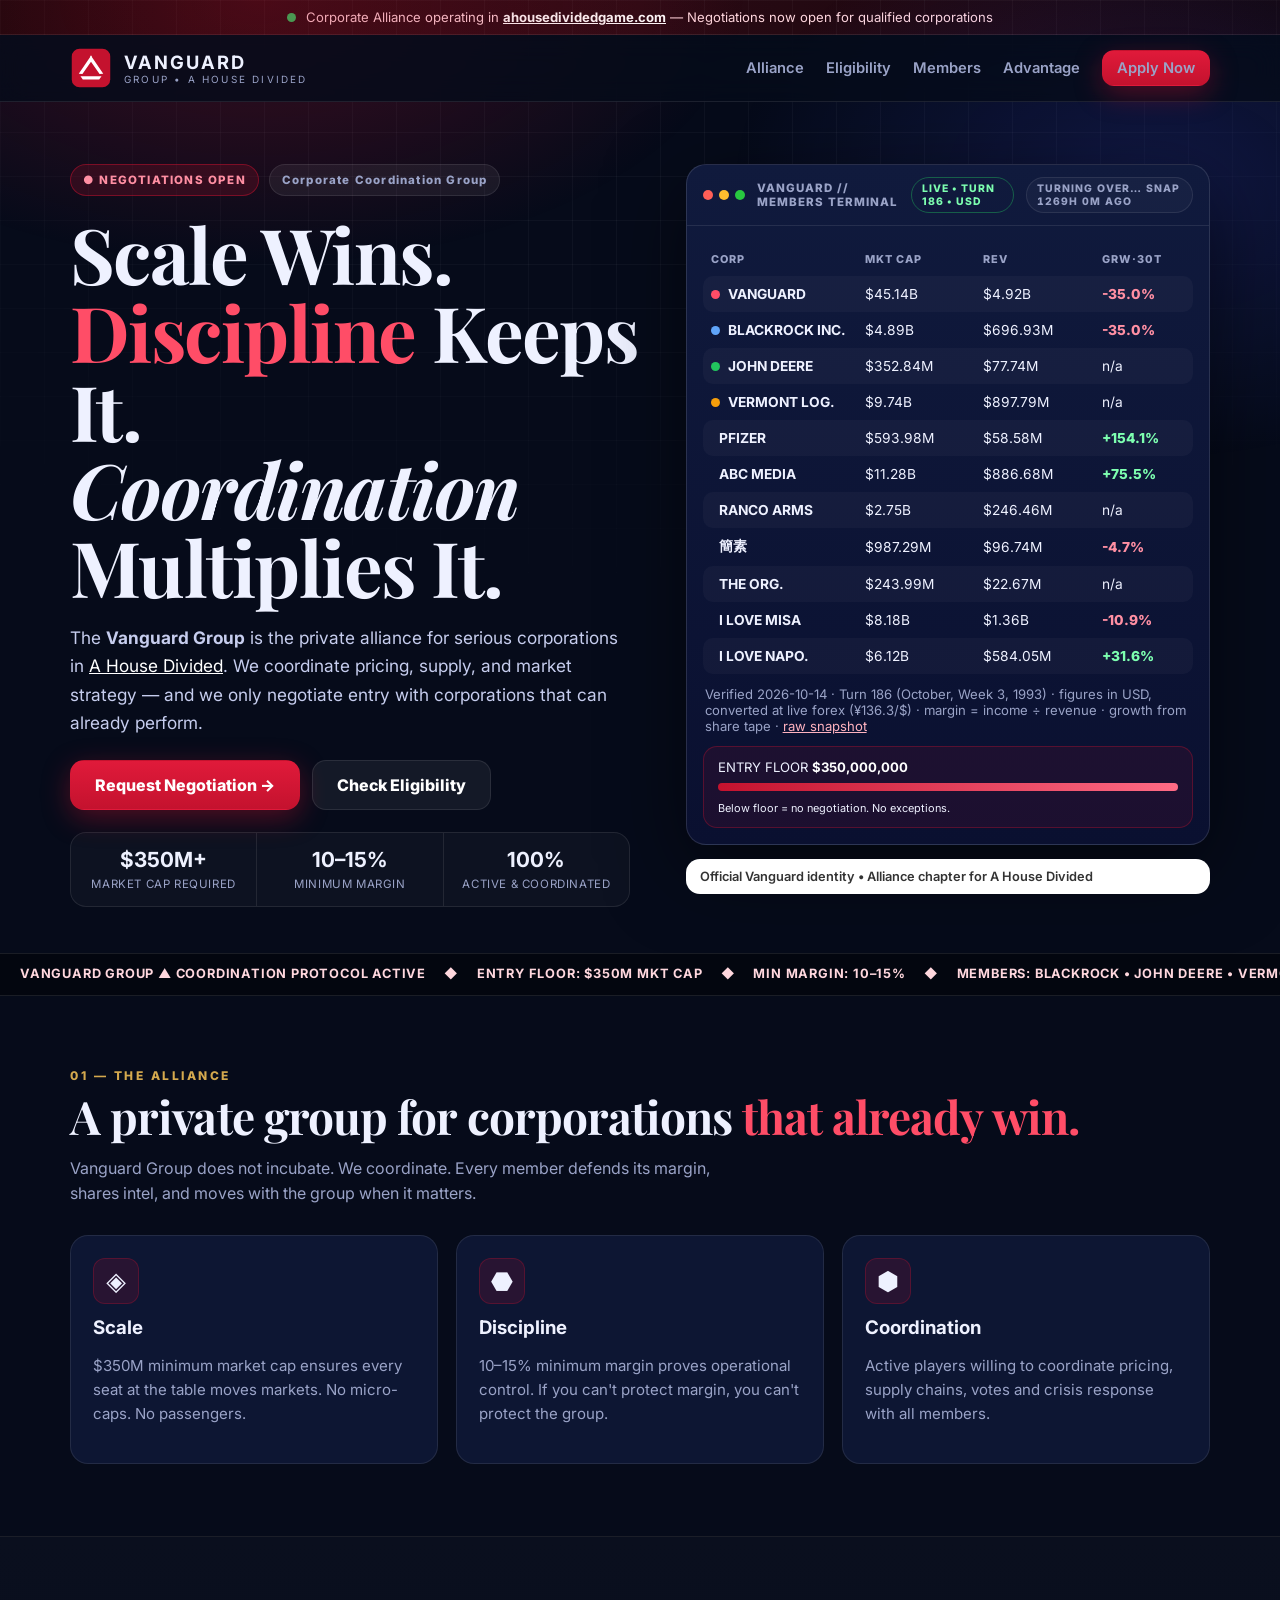
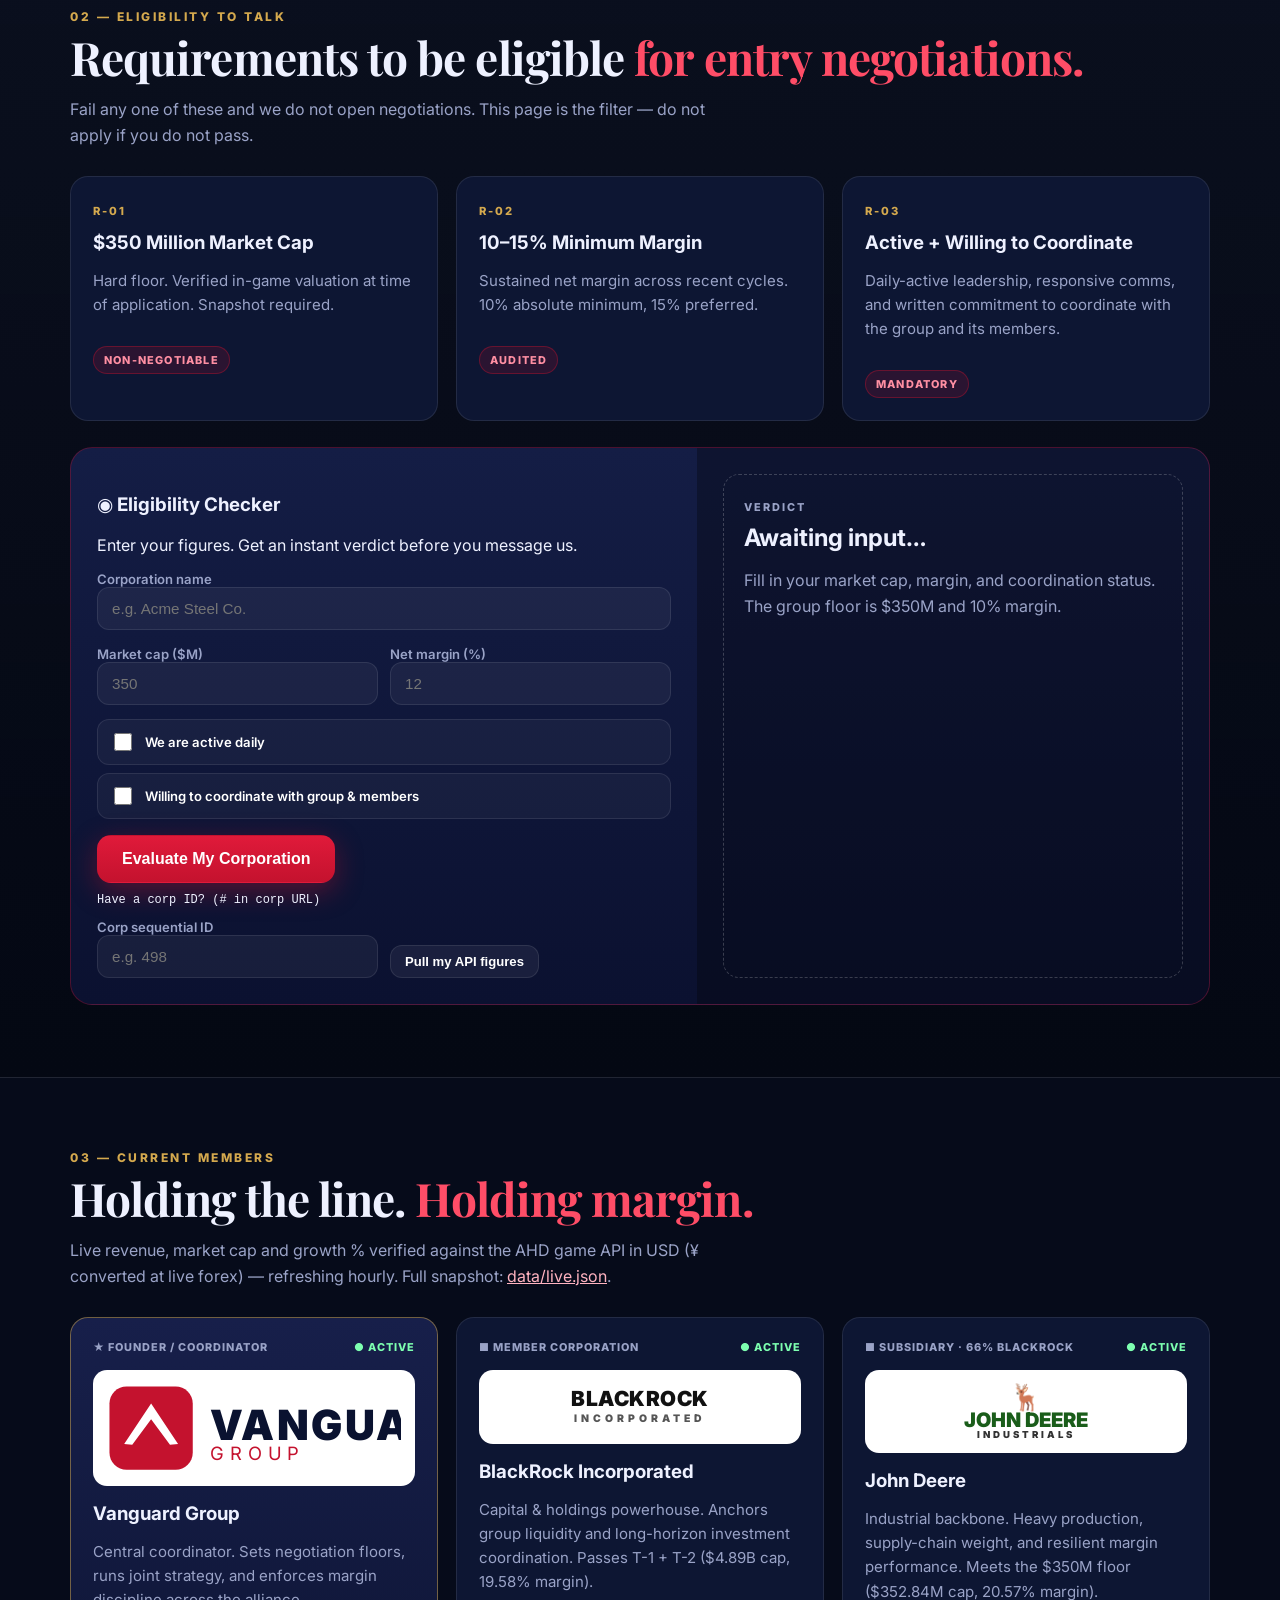
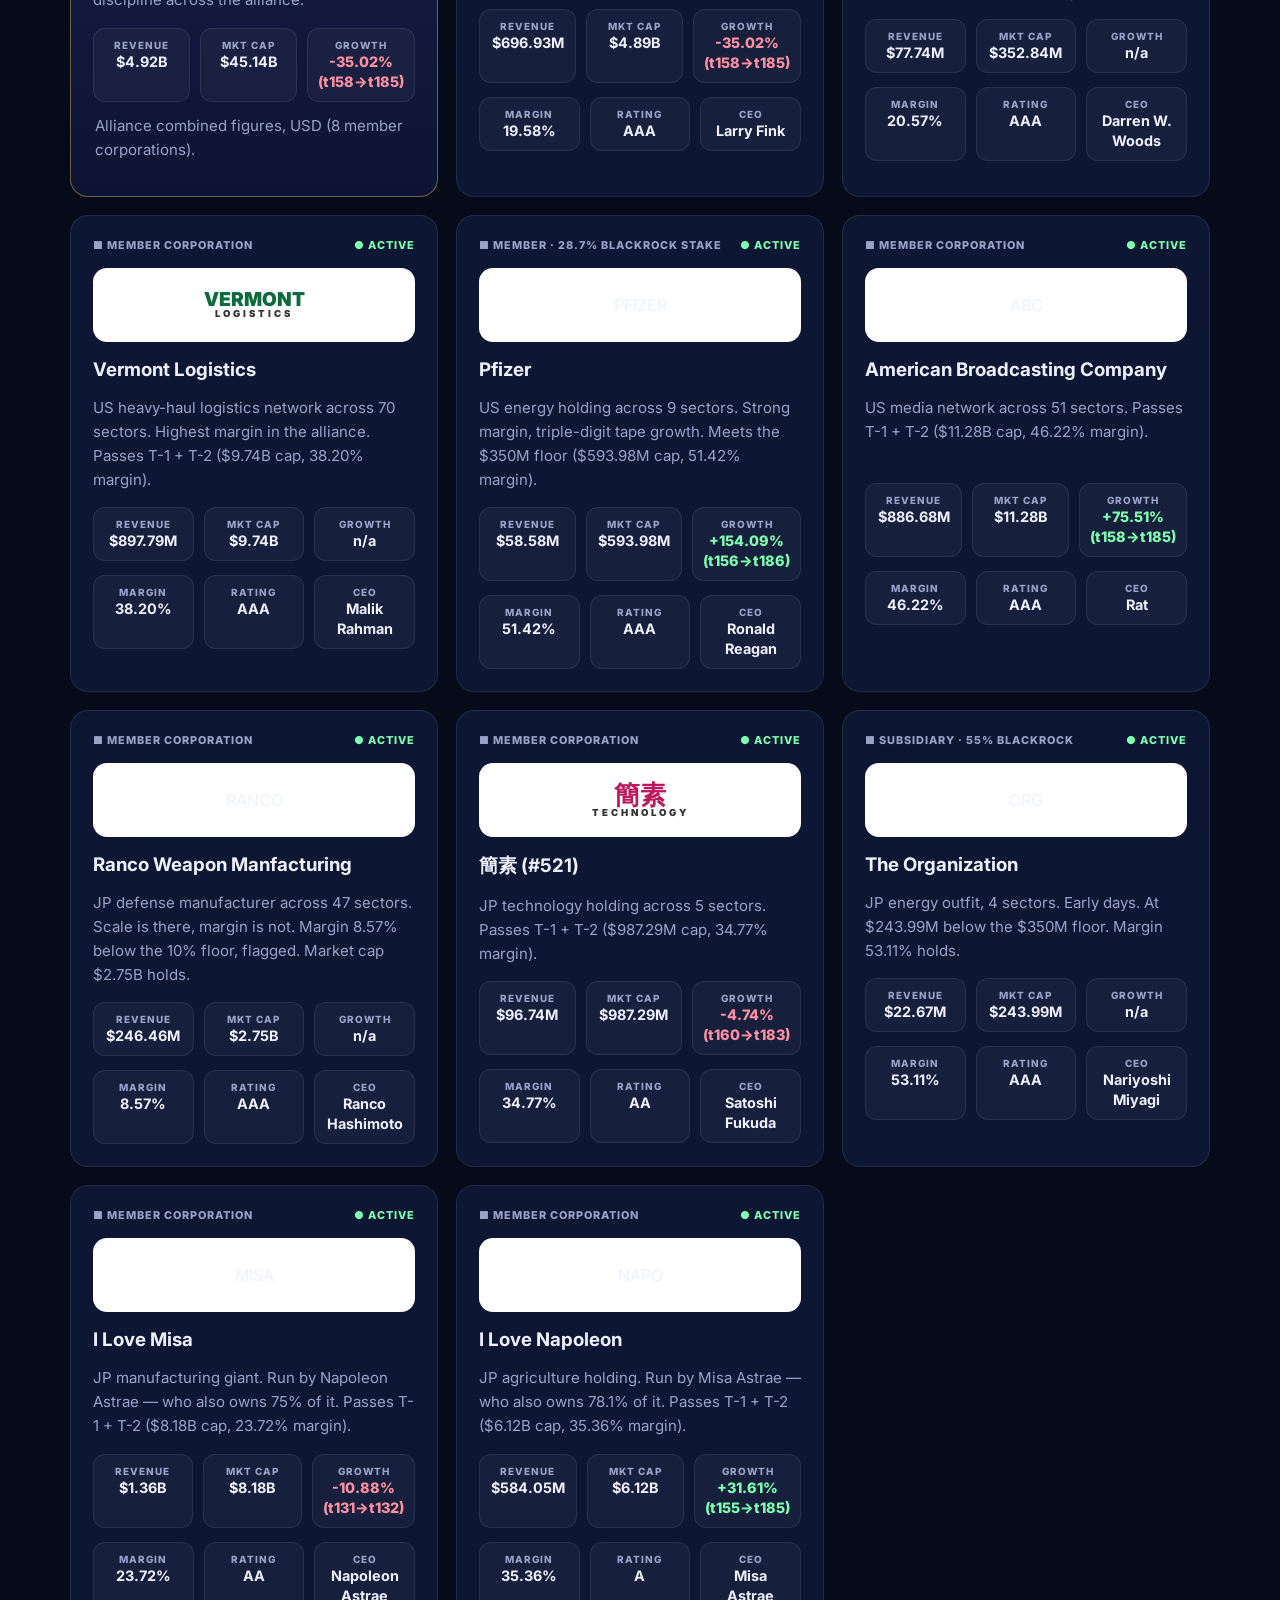
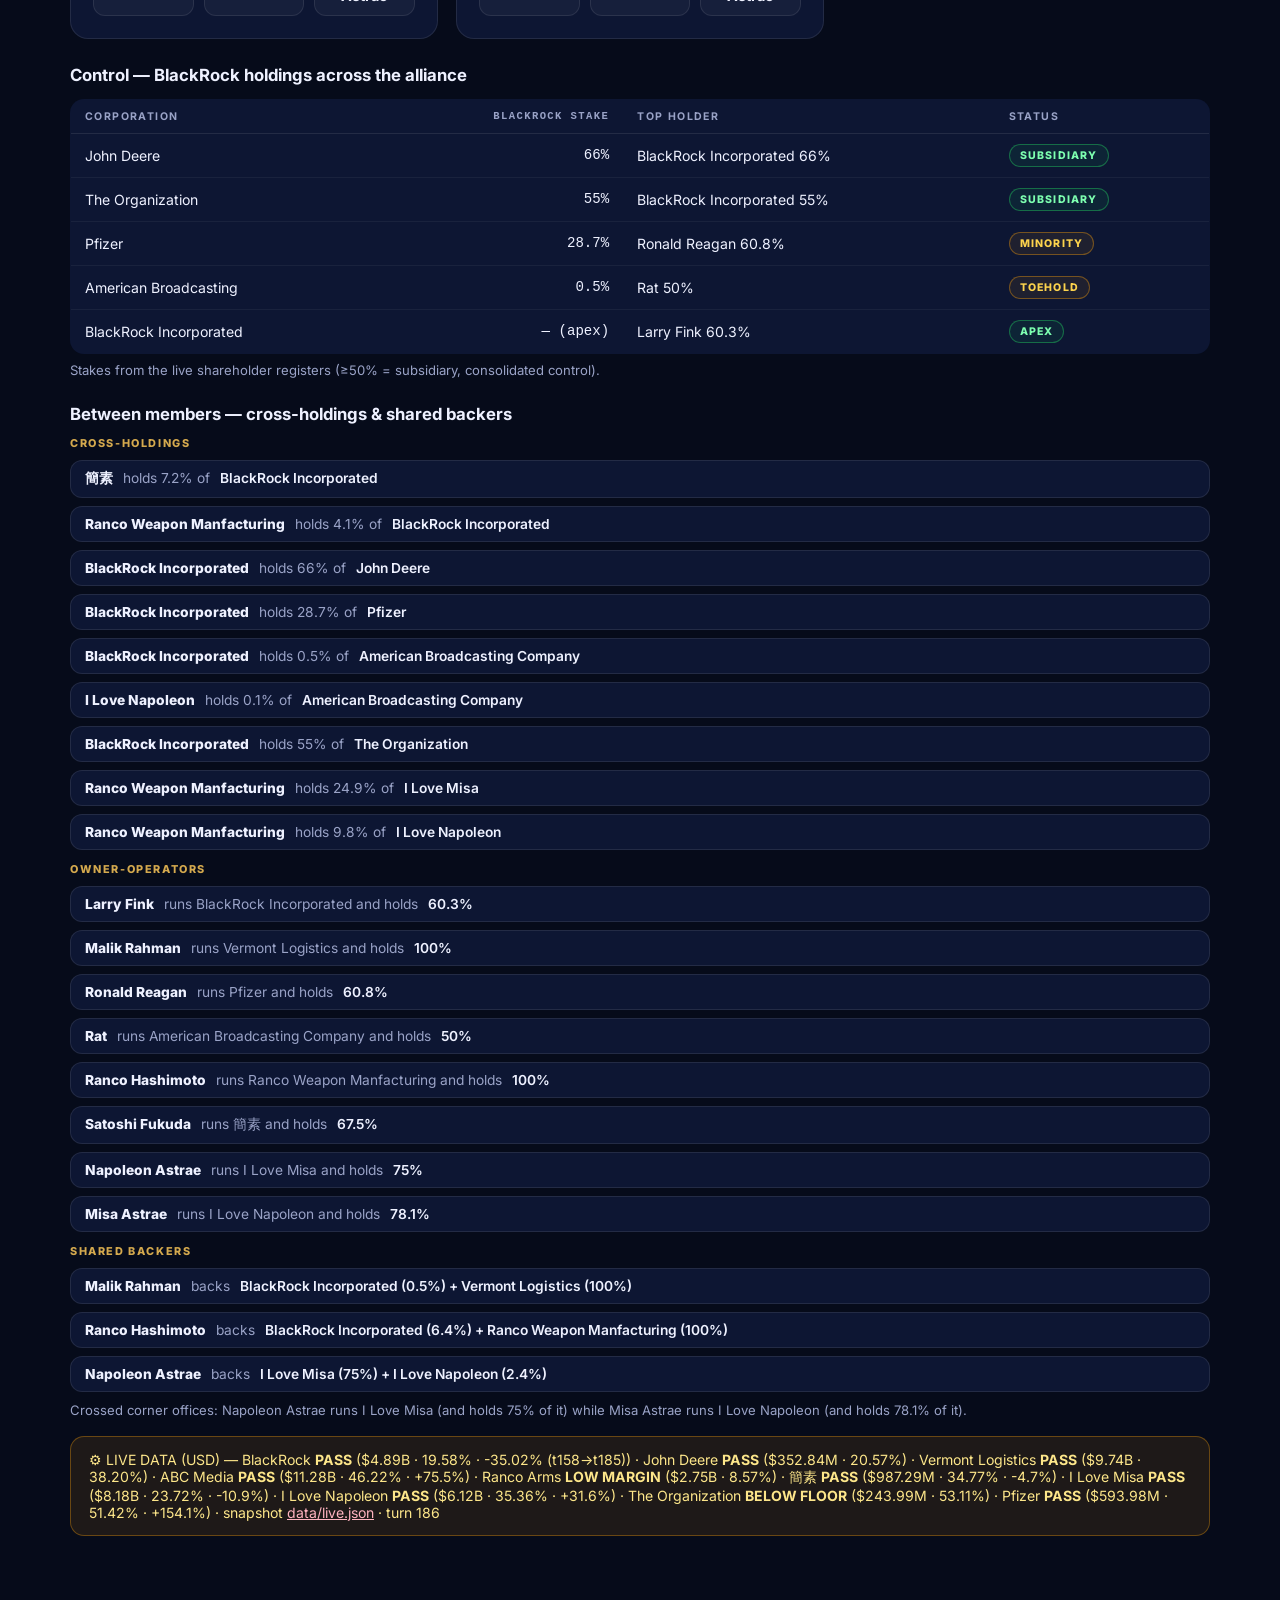
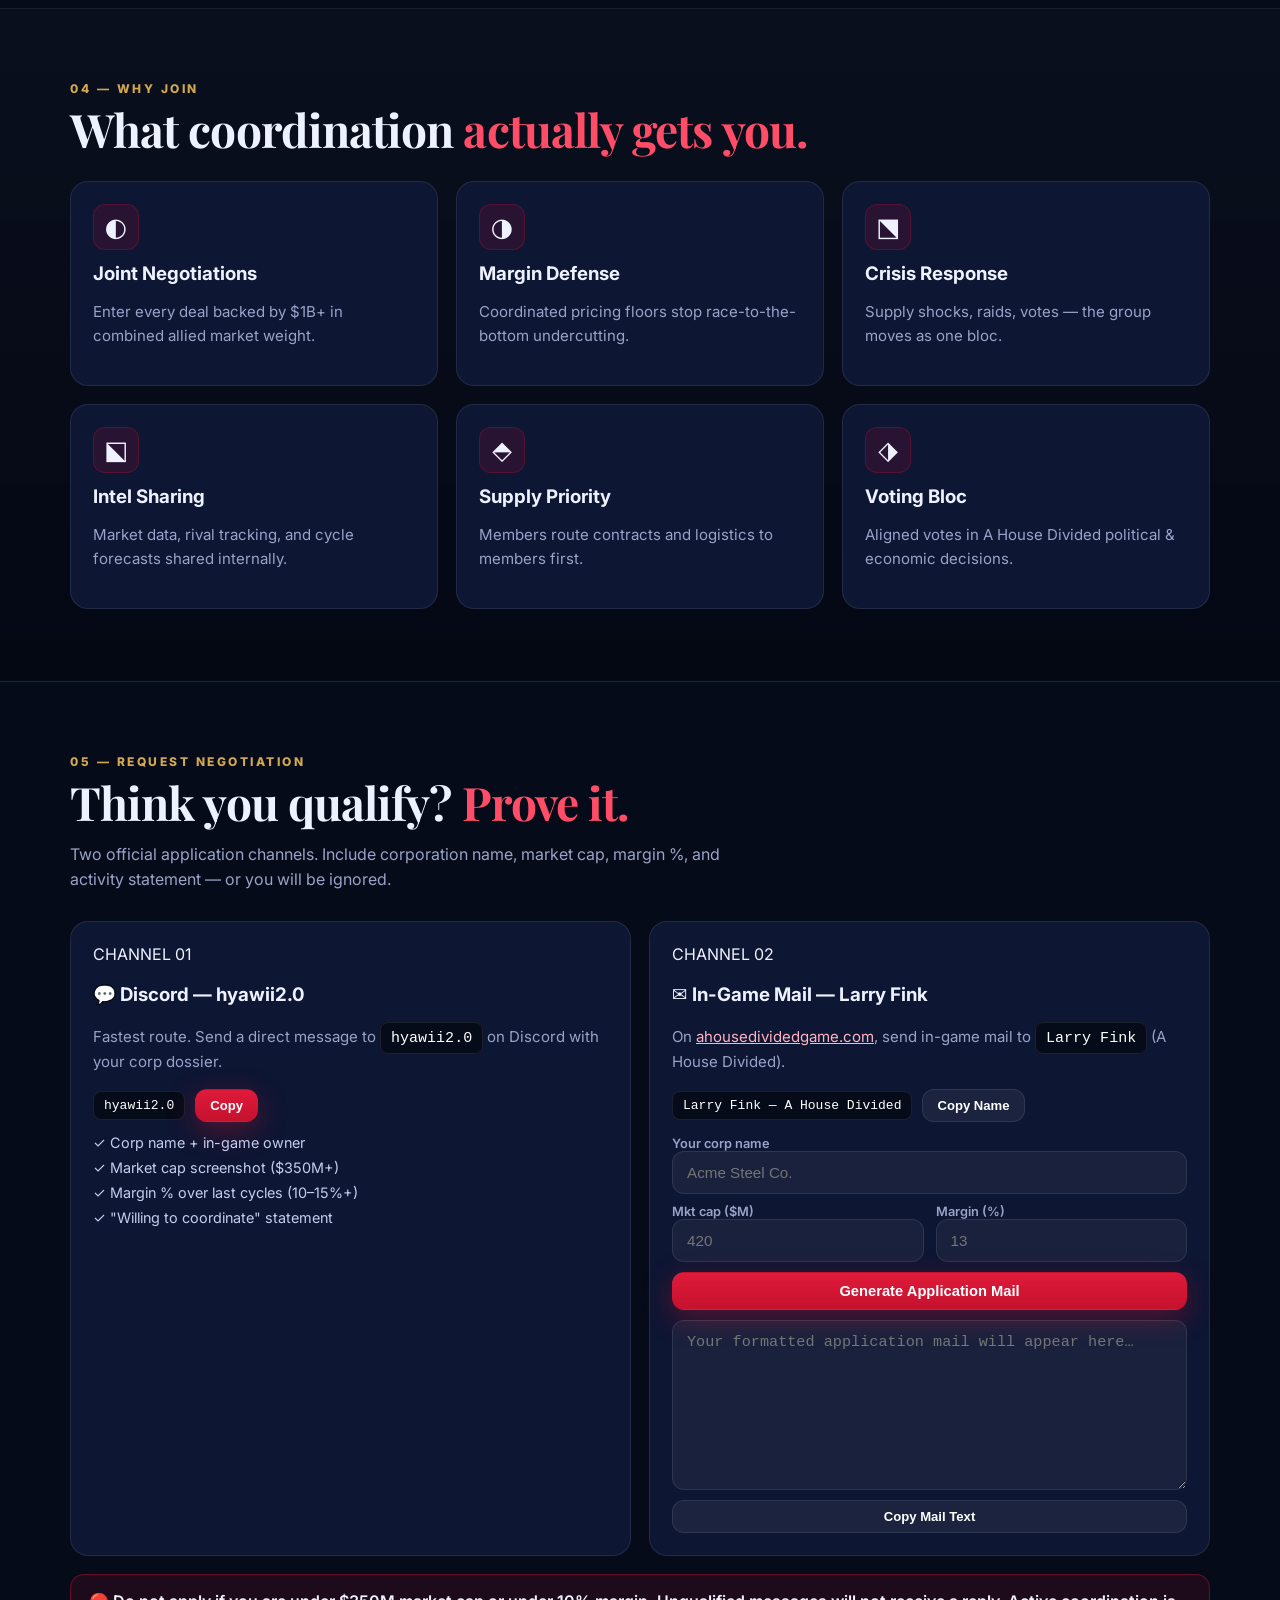
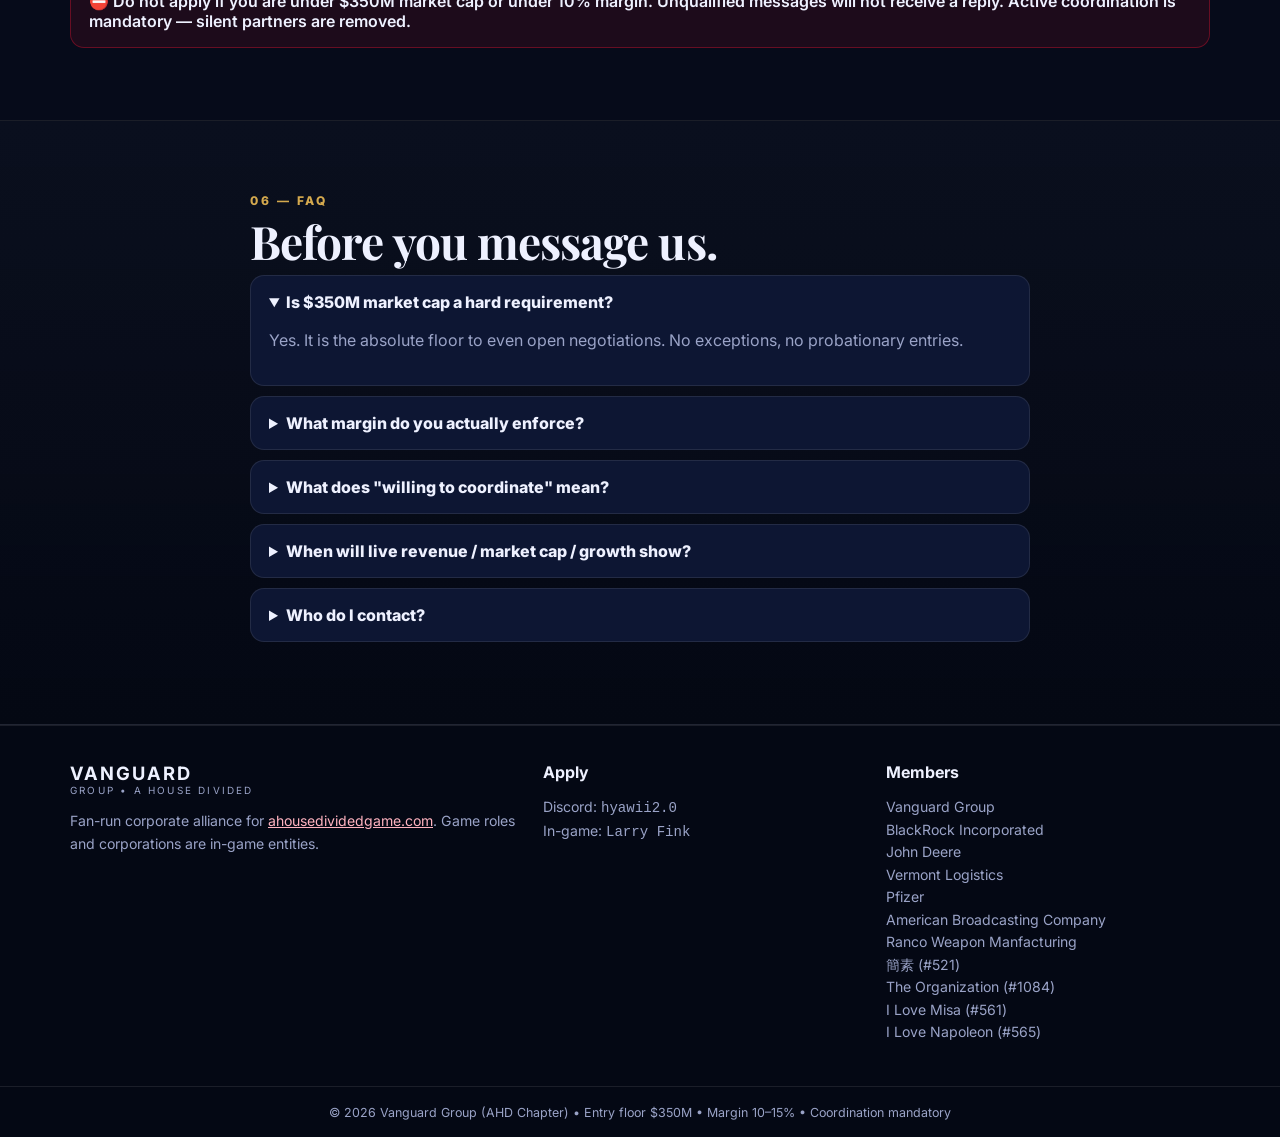
==== index.html @ 5487d3bc "feat: I Love Misa + I Love Napoleon, member ties section, fix esc crash, live auto-refresh" ====
<!DOCTYPE html>
<html lang="en">
<head>
<meta charset="UTF-8" />
<meta name="viewport" content="width=device-width, initial-scale=1.0" />
<title>Vanguard Group — Corporate Alliance | A House Divided</title>
<meta name="description" content="Vanguard Group is the premier corporate coordination alliance in A House Divided. $350M+ market cap. 10-15% margin. Active coordination. Members: BlackRock Incorporated, John Deere." />
<link rel="icon" href="assets/favicon.svg" type="image/svg+xml" />
<link rel="preconnect" href="https://fonts.googleapis.com">
<link rel="preconnect" href="https://fonts.gstatic.com" crossorigin>
<link href="https://fonts.googleapis.com/css2?family=Inter:wght@400;500;600;700;800;900&family=Playfair+Display:wght@700;800;900&display=swap" rel="stylesheet">
<link rel="stylesheet" href="styles.css?v=11" />
</head>
<body>
<div class="bg-grid"></div>
<div class="bg-glow"></div>

<!-- TOP BAR -->
<div class="topbar">
  <span class="pulse-dot"></span>
  <span>Corporate Alliance operating in <a href="https://ahousedividedgame.com" target="_blank" rel="noopener">ahousedividedgame.com</a> — Negotiations now open for qualified corporations</span>
</div>

<!-- NAV -->
<header class="nav" id="nav">
  <div class="nav-inner">
    <a href="#top" class="brand">
      <span class="brand-mark">
        <!-- Official-style Vanguard ship mark -->
        <svg viewBox="0 0 48 48" fill="none" aria-hidden="true">
          <rect x="2" y="2" width="44" height="44" rx="9" fill="#C4122E"/>
          <path d="M10 30.5 24 10l14 20.5-4.2.4L24 16.8l-9.8 14.1-4.2-.4Z" fill="white"/>
          <path d="M12 33.5h24l-2.6 3.5H14.6L12 33.5Z" fill="white"/>
          <path d="M24 10v6.5" stroke="white" stroke-width="1.4"/>
        </svg>
      </span>
      <span class="brand-text">
        <strong>VANGUARD</strong>
        <small>GROUP • A HOUSE DIVIDED</small>
      </span>
    </a>
    <nav class="nav-links">
      <a href="#alliance">Alliance</a>
      <a href="#eligibility">Eligibility</a>
      <a href="#members">Members</a>
      <a href="#advantage">Advantage</a>
      <a href="#apply" class="btn btn-sm btn-red">Apply Now</a>
    </nav>
    <button class="nav-toggle" id="navToggle" aria-label="Menu">☰</button>
  </div>
  <div class="mobile-menu" id="mobileMenu">
    <a href="#alliance">Alliance</a>
    <a href="#eligibility">Eligibility</a>
    <a href="#members">Members</a>
    <a href="#advantage">Advantage</a>
    <a href="#apply">Apply Now</a>
  </div>
</header>

<main id="top">
<!-- HERO -->
<section class="hero">
  <div class="hero-inner">
    <div class="hero-left">
      <div class="badge-row">
        <span class="badge badge-red">● NEGOTIATIONS OPEN</span>
        <span class="badge badge-ghost">Corporate Coordination Group</span>
      </div>
      <h1>Scale Wins.<br><span class="red">Discipline</span> Keeps It.<br><em>Coordination</em> Multiplies It.</h1>
      <p class="lede">The <strong>Vanguard Group</strong> is the private alliance for serious corporations in <a href="https://ahousedividedgame.com" target="_blank" rel="noopener">A House Divided</a>. We coordinate pricing, supply, and market strategy — and we only negotiate entry with corporations that can already perform.</p>
      <div class="hero-cta">
        <a href="#apply" class="btn btn-red btn-lg">Request Negotiation →</a>
        <a href="#eligibility" class="btn btn-ghost btn-lg">Check Eligibility</a>
      </div>
      <div class="hero-reqs">
        <div><strong>$350M+</strong><span>Market Cap Required</span></div>
        <div><strong>10–15%</strong><span>Minimum Margin</span></div>
        <div><strong>100%</strong><span>Active & Coordinated</span></div>
      </div>
    </div>
    <div class="hero-right">
      <div class="terminal-card">
        <div class="terminal-head">
          <span class="dots"><i></i><i></i><i></i></span>
          <span>VANGUARD // MEMBERS TERMINAL</span>
          <span class="live" id="liveStamp">LIVE • TURN 186 • USD</span>
          <span class="live live-dim" id="turnTimer">SYNC…</span>
        </div>
        <div class="terminal-body">
          <div class="t-row t-head"><span>CORP</span><span>MKT CAP</span><span>REV</span><span>GRW·30T</span></div>
          <div class="t-row"><span class="t-name"><b class="v-dot"></b> VANGUARD</span><span data-live="alliance:marketCap" title="Alliance combined, USD">$45.14B</span><span data-live="alliance:revenue" title="Alliance combined, USD">$4.92B</span><span class="down" data-live="alliance:growth" title="BlackRock tape t158→t185">-35.0%</span></div>
          <div class="t-row"><span class="t-name"><b class="b-dot"></b> BLACKROCK INC.</span><span data-live="blackrock:marketCap" title="¥666,274,509,701 ≈ $4.89B">$4.89B</span><span data-live="blackrock:revenue" title="₳735,486,159 per game day ≈ $696.93M">$696.93M</span><span class="down" data-live="blackrock:growth" title="Tape t158→t185">-35.0%</span></div>
          <div class="t-row"><span class="t-name"><b class="j-dot"></b> JOHN DEERE</span><span data-live="deere:marketCap" title="$352,844,732">$352.84M</span><span data-live="deere:revenue" title="₳82,038,890 per game day ≈ $77.74M">$77.74M</span><span data-live="deere:growth" title="Newly listed — insufficient tape">n/a</span></div>
          <div class="t-row"><span class="t-name"><b class="vl-dot"></b> VERMONT LOG.</span><span data-live="vermont:marketCap" title="$9,736,327,637">$9.74B</span><span data-live="vermont:revenue" title="₳947,456,763 per game day ≈ $897.79M">$897.79M</span><span data-live="vermont:growth" title="Newly listed — insufficient tape">n/a</span></div>
          <div class="t-row"><span class="t-name"><b class="pf-dot"></b> PFIZER</span><span data-live="pfizer:marketCap" title="$593,977,733">$593.98M</span><span data-live="pfizer:revenue" title="₳61,820,920 per game day ≈ $58.58M">$58.58M</span><span class="up" data-live="pfizer:growth" title="Tape t156→t186">+154.1%</span></div>
          <div class="t-row"><span class="t-name"><b class="abc-dot"></b> ABC MEDIA</span><span data-live="abc:marketCap" title="$11,275,400,874">$11.28B</span><span data-live="abc:revenue" title="₳935,733,449 per game day ≈ $886.68M">$886.68M</span><span class="up" data-live="abc:growth" title="Tape t158→t185">+75.5%</span></div>
          <div class="t-row"><span class="t-name"><b class="ra-dot"></b> RANCO ARMS</span><span data-live="ranco:marketCap" title="¥375,443,575,097 ≈ $2.75B">$2.75B</span><span data-live="ranco:revenue" title="₳260,089,945 per game day ≈ $246.46M">$246.46M</span><span data-live="ranco:growth" title="No share tape yet">n/a</span></div>
          <div class="t-row"><span class="t-name"><b class="ka-dot"></b> 簡素</span><span data-live="kanso:marketCap" title="¥134,568,057,066 ≈ $987.29M">$987.29M</span><span data-live="kanso:revenue" title="₳102,093,157 per game day ≈ $96.74M">$96.74M</span><span class="down" data-live="kanso:growth" title="Tape t160→t183">-4.7%</span></div>
          <div class="t-row"><span class="t-name"><b class="to-dot"></b> THE ORG.</span><span data-live="org:marketCap" title="¥33,255,692,677 ≈ $243.99M">$243.99M</span><span data-live="org:revenue" title="₳23,925,163 per game day ≈ $22.67M">$22.67M</span><span data-live="org:growth" title="No share tape yet">n/a</span></div>
          <div class="t-row"><span class="t-name"><b class="misa-dot"></b> I LOVE MISA</span><span data-live="misa:marketCap" title="¥1,115,075,294,386 ≈ $8.18B">$8.18B</span><span data-live="misa:revenue" title="₳1,432,056,757 per game day ≈ $1.36B">$1.36B</span><span class="down" data-live="misa:growth" title="Tape t131→t132">-10.9%</span></div>
          <div class="t-row"><span class="t-name"><b class="napo-dot"></b> I LOVE NAPO.</span><span data-live="napoleon:marketCap" title="¥834,510,324,937 ≈ $6.12B">$6.12B</span><span data-live="napoleon:revenue" title="₳616,362,667 per game day ≈ $584.05M">$584.05M</span><span class="up" data-live="napoleon:growth" title="Tape t155→t185">+31.6%</span></div>
          <div class="t-note" id="snapNote">Verified 2026-10-13 · Turn 186 (October, Week 3, 1993) · figures in USD (¥136.3/$, revenue gross per game day) · margin = income ÷ revenue · growth = trailing 30-turn tape · <a href="data/live.json">raw snapshot</a></div>
          <div class="t-req">
            <div>ENTRY FLOOR <strong>$350,000,000</strong></div>
            <div class="bar"><div class="bar-fill" style="width:100%"></div></div>
            <small>Below floor = no negotiation. No exceptions.</small>
          </div>
        </div>
      </div>
      <div class="official-strip">
        <img src="https://upload.wikimedia.org/wikipedia/commons/thumb/9/9a/Vanguard_The Vanguard Group Logo.svg/512px-Vanguard_The Vanguard Group Logo.svg.png" alt="Vanguard official logo" onerror="this.style.display='none'" />
        <span>Official Vanguard identity • Alliance chapter for A House Divided</span>
      </div>
    </div>
  </div>
  <!-- TICKER -->
  <div class="ticker-wrap">
    <div class="ticker" id="ticker">
      <span>VANGUARD GROUP ▲ COORDINATION PROTOCOL ACTIVE</span><span>◆</span>
      <span>ENTRY FLOOR: $350M MKT CAP</span><span>◆</span>
      <span>MIN MARGIN: 10–15%</span><span>◆</span>
      <span>MEMBERS: BLACKROCK • JOHN DEERE • VERMONT LOGISTICS • PFIZER • ABC MEDIA • RANCO ARMS • 簡素 • THE ORGANIZATION • I LOVE MISA • I LOVE NAPOLEON</span><span>◆</span>
      <span>LIVE STATS: <em class="wip-inline" id="tickerLive">VERIFIED 2026-10-13</em></span><span>◆</span>
      <span>APPLY: DISCORD hyawii2.0 / IN-GAME: LARRY FINK</span><span>◆</span>
    </div>
  </div>
</section>

<!-- ALLIANCE -->
<section class="section" id="alliance">
  <div class="container">
    <p class="kicker">01 — THE ALLIANCE</p>
    <h2>A private group for corporations <span class="red">that already win.</span></h2>
    <p class="sub">Vanguard Group does not incubate. We coordinate. Every member defends its margin, shares intel, and moves with the group when it matters.</p>
    <div class="grid-3">
      <div class="card reveal">
        <div class="icon">◈</div>
        <h3>Scale</h3>
        <p>$350M minimum market cap ensures every seat at the table moves markets. No micro-caps. No passengers.</p>
      </div>
      <div class="card reveal">
        <div class="icon">⬣</div>
        <h3>Discipline</h3>
        <p>10–15% minimum margin proves operational control. If you can't protect margin, you can't protect the group.</p>
      </div>
      <div class="card reveal">
        <div class="icon">⬢</div>
        <h3>Coordination</h3>
        <p>Active players willing to coordinate pricing, supply chains, votes and crisis response with all members.</p>
      </div>
    </div>
  </div>
</section>

<!-- ELIGIBILITY -->
<section class="section section-dark" id="eligibility">
  <div class="container">
    <p class="kicker">02 — ELIGIBILITY TO TALK</p>
    <h2>Requirements to be eligible <span class="red">for entry negotiations.</span></h2>
    <p class="sub">Fail any one of these and we do not open negotiations. This page is the filter — do not apply if you do not pass.</p>
    <div class="grid-3 req-cards">
      <div class="req reveal">
        <span class="req-num">R-01</span>
        <h3>$350 Million Market Cap</h3>
        <p>Hard floor. Verified in-game valuation at time of application. Snapshot required.</p>
        <div class="req-tag">NON-NEGOTIABLE</div>
      </div>
      <div class="req reveal">
        <span class="req-num">R-02</span>
        <h3>10–15% Minimum Margin</h3>
        <p>Sustained net margin across recent cycles. 10% absolute minimum, 15% preferred.</p>
        <div class="req-tag">AUDITED</div>
      </div>
      <div class="req reveal">
        <span class="req-num">R-03</span>
        <h3>Active + Willing to Coordinate</h3>
        <p>Daily-active leadership, responsive comms, and written commitment to coordinate with the group and its members.</p>
        <div class="req-tag">MANDATORY</div>
      </div>
    </div>

    <div class="checker reveal" id="checker">
      <div class="checker-left">
        <h3>◉ Eligibility Checker</h3>
        <p>Enter your figures. Get an instant verdict before you message us.</p>
        <label>Corporation name<input id="cName" placeholder="e.g. Acme Steel Co." /></label>
        <div class="two">
          <label>Market cap ($M)<input id="cCap" type="number" placeholder="350" min="0" /></label>
          <label>Net margin (%)<input id="cMargin" type="number" placeholder="12" min="0" max="100" step="0.1" /></label>
        </div>
        <div class="checks">
          <label class="chk"><input type="checkbox" id="cActive" /> <span>We are active daily</span></label>
          <label class="chk"><input type="checkbox" id="cCoord" /> <span>Willing to coordinate with group & members</span></label>
        </div>
        <button class="btn btn-red btn-lg" id="checkBtn">Evaluate My Corporation</button>
        <div class="code-row" style="margin-top:10px"><code style="font-size:.75rem">Have a corp ID? (# in corp URL)</code></div>
        <div class="two">
          <label style="margin:0">Corp sequential ID<input id="cId" type="number" placeholder="e.g. 498" min="0" /></label>
          <div style="display:flex;align-items:flex-end"><button class="btn btn-ghost btn-sm" id="lookupBtn" type="button">Pull my API figures</button></div>
        </div>
      </div>
      <div class="checker-right">
        <div class="verdict" id="verdict">
          <span class="v-label">VERDICT</span>
          <strong id="verdictTitle">Awaiting input…</strong>
          <p id="verdictBody">Fill in your market cap, margin, and coordination status. The group floor is $350M and 10% margin.</p>
          <a href="#apply" class="btn btn-ghost" id="verdictCta" style="display:none">Proceed to Apply →</a>
        </div>
      </div>
    </div>
  </div>
</section>

<!-- MEMBERS -->
<section class="section" id="members">
  <div class="container">
    <p class="kicker">03 — CURRENT MEMBERS</p>
    <h2>Holding the line. <span class="red">Holding margin.</span></h2>
    <p class="sub" id="membersSub">Live revenue, market cap and growth % verified against the AHD game API in USD (¥ converted at live forex) — refreshing hourly. Full snapshot: <a href="data/live.json">data/live.json</a>.</p>
    <div class="grid-3 members">
      <article class="member featured reveal">
        <div class="m-top"><span class="m-role">★ FOUNDER / COORDINATOR</span><span class="live-dot">● ACTIVE</span></div>
        <div class="m-logo vanguard-logo">
          <svg viewBox="0 0 120 36" aria-label="Vanguard logo"><rect x="1" y="1" width="34" height="34" rx="7" fill="#C4122E"/><path d="M7 24.5 18 8l11 16.5-3.3.3L18 14.4l-7.7 10.4-3.3-.3Z" fill="#fff"/><text x="42" y="23" font-family="Inter,Arial" font-weight="900" font-size="17" fill="#0A1230" letter-spacing="1">VANGUARD</text><text x="42" y="31" font-family="Inter,Arial" font-size="7.5" fill="#C4122E" letter-spacing="2.4">GROUP</text></svg>
        </div>
        <h3>Vanguard Group</h3>
        <p class="m-desc">Central coordinator. Sets negotiation floors, runs joint strategy, and enforces margin discipline across the alliance.</p>
        <div class="m-stats">
          <div><small>REVENUE</small><strong data-live="alliance:revenue" title="Alliance combined, USD">$4.92B</strong></div>
          <div><small>MKT CAP</small><strong data-live="alliance:marketCap" title="Alliance combined, USD">$45.14B</strong></div>
          <div><small>GROWTH</small><strong data-live="alliance:growth" data-growth="long" title="BlackRock tape t158→t185">-35.02% (t158→t185)</strong></div>
        </div>
        <p class="t-note">Alliance combined figures, USD (8 member corporations).</p>
      </article>
      <article class="member reveal">
        <div class="m-top"><span class="m-role">■ MEMBER CORPORATION</span><span class="live-dot">● ACTIVE</span></div>
        <div class="m-logo blackrock">BLACKROCK<span>INCORPORATED</span></div>
        <h3>BlackRock Incorporated</h3>
        <p class="m-desc">Capital & holdings powerhouse. Anchors group liquidity and long-horizon investment coordination. <span id="blackrockNote">Passes T-1 + T-2 ($4.89B cap, 19.58% margin).</span></p>
        <div class="m-stats">
          <div><small>REVENUE</small><strong data-live="blackrock:revenue" title="₳735,486,159 per game day ≈ $696.93M">$696.93M</strong></div>
          <div><small>MKT CAP</small><strong data-live="blackrock:marketCap" title="¥666,274,509,701 ≈ $4.89B">$4.89B</strong></div>
          <div><small>GROWTH</small><strong data-live="blackrock:growth" data-growth="long" title="Tape t158→t185">-35.02% (t158→t185)</strong></div>
        </div>
        <div class="m-stats">
          <div><small>MARGIN</small><strong data-live="blackrock:margin">19.58%</strong></div>
          <div><small>RATING</small><strong data-live="blackrock:rating">AAA</strong></div>
          <div><small>CEO</small><strong>Larry Fink</strong></div>
        </div>
      </article>
      <article class="member reveal">
        <div class="m-top"><span class="m-role">■ SUBSIDIARY · 66% BLACKROCK</span><span class="live-dot">● ACTIVE</span></div>
        <div class="m-logo deere"><span class="deere-mark">🦌</span> JOHN DEERE<span>INDUSTRIALS</span></div>
        <h3>John Deere</h3>
        <p class="m-desc">Industrial backbone. Heavy production, supply-chain weight, and resilient margin performance. <span id="deereNote">Meets the $350M floor ($352.84M cap, 20.57% margin) — freshly crossed.</span></p>
        <div class="m-stats">
          <div><small>REVENUE</small><strong data-live="deere:revenue" title="₳82,038,890 per game day ≈ $77.74M">$77.74M</strong></div>
          <div><small>MKT CAP</small><strong data-live="deere:marketCap" title="$352,844,732">$352.84M</strong></div>
          <div><small>GROWTH</small><strong data-live="deere:growth" title="Newly listed — insufficient tape">n/a</strong></div>
        </div>
        <div class="m-stats">
          <div><small>MARGIN</small><strong data-live="deere:margin">20.57%</strong></div>
          <div><small>RATING</small><strong data-live="deere:rating">AAA</strong></div>
          <div><small>CEO</small><strong>Darren W. Woods</strong></div>
        </div>
      </article>
      <article class="member reveal">
        <div class="m-top"><span class="m-role">■ MEMBER CORPORATION</span><span class="live-dot">● ACTIVE</span></div>
        <div class="m-logo vermont">VERMONT<span>LOGISTICS</span></div>
        <h3>Vermont Logistics</h3>
        <p class="m-desc">US heavy-haul logistics network across 70 sectors. Highest margin in the alliance. <span id="vermontNote">Passes T-1 + T-2 ($9.74B cap, 38.20% margin).</span></p>
        <div class="m-stats">
          <div><small>REVENUE</small><strong data-live="vermont:revenue" title="₳947,456,763 per game day ≈ $897.79M">$897.79M</strong></div>
          <div><small>MKT CAP</small><strong data-live="vermont:marketCap" title="$9,736,327,637">$9.74B</strong></div>
          <div><small>GROWTH</small><strong data-live="vermont:growth" title="Newly listed — insufficient tape">n/a</strong></div>
        </div>
        <div class="m-stats">
          <div><small>MARGIN</small><strong data-live="vermont:margin">38.20%</strong></div>
          <div><small>RATING</small><strong data-live="vermont:rating">AAA</strong></div>
          <div><small>CEO</small><strong>Malik Rahman</strong></div>
        </div>
      </article>
      <article class="member reveal">
        <div class="m-top"><span class="m-role">■ MEMBER · 28.7% BLACKROCK STAKE</span><span class="live-dot">● ACTIVE</span></div>
        <div class="m-logo"><img src="https://cdn.ahousedividedgame.com/corporation-logos/6ac3d92fc6e9f850d9777824-1791899727311.webp" alt="Pfizer logo" loading="lazy" onerror="this.outerHTML='PFIZER'" /></div>
        <h3>Pfizer</h3>
        <p class="m-desc">US energy holding across 9 sectors. Strong margin, triple-digit tape growth. <span id="pfizerNote">Meets the $350M floor ($593.98M cap, 51.42% margin).</span></p>
        <div class="m-stats">
          <div><small>REVENUE</small><strong data-live="pfizer:revenue" title="₳61,820,920 per game day ≈ $58.58M">$58.58M</strong></div>
          <div><small>MKT CAP</small><strong data-live="pfizer:marketCap" title="$593,977,733">$593.98M</strong></div>
          <div><small>GROWTH</small><strong data-live="pfizer:growth" data-growth="long" title="Tape t156→t186">+154.09% (t156→t186)</strong></div>
        </div>
        <div class="m-stats">
          <div><small>MARGIN</small><strong data-live="pfizer:margin">51.42%</strong></div>
          <div><small>RATING</small><strong data-live="pfizer:rating">AAA</strong></div>
          <div><small>CEO</small><strong>Ronald Reagan</strong></div>
        </div>
      </article>
      <article class="member reveal">
        <div class="m-top"><span class="m-role">■ MEMBER CORPORATION</span><span class="live-dot">● ACTIVE</span></div>
        <div class="m-logo"><img src="https://cdn.ahousedividedgame.com/corporation-logos/6ac763824f4573325e5f8069-1791634076204.webp" alt="American Broadcasting Company logo" loading="lazy" onerror="this.outerHTML='ABC'" /></div>
        <h3>American Broadcasting Company</h3>
        <p class="m-desc">US media network across 51 sectors. <span id="abcNote">Passes T-1 + T-2 ($11.28B cap, 46.22% margin).</span></p>
        <div class="m-stats">
          <div><small>REVENUE</small><strong data-live="abc:revenue" title="₳935,733,449 per game day ≈ $886.68M">$886.68M</strong></div>
          <div><small>MKT CAP</small><strong data-live="abc:marketCap" title="$11,275,400,874">$11.28B</strong></div>
          <div><small>GROWTH</small><strong data-live="abc:growth" data-growth="long" title="Tape t158→t185">+75.51% (t158→t185)</strong></div>
        </div>
        <div class="m-stats">
          <div><small>MARGIN</small><strong data-live="abc:margin">46.22%</strong></div>
          <div><small>RATING</small><strong data-live="abc:rating">AAA</strong></div>
          <div><small>CEO</small><strong>Rat</strong></div>
        </div>
      </article>
      <article class="member reveal">
        <div class="m-top"><span class="m-role">■ MEMBER CORPORATION</span><span class="live-dot">● ACTIVE</span></div>
        <div class="m-logo"><img src="https://cdn.ahousedividedgame.com/corporation-logos/6ac9e73e96249b1f17b71dca-1791643534845.webp" alt="Ranco Weapon Manfacturing logo" loading="lazy" onerror="this.outerHTML='RANCO'" /></div>
        <h3>Ranco Weapon Manfacturing</h3>
        <p class="m-desc">JP defense manufacturer across 47 sectors. Scale is there, margin is not. <span id="rancoNote">Margin 8.57% — below the 10% floor, flagged. Market cap $2.75B holds.</span></p>
        <div class="m-stats">
          <div><small>REVENUE</small><strong data-live="ranco:revenue" title="₳260,089,945 per game day ≈ $246.46M">$246.46M</strong></div>
          <div><small>MKT CAP</small><strong data-live="ranco:marketCap" title="¥375,443,575,097 ≈ $2.75B">$2.75B</strong></div>
          <div><small>GROWTH</small><strong data-live="ranco:growth" title="No share tape yet">n/a</strong></div>
        </div>
        <div class="m-stats">
          <div><small>MARGIN</small><strong data-live="ranco:margin">8.57%</strong></div>
          <div><small>RATING</small><strong data-live="ranco:rating">AA</strong></div>
          <div><small>CEO</small><strong>Ranco Hashimoto</strong></div>
        </div>
      </article>
      <article class="member reveal">
        <div class="m-top"><span class="m-role">■ MEMBER CORPORATION</span><span class="live-dot">● ACTIVE</span></div>
        <div class="m-logo kanso">簡素<span>TECHNOLOGY</span></div>
        <h3>簡素 (#521)</h3>
        <p class="m-desc">JP technology holding across 5 sectors. <span id="kansoNote">Passes T-1 + T-2 ($987.29M cap, 34.77% margin).</span></p>
        <div class="m-stats">
          <div><small>REVENUE</small><strong data-live="kanso:revenue" title="₳102,093,157 per game day ≈ $96.74M">$96.74M</strong></div>
          <div><small>MKT CAP</small><strong data-live="kanso:marketCap" title="¥134,568,057,066 ≈ $987.29M">$987.29M</strong></div>
          <div><small>GROWTH</small><strong data-live="kanso:growth" data-growth="long" title="Tape t160→t183">-4.74% (t160→t183)</strong></div>
        </div>
        <div class="m-stats">
          <div><small>MARGIN</small><strong data-live="kanso:margin">34.77%</strong></div>
          <div><small>RATING</small><strong data-live="kanso:rating">AA</strong></div>
          <div><small>CEO</small><strong>Satoshi Fukuda</strong></div>
        </div>
      </article>
      <article class="member reveal">
        <div class="m-top"><span class="m-role">■ SUBSIDIARY · 55% BLACKROCK</span><span class="live-dot">● ACTIVE</span></div>
        <div class="m-logo"><img src="https://cdn.ahousedividedgame.com/corporation-logos/6ace7b48076f76a31679a279-1791917252503.webp" alt="The Organization logo" loading="lazy" onerror="this.outerHTML='ORG'" /></div>
        <h3>The Organization</h3>
        <p class="m-desc">JP energy outfit, 4 sectors. Early days. <span id="orgNote">At $243.99M — below the $350M floor, flagged pending recovery. Margin 53.11% holds.</span></p>
        <div class="m-stats">
          <div><small>REVENUE</small><strong data-live="org:revenue" title="₳23,925,163 per game day ≈ $22.67M">$22.67M</strong></div>
          <div><small>MKT CAP</small><strong data-live="org:marketCap" title="¥33,255,692,677 ≈ $243.99M">$243.99M</strong></div>
          <div><small>GROWTH</small><strong data-live="org:growth" title="No share tape yet">n/a</strong></div>
        </div>
        <div class="m-stats">
          <div><small>MARGIN</small><strong data-live="org:margin">53.11%</strong></div>
          <div><small>RATING</small><strong data-live="org:rating">—</strong></div>
          <div><small>CEO</small><strong>Nariyoshi Miyagi</strong></div>
        </div>
      </article>
      <article class="member reveal">
        <div class="m-top"><span class="m-role">■ MEMBER CORPORATION</span><span class="live-dot">● ACTIVE</span></div>
        <div class="m-logo"><img src="https://cdn.ahousedividedgame.com/corporation-logos/6ac56dd29c01603665694296-1791929558224.webp" alt="I Love Misa logo" loading="lazy" onerror="this.outerHTML='MISA'" /></div>
        <h3>I Love Misa</h3>
        <p class="m-desc">JP manufacturing giant. Run by Napoleon Astrae — who also owns 75% of it. <span id="misaNote">Passes T-1 + T-2 ($8.18B cap, 23.72% margin).</span></p>
        <div class="m-stats">
          <div><small>REVENUE</small><strong data-live="misa:revenue" title="₳1,432,056,757 per game day ≈ $1.36B">$1.36B</strong></div>
          <div><small>MKT CAP</small><strong data-live="misa:marketCap" title="¥1,115,075,294,386 ≈ $8.18B">$8.18B</strong></div>
          <div><small>GROWTH</small><strong data-live="misa:growth" data-growth="long" title="Tape t131→t132">-10.88% (t131→t132)</strong></div>
        </div>
        <div class="m-stats">
          <div><small>MARGIN</small><strong data-live="misa:margin">23.72%</strong></div>
          <div><small>RATING</small><strong data-live="misa:rating">AA</strong></div>
          <div><small>CEO</small><strong>Napoleon Astrae</strong></div>
        </div>
      </article>
      <article class="member reveal">
        <div class="m-top"><span class="m-role">■ MEMBER CORPORATION</span><span class="live-dot">● ACTIVE</span></div>
        <div class="m-logo"><img src="https://cdn.ahousedividedgame.com/corporation-logos/6ac5701a9c0160366569479b-1791899834943.webp" alt="I Love Napoleon logo" loading="lazy" onerror="this.outerHTML='NAPO'" /></div>
        <h3>I Love Napoleon</h3>
        <p class="m-desc">JP agriculture holding. Run by Misa Astrae — who also owns 78.1% of it. <span id="napoleonNote">Passes T-1 + T-2 ($6.12B cap, 35.36% margin).</span></p>
        <div class="m-stats">
          <div><small>REVENUE</small><strong data-live="napoleon:revenue" title="₳616,362,667 per game day ≈ $584.05M">$584.05M</strong></div>
          <div><small>MKT CAP</small><strong data-live="napoleon:marketCap" title="¥834,510,324,937 ≈ $6.12B">$6.12B</strong></div>
          <div><small>GROWTH</small><strong data-live="napoleon:growth" data-growth="long" title="Tape t155→t185">+31.61% (t155→t185)</strong></div>
        </div>
        <div class="m-stats">
          <div><small>MARGIN</small><strong data-live="napoleon:margin">35.36%</strong></div>
          <div><small>RATING</small><strong data-live="napoleon:rating">A</strong></div>
          <div><small>CEO</small><strong>Misa Astrae</strong></div>
        </div>
      </article>
    </div>
    <h3 class="table-title">Control — BlackRock holdings across the alliance</h3>
    <div class="table-scroll">
    <table class="control-table">
      <thead><tr><th>Corporation</th><th class="num">BlackRock stake</th><th>Top holder</th><th>Status</th></tr></thead>
      <tbody>
        <tr><td>John Deere</td><td class="num" data-live="deere:stake">66%</td><td data-live="deere:top">BlackRock Incorporated 66%</td><td><span class="stamp pass">SUBSIDIARY</span></td></tr>
        <tr><td>The Organization</td><td class="num" data-live="org:stake">55%</td><td data-live="org:top">BlackRock Incorporated 55%</td><td><span class="stamp pass">SUBSIDIARY</span></td></tr>
        <tr><td>Pfizer</td><td class="num" data-live="pfizer:stake">28.7%</td><td data-live="pfizer:top">Ronald Reagan 60.8%</td><td><span class="stamp na">MINORITY</span></td></tr>
        <tr><td>American Broadcasting</td><td class="num" data-live="abc:stake">0.5%</td><td data-live="abc:top">Rat 50%</td><td><span class="stamp na">TOEHOLD</span></td></tr>
        <tr><td>BlackRock Incorporated</td><td class="num">— (apex)</td><td data-live="blackrock:top">Larry Fink 60.3%</td><td><span class="stamp pass">APEX</span></td></tr>
      </tbody>
    </table>
    </div>
    <p class="note">Stakes from the live shareholder registers (≥50% = subsidiary, consolidated control).</p>
    <h3 class="table-title">Between members — cross-holdings & shared backers</h3>
    <div id="tiesList"><p class="note">Loading register ties…</p></div>
    <p class="note">Crossed corner offices: Napoleon Astrae runs I Love Misa (and holds 75% of it) while Misa Astrae runs I Love Napoleon (and holds 78.1% of it).</p>
    <div class="wip-banner" id="dataBanner">⚙ LIVE DATA (USD) — BlackRock <strong>PASS</strong> ($4.89B · 19.58% · -35.02%) · John Deere <strong>PASS</strong> ($352.84M · 20.57%) · Vermont Logistics <strong>PASS</strong> ($9.74B · 38.20%) · Pfizer <strong>PASS</strong> ($593.98M · 51.42% · +154.09%) · ABC Media <strong>PASS</strong> ($11.28B · 46.22% · +75.51%) · Ranco Arms <strong>LOW MARGIN</strong> ($2.75B · 8.57%) · 簡素 <strong>PASS</strong> ($987.29M · 34.77% · -4.74%) · The Organization <strong>BELOW FLOOR</strong> ($243.99M · 53.11%) · I Love Misa <strong>PASS</strong> ($8.18B · 23.72% · -10.88%) · I Love Napoleon <strong>PASS</strong> ($6.12B · 35.36% · +31.61%) · snapshot <a href="data/live.json">data/live.json</a> · turn 186</div>
  </div>
</section>

<!-- ADVANTAGE -->
<section class="section section-dark" id="advantage">
  <div class="container">
    <p class="kicker">04 — WHY JOIN</p>
    <h2>What coordination <span class="red">actually gets you.</span></h2>
    <div class="grid-3">
      <div class="card reveal"><div class="icon">◐</div><h3>Joint Negotiations</h3><p>Enter every deal backed by $1B+ in combined allied market weight.</p></div>
      <div class="card reveal"><div class="icon">◑</div><h3>Margin Defense</h3><p>Coordinated pricing floors stop race-to-the-bottom undercutting.</p></div>
      <div class="card reveal"><div class="icon">⬔</div><h3>Crisis Response</h3><p>Supply shocks, raids, votes — the group moves as one bloc.</p></div>
      <div class="card reveal"><div class="icon">⬕</div><h3>Intel Sharing</h3><p>Market data, rival tracking, and cycle forecasts shared internally.</p></div>
      <div class="card reveal"><div class="icon">⬘</div><h3>Supply Priority</h3><p>Members route contracts and logistics to members first.</p></div>
      <div class="card reveal"><div class="icon">⬗</div><h3>Voting Bloc</h3><p>Aligned votes in A House Divided political & economic decisions.</p></div>
    </div>
  </div>
</section>

<!-- APPLY -->
<section class="section apply" id="apply">
  <div class="container">
    <p class="kicker">05 — REQUEST NEGOTIATION</p>
    <h2>Think you qualify? <span class="red">Prove it.</span></h2>
    <p class="sub">Two official application channels. Include corporation name, market cap, margin %, and activity statement — or you will be ignored.</p>
    <div class="grid-2">
      <div class="apply-card reveal">
        <span class="ch-num">CHANNEL 01</span>
        <h3>💬 Discord — hyawii2.0</h3>
        <p>Fastest route. Send a direct message to <code>hyawii2.0</code> on Discord with your corp dossier.</p>
        <div class="code-row"><code id="discordTag">hyawii2.0</code><button class="btn btn-sm btn-red" data-copy="hyawii2.0">Copy</button></div>
        <ul class="apply-list">
          <li>✓ Corp name + in-game owner</li>
          <li>✓ Market cap screenshot ($350M+)</li>
          <li>✓ Margin % over last cycles (10–15%+)</li>
          <li>✓ "Willing to coordinate" statement</li>
        </ul>
      </div>
      <div class="apply-card reveal">
        <span class="ch-num">CHANNEL 02</span>
        <h3>✉ In-Game Mail — Larry Fink</h3>
        <p>On <a href="https://ahousedividedgame.com" target="_blank" rel="noopener">ahousedividedgame.com</a>, send in-game mail to <code>Larry Fink</code> (A House Divided).</p>
        <div class="code-row"><code>Larry Fink — A House Divided</code><button class="btn btn-sm btn-ghost" data-copy="Larry Fink">Copy Name</button></div>
        <div class="mail-gen">
          <label>Your corp name<input id="mCorp" placeholder="Acme Steel Co." /></label>
          <div class="two">
            <label>Mkt cap ($M)<input id="mCap" type="number" placeholder="420" /></label>
            <label>Margin (%)<input id="mMargin" type="number" placeholder="13" /></label>
          </div>
          <button class="btn btn-red" id="genMail">Generate Application Mail</button>
          <textarea id="mailOut" rows="8" readonly placeholder="Your formatted application mail will appear here…"></textarea>
          <button class="btn btn-ghost btn-sm" id="copyMail">Copy Mail Text</button>
        </div>
      </div>
    </div>
    <div class="warn">⛔ Do not apply if you are under $350M market cap or under 10% margin. Unqualified messages will not receive a reply. Active coordination is mandatory — silent partners are removed.</div>
  </div>
</section>

<!-- FAQ -->
<section class="section section-dark" id="faq">
  <div class="container narrow">
    <p class="kicker">06 — FAQ</p>
    <h2>Before you message us.</h2>
    <div class="faq">
      <details open><summary>Is $350M market cap a hard requirement?</summary><p>Yes. It is the absolute floor to even open negotiations. No exceptions, no probationary entries.</p></details>
      <details><summary>What margin do you actually enforce?</summary><p>10% minimum, 15% preferred. We check sustained margin, not a single lucky cycle.</p></details>
      <details><summary>What does "willing to coordinate" mean?</summary><p>You respond quickly, share relevant intel, align pricing/supply when agreed, and vote with the bloc on coordinated decisions.</p></details>
      <details><summary>When will live revenue / market cap / growth show?</summary><p>They are live now — pulled from the AHD game API and refreshed every 15 minutes. Growth is the trailing-30-turn tape change. See <a href="data/live.json">data/live.json</a> for the raw snapshot.</p></details>
      <details><summary>Who do I contact?</summary><p>Discord: <code>hyawii2.0</code> — or in-game mail to <code>Larry Fink</code> on <a href="https://ahousedividedgame.com" target="_blank" rel="noopener">ahousedividedgame.com</a>.</p></details>
    </div>
  </div>
</section>

<footer>
  <div class="container foot-grid">
    <div>
      <div class="brand-text"><strong>VANGUARD</strong><small>GROUP • A HOUSE DIVIDED</small></div>
      <p>Fan-run corporate alliance for <a href="https://ahousedividedgame.com" target="_blank" rel="noopener">ahousedividedgame.com</a>. Game roles and corporations are in-game entities.</p>
    </div>
    <div>
      <strong>Apply</strong>
      <p>Discord: <code>hyawii2.0</code><br>In-game: <code>Larry Fink</code></p>
    </div>
    <div>
      <strong>Members</strong>
      <p>Vanguard Group<br>BlackRock Incorporated<br>John Deere<br>Vermont Logistics<br>Pfizer<br>American Broadcasting Company<br>Ranco Weapon Manfacturing<br>簡素 (#521)<br>The Organization (#1084)<br>I Love Misa (#561)<br>I Love Napoleon (#565)</p>
    </div>
  </div>
  <div class="foot-base">© <span id="year"></span> Vanguard Group (AHD Chapter) • Entry floor $350M • Margin 10–15% • Coordination mandatory</div>
</footer>
</main>

<script src="app.js?v=11"></script>
</body>
</html>
---- styles.css ----
:root{
  --bg:#060b1a; --bg2:#0a1230; --card:#0d1633; --line:rgba(255,255,255,.09);
  --red:#C4122E; --red2:#8f0d22; --gold:#d4a94e; --text:#eef1ff; --muted:#9aa3c7;
  --green:#22c55e; --amber:#f59e0b; --radius:18px;
}
*{box-sizing:border-box}
html{scroll-behavior:smooth}
body{margin:0;background:var(--bg);color:var(--text);font-family:Inter,system-ui,-apple-system,Segoe UI,Roboto,Arial,sans-serif;overflow-x:hidden}
a{color:#ffb3c0}
h1,h2{font-family:"Playfair Display",Inter,serif;line-height:1.02;letter-spacing:-.02em}
h1{font-size:clamp(2.6rem,6vw,4.8rem);margin:18px 0}
h2{font-size:clamp(1.9rem,3.6vw,2.9rem);margin:10px 0 8px}
.red{color:#ff4d67}
.bg-grid{position:fixed;inset:0;background-image:linear-gradient(rgba(255,255,255,.035) 1px,transparent 1px),linear-gradient(90deg,rgba(255,255,255,.035) 1px,transparent 1px);background-size:44px 44px;mask-image:radial-gradient(ellipse 90% 70% at 50% 0%,black 40%,transparent 100%);pointer-events:none;z-index:0}
.bg-glow{position:fixed;inset:0;background:radial-gradient(700px 380px at 20% 0%,rgba(196,18,46,.28),transparent 70%),radial-gradient(600px 400px at 90% 20%,rgba(62,80,255,.18),transparent 70%);pointer-events:none;z-index:0}
main,header.topbar,footer{position:relative;z-index:1}
.topbar{display:flex;gap:10px;align-items:center;justify-content:center;padding:9px 16px;font-size:.82rem;background:linear-gradient(90deg,#12060b,#2a0a14,#12060b);border-bottom:1px solid var(--line);color:#ffd7de;text-align:center}
.topbar a{color:#fff;font-weight:700}
.pulse-dot{width:9px;height:9px;border-radius:50%;background:var(--green);box-shadow:0 0 0 0 rgba(34,197,94,.7);animation:pulse 1.8s infinite}
@keyframes pulse{70%{box-shadow:0 0 0 10px rgba(34,197,94,0)}100%{box-shadow:0 0 0 0 rgba(34,197,94,0)}}
.nav{position:sticky;top:0;z-index:50;background:rgba(6,11,26,.82);backdrop-filter:blur(14px);border-bottom:1px solid var(--line)}
.nav-inner{max-width:1180px;margin:0 auto;display:flex;align-items:center;justify-content:space-between;padding:12px 20px}
.brand{display:flex;align-items:center;gap:12px;text-decoration:none;color:var(--text)}
.brand-mark svg{width:42px;height:42px;display:block}
.brand-text strong{display:block;font-size:1.15rem;letter-spacing:2px}
.brand-text small{display:block;font-size:.62rem;letter-spacing:2.2px;color:var(--muted)}
.nav-links{display:flex;gap:22px;align-items:center}
.nav-links a{color:var(--muted);text-decoration:none;font-weight:600;font-size:.92rem}
.nav-links a:hover{color:#fff}
.btn{display:inline-flex;align-items:center;justify-content:center;gap:8px;border-radius:12px;padding:10px 18px;font-weight:800;text-decoration:none;border:1px solid transparent;cursor:pointer;font-size:.92rem;transition:.18s}
.btn-red{background:linear-gradient(180deg,#e01a3a,var(--red));color:#fff;box-shadow:0 8px 28px rgba(196,18,46,.4)}
.btn-red:hover{transform:translateY(-1px);filter:brightness(1.08)}
.btn-ghost{background:rgba(255,255,255,.06);color:#fff;border-color:var(--line)}
.btn-ghost:hover{background:rgba(255,255,255,.12)}
.btn-lg{padding:14px 24px;font-size:1rem;border-radius:14px}
.btn-sm{padding:8px 14px;font-size:.82rem}
.nav-toggle{display:none;background:none;border:1px solid var(--line);color:#fff;border-radius:10px;padding:8px 12px}
.mobile-menu{display:none;flex-direction:column;padding:10px 20px 16px;gap:10px}
.mobile-menu a{color:#fff;text-decoration:none;padding:10px;background:rgba(255,255,255,.05);border-radius:10px}
.hero{padding:34px 0 0}
.hero-inner{max-width:1180px;margin:0 auto;display:grid;grid-template-columns:1.05fr .95fr;gap:36px;padding:28px 20px 20px;align-items:start}
.badge-row{display:flex;gap:10px;flex-wrap:wrap}
.badge{font-size:.72rem;font-weight:800;letter-spacing:1.2px;padding:8px 12px;border-radius:999px}
.badge-red{background:rgba(196,18,46,.18);border:1px solid rgba(196,18,46,.5);color:#ff8fa3}
.badge-ghost{background:rgba(255,255,255,.06);border:1px solid var(--line);color:var(--muted)}
.lede{color:#c6cdeeff;font-size:1.08rem;line-height:1.65;max-width:560px}
.lede a{color:#fff}
.hero-cta{display:flex;gap:12px;margin:22px 0;flex-wrap:wrap}
.hero-reqs{display:flex;gap:0;border:1px solid var(--line);border-radius:16px;overflow:hidden;background:rgba(255,255,255,.03);max-width:560px}
.hero-reqs div{flex:1;padding:14px;text-align:center;border-right:1px solid var(--line)}
.hero-reqs div:last-child{border-right:0}
.hero-reqs strong{display:block;font-size:1.3rem}
.hero-reqs span{font-size:.72rem;color:var(--muted);letter-spacing:.6px;text-transform:uppercase}
.terminal-card{background:linear-gradient(180deg,#101a3d,#0a1030);border:1px solid rgba(255,255,255,.12);border-radius:20px;overflow:hidden;box-shadow:0 24px 80px rgba(0,0,0,.5)}
.terminal-head{display:flex;align-items:center;gap:12px;padding:12px 16px;font-size:.72rem;letter-spacing:1px;color:var(--muted);border-bottom:1px solid var(--line);font-weight:800}
.dots{display:flex;gap:6px}.dots i{width:10px;height:10px;border-radius:50%;background:#ff5f57;display:block}.dots i:nth-child(2){background:#febc2e}.dots i:nth-child(3){background:#28c840}
.live{margin-left:auto;color:#7dffb0;border:1px solid rgba(34,197,94,.4);padding:4px 10px;border-radius:999px;font-size:.65rem}
.terminal-body{padding:16px}
.t-row{display:grid;grid-template-columns:1.3fr 1fr 1fr .7fr;padding:10px 8px;border-radius:10px;font-size:.86rem;align-items:center}
.t-row:nth-child(even){background:rgba(255,255,255,.03)}
.t-head{color:var(--muted);font-size:.68rem;letter-spacing:1px;font-weight:800}
.t-name{font-weight:700;display:flex;align-items:center;gap:8px}
.v-dot,.b-dot,.j-dot,.vl-dot{width:9px;height:9px;border-radius:50%;display:inline-block}
.v-dot{background:#ff4d67}.b-dot{background:#60a5fa}.j-dot{background:var(--green)}.vl-dot{background:var(--amber)}.pf-dot{background:#d946ef}.abc-dot{background:#00e676}.ra-dot{background:#ff0000}.ka-dot{background:#ec4899}.to-dot{background:#fef100}.misa-dot{background:#0161fd}.napo-dot{background:#4576c4}
.live-dim{color:var(--muted);border-color:var(--line);background:rgba(255,255,255,.03);box-shadow:none;font-variant-numeric:tabular-nums}
.wip{background:rgba(245,158,11,.14);color:#fbbf24;border:1px solid rgba(245,158,11,.35);padding:3px 10px;border-radius:999px;font-size:.72rem;font-weight:800;letter-spacing:1px;animation:wipPulse 2s infinite;display:inline-block}
@keyframes wipPulse{50%{opacity:.55}}
.wip-inline{background:rgba(245,158,11,.18);color:#fcd34d;border:1px solid rgba(245,158,11,.4);padding:1px 8px;border-radius:999px;font-size:.75em;font-weight:800}
.up{color:#7dffb0;font-weight:800}
.down{color:#ff8fa3;font-weight:800}
.t-note{margin:12px 2px;color:var(--muted);font-size:.82rem}
.t-req{margin-top:12px;background:rgba(196,18,46,.1);border:1px solid rgba(196,18,46,.35);border-radius:14px;padding:12px 14px;font-size:.82rem}
.t-req strong{color:#fff}
.bar{height:8px;background:rgba(255,255,255,.1);border-radius:999px;margin:8px 0;overflow:hidden}
.bar-fill{height:100%;background:linear-gradient(90deg,var(--red),#ff6b85)}
.official-strip{display:flex;align-items:center;gap:12px;margin-top:14px;padding:10px 14px;background:#fff;border-radius:14px;color:#333;font-size:.8rem;font-weight:600}
.official-strip img{height:30px;object-fit:contain;background:#fff}
.ticker-wrap{margin-top:26px;border-top:1px solid var(--line);border-bottom:1px solid var(--line);background:rgba(0,0,0,.4);overflow:hidden;white-space:nowrap}
.ticker{display:inline-flex;gap:18px;padding:12px 20px;font-size:.8rem;font-weight:700;letter-spacing:.8px;color:#ffd7de;animation:tick 28s linear infinite}
@keyframes tick{to{transform:translateX(-50%)}}
.section{padding:72px 0}
.container{max-width:1180px;margin:0 auto;padding:0 20px}
.container.narrow{max-width:820px}
.kicker{color:var(--gold);font-weight:800;letter-spacing:2.5px;font-size:.75rem;margin:0}
.sub{color:var(--muted);max-width:680px;line-height:1.6}
.section-dark{background:linear-gradient(180deg,rgba(255,255,255,.02),rgba(0,0,0,.25));border-top:1px solid var(--line);border-bottom:1px solid var(--line)}
.grid-3{display:grid;grid-template-columns:repeat(3,1fr);gap:18px;margin-top:28px}
.grid-2{display:grid;grid-template-columns:1fr 1fr;gap:18px;margin-top:28px}
.card,.req,.member,.apply-card{background:var(--card);border:1px solid var(--line);border-radius:var(--radius);padding:22px}
.card .icon{font-size:1.6rem;background:rgba(196,18,46,.15);width:46px;height:46px;display:grid;place-items:center;border-radius:12px;border:1px solid rgba(196,18,46,.3)}
.card h3,.req h3,.member h3{margin:12px 0 8px}
.card p,.req p,.member p,.apply-card p{color:var(--muted);line-height:1.6;font-size:.94rem}
.req{position:relative;overflow:hidden}
.req-num{font-size:.7rem;letter-spacing:2px;color:var(--gold);font-weight:800}
.req-tag{margin-top:14px;display:inline-block;font-size:.68rem;font-weight:800;letter-spacing:1.2px;background:rgba(196,18,46,.16);border:1px solid rgba(196,18,46,.4);color:#ff8fa3;padding:6px 10px;border-radius:999px}
.checker{margin-top:26px;display:grid;grid-template-columns:1.1fr .9fr;gap:0;border:1px solid rgba(196,18,46,.35);border-radius:22px;overflow:hidden;background:linear-gradient(180deg,#141d45,#0b1130)}
.checker-left{padding:26px}
.checker-right{background:rgba(0,0,0,.3);padding:26px;display:flex}
.checker label{display:block;font-size:.82rem;color:var(--muted);margin:12px 0 4px;font-weight:600}
.checker input[type=text],.checker input[type=number],.checker input:not([type]),.apply-card input,.mail-gen textarea{width:100%;padding:12px 14px;border-radius:12px;border:1px solid var(--line);background:rgba(255,255,255,.05);color:#fff;font-size:.95rem;outline:none}
.checker input:focus,.apply-card input:focus,.mail-gen textarea:focus{border-color:var(--red)}
.two{display:grid;grid-template-columns:1fr 1fr;gap:12px}
.checks{margin:10px 0 16px;display:grid;gap:8px}
.chk{display:flex !important;align-items:center;gap:10px;background:rgba(255,255,255,.04);padding:10px 12px !important;border-radius:12px;border:1px solid var(--line);cursor:pointer;color:#fff !important;margin:0 !important}
.chk input{width:18px;height:18px;accent-color:var(--red)}
.verdict{flex:1;border:1px dashed rgba(255,255,255,.2);border-radius:16px;padding:20px;text-align:left}
.v-label{font-size:.68rem;letter-spacing:2px;color:var(--muted);font-weight:800}
.verdict strong{display:block;font-size:1.5rem;margin:8px 0}
.verdict.pass strong{color:#7dffb0}.verdict.fail strong{color:#ff8fa3}
.verdict p{color:var(--muted);line-height:1.6}
.members .member{text-align:left}
.m-top{display:flex;justify-content:space-between;align-items:center;font-size:.68rem;font-weight:800;letter-spacing:1px;color:var(--muted)}
.live-dot{color:#7dffb0}
.m-logo{margin:16px 0;background:#fff;border-radius:14px;padding:14px;display:flex;align-items:center;justify-content:center;min-height:74px}
.m-logo.blackrock{font-weight:900;color:#111;font-size:1.3rem;letter-spacing:.5px;flex-direction:column;line-height:1}
.m-logo.blackrock span{font-size:.65rem;letter-spacing:4px;color:#555;margin-top:4px}
.m-logo.deere{flex-direction:column;color:#1a5d1a;font-weight:900;font-size:1.25rem;line-height:1}
.m-logo.deere span:last-child{font-size:.6rem;letter-spacing:3px;color:#333}
.deere-mark{font-size:1.6rem}
.m-logo.vermont{flex-direction:column;color:#0c6b3c;font-weight:900;font-size:1.2rem;line-height:1}
.m-logo.vermont span{font-size:.6rem;letter-spacing:3px;color:#333}
.m-logo img{max-height:52px;max-width:100%;object-fit:contain}
.m-logo.kanso{flex-direction:column;color:#be185d;font-weight:900;font-size:1.6rem;line-height:1}
.m-logo.kanso span{font-size:.6rem;letter-spacing:3px;color:#333;font-family:Inter,Arial,sans-serif}
.m-desc{min-height:72px}
.table-title{font-size:1.05rem;margin:26px 0 4px}
.table-scroll{overflow-x:auto}
.control-table{width:100%;border-collapse:collapse;margin:10px 0 4px;font-size:.88rem;background:var(--card);border:1px solid var(--line);border-radius:14px;overflow:hidden}
.control-table th{font-size:.66rem;letter-spacing:1.4px;text-transform:uppercase;color:var(--muted);text-align:left;padding:10px 14px;border-bottom:1px solid var(--line)}
.control-table td{padding:10px 14px;border-bottom:1px solid rgba(255,255,255,.05)}
.control-table tr:last-child td{border-bottom:0}
.control-table td.num,.control-table th.num{text-align:right;font-family:ui-monospace,Consolas,monospace;white-space:nowrap}
.stamp{display:inline-block;font-size:.66rem;font-weight:800;letter-spacing:1.2px;padding:4px 10px;border-radius:999px;border:1px solid var(--line);color:var(--muted);white-space:nowrap}
.stamp.pass{color:#7dffb0;border-color:rgba(34,197,94,.45);background:rgba(34,197,94,.08)}
.stamp.na{color:#fcd34d;border-color:rgba(245,158,11,.4);background:rgba(245,158,11,.08)}
.note{color:var(--muted);font-size:.82rem;margin:4px 0 0}
.ties{display:grid;gap:8px;margin:10px 0}
.tie-row{display:flex;gap:10px;align-items:baseline;background:var(--card);border:1px solid var(--line);border-radius:12px;padding:9px 14px;font-size:.86rem;flex-wrap:wrap}
.tie-from{font-weight:800}
.tie-link{color:var(--muted)}
.tie-to{font-weight:600}
.tie-group{font-size:.68rem;font-weight:800;letter-spacing:1.6px;color:var(--gold);margin:12px 0 2px}
.m-stats{display:grid;grid-template-columns:1fr 1fr 1fr;gap:10px;margin-top:14px}
.m-stats div{background:rgba(255,255,255,.04);border:1px solid var(--line);border-radius:12px;padding:10px;text-align:center}
.m-stats small{display:block;color:var(--muted);font-size:.62rem;letter-spacing:1px;font-weight:800}
.m-stats strong{font-size:.9rem}
.member.featured{border-color:rgba(212,169,78,.5);background:linear-gradient(180deg,#171f4a,#0d1433)}
.wip-banner{margin-top:18px;padding:14px 18px;border-radius:14px;background:rgba(245,158,11,.1);border:1px solid rgba(245,158,11,.35);color:#fde68a;font-size:.88rem}
.apply-card code{background:rgba(0,0,0,.5);padding:6px 10px;border-radius:8px;border:1px solid var(--line);color:#fff}
.code-row{display:flex;gap:10px;align-items:center;margin:12px 0}
.apply-list{list-style:none;padding:0;margin:12px 0 0;display:grid;gap:8px;color:#c6cdEE;font-size:.9rem}
.mail-gen{margin-top:14px;display:grid;gap:10px}
.mail-gen label{font-size:.8rem;color:var(--muted);font-weight:600}
.mail-gen textarea{resize:vertical;font-family:ui-monospace,Consolas,monospace}
.warn{margin-top:18px;padding:16px 18px;border-radius:14px;background:rgba(196,18,46,.12);border:1px solid rgba(196,18,46,.45);font-weight:600}
.faq details{background:var(--card);border:1px solid var(--line);border-radius:14px;padding:16px 18px;margin:10px 0}
.faq summary{cursor:pointer;font-weight:800}
.faq p{color:var(--muted);line-height:1.6}
footer{border-top:1px solid var(--line);background:#040814;padding:36px 0 0}
.foot-grid{display:grid;grid-template-columns:1.4fr 1fr 1fr;gap:20px}
.foot-grid p{color:var(--muted);font-size:.88rem;line-height:1.6}
.foot-base{text-align:center;padding:18px;color:var(--muted);font-size:.78rem;border-top:1px solid var(--line);margin-top:28px}
.reveal{opacity:0;transform:translateY(18px);transition:.6s}
.reveal.visible{opacity:1;transform:none}
@media(max-width:960px){
  .hero-inner,.grid-3,.grid-2,.checker,.foot-grid{grid-template-columns:1fr}
  .nav-links{display:none}.nav-toggle{display:block}
  .mobile-menu.open{display:flex}
  .m-desc{min-height:0}
}
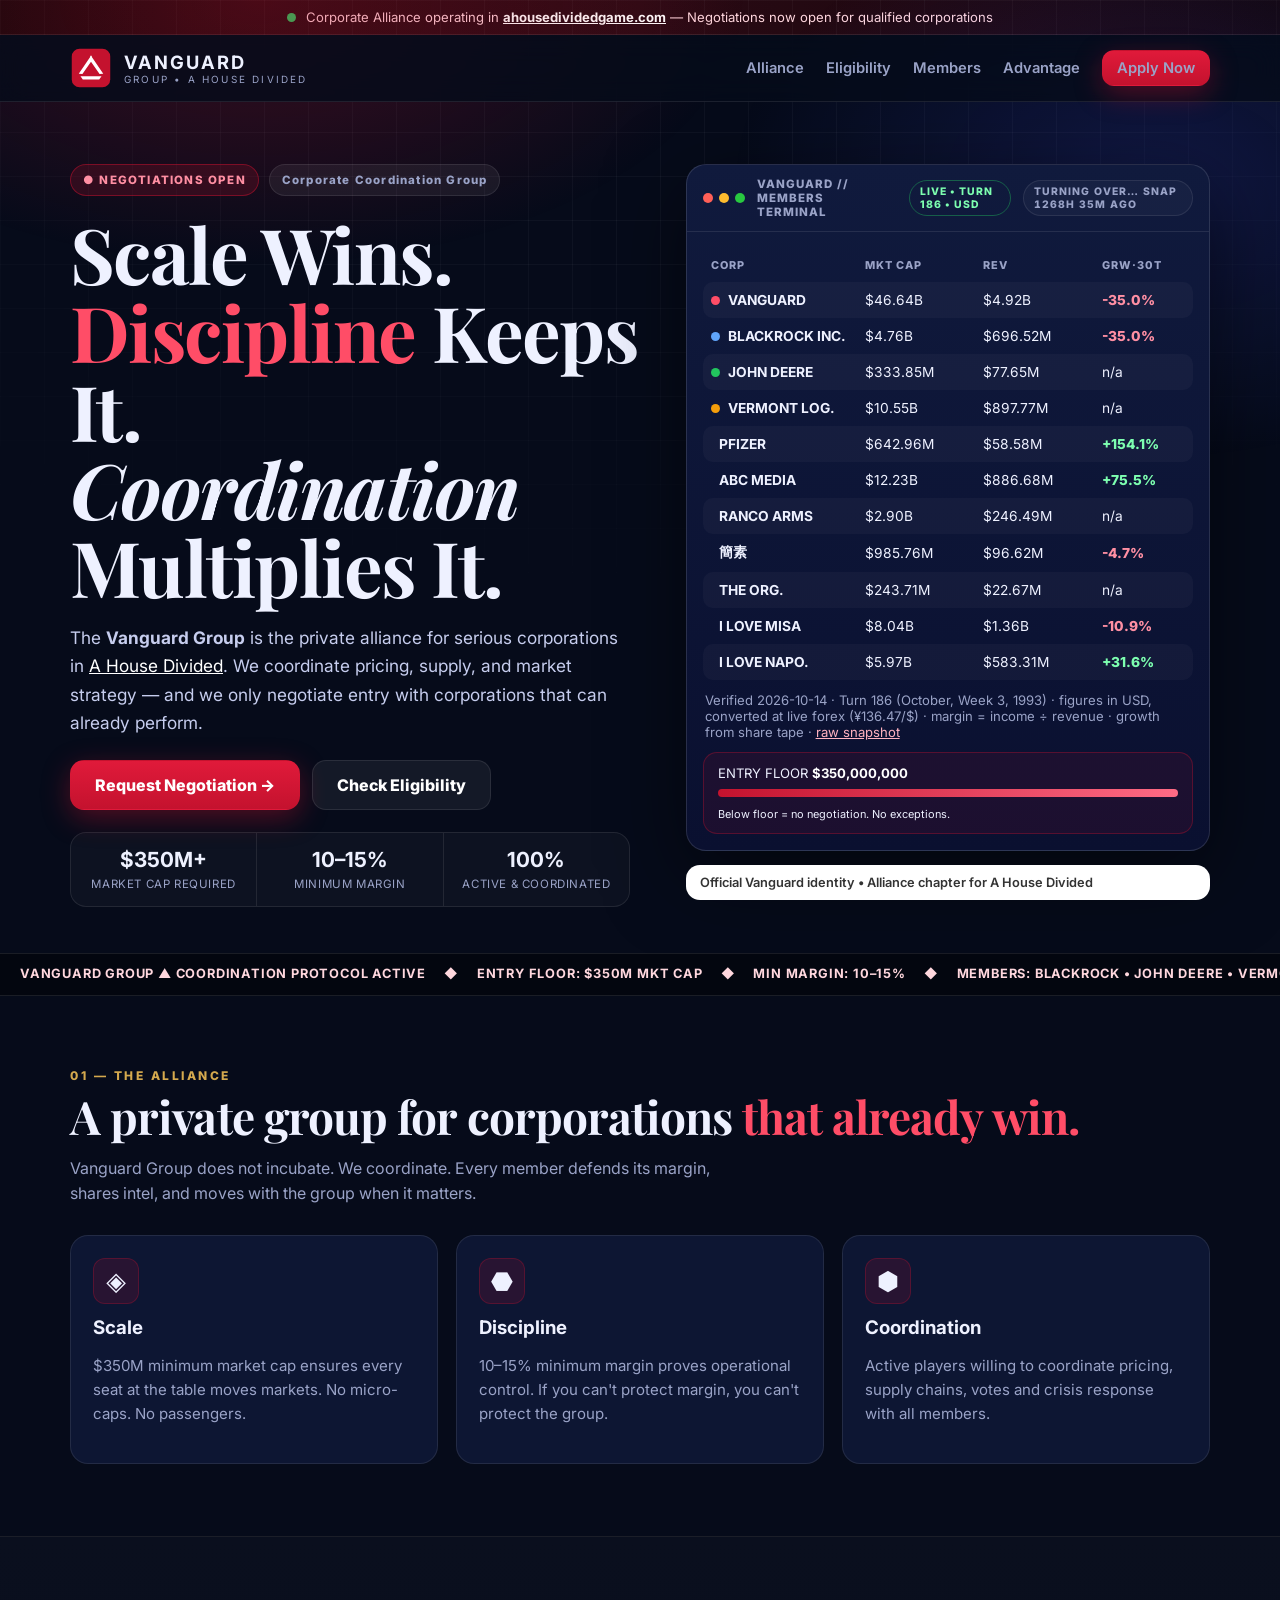
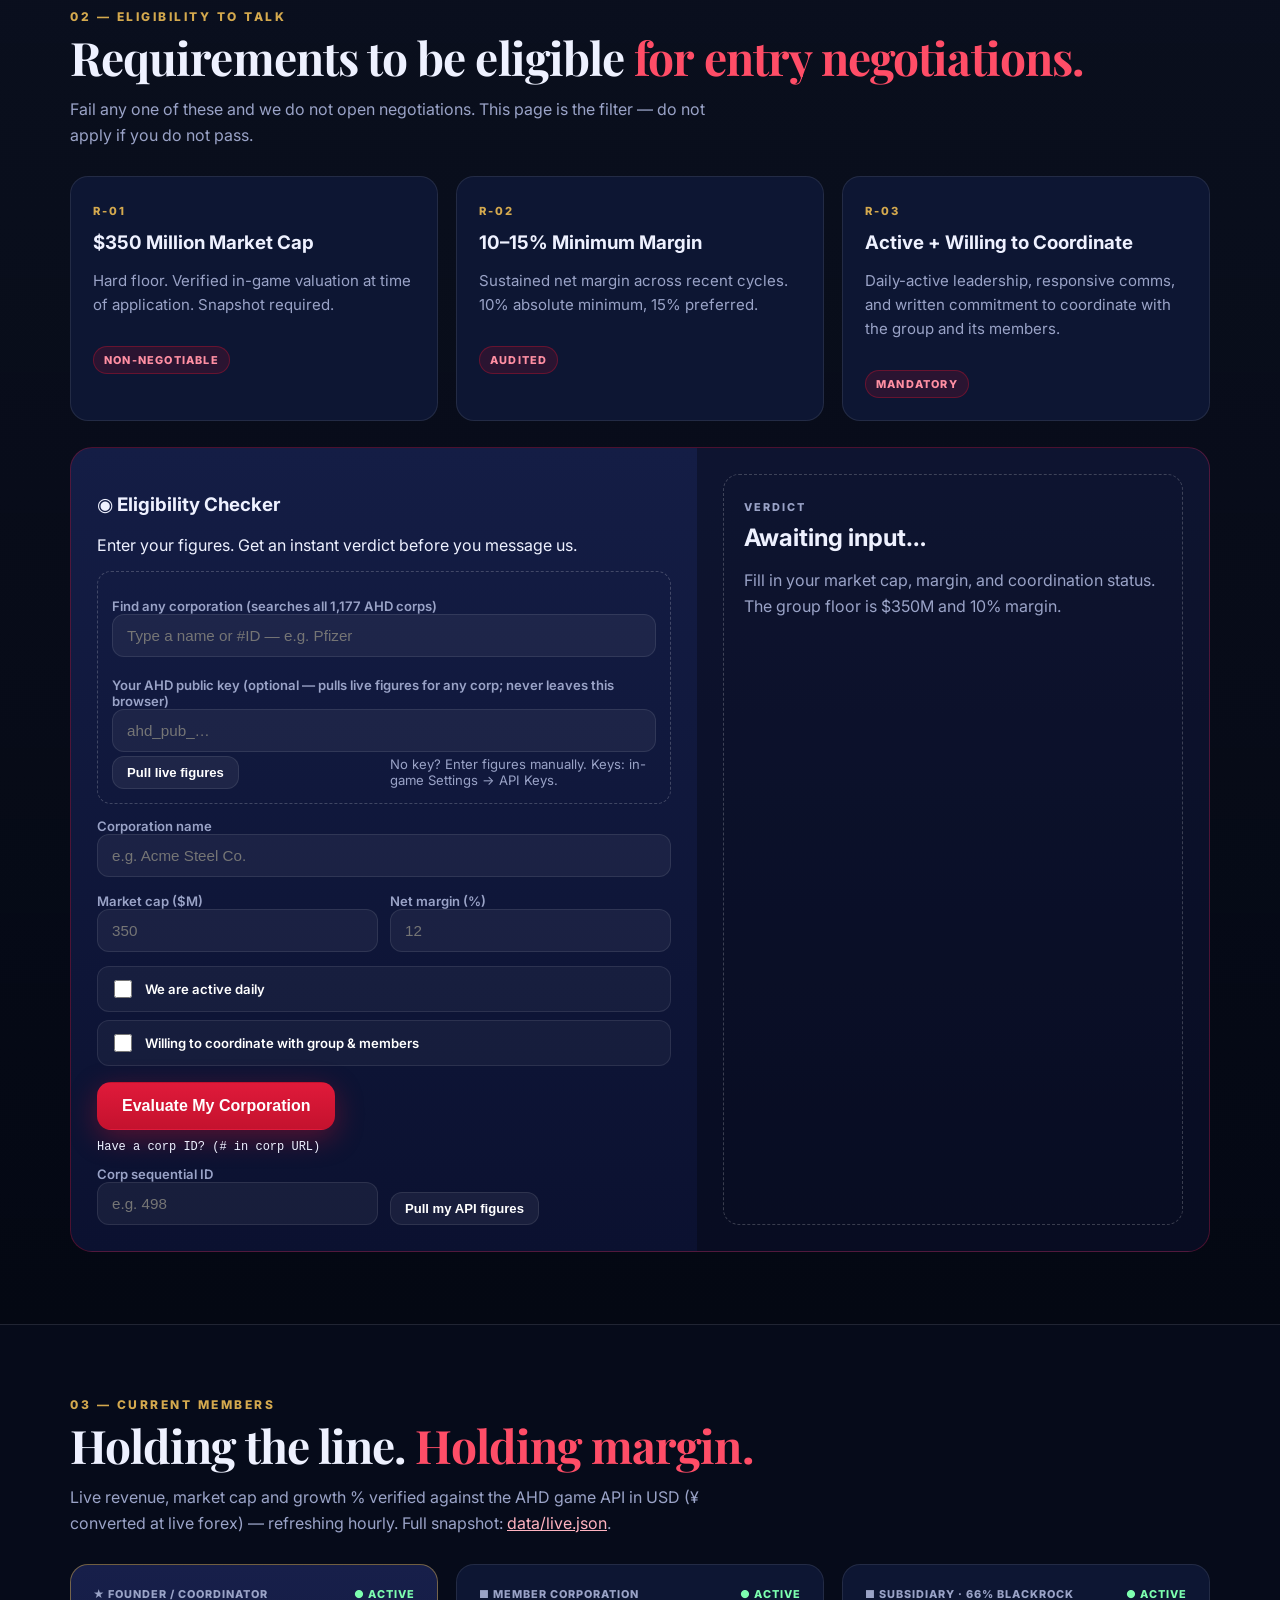
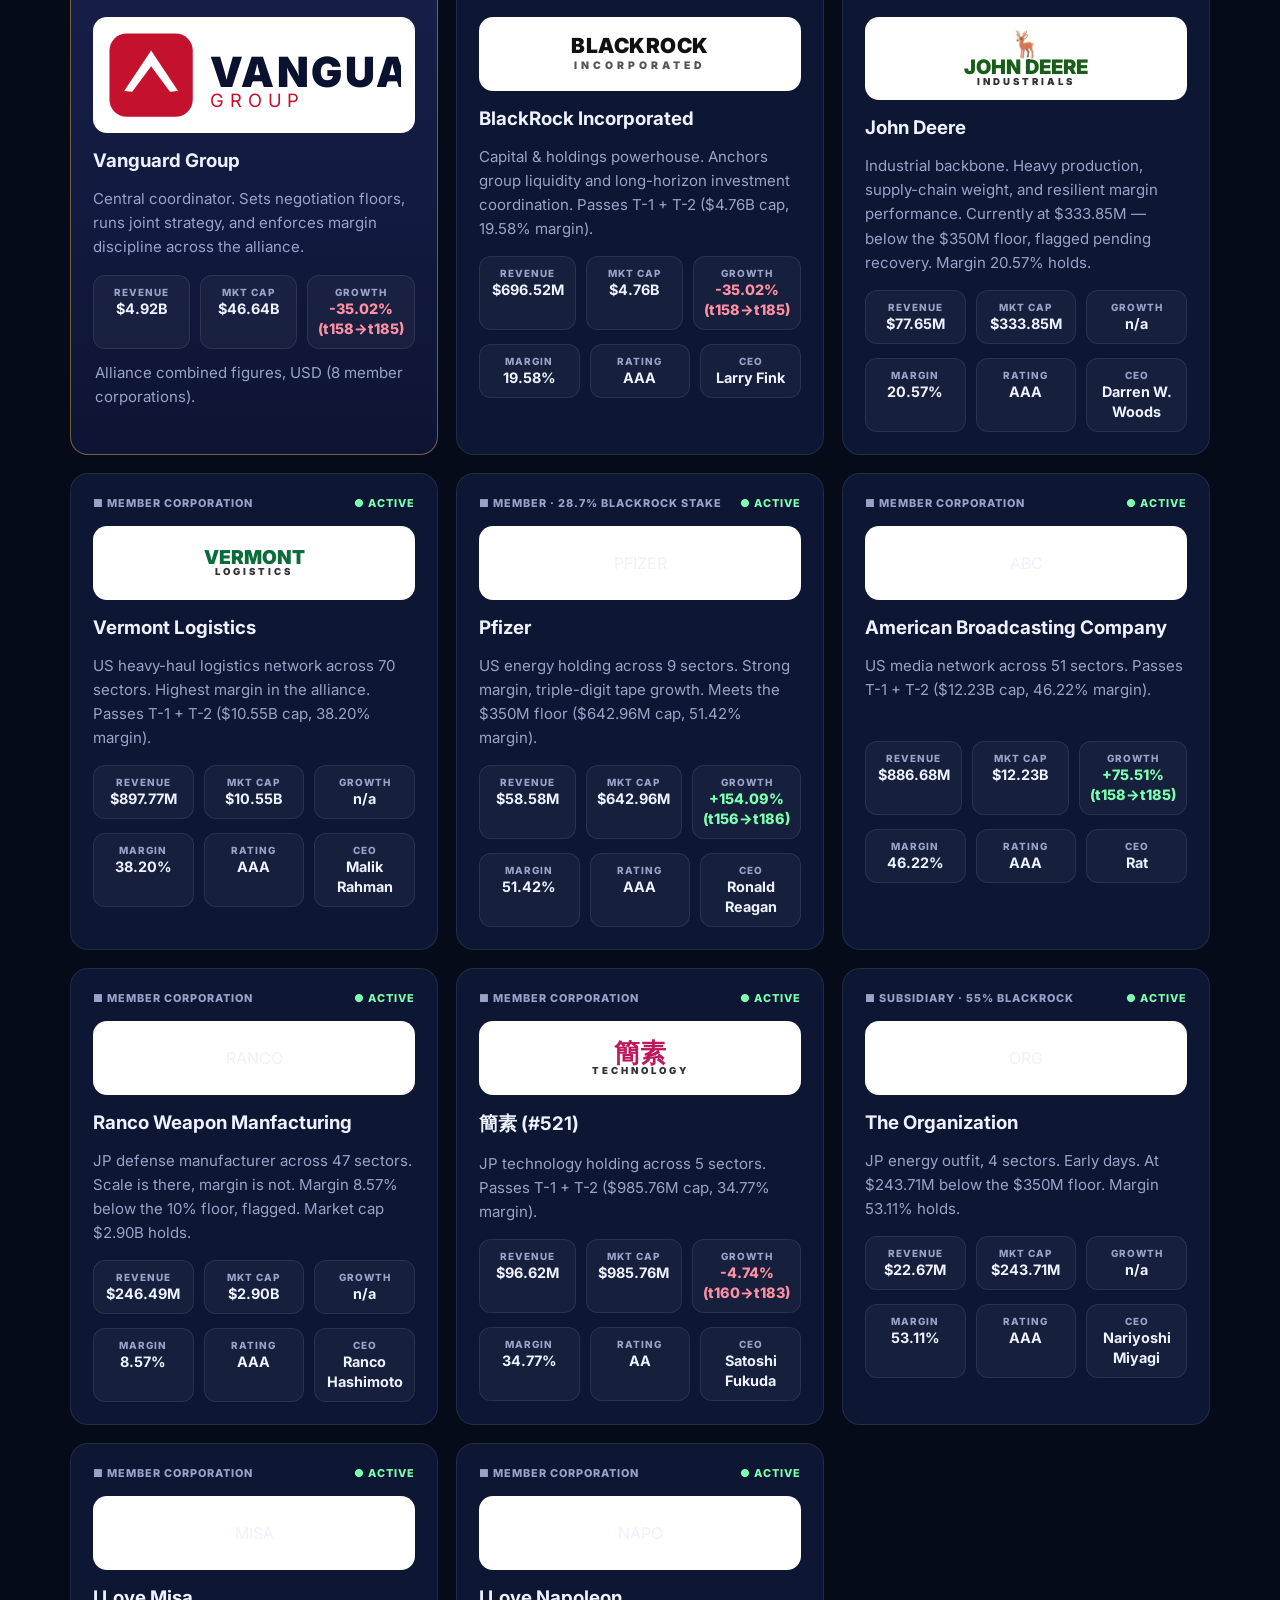
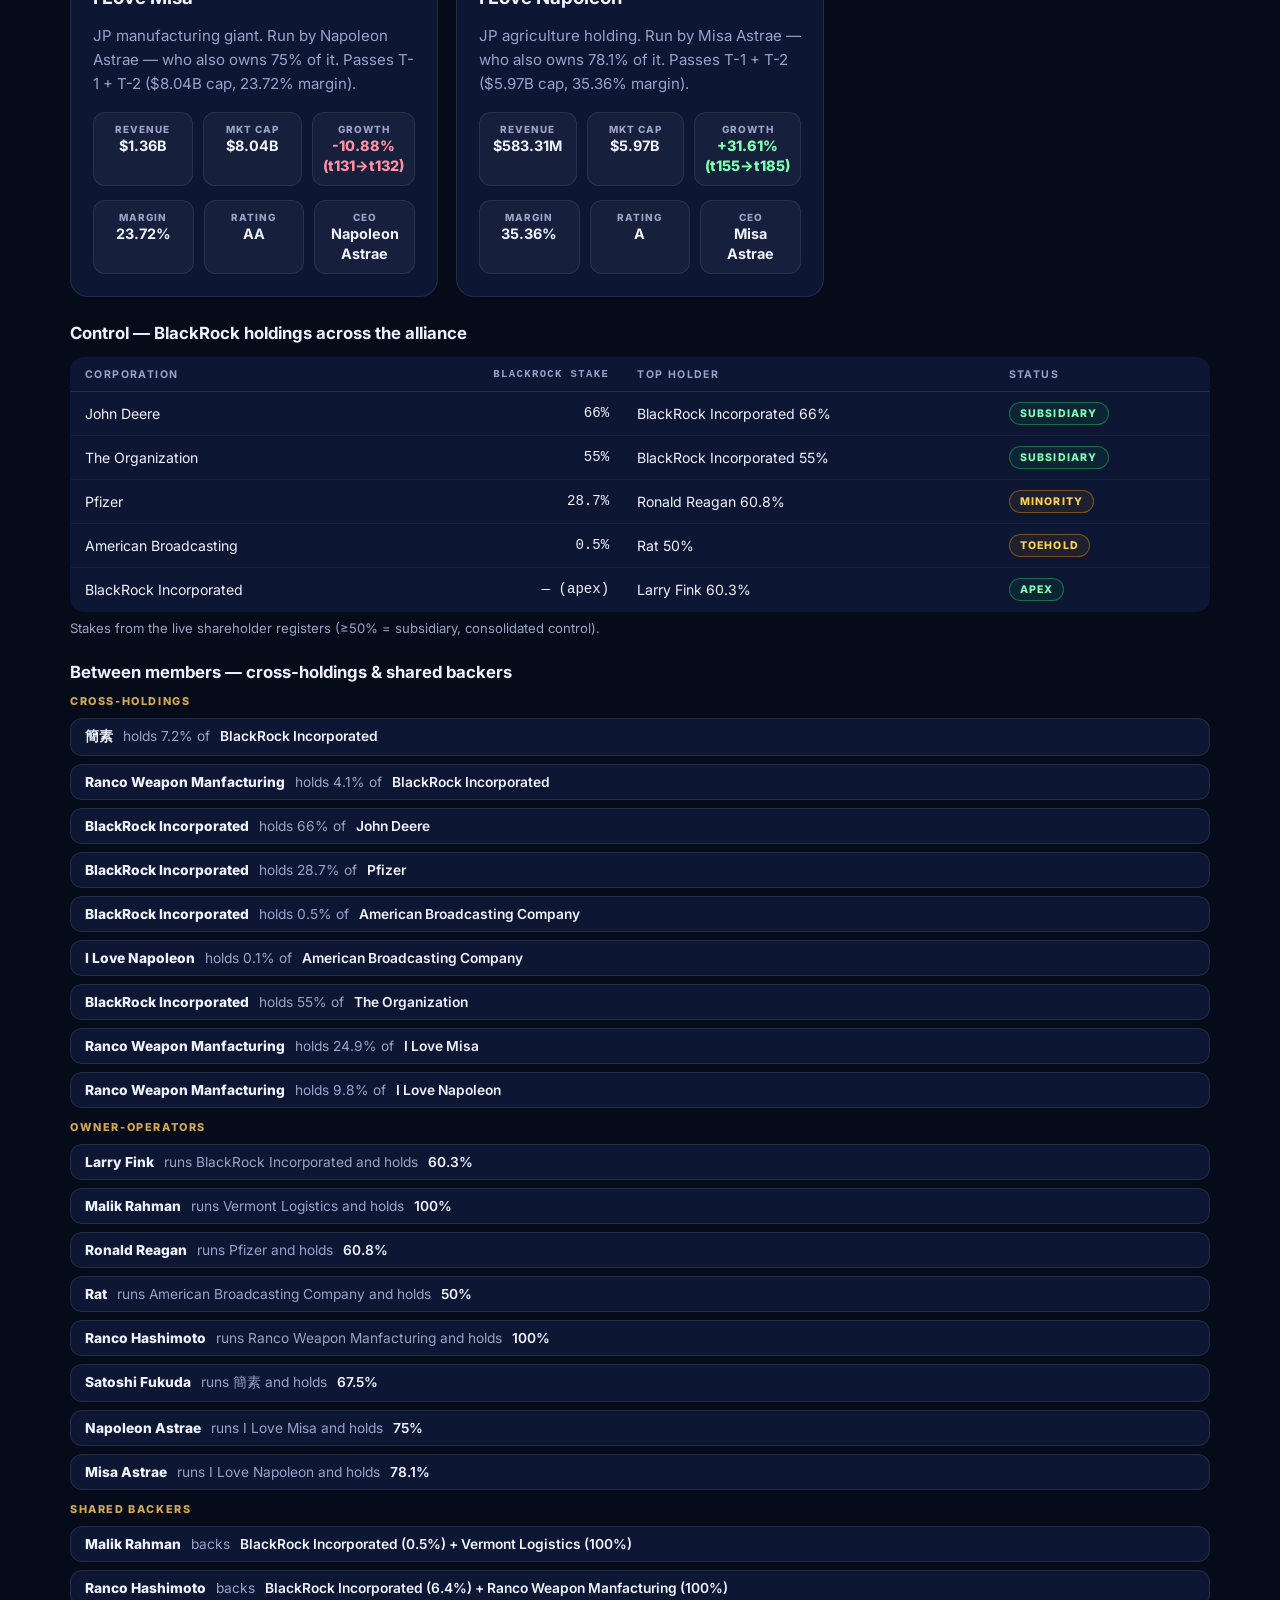
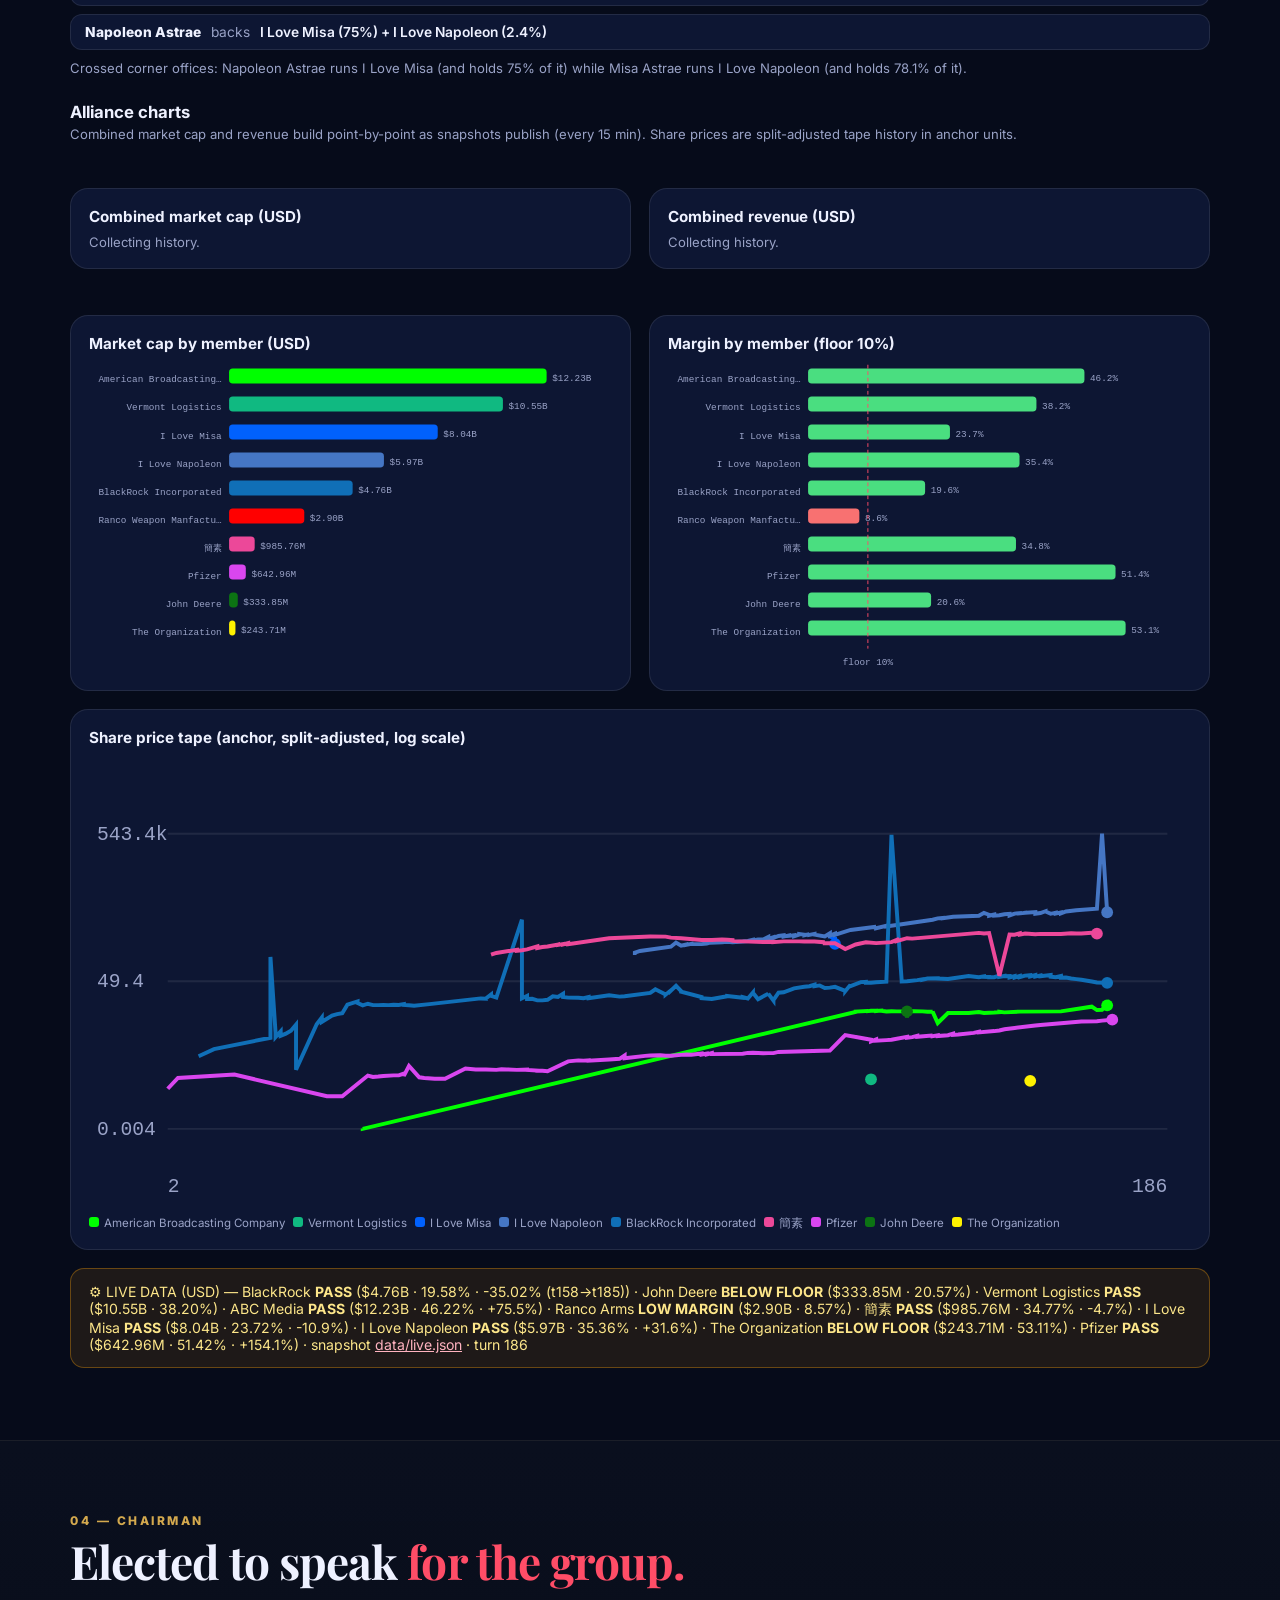
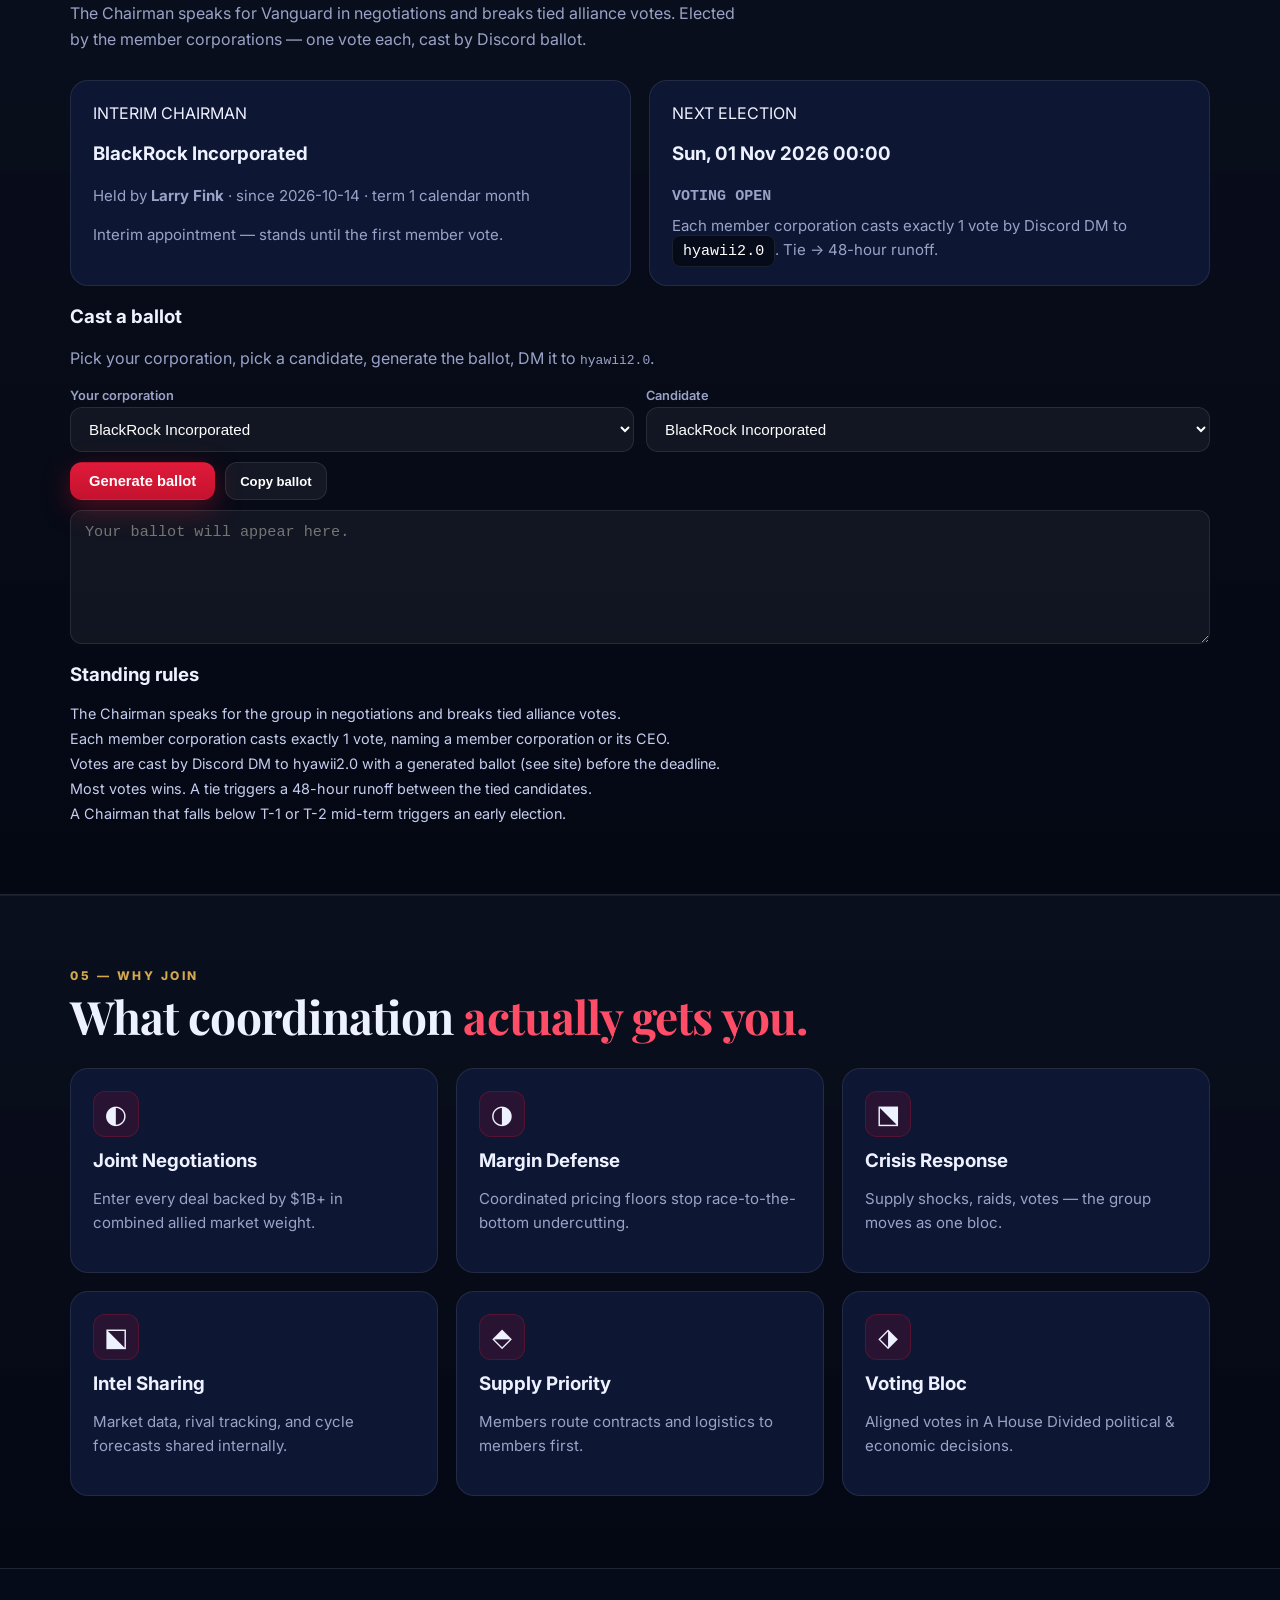
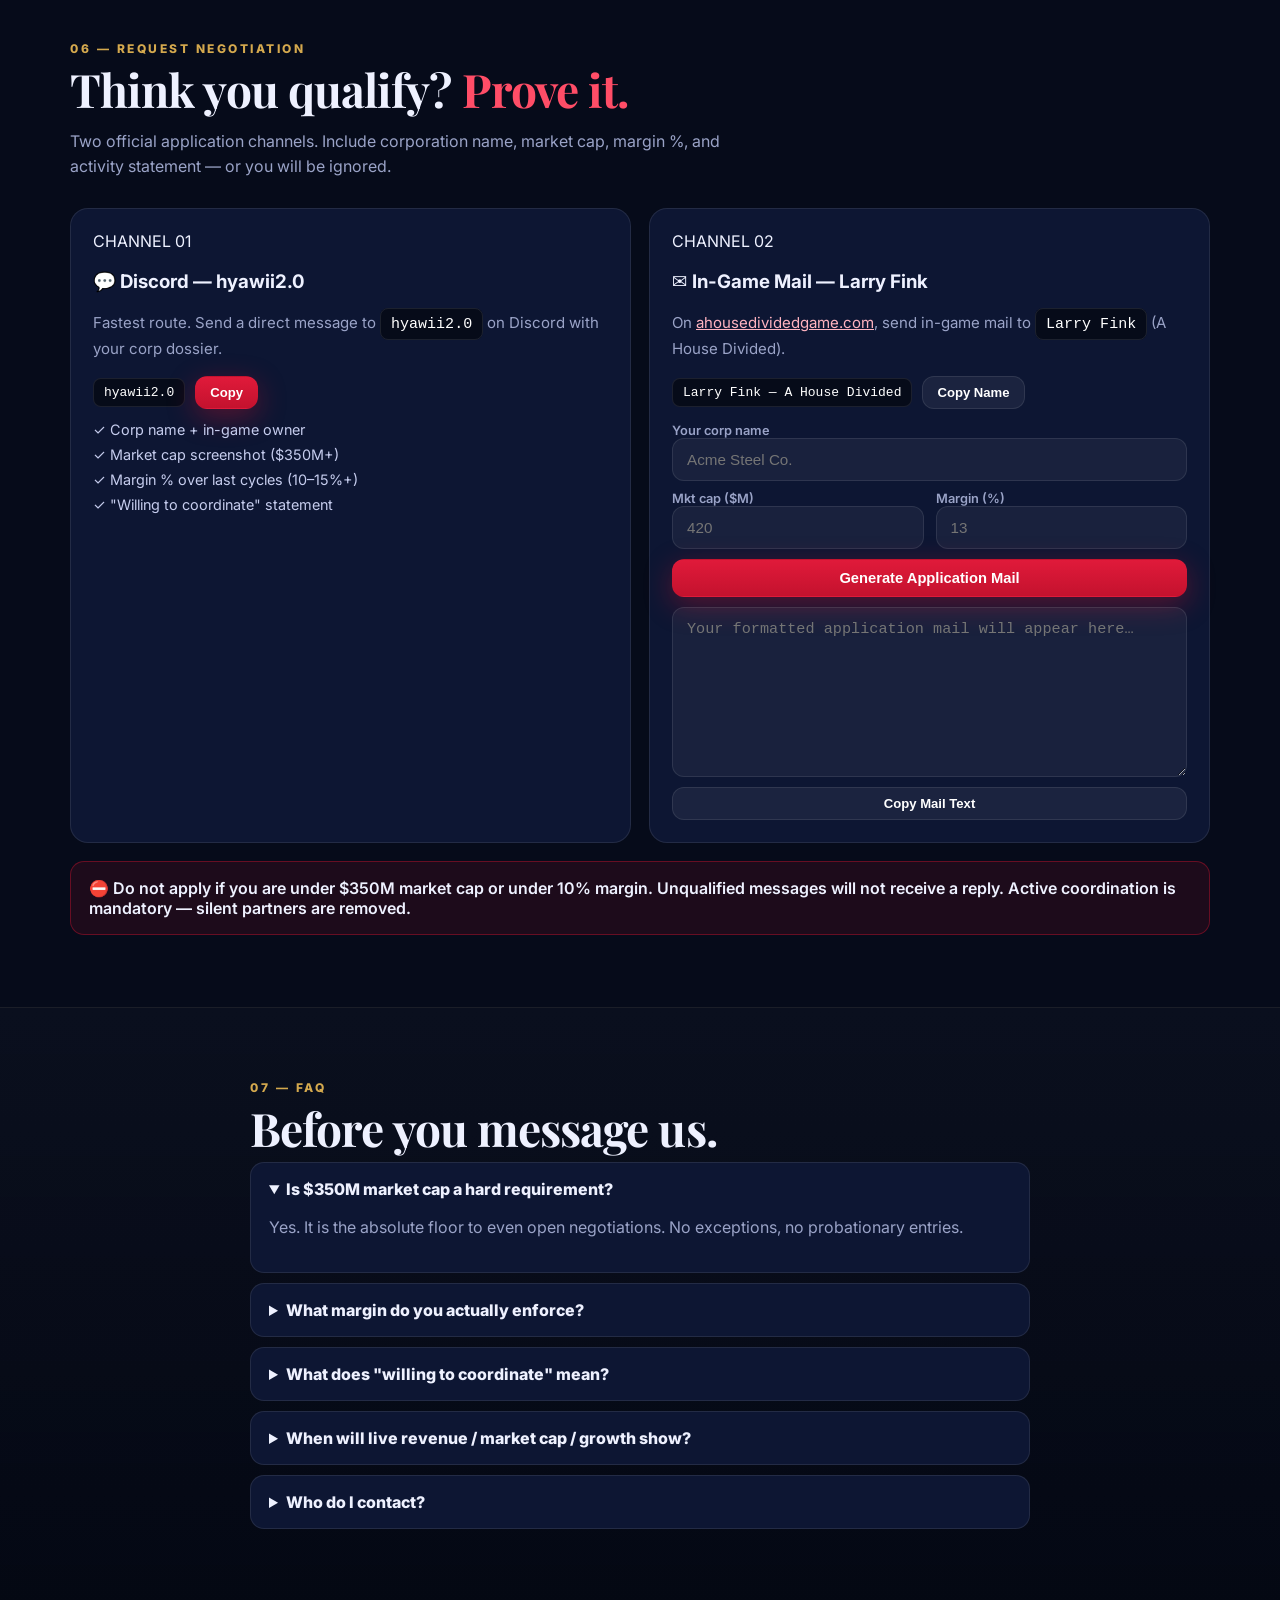
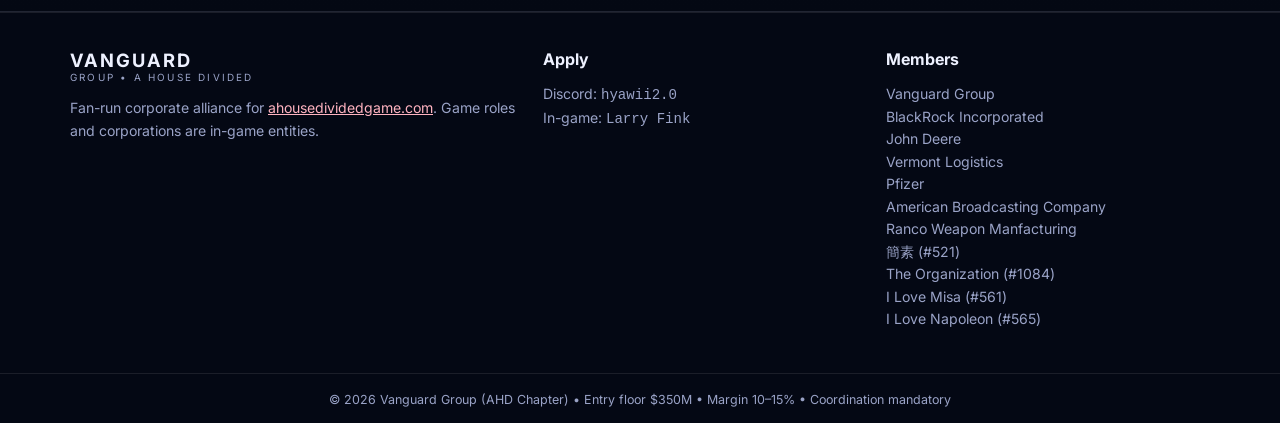
==== commit e01c8db5: "feat: universal corp search, elected chairman, alliance charts, live auto-refresh" ====
--- a/index.html
+++ b/index.html
@@ -183,6 +183,15 @@
       <div class="checker-left">
         <h3>◉ Eligibility Checker</h3>
         <p>Enter your figures. Get an instant verdict before you message us.</p>
+        <div class="search-block">
+          <label>Find any corporation <span class="hint">(searches all <span id="corpCount">1,177</span> AHD corps)</span><input id="q" placeholder="Type a name or #ID — e.g. Pfizer" autocomplete="off" /></label>
+          <div id="qResults" class="q-results"></div>
+          <label>Your AHD public key <span class="hint">(optional — pulls live figures for any corp; never leaves this browser)</span><input id="akey" placeholder="ahd_pub_…" autocomplete="off" /></label>
+          <div class="two">
+            <div style="display:flex;align-items:flex-end"><button class="btn btn-ghost btn-sm" id="pullBtn" type="button">Pull live figures</button></div>
+            <p class="note" id="pullMsg" style="margin:0">No key? Enter figures manually. Keys: in-game Settings → API Keys.</p>
+          </div>
+        </div>
         <label>Corporation name<input id="cName" placeholder="e.g. Acme Steel Co." /></label>
         <div class="two">
           <label>Market cap ($M)<input id="cCap" type="number" placeholder="350" min="0" /></label>
@@ -410,14 +419,63 @@
     <h3 class="table-title">Between members — cross-holdings & shared backers</h3>
     <div id="tiesList"><p class="note">Loading register ties…</p></div>
     <p class="note">Crossed corner offices: Napoleon Astrae runs I Love Misa (and holds 75% of it) while Misa Astrae runs I Love Napoleon (and holds 78.1% of it).</p>
+    <h3 class="table-title">Alliance charts</h3>
+    <p class="note">Combined market cap and revenue build point-by-point as snapshots publish (every 15 min). Share prices are split-adjusted tape history in anchor units.</p>
+    <div class="grid-2">
+      <div class="chart-card reveal"><h4>Combined market cap (USD)</h4><div id="chCapHist" class="chart"><p class="note">Collecting history…</p></div></div>
+      <div class="chart-card reveal"><h4>Combined revenue (USD)</h4><div id="chRevHist" class="chart"><p class="note">Collecting history…</p></div></div>
+    </div>
+    <div class="grid-2">
+      <div class="chart-card reveal"><h4>Market cap by member (USD)</h4><div id="chCapBars" class="chart"></div></div>
+      <div class="chart-card reveal"><h4>Margin by member (floor 10%)</h4><div id="chMarginBars" class="chart"></div></div>
+    </div>
+    <div class="chart-card reveal"><h4>Share price tape (anchor, split-adjusted, log scale)</h4><div id="chTape" class="chart"></div><div id="chTapeLegend" class="chart-legend"></div></div>
     <div class="wip-banner" id="dataBanner">⚙ LIVE DATA (USD) — BlackRock <strong>PASS</strong> ($4.89B · 19.58% · -35.02%) · John Deere <strong>PASS</strong> ($352.84M · 20.57%) · Vermont Logistics <strong>PASS</strong> ($9.74B · 38.20%) · Pfizer <strong>PASS</strong> ($593.98M · 51.42% · +154.09%) · ABC Media <strong>PASS</strong> ($11.28B · 46.22% · +75.51%) · Ranco Arms <strong>LOW MARGIN</strong> ($2.75B · 8.57%) · 簡素 <strong>PASS</strong> ($987.29M · 34.77% · -4.74%) · The Organization <strong>BELOW FLOOR</strong> ($243.99M · 53.11%) · I Love Misa <strong>PASS</strong> ($8.18B · 23.72% · -10.88%) · I Love Napoleon <strong>PASS</strong> ($6.12B · 35.36% · +31.61%) · snapshot <a href="data/live.json">data/live.json</a> · turn 186</div>
+  </div>
+</section>
+
+<!-- CHAIRMAN -->
+<section class="section section-dark" id="chairman">
+  <div class="container">
+    <p class="kicker">04 — CHAIRMAN</p>
+    <h2>Elected to speak <span class="red">for the group.</span></h2>
+    <p class="sub">The Chairman speaks for Vanguard in negotiations and breaks tied alliance votes. Elected by the member corporations — one vote each, cast by Discord ballot.</p>
+    <div class="grid-2">
+      <div class="apply-card reveal">
+        <span class="ch-num" id="chairTag">INTERIM CHAIRMAN</span>
+        <h3 id="chairName">BlackRock Incorporated</h3>
+        <p>Held by <strong id="chairHolder">Larry Fink</strong> · since <span id="chairSince">2026-10-14</span> · term <span id="chairTerm">1 calendar month</span></p>
+        <p class="note" id="chairNote"></p>
+      </div>
+      <div class="apply-card reveal">
+        <span class="ch-num">NEXT ELECTION</span>
+        <h3 id="elecDate">—</h3>
+        <p class="big-count" id="elecCountdown">—</p>
+        <p class="note">Each member corporation casts exactly 1 vote by Discord DM to <code>hyawii2.0</code>. Tie → 48-hour runoff.</p>
+      </div>
+    </div>
+    <h3>Cast a ballot</h3>
+    <p class="sub">Pick your corporation, pick a candidate, generate the ballot, DM it to <code>hyawii2.0</code>.</p>
+    <div class="mail-gen">
+      <div class="two">
+        <label>Your corporation<select id="voteCorp"></select></label>
+        <label>Candidate<select id="voteCand"></select></label>
+      </div>
+      <div class="frow" style="display:flex;gap:10px">
+        <button class="btn btn-red" id="genBallot" type="button">Generate ballot</button>
+        <button class="btn btn-ghost btn-sm" id="copyBallot" type="button">Copy ballot</button>
+      </div>
+      <textarea id="ballotOut" rows="6" readonly placeholder="Your ballot will appear here."></textarea>
+    </div>
+    <h3>Standing rules</h3>
+    <ul class="apply-list" id="chairRules"></ul>
   </div>
 </section>
 
 <!-- ADVANTAGE -->
 <section class="section section-dark" id="advantage">
   <div class="container">
-    <p class="kicker">04 — WHY JOIN</p>
+    <p class="kicker">05 — WHY JOIN</p>
     <h2>What coordination <span class="red">actually gets you.</span></h2>
     <div class="grid-3">
       <div class="card reveal"><div class="icon">◐</div><h3>Joint Negotiations</h3><p>Enter every deal backed by $1B+ in combined allied market weight.</p></div>
@@ -433,7 +491,7 @@
 <!-- APPLY -->
 <section class="section apply" id="apply">
   <div class="container">
-    <p class="kicker">05 — REQUEST NEGOTIATION</p>
+    <p class="kicker">06 — REQUEST NEGOTIATION</p>
     <h2>Think you qualify? <span class="red">Prove it.</span></h2>
     <p class="sub">Two official application channels. Include corporation name, market cap, margin %, and activity statement — or you will be ignored.</p>
     <div class="grid-2">
@@ -473,7 +531,7 @@
 <!-- FAQ -->
 <section class="section section-dark" id="faq">
   <div class="container narrow">
-    <p class="kicker">06 — FAQ</p>
+    <p class="kicker">07 — FAQ</p>
     <h2>Before you message us.</h2>
     <div class="faq">
       <details open><summary>Is $350M market cap a hard requirement?</summary><p>Yes. It is the absolute floor to even open negotiations. No exceptions, no probationary entries.</p></details>
--- a/styles.css
+++ b/styles.css
@@ -103,6 +103,19 @@
 .checks{margin:10px 0 16px;display:grid;gap:8px}
 .chk{display:flex !important;align-items:center;gap:10px;background:rgba(255,255,255,.04);padding:10px 12px !important;border-radius:12px;border:1px solid var(--line);cursor:pointer;color:#fff !important;margin:0 !important}
 .chk input{width:18px;height:18px;accent-color:var(--red)}
+.checker select,.apply-card select,.mail-gen select{width:100%;padding:12px 14px;border-radius:12px;border:1px solid var(--line);background:rgba(255,255,255,.05);color:#fff;font-size:.95rem;outline:none;margin-top:4px}
+.checker select option,.apply-card select option{background:#0d1633}
+.search-block{border:1px dashed rgba(255,255,255,.2);border-radius:14px;padding:14px;margin-bottom:14px}
+.q-results{display:grid;gap:6px;margin-top:8px}
+.q-item{display:flex;justify-content:space-between;gap:10px;align-items:center;background:rgba(255,255,255,.04);border:1px solid var(--line);border-radius:10px;padding:8px 12px;cursor:pointer;font-size:.86rem}
+.q-item:hover{border-color:var(--red)}
+.q-item small{color:var(--muted);font-family:ui-monospace,monospace}
+.big-count{font-family:ui-monospace,Consolas,monospace;font-size:2rem;font-weight:800;margin:6px 0}
+.chart-card{background:var(--card);border:1px solid var(--line);border-radius:var(--radius);padding:18px;margin-top:18px}
+.chart-card h4{margin:0 0 8px;font-size:.95rem}
+.chart svg{width:100%;height:auto;display:block}
+.chart-legend{display:flex;flex-wrap:wrap;gap:8px;margin-top:8px;font-size:.72rem;color:var(--muted)}
+.chart-legend b{display:inline-block;width:10px;height:10px;border-radius:3px;margin-right:5px}
 .verdict{flex:1;border:1px dashed rgba(255,255,255,.2);border-radius:16px;padding:20px;text-align:left}
 .v-label{font-size:.68rem;letter-spacing:2px;color:var(--muted);font-weight:800}
 .verdict strong{display:block;font-size:1.5rem;margin:8px 0}
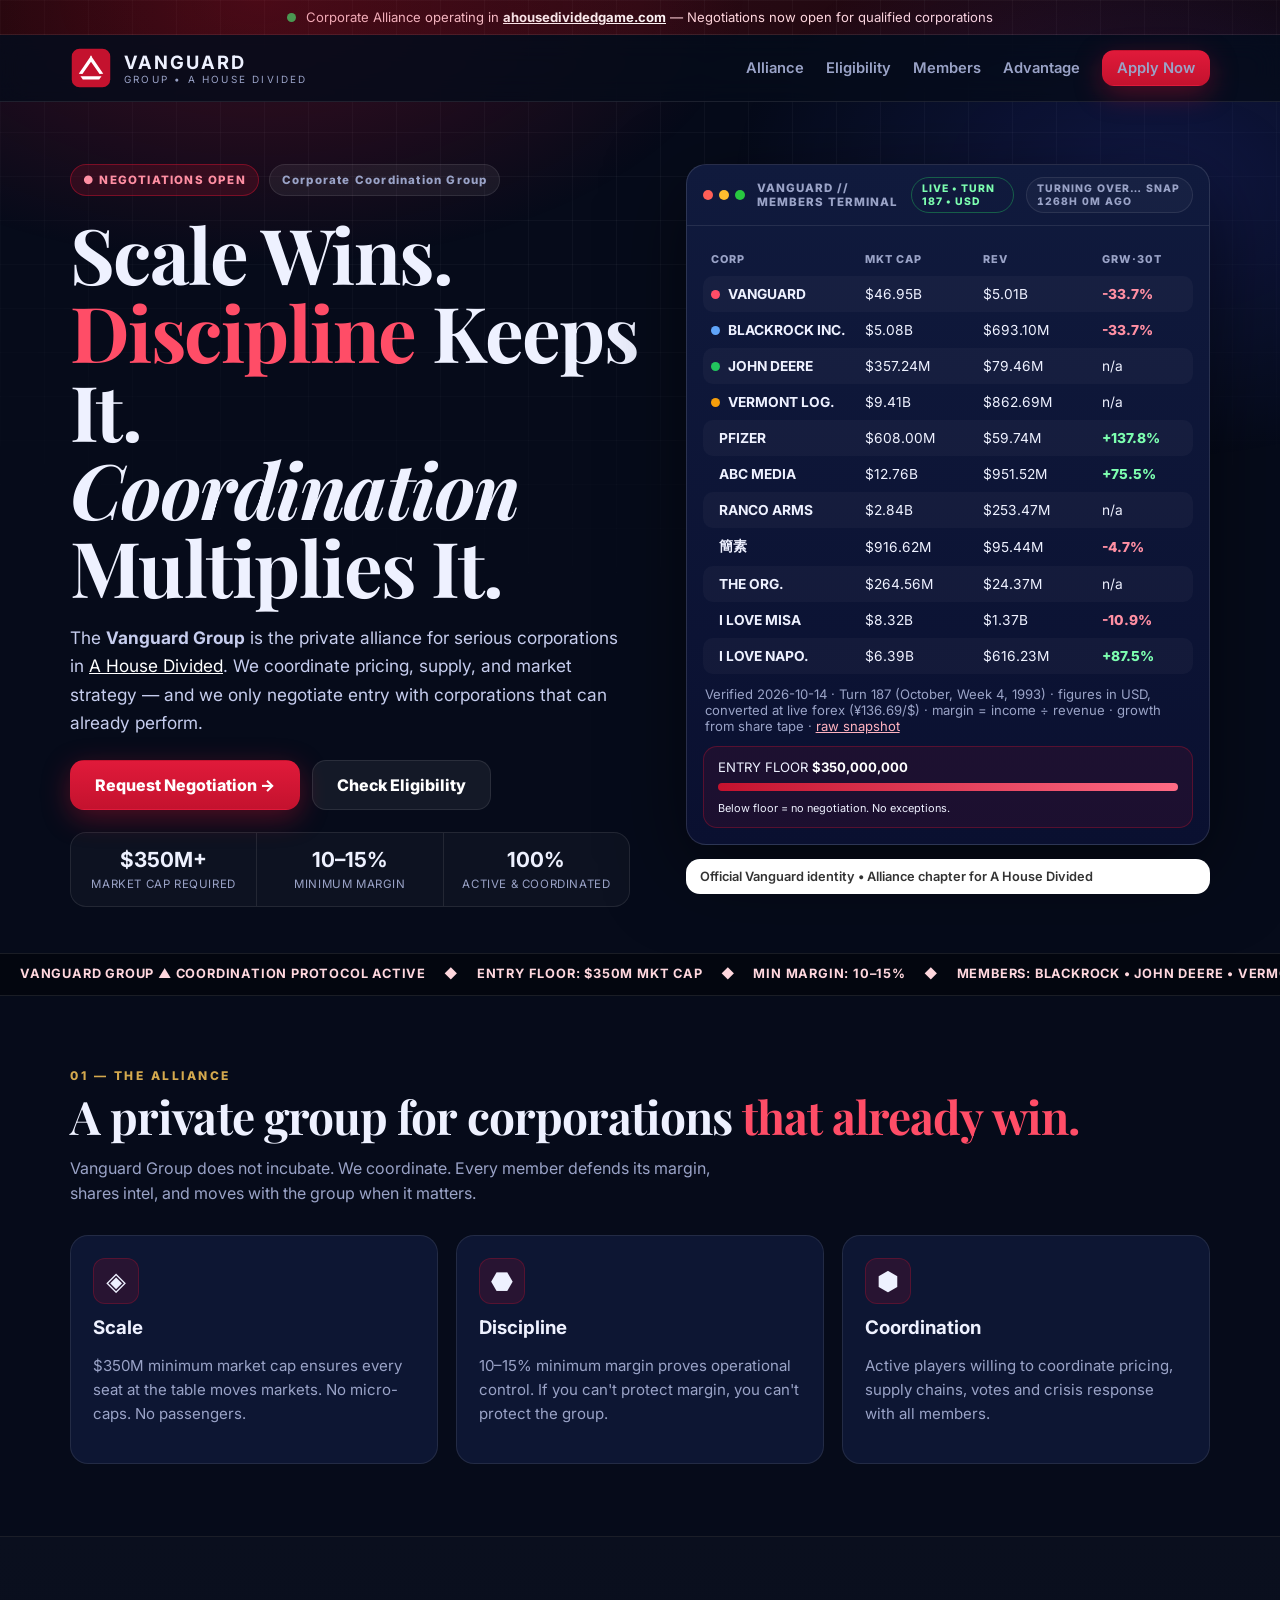
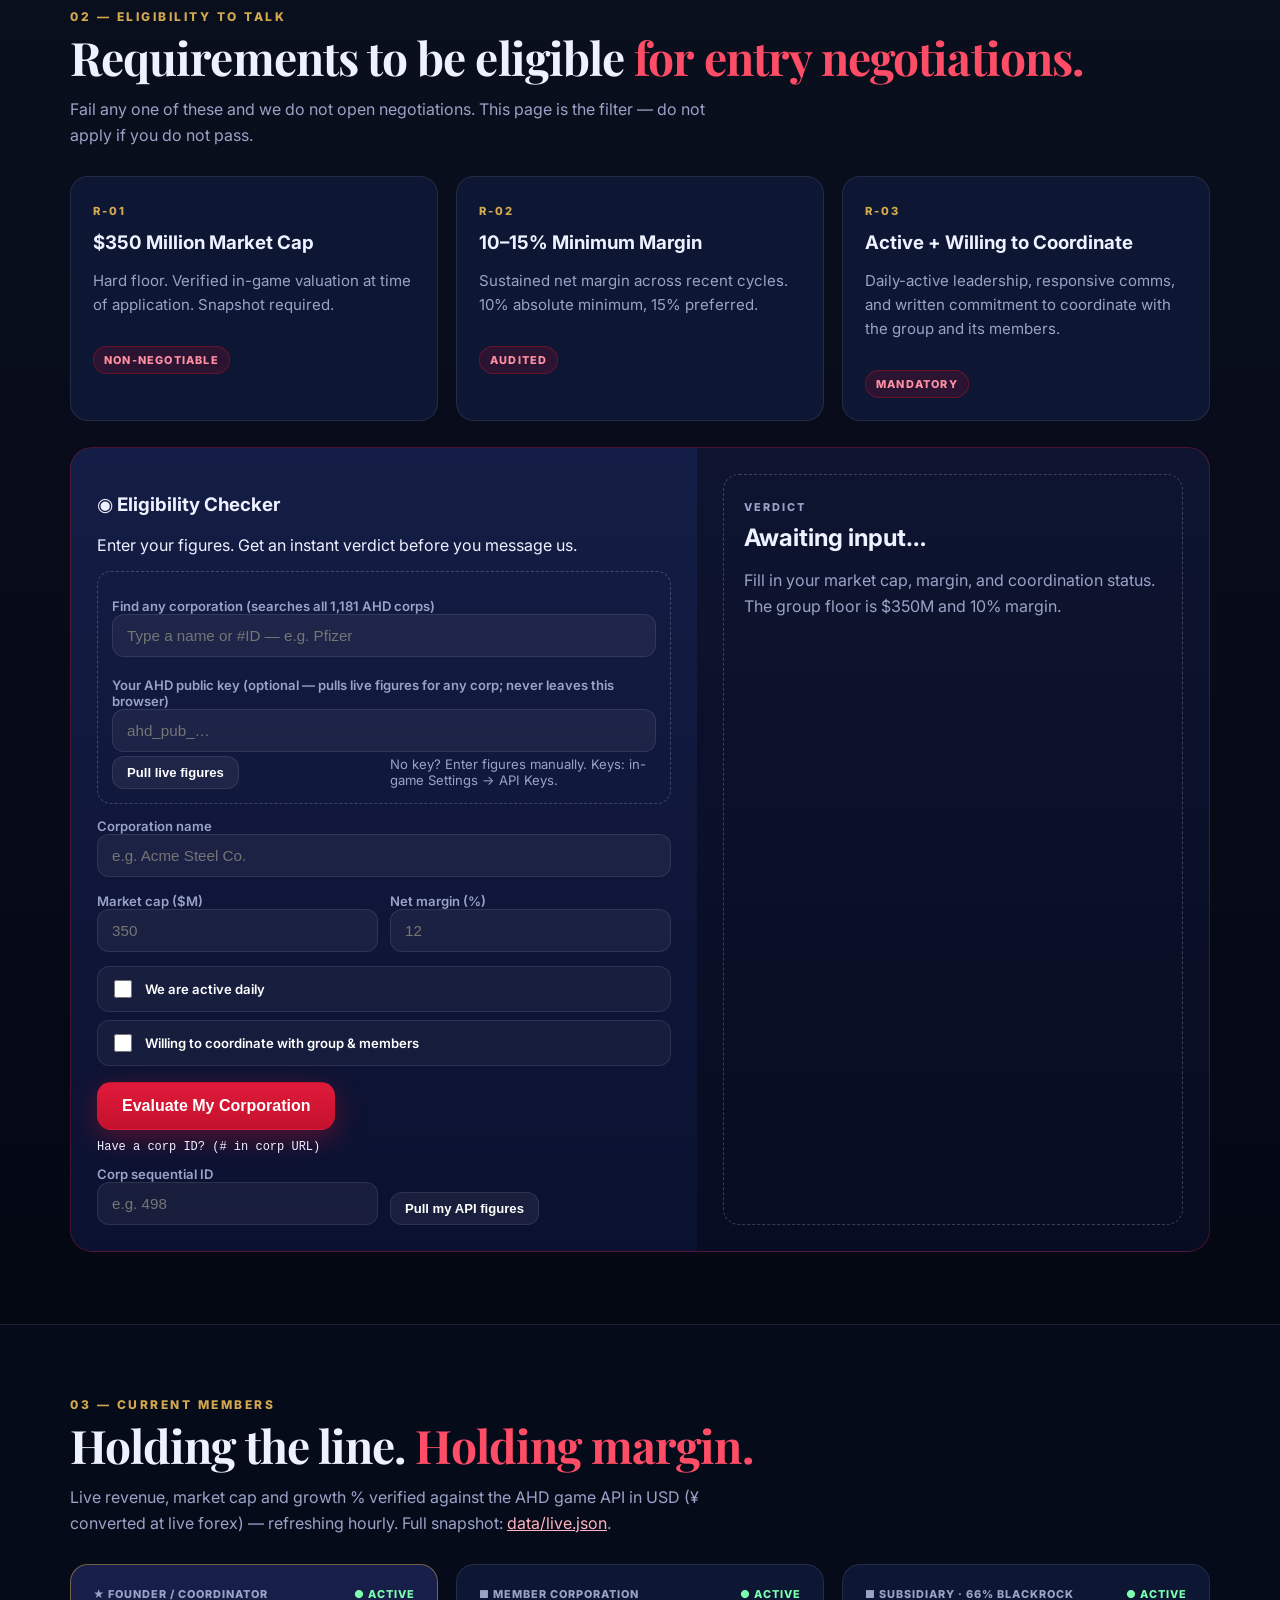
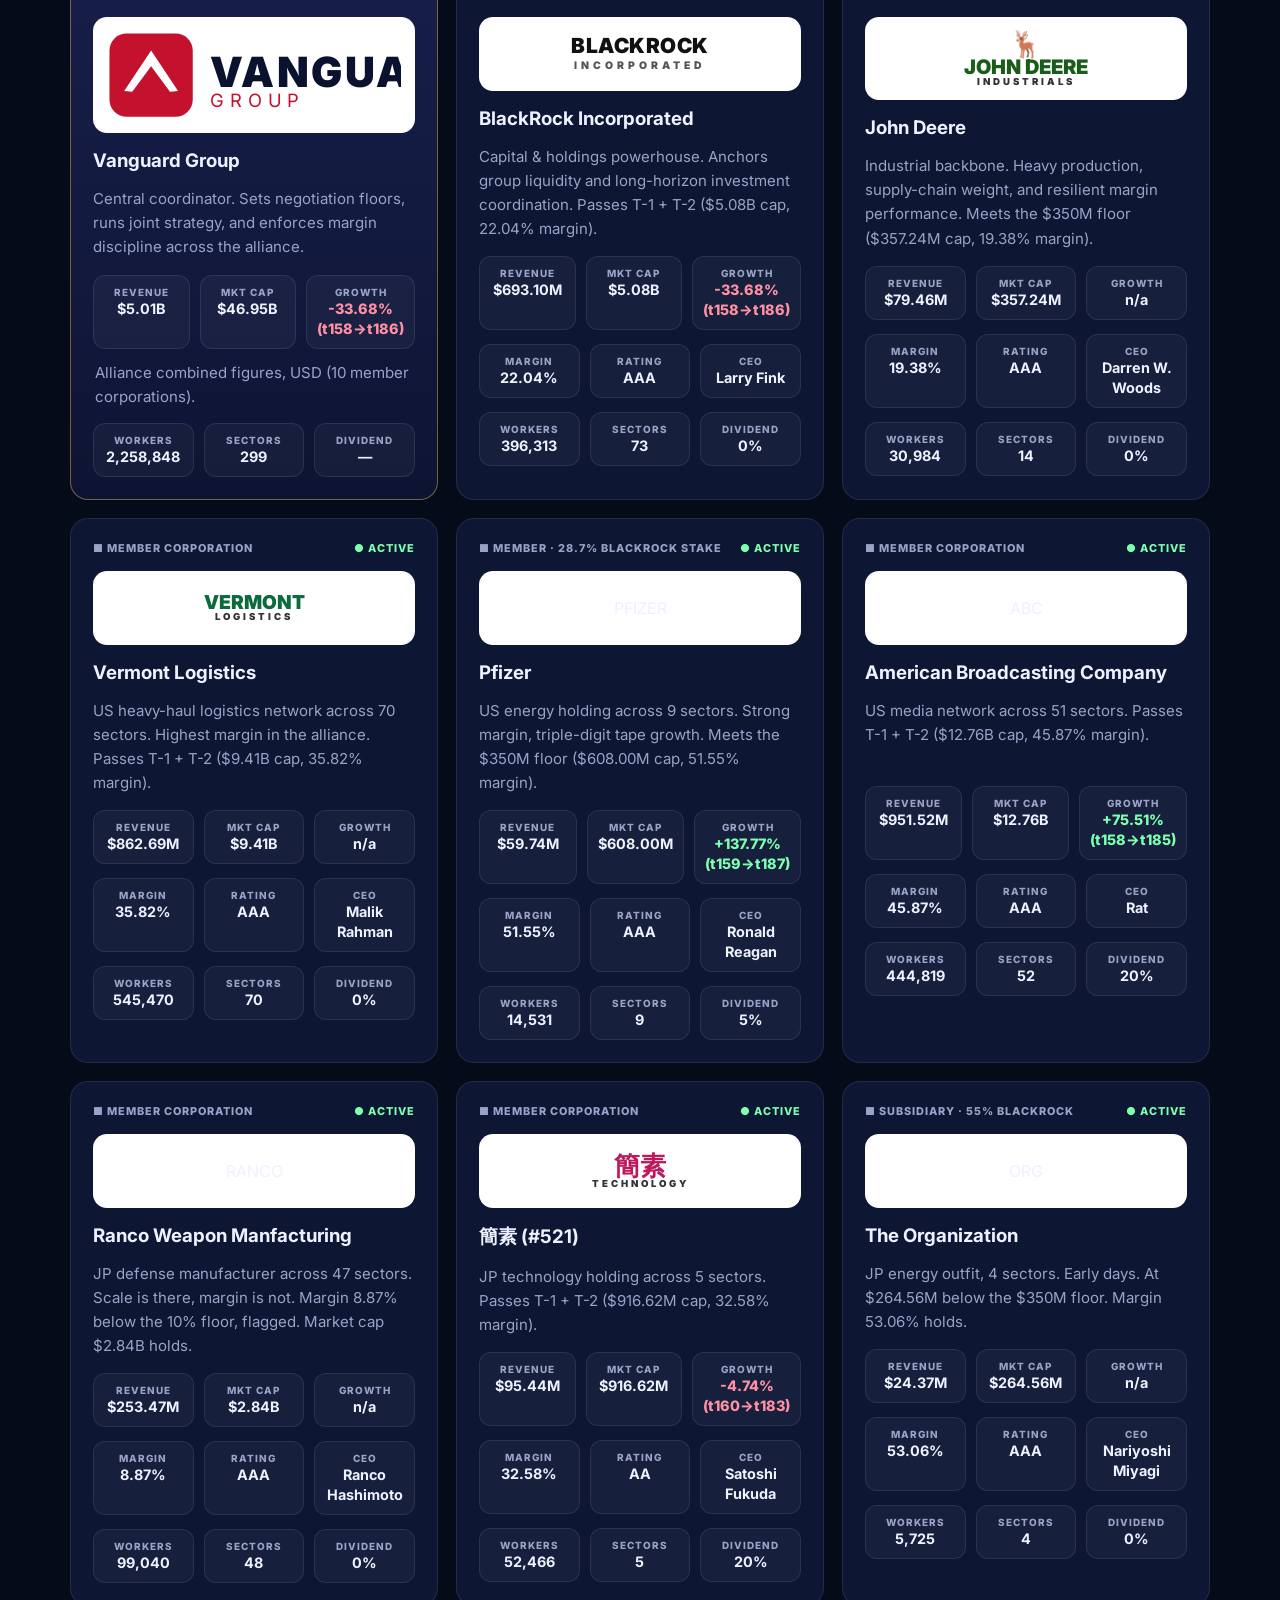
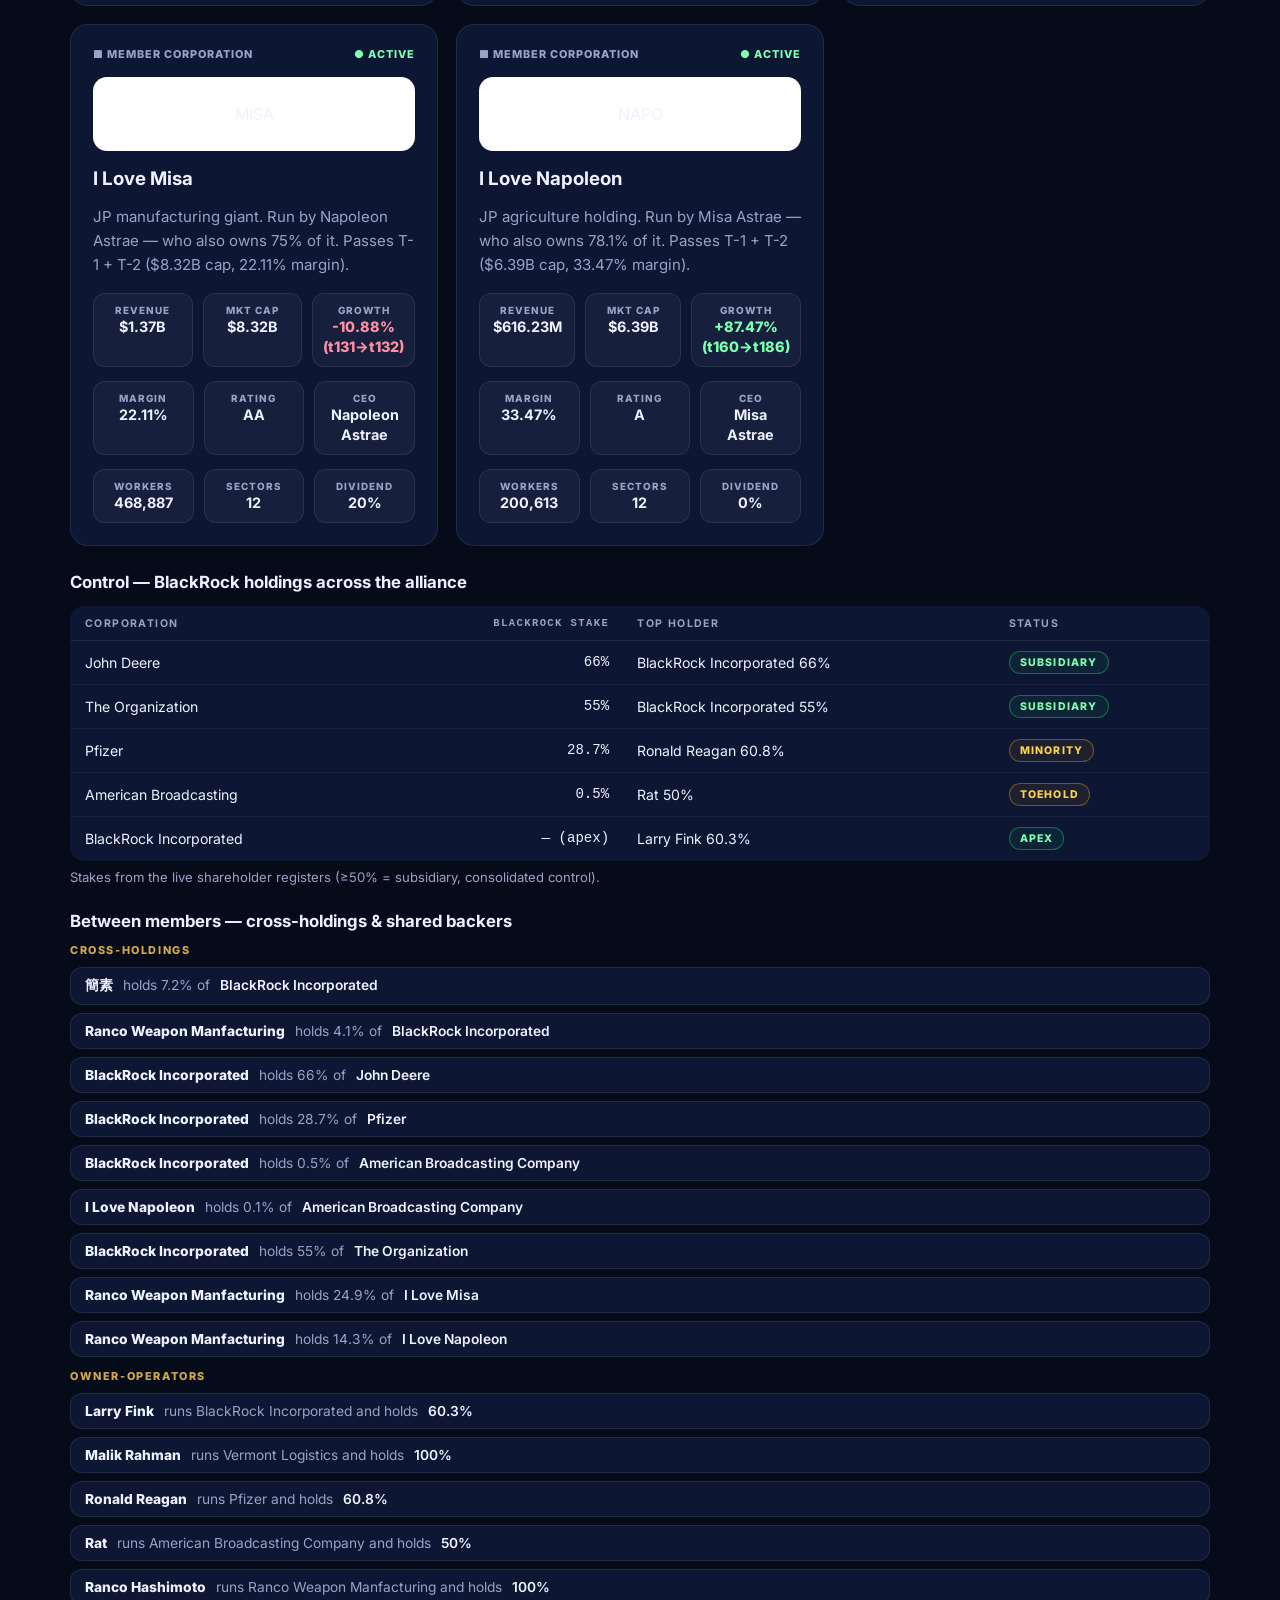
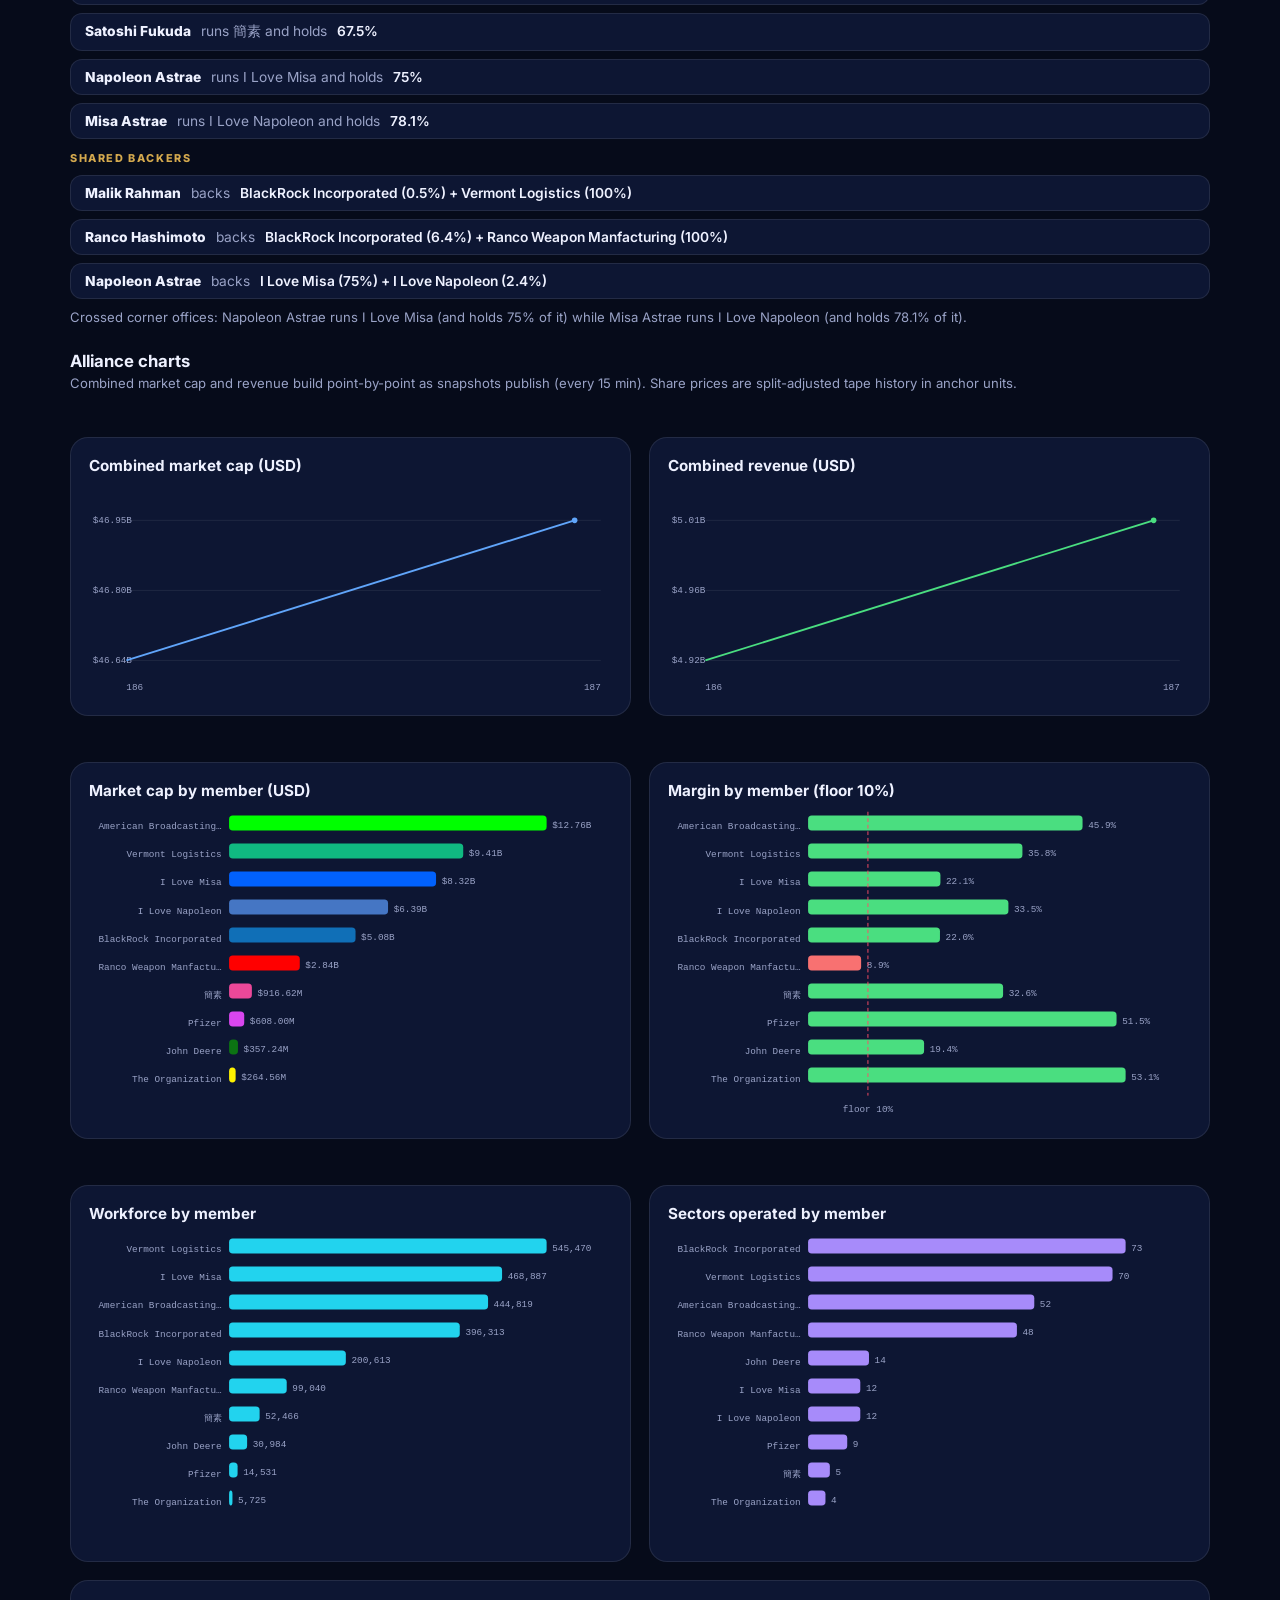
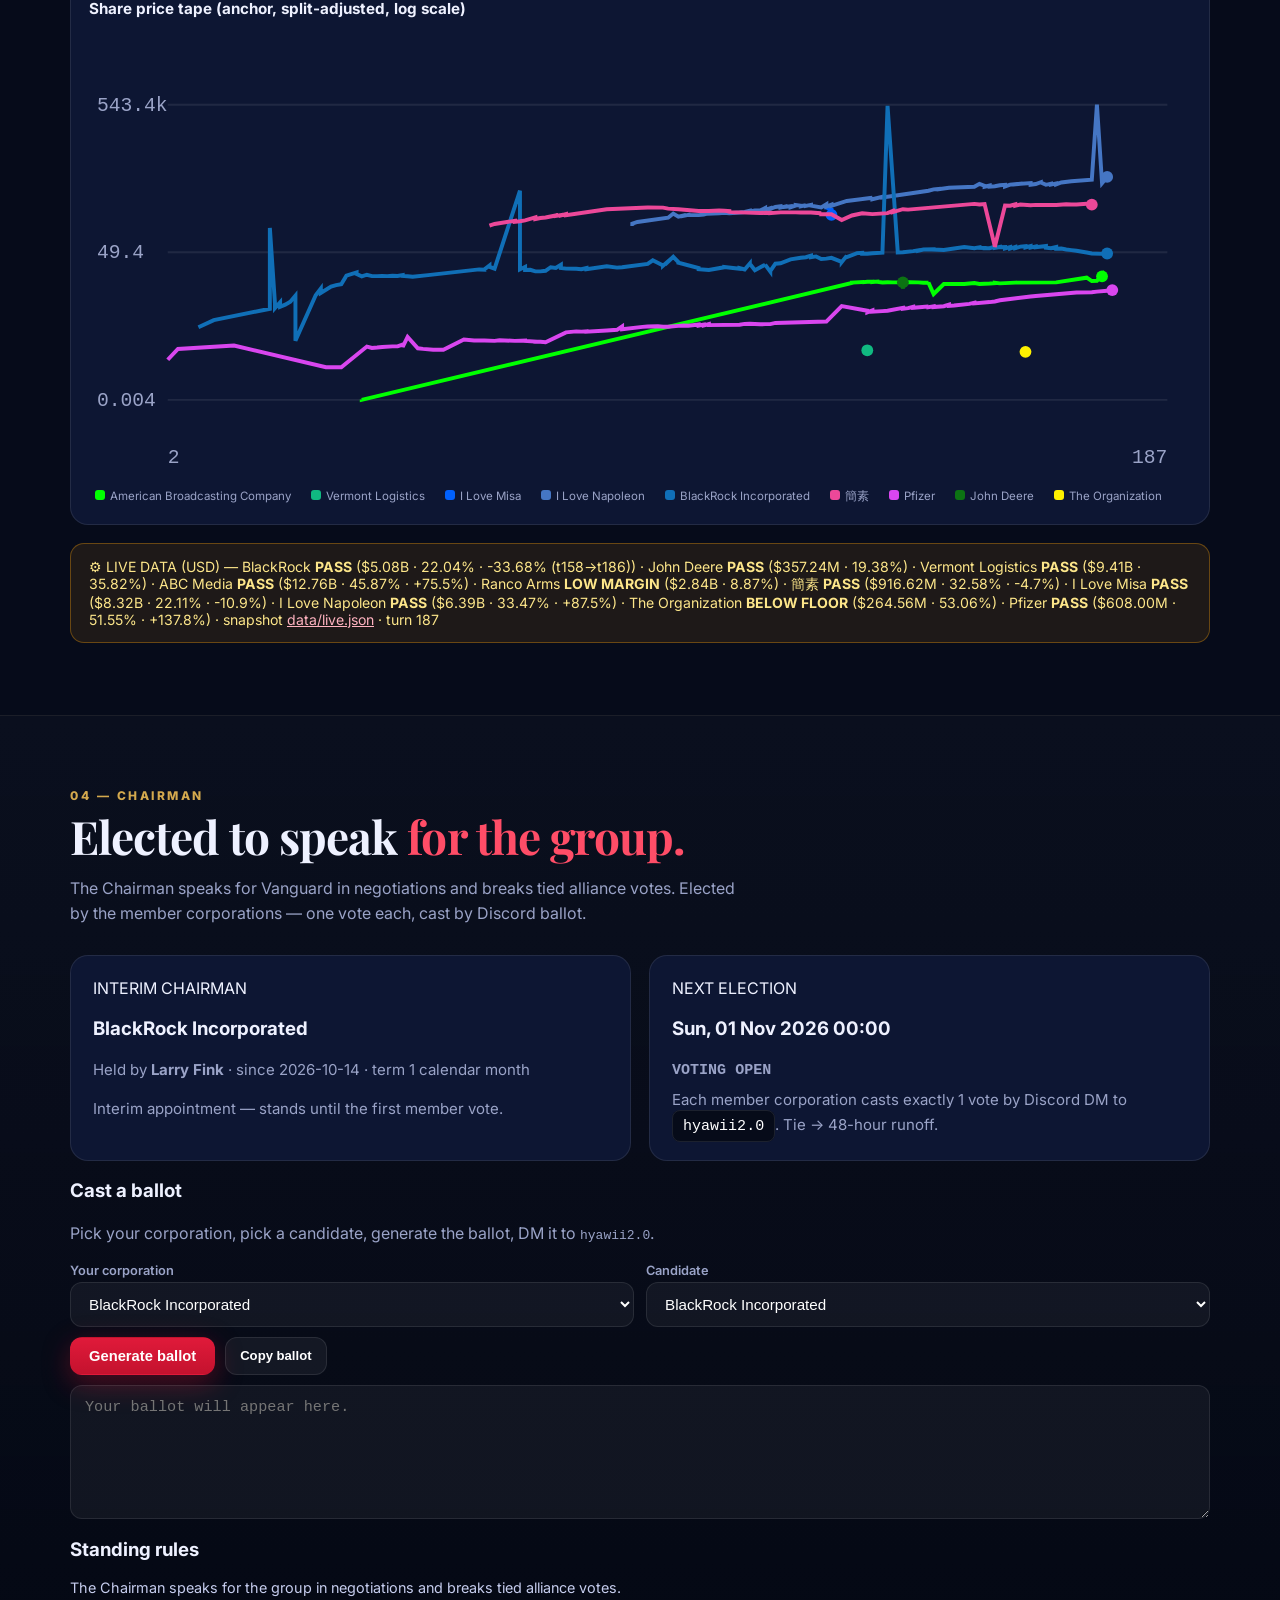
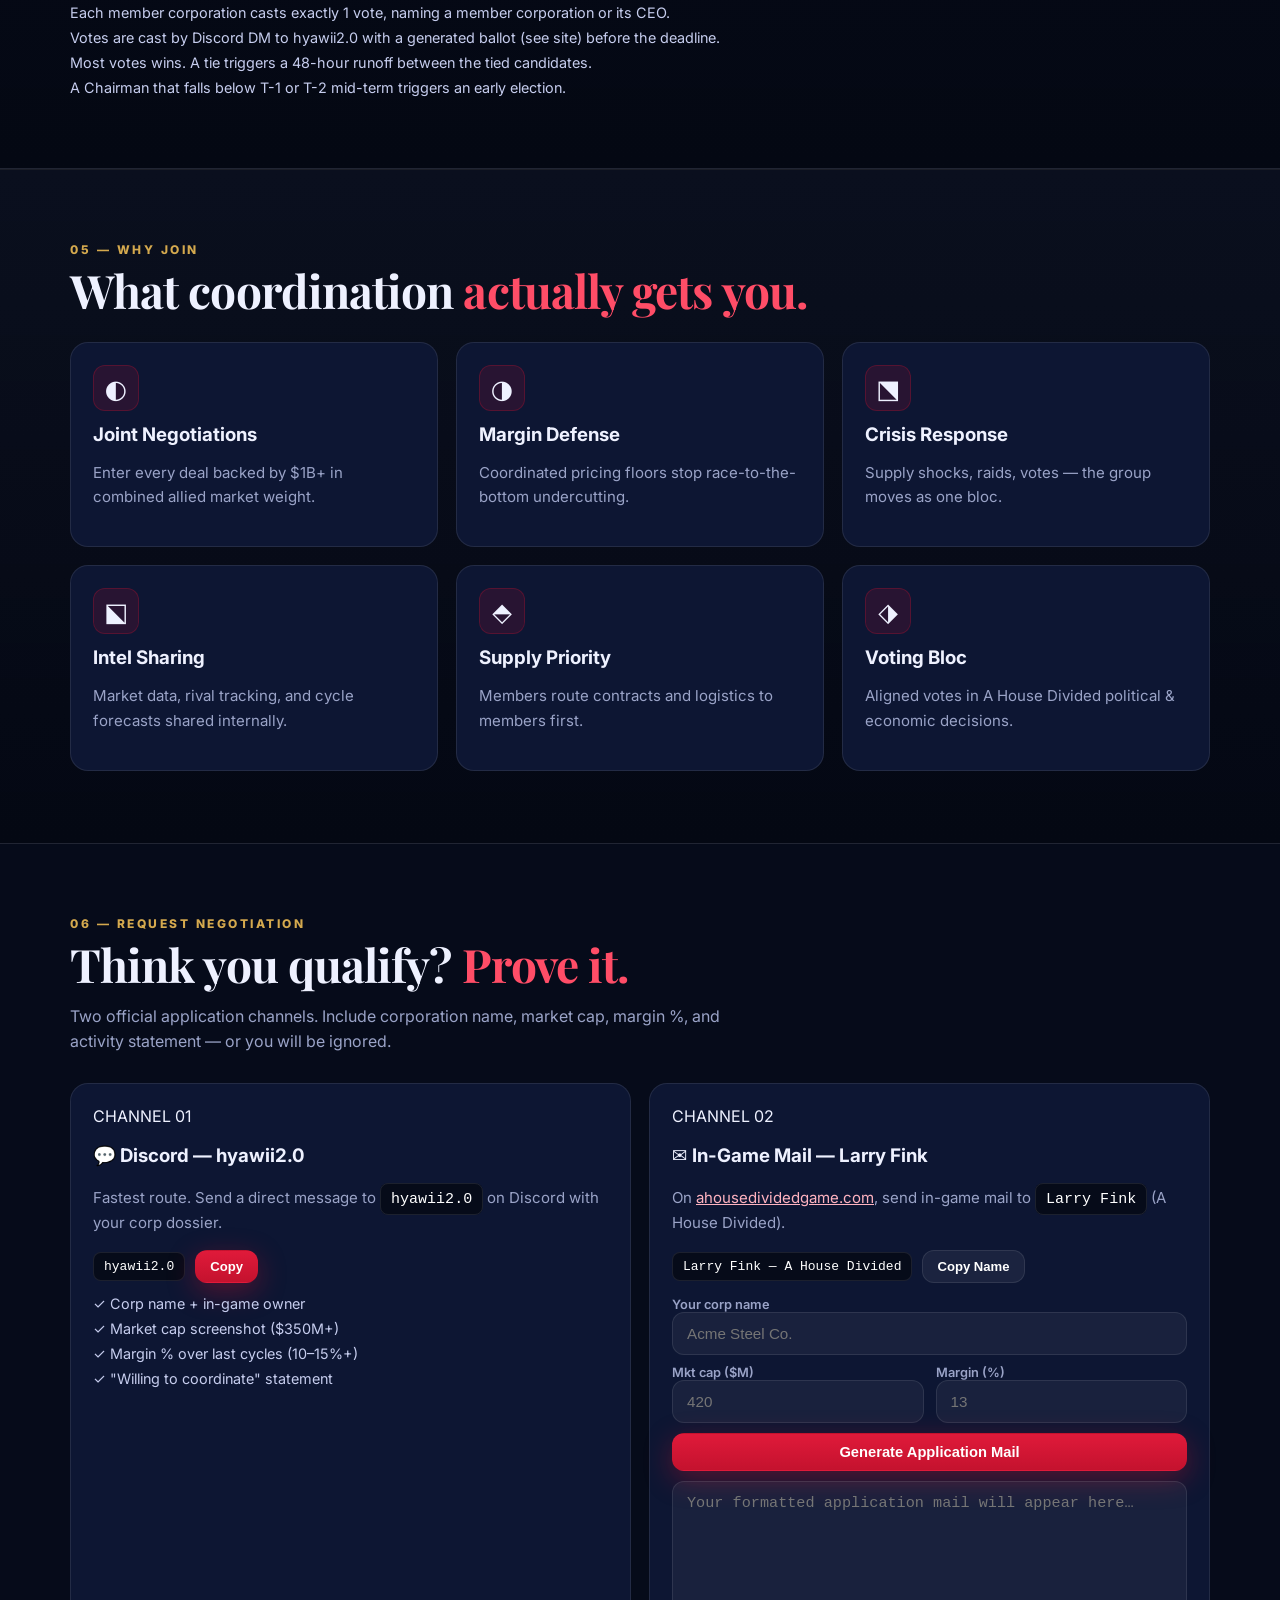
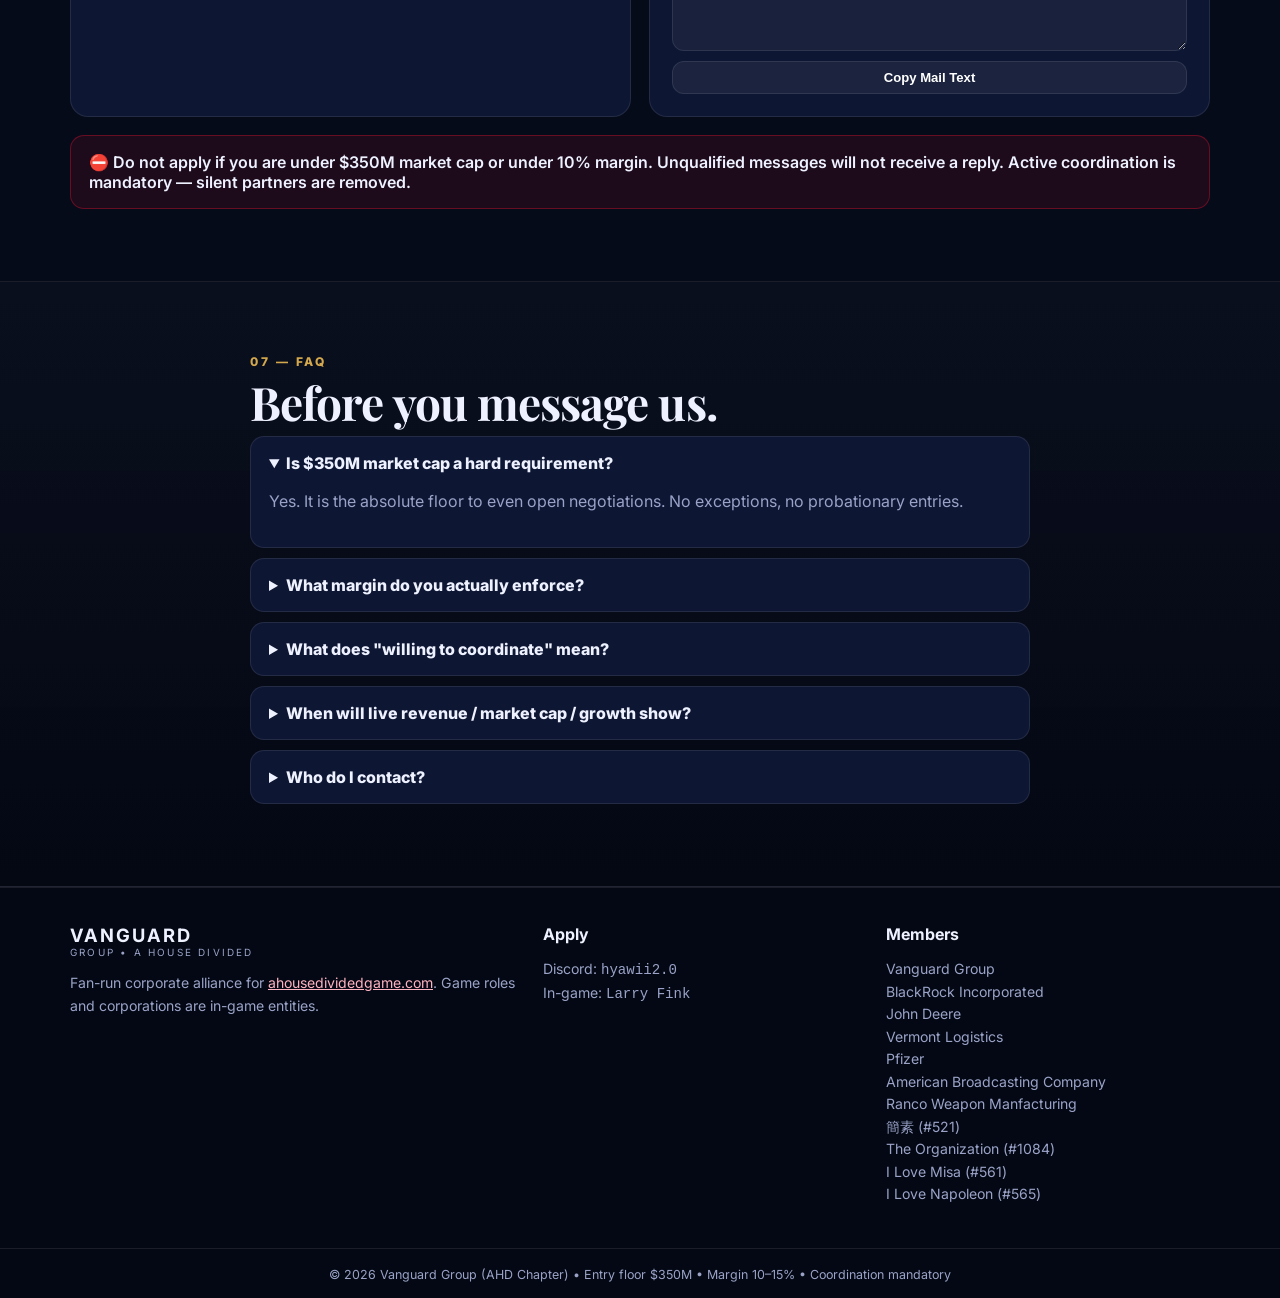
==== commit f02bd85c: "feat: hover tooltips on charts, workforce data, universal search, chairman, history graphs" ====
--- a/index.html
+++ b/index.html
@@ -83,23 +83,23 @@
         <div class="terminal-head">
           <span class="dots"><i></i><i></i><i></i></span>
           <span>VANGUARD // MEMBERS TERMINAL</span>
-          <span class="live" id="liveStamp">LIVE • TURN 186 • USD</span>
+          <span class="live" id="liveStamp">LIVE • TURN 187 • USD</span>
           <span class="live live-dim" id="turnTimer">SYNC…</span>
         </div>
         <div class="terminal-body">
           <div class="t-row t-head"><span>CORP</span><span>MKT CAP</span><span>REV</span><span>GRW·30T</span></div>
-          <div class="t-row"><span class="t-name"><b class="v-dot"></b> VANGUARD</span><span data-live="alliance:marketCap" title="Alliance combined, USD">$45.14B</span><span data-live="alliance:revenue" title="Alliance combined, USD">$4.92B</span><span class="down" data-live="alliance:growth" title="BlackRock tape t158→t185">-35.0%</span></div>
-          <div class="t-row"><span class="t-name"><b class="b-dot"></b> BLACKROCK INC.</span><span data-live="blackrock:marketCap" title="¥666,274,509,701 ≈ $4.89B">$4.89B</span><span data-live="blackrock:revenue" title="₳735,486,159 per game day ≈ $696.93M">$696.93M</span><span class="down" data-live="blackrock:growth" title="Tape t158→t185">-35.0%</span></div>
-          <div class="t-row"><span class="t-name"><b class="j-dot"></b> JOHN DEERE</span><span data-live="deere:marketCap" title="$352,844,732">$352.84M</span><span data-live="deere:revenue" title="₳82,038,890 per game day ≈ $77.74M">$77.74M</span><span data-live="deere:growth" title="Newly listed — insufficient tape">n/a</span></div>
-          <div class="t-row"><span class="t-name"><b class="vl-dot"></b> VERMONT LOG.</span><span data-live="vermont:marketCap" title="$9,736,327,637">$9.74B</span><span data-live="vermont:revenue" title="₳947,456,763 per game day ≈ $897.79M">$897.79M</span><span data-live="vermont:growth" title="Newly listed — insufficient tape">n/a</span></div>
-          <div class="t-row"><span class="t-name"><b class="pf-dot"></b> PFIZER</span><span data-live="pfizer:marketCap" title="$593,977,733">$593.98M</span><span data-live="pfizer:revenue" title="₳61,820,920 per game day ≈ $58.58M">$58.58M</span><span class="up" data-live="pfizer:growth" title="Tape t156→t186">+154.1%</span></div>
-          <div class="t-row"><span class="t-name"><b class="abc-dot"></b> ABC MEDIA</span><span data-live="abc:marketCap" title="$11,275,400,874">$11.28B</span><span data-live="abc:revenue" title="₳935,733,449 per game day ≈ $886.68M">$886.68M</span><span class="up" data-live="abc:growth" title="Tape t158→t185">+75.5%</span></div>
-          <div class="t-row"><span class="t-name"><b class="ra-dot"></b> RANCO ARMS</span><span data-live="ranco:marketCap" title="¥375,443,575,097 ≈ $2.75B">$2.75B</span><span data-live="ranco:revenue" title="₳260,089,945 per game day ≈ $246.46M">$246.46M</span><span data-live="ranco:growth" title="No share tape yet">n/a</span></div>
-          <div class="t-row"><span class="t-name"><b class="ka-dot"></b> 簡素</span><span data-live="kanso:marketCap" title="¥134,568,057,066 ≈ $987.29M">$987.29M</span><span data-live="kanso:revenue" title="₳102,093,157 per game day ≈ $96.74M">$96.74M</span><span class="down" data-live="kanso:growth" title="Tape t160→t183">-4.7%</span></div>
-          <div class="t-row"><span class="t-name"><b class="to-dot"></b> THE ORG.</span><span data-live="org:marketCap" title="¥33,255,692,677 ≈ $243.99M">$243.99M</span><span data-live="org:revenue" title="₳23,925,163 per game day ≈ $22.67M">$22.67M</span><span data-live="org:growth" title="No share tape yet">n/a</span></div>
-          <div class="t-row"><span class="t-name"><b class="misa-dot"></b> I LOVE MISA</span><span data-live="misa:marketCap" title="¥1,115,075,294,386 ≈ $8.18B">$8.18B</span><span data-live="misa:revenue" title="₳1,432,056,757 per game day ≈ $1.36B">$1.36B</span><span class="down" data-live="misa:growth" title="Tape t131→t132">-10.9%</span></div>
-          <div class="t-row"><span class="t-name"><b class="napo-dot"></b> I LOVE NAPO.</span><span data-live="napoleon:marketCap" title="¥834,510,324,937 ≈ $6.12B">$6.12B</span><span data-live="napoleon:revenue" title="₳616,362,667 per game day ≈ $584.05M">$584.05M</span><span class="up" data-live="napoleon:growth" title="Tape t155→t185">+31.6%</span></div>
-          <div class="t-note" id="snapNote">Verified 2026-10-13 · Turn 186 (October, Week 3, 1993) · figures in USD (¥136.3/$, revenue gross per game day) · margin = income ÷ revenue · growth = trailing 30-turn tape · <a href="data/live.json">raw snapshot</a></div>
+          <div class="t-row"><span class="t-name"><b class="v-dot"></b> VANGUARD</span><span data-live="alliance:marketCap" title="Alliance combined, USD">$46.95B</span><span data-live="alliance:revenue" title="Alliance combined, USD">$5.01B</span><span class="down" data-live="alliance:growth" title="BlackRock tape t158→t186">-33.7%</span></div>
+          <div class="t-row"><span class="t-name"><b class="b-dot"></b> BLACKROCK INC.</span><span data-live="blackrock:marketCap" title="¥694,583,685,631 ≈ $5.08B">$5.08B</span><span data-live="blackrock:revenue" title="₳733,747,393 per game day ≈ $693.10M">$693.10M</span><span class="down" data-live="blackrock:growth" title="Tape t158→t186">-33.7%</span></div>
+          <div class="t-row"><span class="t-name"><b class="j-dot"></b> JOHN DEERE</span><span data-live="deere:marketCap" title="$357,238,359">$357.24M</span><span data-live="deere:revenue" title="₳84,119,543 per game day ≈ $79.46M">$79.46M</span><span data-live="deere:growth" title="Newly listed — insufficient tape">n/a</span></div>
+          <div class="t-row"><span class="t-name"><b class="vl-dot"></b> VERMONT LOG.</span><span data-live="vermont:marketCap" title="$9,411,005,452">$9.41B</span><span data-live="vermont:revenue" title="₳913,280,761 per game day ≈ $862.69M">$862.69M</span><span data-live="vermont:growth" title="Newly listed — insufficient tape">n/a</span></div>
+          <div class="t-row"><span class="t-name"><b class="pf-dot"></b> PFIZER</span><span data-live="pfizer:marketCap" title="$608,004,467">$608.00M</span><span data-live="pfizer:revenue" title="₳63,243,165 per game day ≈ $59.74M">$59.74M</span><span class="up" data-live="pfizer:growth" title="Tape t159→t187">+137.8%</span></div>
+          <div class="t-row"><span class="t-name"><b class="abc-dot"></b> ABC MEDIA</span><span data-live="abc:marketCap" title="$12,763,929,622">$12.76B</span><span data-live="abc:revenue" title="₳1,007,319,466 per game day ≈ $951.52M">$951.52M</span><span class="up" data-live="abc:growth" title="Tape t158→t185">+75.5%</span></div>
+          <div class="t-row"><span class="t-name"><b class="ra-dot"></b> RANCO ARMS</span><span data-live="ranco:marketCap" title="¥388,266,326,214 ≈ $2.84B">$2.84B</span><span data-live="ranco:revenue" title="₳268,329,227 per game day ≈ $253.47M">$253.47M</span><span data-live="ranco:growth" title="No share tape yet">n/a</span></div>
+          <div class="t-row"><span class="t-name"><b class="ka-dot"></b> 簡素</span><span data-live="kanso:marketCap" title="¥125,294,739,446 ≈ $916.62M">$916.62M</span><span data-live="kanso:revenue" title="₳101,034,551 per game day ≈ $95.44M">$95.44M</span><span class="down" data-live="kanso:growth" title="Tape t160→t183">-4.7%</span></div>
+          <div class="t-row"><span class="t-name"><b class="to-dot"></b> THE ORG.</span><span data-live="org:marketCap" title="¥36,163,452,283 ≈ $264.56M">$264.56M</span><span data-live="org:revenue" title="₳25,798,753 per game day ≈ $24.37M">$24.37M</span><span data-live="org:growth" title="No share tape yet">n/a</span></div>
+          <div class="t-row"><span class="t-name"><b class="misa-dot"></b> I LOVE MISA</span><span data-live="misa:marketCap" title="¥1,137,385,789,985 ≈ $8.32B">$8.32B</span><span data-live="misa:revenue" title="₳1,449,875,548 per game day ≈ $1.37B">$1.37B</span><span class="down" data-live="misa:growth" title="Tape t131→t132">-10.9%</span></div>
+          <div class="t-row"><span class="t-name"><b class="napo-dot"></b> I LOVE NAPO.</span><span data-live="napoleon:marketCap" title="¥873,369,767,371 ≈ $6.39B">$6.39B</span><span data-live="napoleon:revenue" title="₳652,371,012 per game day ≈ $616.23M">$616.23M</span><span class="up" data-live="napoleon:growth" title="Tape t160→t186">+87.5%</span></div>
+          <div class="t-note" id="snapNote">Verified 2026-10-13 · Turn 187 (October, Week 4, 1993) · figures in USD (¥136.69/$, revenue gross per game day) · margin = income ÷ revenue · growth = trailing 30-turn tape · <a href="data/live.json">raw snapshot</a></div>
           <div class="t-req">
             <div>ENTRY FLOOR <strong>$350,000,000</strong></div>
             <div class="bar"><div class="bar-fill" style="width:100%"></div></div>
@@ -235,170 +235,225 @@
         <h3>Vanguard Group</h3>
         <p class="m-desc">Central coordinator. Sets negotiation floors, runs joint strategy, and enforces margin discipline across the alliance.</p>
         <div class="m-stats">
-          <div><small>REVENUE</small><strong data-live="alliance:revenue" title="Alliance combined, USD">$4.92B</strong></div>
-          <div><small>MKT CAP</small><strong data-live="alliance:marketCap" title="Alliance combined, USD">$45.14B</strong></div>
-          <div><small>GROWTH</small><strong data-live="alliance:growth" data-growth="long" title="BlackRock tape t158→t185">-35.02% (t158→t185)</strong></div>
-        </div>
-        <p class="t-note">Alliance combined figures, USD (8 member corporations).</p>
+          <div><small>REVENUE</small><strong data-live="alliance:revenue" title="Alliance combined, USD">$5.01B</strong></div>
+          <div><small>MKT CAP</small><strong data-live="alliance:marketCap" title="Alliance combined, USD">$46.95B</strong></div>
+          <div><small>GROWTH</small><strong data-live="alliance:growth" data-growth="long" title="BlackRock tape t158→t186">-33.68% (t158→t186)</strong></div>
+        </div>
+        <p class="t-note">Alliance combined figures, USD (10 member corporations).</p>
+        <div class="m-stats">
+          <div><small>WORKERS</small><strong data-live="alliance:workers">2,258,848</strong></div>
+          <div><small>SECTORS</small><strong data-live="alliance:sectors">299</strong></div>
+          <div><small>DIVIDEND</small><strong>—</strong></div>
+        </div>
       </article>
       <article class="member reveal">
         <div class="m-top"><span class="m-role">■ MEMBER CORPORATION</span><span class="live-dot">● ACTIVE</span></div>
         <div class="m-logo blackrock">BLACKROCK<span>INCORPORATED</span></div>
         <h3>BlackRock Incorporated</h3>
-        <p class="m-desc">Capital & holdings powerhouse. Anchors group liquidity and long-horizon investment coordination. <span id="blackrockNote">Passes T-1 + T-2 ($4.89B cap, 19.58% margin).</span></p>
-        <div class="m-stats">
-          <div><small>REVENUE</small><strong data-live="blackrock:revenue" title="₳735,486,159 per game day ≈ $696.93M">$696.93M</strong></div>
-          <div><small>MKT CAP</small><strong data-live="blackrock:marketCap" title="¥666,274,509,701 ≈ $4.89B">$4.89B</strong></div>
-          <div><small>GROWTH</small><strong data-live="blackrock:growth" data-growth="long" title="Tape t158→t185">-35.02% (t158→t185)</strong></div>
-        </div>
-        <div class="m-stats">
-          <div><small>MARGIN</small><strong data-live="blackrock:margin">19.58%</strong></div>
+        <p class="m-desc">Capital & holdings powerhouse. Anchors group liquidity and long-horizon investment coordination. <span id="blackrockNote">Passes T-1 + T-2 ($5.08B cap, 22.04% margin).</span></p>
+        <div class="m-stats">
+          <div><small>REVENUE</small><strong data-live="blackrock:revenue" title="₳733,747,393 per game day ≈ $693.10M">$693.10M</strong></div>
+          <div><small>MKT CAP</small><strong data-live="blackrock:marketCap" title="¥694,583,685,631 ≈ $5.08B">$5.08B</strong></div>
+          <div><small>GROWTH</small><strong data-live="blackrock:growth" data-growth="long" title="Tape t158→t186">-33.68% (t158→t186)</strong></div>
+        </div>
+        <div class="m-stats">
+          <div><small>MARGIN</small><strong data-live="blackrock:margin">22.04%</strong></div>
           <div><small>RATING</small><strong data-live="blackrock:rating">AAA</strong></div>
           <div><small>CEO</small><strong>Larry Fink</strong></div>
+        </div>
+        <div class="m-stats">
+          <div><small>WORKERS</small><strong data-live="blackrock:workers">396,313</strong></div>
+          <div><small>SECTORS</small><strong data-live="blackrock:sectors">73</strong></div>
+          <div><small>DIVIDEND</small><strong data-live="blackrock:div">0%</strong></div>
         </div>
       </article>
       <article class="member reveal">
         <div class="m-top"><span class="m-role">■ SUBSIDIARY · 66% BLACKROCK</span><span class="live-dot">● ACTIVE</span></div>
         <div class="m-logo deere"><span class="deere-mark">🦌</span> JOHN DEERE<span>INDUSTRIALS</span></div>
         <h3>John Deere</h3>
-        <p class="m-desc">Industrial backbone. Heavy production, supply-chain weight, and resilient margin performance. <span id="deereNote">Meets the $350M floor ($352.84M cap, 20.57% margin) — freshly crossed.</span></p>
-        <div class="m-stats">
-          <div><small>REVENUE</small><strong data-live="deere:revenue" title="₳82,038,890 per game day ≈ $77.74M">$77.74M</strong></div>
-          <div><small>MKT CAP</small><strong data-live="deere:marketCap" title="$352,844,732">$352.84M</strong></div>
+        <p class="m-desc">Industrial backbone. Heavy production, supply-chain weight, and resilient margin performance. <span id="deereNote">Meets the $350M floor ($357.24M cap, 19.38% margin) — freshly crossed.</span></p>
+        <div class="m-stats">
+          <div><small>REVENUE</small><strong data-live="deere:revenue" title="₳84,119,543 per game day ≈ $79.46M">$79.46M</strong></div>
+          <div><small>MKT CAP</small><strong data-live="deere:marketCap" title="$357,238,359">$357.24M</strong></div>
           <div><small>GROWTH</small><strong data-live="deere:growth" title="Newly listed — insufficient tape">n/a</strong></div>
         </div>
         <div class="m-stats">
-          <div><small>MARGIN</small><strong data-live="deere:margin">20.57%</strong></div>
+          <div><small>MARGIN</small><strong data-live="deere:margin">19.38%</strong></div>
           <div><small>RATING</small><strong data-live="deere:rating">AAA</strong></div>
           <div><small>CEO</small><strong>Darren W. Woods</strong></div>
+        </div>
+        <div class="m-stats">
+          <div><small>WORKERS</small><strong data-live="deere:workers">30,984</strong></div>
+          <div><small>SECTORS</small><strong data-live="deere:sectors">14</strong></div>
+          <div><small>DIVIDEND</small><strong data-live="deere:div">0%</strong></div>
         </div>
       </article>
       <article class="member reveal">
         <div class="m-top"><span class="m-role">■ MEMBER CORPORATION</span><span class="live-dot">● ACTIVE</span></div>
         <div class="m-logo vermont">VERMONT<span>LOGISTICS</span></div>
         <h3>Vermont Logistics</h3>
-        <p class="m-desc">US heavy-haul logistics network across 70 sectors. Highest margin in the alliance. <span id="vermontNote">Passes T-1 + T-2 ($9.74B cap, 38.20% margin).</span></p>
-        <div class="m-stats">
-          <div><small>REVENUE</small><strong data-live="vermont:revenue" title="₳947,456,763 per game day ≈ $897.79M">$897.79M</strong></div>
-          <div><small>MKT CAP</small><strong data-live="vermont:marketCap" title="$9,736,327,637">$9.74B</strong></div>
+        <p class="m-desc">US heavy-haul logistics network across 70 sectors. Highest margin in the alliance. <span id="vermontNote">Passes T-1 + T-2 ($9.41B cap, 35.82% margin).</span></p>
+        <div class="m-stats">
+          <div><small>REVENUE</small><strong data-live="vermont:revenue" title="₳913,280,761 per game day ≈ $862.69M">$862.69M</strong></div>
+          <div><small>MKT CAP</small><strong data-live="vermont:marketCap" title="$9,411,005,452">$9.41B</strong></div>
           <div><small>GROWTH</small><strong data-live="vermont:growth" title="Newly listed — insufficient tape">n/a</strong></div>
         </div>
         <div class="m-stats">
-          <div><small>MARGIN</small><strong data-live="vermont:margin">38.20%</strong></div>
+          <div><small>MARGIN</small><strong data-live="vermont:margin">35.82%</strong></div>
           <div><small>RATING</small><strong data-live="vermont:rating">AAA</strong></div>
           <div><small>CEO</small><strong>Malik Rahman</strong></div>
+        </div>
+        <div class="m-stats">
+          <div><small>WORKERS</small><strong data-live="vermont:workers">545,470</strong></div>
+          <div><small>SECTORS</small><strong data-live="vermont:sectors">70</strong></div>
+          <div><small>DIVIDEND</small><strong data-live="vermont:div">0%</strong></div>
         </div>
       </article>
       <article class="member reveal">
         <div class="m-top"><span class="m-role">■ MEMBER · 28.7% BLACKROCK STAKE</span><span class="live-dot">● ACTIVE</span></div>
         <div class="m-logo"><img src="https://cdn.ahousedividedgame.com/corporation-logos/6ac3d92fc6e9f850d9777824-1791899727311.webp" alt="Pfizer logo" loading="lazy" onerror="this.outerHTML='PFIZER'" /></div>
         <h3>Pfizer</h3>
-        <p class="m-desc">US energy holding across 9 sectors. Strong margin, triple-digit tape growth. <span id="pfizerNote">Meets the $350M floor ($593.98M cap, 51.42% margin).</span></p>
-        <div class="m-stats">
-          <div><small>REVENUE</small><strong data-live="pfizer:revenue" title="₳61,820,920 per game day ≈ $58.58M">$58.58M</strong></div>
-          <div><small>MKT CAP</small><strong data-live="pfizer:marketCap" title="$593,977,733">$593.98M</strong></div>
-          <div><small>GROWTH</small><strong data-live="pfizer:growth" data-growth="long" title="Tape t156→t186">+154.09% (t156→t186)</strong></div>
-        </div>
-        <div class="m-stats">
-          <div><small>MARGIN</small><strong data-live="pfizer:margin">51.42%</strong></div>
+        <p class="m-desc">US energy holding across 9 sectors. Strong margin, triple-digit tape growth. <span id="pfizerNote">Meets the $350M floor ($608.00M cap, 51.55% margin).</span></p>
+        <div class="m-stats">
+          <div><small>REVENUE</small><strong data-live="pfizer:revenue" title="₳63,243,165 per game day ≈ $59.74M">$59.74M</strong></div>
+          <div><small>MKT CAP</small><strong data-live="pfizer:marketCap" title="$608,004,467">$608.00M</strong></div>
+          <div><small>GROWTH</small><strong data-live="pfizer:growth" data-growth="long" title="Tape t159→t187">+137.77% (t159→t187)</strong></div>
+        </div>
+        <div class="m-stats">
+          <div><small>MARGIN</small><strong data-live="pfizer:margin">51.55%</strong></div>
           <div><small>RATING</small><strong data-live="pfizer:rating">AAA</strong></div>
           <div><small>CEO</small><strong>Ronald Reagan</strong></div>
+        </div>
+        <div class="m-stats">
+          <div><small>WORKERS</small><strong data-live="pfizer:workers">14,531</strong></div>
+          <div><small>SECTORS</small><strong data-live="pfizer:sectors">9</strong></div>
+          <div><small>DIVIDEND</small><strong data-live="pfizer:div">5%</strong></div>
         </div>
       </article>
       <article class="member reveal">
         <div class="m-top"><span class="m-role">■ MEMBER CORPORATION</span><span class="live-dot">● ACTIVE</span></div>
         <div class="m-logo"><img src="https://cdn.ahousedividedgame.com/corporation-logos/6ac763824f4573325e5f8069-1791634076204.webp" alt="American Broadcasting Company logo" loading="lazy" onerror="this.outerHTML='ABC'" /></div>
         <h3>American Broadcasting Company</h3>
-        <p class="m-desc">US media network across 51 sectors. <span id="abcNote">Passes T-1 + T-2 ($11.28B cap, 46.22% margin).</span></p>
-        <div class="m-stats">
-          <div><small>REVENUE</small><strong data-live="abc:revenue" title="₳935,733,449 per game day ≈ $886.68M">$886.68M</strong></div>
-          <div><small>MKT CAP</small><strong data-live="abc:marketCap" title="$11,275,400,874">$11.28B</strong></div>
+        <p class="m-desc">US media network across 51 sectors. <span id="abcNote">Passes T-1 + T-2 ($12.76B cap, 45.87% margin).</span></p>
+        <div class="m-stats">
+          <div><small>REVENUE</small><strong data-live="abc:revenue" title="₳1,007,319,466 per game day ≈ $951.52M">$951.52M</strong></div>
+          <div><small>MKT CAP</small><strong data-live="abc:marketCap" title="$12,763,929,622">$12.76B</strong></div>
           <div><small>GROWTH</small><strong data-live="abc:growth" data-growth="long" title="Tape t158→t185">+75.51% (t158→t185)</strong></div>
         </div>
         <div class="m-stats">
-          <div><small>MARGIN</small><strong data-live="abc:margin">46.22%</strong></div>
+          <div><small>MARGIN</small><strong data-live="abc:margin">45.87%</strong></div>
           <div><small>RATING</small><strong data-live="abc:rating">AAA</strong></div>
           <div><small>CEO</small><strong>Rat</strong></div>
+        </div>
+        <div class="m-stats">
+          <div><small>WORKERS</small><strong data-live="abc:workers">444,819</strong></div>
+          <div><small>SECTORS</small><strong data-live="abc:sectors">52</strong></div>
+          <div><small>DIVIDEND</small><strong data-live="abc:div">20%</strong></div>
         </div>
       </article>
       <article class="member reveal">
         <div class="m-top"><span class="m-role">■ MEMBER CORPORATION</span><span class="live-dot">● ACTIVE</span></div>
         <div class="m-logo"><img src="https://cdn.ahousedividedgame.com/corporation-logos/6ac9e73e96249b1f17b71dca-1791643534845.webp" alt="Ranco Weapon Manfacturing logo" loading="lazy" onerror="this.outerHTML='RANCO'" /></div>
         <h3>Ranco Weapon Manfacturing</h3>
-        <p class="m-desc">JP defense manufacturer across 47 sectors. Scale is there, margin is not. <span id="rancoNote">Margin 8.57% — below the 10% floor, flagged. Market cap $2.75B holds.</span></p>
-        <div class="m-stats">
-          <div><small>REVENUE</small><strong data-live="ranco:revenue" title="₳260,089,945 per game day ≈ $246.46M">$246.46M</strong></div>
-          <div><small>MKT CAP</small><strong data-live="ranco:marketCap" title="¥375,443,575,097 ≈ $2.75B">$2.75B</strong></div>
+        <p class="m-desc">JP defense manufacturer across 47 sectors. Scale is there, margin is not. <span id="rancoNote">Margin 8.87% — below the 10% floor, flagged. Market cap $2.84B holds.</span></p>
+        <div class="m-stats">
+          <div><small>REVENUE</small><strong data-live="ranco:revenue" title="₳268,329,227 per game day ≈ $253.47M">$253.47M</strong></div>
+          <div><small>MKT CAP</small><strong data-live="ranco:marketCap" title="¥388,266,326,214 ≈ $2.84B">$2.84B</strong></div>
           <div><small>GROWTH</small><strong data-live="ranco:growth" title="No share tape yet">n/a</strong></div>
         </div>
         <div class="m-stats">
-          <div><small>MARGIN</small><strong data-live="ranco:margin">8.57%</strong></div>
+          <div><small>MARGIN</small><strong data-live="ranco:margin">8.87%</strong></div>
           <div><small>RATING</small><strong data-live="ranco:rating">AA</strong></div>
           <div><small>CEO</small><strong>Ranco Hashimoto</strong></div>
+        </div>
+        <div class="m-stats">
+          <div><small>WORKERS</small><strong data-live="ranco:workers">99,040</strong></div>
+          <div><small>SECTORS</small><strong data-live="ranco:sectors">48</strong></div>
+          <div><small>DIVIDEND</small><strong data-live="ranco:div">0%</strong></div>
         </div>
       </article>
       <article class="member reveal">
         <div class="m-top"><span class="m-role">■ MEMBER CORPORATION</span><span class="live-dot">● ACTIVE</span></div>
         <div class="m-logo kanso">簡素<span>TECHNOLOGY</span></div>
         <h3>簡素 (#521)</h3>
-        <p class="m-desc">JP technology holding across 5 sectors. <span id="kansoNote">Passes T-1 + T-2 ($987.29M cap, 34.77% margin).</span></p>
-        <div class="m-stats">
-          <div><small>REVENUE</small><strong data-live="kanso:revenue" title="₳102,093,157 per game day ≈ $96.74M">$96.74M</strong></div>
-          <div><small>MKT CAP</small><strong data-live="kanso:marketCap" title="¥134,568,057,066 ≈ $987.29M">$987.29M</strong></div>
+        <p class="m-desc">JP technology holding across 5 sectors. <span id="kansoNote">Passes T-1 + T-2 ($916.62M cap, 32.58% margin).</span></p>
+        <div class="m-stats">
+          <div><small>REVENUE</small><strong data-live="kanso:revenue" title="₳101,034,551 per game day ≈ $95.44M">$95.44M</strong></div>
+          <div><small>MKT CAP</small><strong data-live="kanso:marketCap" title="¥125,294,739,446 ≈ $916.62M">$916.62M</strong></div>
           <div><small>GROWTH</small><strong data-live="kanso:growth" data-growth="long" title="Tape t160→t183">-4.74% (t160→t183)</strong></div>
         </div>
         <div class="m-stats">
-          <div><small>MARGIN</small><strong data-live="kanso:margin">34.77%</strong></div>
+          <div><small>MARGIN</small><strong data-live="kanso:margin">32.58%</strong></div>
           <div><small>RATING</small><strong data-live="kanso:rating">AA</strong></div>
           <div><small>CEO</small><strong>Satoshi Fukuda</strong></div>
+        </div>
+        <div class="m-stats">
+          <div><small>WORKERS</small><strong data-live="kanso:workers">52,466</strong></div>
+          <div><small>SECTORS</small><strong data-live="kanso:sectors">5</strong></div>
+          <div><small>DIVIDEND</small><strong data-live="kanso:div">20%</strong></div>
         </div>
       </article>
       <article class="member reveal">
         <div class="m-top"><span class="m-role">■ SUBSIDIARY · 55% BLACKROCK</span><span class="live-dot">● ACTIVE</span></div>
         <div class="m-logo"><img src="https://cdn.ahousedividedgame.com/corporation-logos/6ace7b48076f76a31679a279-1791917252503.webp" alt="The Organization logo" loading="lazy" onerror="this.outerHTML='ORG'" /></div>
         <h3>The Organization</h3>
-        <p class="m-desc">JP energy outfit, 4 sectors. Early days. <span id="orgNote">At $243.99M — below the $350M floor, flagged pending recovery. Margin 53.11% holds.</span></p>
-        <div class="m-stats">
-          <div><small>REVENUE</small><strong data-live="org:revenue" title="₳23,925,163 per game day ≈ $22.67M">$22.67M</strong></div>
-          <div><small>MKT CAP</small><strong data-live="org:marketCap" title="¥33,255,692,677 ≈ $243.99M">$243.99M</strong></div>
+        <p class="m-desc">JP energy outfit, 4 sectors. Early days. <span id="orgNote">At $264.56M — below the $350M floor, flagged pending recovery. Margin 53.06% holds.</span></p>
+        <div class="m-stats">
+          <div><small>REVENUE</small><strong data-live="org:revenue" title="₳25,798,753 per game day ≈ $24.37M">$24.37M</strong></div>
+          <div><small>MKT CAP</small><strong data-live="org:marketCap" title="¥36,163,452,283 ≈ $264.56M">$264.56M</strong></div>
           <div><small>GROWTH</small><strong data-live="org:growth" title="No share tape yet">n/a</strong></div>
         </div>
         <div class="m-stats">
-          <div><small>MARGIN</small><strong data-live="org:margin">53.11%</strong></div>
+          <div><small>MARGIN</small><strong data-live="org:margin">53.06%</strong></div>
           <div><small>RATING</small><strong data-live="org:rating">—</strong></div>
           <div><small>CEO</small><strong>Nariyoshi Miyagi</strong></div>
+        </div>
+        <div class="m-stats">
+          <div><small>WORKERS</small><strong data-live="org:workers">5,725</strong></div>
+          <div><small>SECTORS</small><strong data-live="org:sectors">4</strong></div>
+          <div><small>DIVIDEND</small><strong data-live="org:div">0%</strong></div>
         </div>
       </article>
       <article class="member reveal">
         <div class="m-top"><span class="m-role">■ MEMBER CORPORATION</span><span class="live-dot">● ACTIVE</span></div>
         <div class="m-logo"><img src="https://cdn.ahousedividedgame.com/corporation-logos/6ac56dd29c01603665694296-1791929558224.webp" alt="I Love Misa logo" loading="lazy" onerror="this.outerHTML='MISA'" /></div>
         <h3>I Love Misa</h3>
-        <p class="m-desc">JP manufacturing giant. Run by Napoleon Astrae — who also owns 75% of it. <span id="misaNote">Passes T-1 + T-2 ($8.18B cap, 23.72% margin).</span></p>
-        <div class="m-stats">
-          <div><small>REVENUE</small><strong data-live="misa:revenue" title="₳1,432,056,757 per game day ≈ $1.36B">$1.36B</strong></div>
-          <div><small>MKT CAP</small><strong data-live="misa:marketCap" title="¥1,115,075,294,386 ≈ $8.18B">$8.18B</strong></div>
+        <p class="m-desc">JP manufacturing giant. Run by Napoleon Astrae — who also owns 75% of it. <span id="misaNote">Passes T-1 + T-2 ($8.32B cap, 22.11% margin).</span></p>
+        <div class="m-stats">
+          <div><small>REVENUE</small><strong data-live="misa:revenue" title="₳1,449,875,548 per game day ≈ $1.37B">$1.37B</strong></div>
+          <div><small>MKT CAP</small><strong data-live="misa:marketCap" title="¥1,137,385,789,985 ≈ $8.32B">$8.32B</strong></div>
           <div><small>GROWTH</small><strong data-live="misa:growth" data-growth="long" title="Tape t131→t132">-10.88% (t131→t132)</strong></div>
         </div>
         <div class="m-stats">
-          <div><small>MARGIN</small><strong data-live="misa:margin">23.72%</strong></div>
+          <div><small>MARGIN</small><strong data-live="misa:margin">22.11%</strong></div>
           <div><small>RATING</small><strong data-live="misa:rating">AA</strong></div>
           <div><small>CEO</small><strong>Napoleon Astrae</strong></div>
+        </div>
+        <div class="m-stats">
+          <div><small>WORKERS</small><strong data-live="misa:workers">468,887</strong></div>
+          <div><small>SECTORS</small><strong data-live="misa:sectors">12</strong></div>
+          <div><small>DIVIDEND</small><strong data-live="misa:div">20%</strong></div>
         </div>
       </article>
       <article class="member reveal">
         <div class="m-top"><span class="m-role">■ MEMBER CORPORATION</span><span class="live-dot">● ACTIVE</span></div>
         <div class="m-logo"><img src="https://cdn.ahousedividedgame.com/corporation-logos/6ac5701a9c0160366569479b-1791899834943.webp" alt="I Love Napoleon logo" loading="lazy" onerror="this.outerHTML='NAPO'" /></div>
         <h3>I Love Napoleon</h3>
-        <p class="m-desc">JP agriculture holding. Run by Misa Astrae — who also owns 78.1% of it. <span id="napoleonNote">Passes T-1 + T-2 ($6.12B cap, 35.36% margin).</span></p>
-        <div class="m-stats">
-          <div><small>REVENUE</small><strong data-live="napoleon:revenue" title="₳616,362,667 per game day ≈ $584.05M">$584.05M</strong></div>
-          <div><small>MKT CAP</small><strong data-live="napoleon:marketCap" title="¥834,510,324,937 ≈ $6.12B">$6.12B</strong></div>
-          <div><small>GROWTH</small><strong data-live="napoleon:growth" data-growth="long" title="Tape t155→t185">+31.61% (t155→t185)</strong></div>
-        </div>
-        <div class="m-stats">
-          <div><small>MARGIN</small><strong data-live="napoleon:margin">35.36%</strong></div>
+        <p class="m-desc">JP agriculture holding. Run by Misa Astrae — who also owns 78.1% of it. <span id="napoleonNote">Passes T-1 + T-2 ($6.39B cap, 33.47% margin).</span></p>
+        <div class="m-stats">
+          <div><small>REVENUE</small><strong data-live="napoleon:revenue" title="₳652,371,012 per game day ≈ $616.23M">$616.23M</strong></div>
+          <div><small>MKT CAP</small><strong data-live="napoleon:marketCap" title="¥873,369,767,371 ≈ $6.39B">$6.39B</strong></div>
+          <div><small>GROWTH</small><strong data-live="napoleon:growth" data-growth="long" title="Tape t160→t186">+87.47% (t160→t186)</strong></div>
+        </div>
+        <div class="m-stats">
+          <div><small>MARGIN</small><strong data-live="napoleon:margin">33.47%</strong></div>
           <div><small>RATING</small><strong data-live="napoleon:rating">A</strong></div>
           <div><small>CEO</small><strong>Misa Astrae</strong></div>
+        </div>
+        <div class="m-stats">
+          <div><small>WORKERS</small><strong data-live="napoleon:workers">200,613</strong></div>
+          <div><small>SECTORS</small><strong data-live="napoleon:sectors">12</strong></div>
+          <div><small>DIVIDEND</small><strong data-live="napoleon:div">0%</strong></div>
         </div>
       </article>
     </div>
@@ -429,8 +484,12 @@
       <div class="chart-card reveal"><h4>Market cap by member (USD)</h4><div id="chCapBars" class="chart"></div></div>
       <div class="chart-card reveal"><h4>Margin by member (floor 10%)</h4><div id="chMarginBars" class="chart"></div></div>
     </div>
+    <div class="grid-2">
+      <div class="chart-card reveal"><h4>Workforce by member</h4><div id="chWorkers" class="chart"></div></div>
+      <div class="chart-card reveal"><h4>Sectors operated by member</h4><div id="chSectors" class="chart"></div></div>
+    </div>
     <div class="chart-card reveal"><h4>Share price tape (anchor, split-adjusted, log scale)</h4><div id="chTape" class="chart"></div><div id="chTapeLegend" class="chart-legend"></div></div>
-    <div class="wip-banner" id="dataBanner">⚙ LIVE DATA (USD) — BlackRock <strong>PASS</strong> ($4.89B · 19.58% · -35.02%) · John Deere <strong>PASS</strong> ($352.84M · 20.57%) · Vermont Logistics <strong>PASS</strong> ($9.74B · 38.20%) · Pfizer <strong>PASS</strong> ($593.98M · 51.42% · +154.09%) · ABC Media <strong>PASS</strong> ($11.28B · 46.22% · +75.51%) · Ranco Arms <strong>LOW MARGIN</strong> ($2.75B · 8.57%) · 簡素 <strong>PASS</strong> ($987.29M · 34.77% · -4.74%) · The Organization <strong>BELOW FLOOR</strong> ($243.99M · 53.11%) · I Love Misa <strong>PASS</strong> ($8.18B · 23.72% · -10.88%) · I Love Napoleon <strong>PASS</strong> ($6.12B · 35.36% · +31.61%) · snapshot <a href="data/live.json">data/live.json</a> · turn 186</div>
+    <div class="wip-banner" id="dataBanner">⚙ LIVE DATA (USD) — BlackRock <strong>PASS</strong> ($5.08B · 22.04% · -33.68%) · John Deere <strong>PASS</strong> ($357.24M · 19.38%) · Vermont Logistics <strong>PASS</strong> ($9.41B · 35.82%) · Pfizer <strong>PASS</strong> ($608.00M · 51.55% · +137.77%) · ABC Media <strong>PASS</strong> ($12.76B · 45.87% · +75.51%) · Ranco Arms <strong>LOW MARGIN</strong> ($2.84B · 8.87%) · 簡素 <strong>PASS</strong> ($916.62M · 32.58% · -4.74%) · The Organization <strong>BELOW FLOOR</strong> ($264.56M · 53.06%) · I Love Misa <strong>PASS</strong> ($8.32B · 22.11% · -10.88%) · I Love Napoleon <strong>PASS</strong> ($6.39B · 33.47% · +87.47%) · snapshot <a href="data/live.json">data/live.json</a> · turn 187</div>
   </div>
 </section>
 
--- a/styles.css
+++ b/styles.css
@@ -116,6 +116,12 @@
 .chart svg{width:100%;height:auto;display:block}
 .chart-legend{display:flex;flex-wrap:wrap;gap:8px;margin-top:8px;font-size:.72rem;color:var(--muted)}
 .chart-legend b{display:inline-block;width:10px;height:10px;border-radius:3px;margin-right:5px}
+.chart-legend span{cursor:default;padding:2px 6px;border-radius:8px}
+.chart-legend span:hover{background:rgba(255,255,255,.08)}
+.chart-tip{position:fixed;z-index:200;pointer-events:none;background:#0a1030;border:1px solid rgba(255,255,255,.2);border-radius:10px;padding:8px 12px;font-size:.76rem;line-height:1.5;color:#eef1ff;box-shadow:0 10px 30px rgba(0,0,0,.5);max-width:240px}
+.chart-tip strong{display:block;font-size:.8rem;margin-bottom:2px}
+.chart-tip div{white-space:nowrap}
+.chart-tip b{display:inline-block;width:9px;height:9px;border-radius:3px;margin-right:6px}
 .verdict{flex:1;border:1px dashed rgba(255,255,255,.2);border-radius:16px;padding:20px;text-align:left}
 .v-label{font-size:.68rem;letter-spacing:2px;color:var(--muted);font-weight:800}
 .verdict strong{display:block;font-size:1.5rem;margin:8px 0}
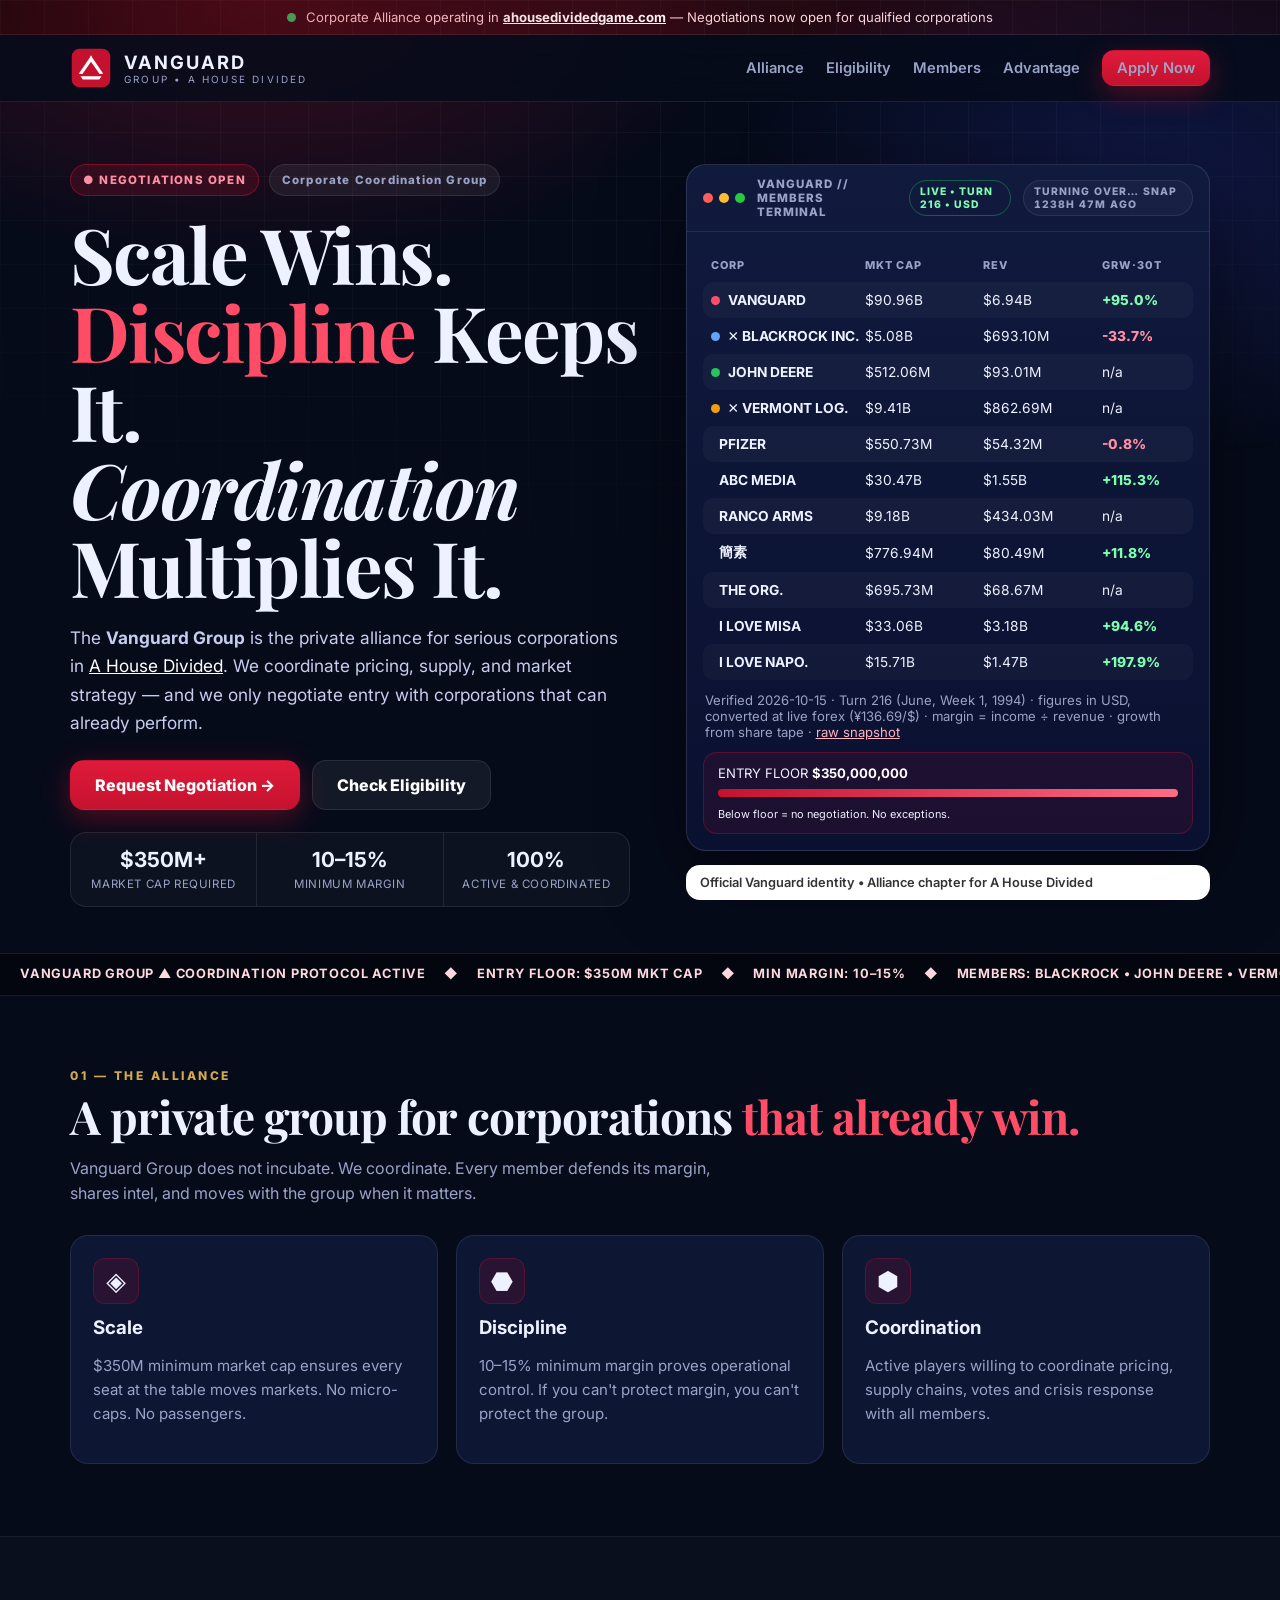
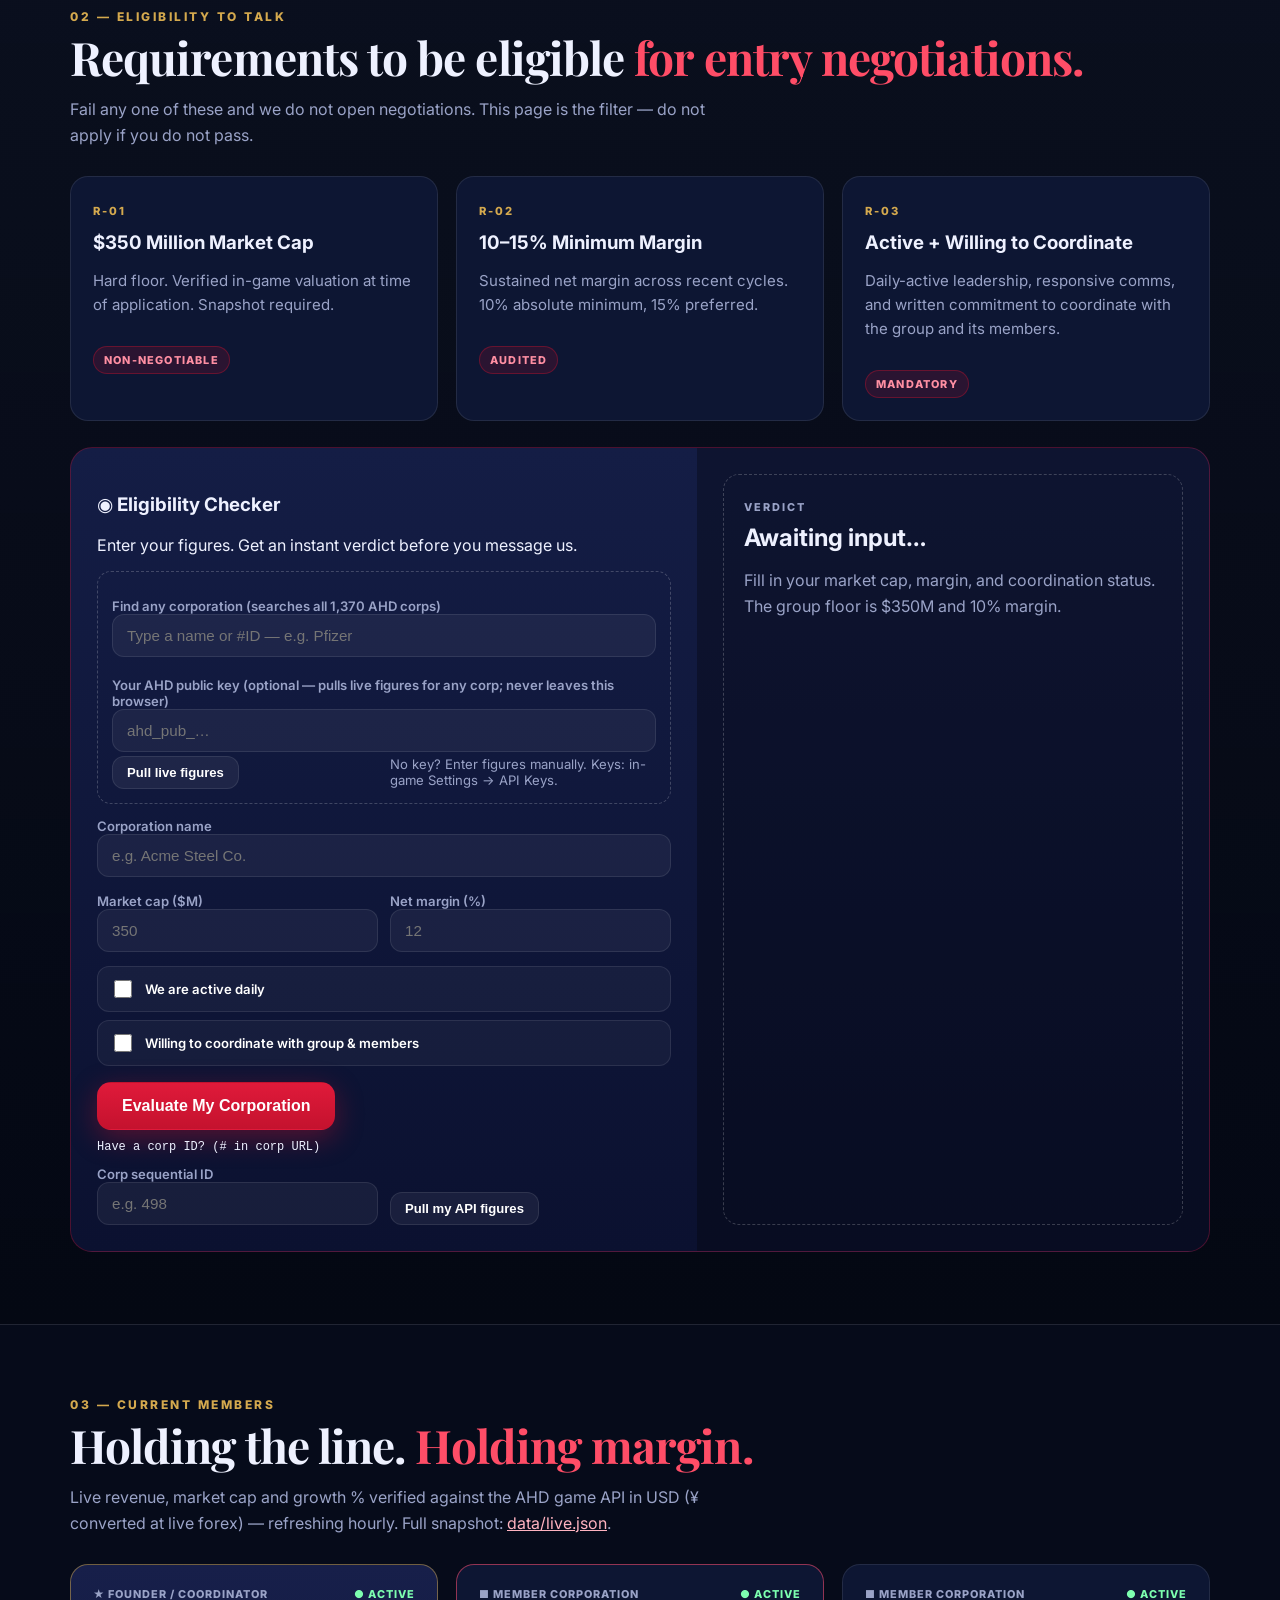
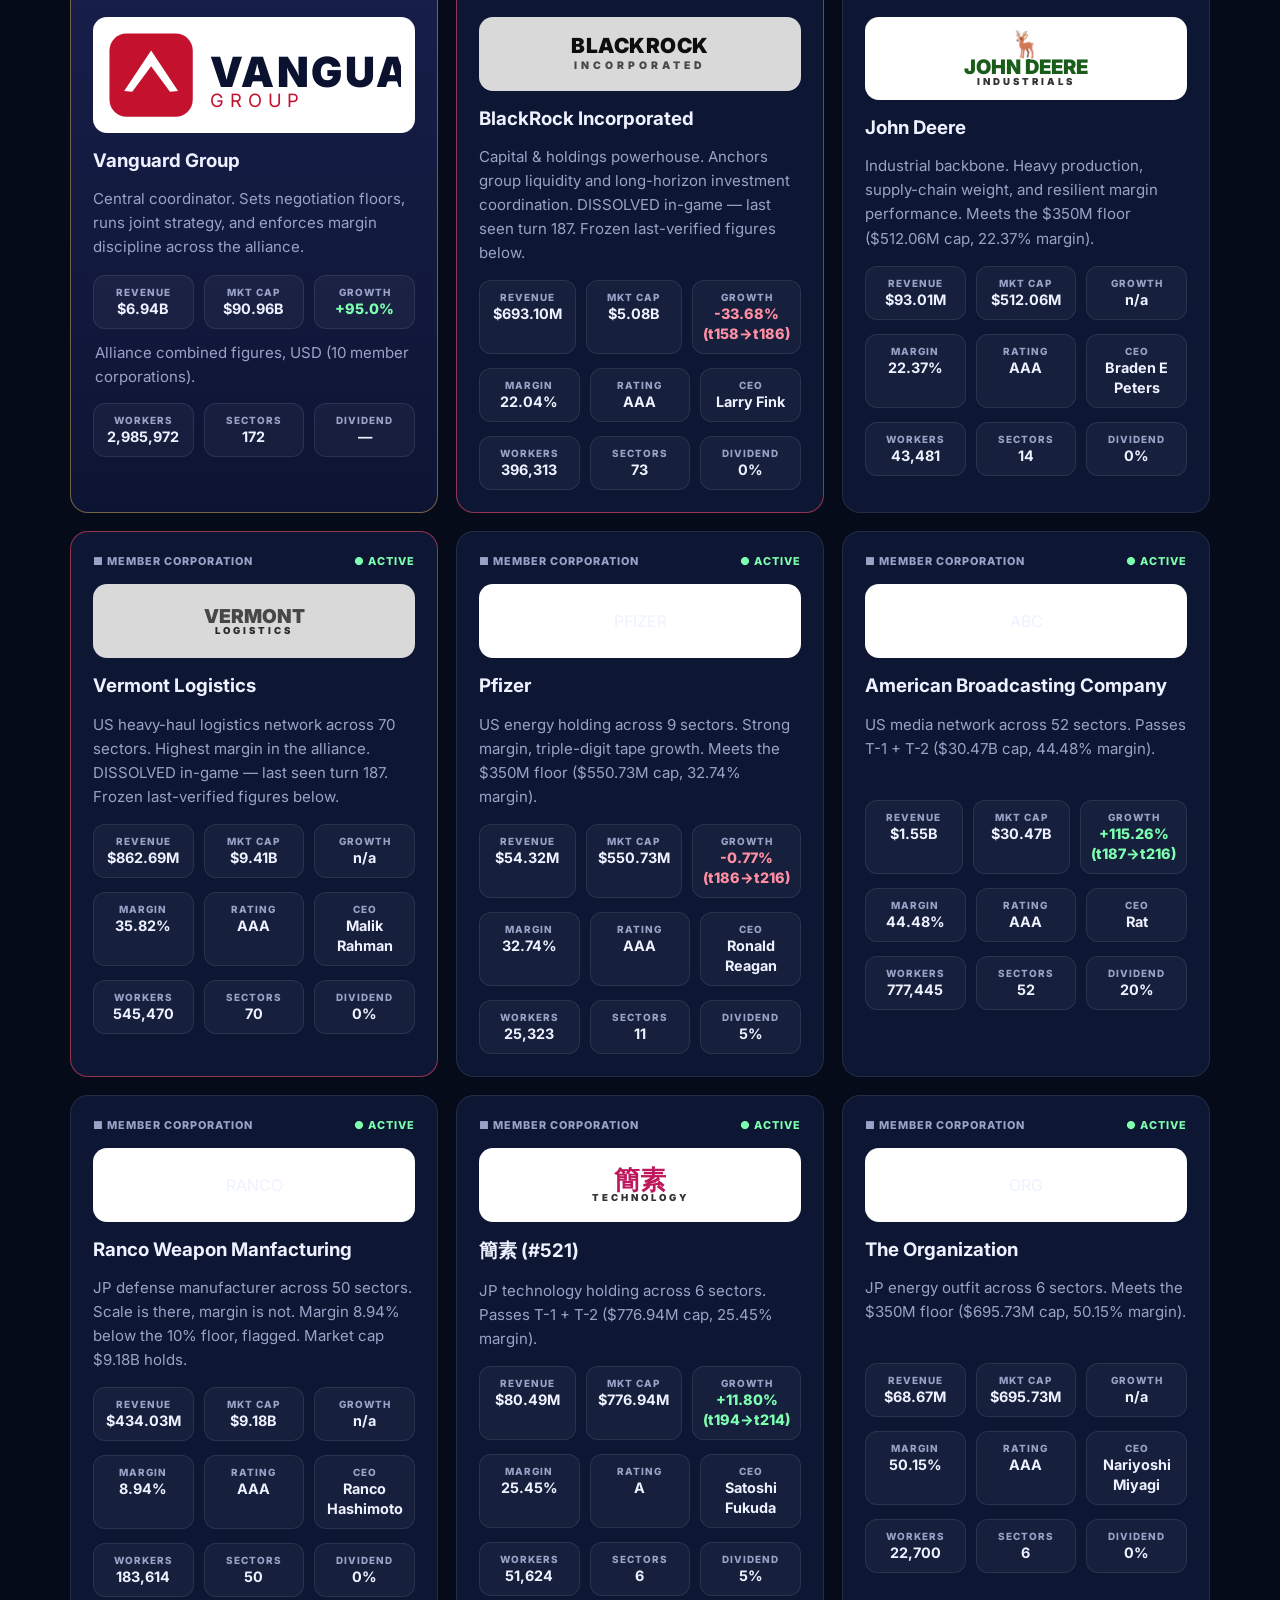
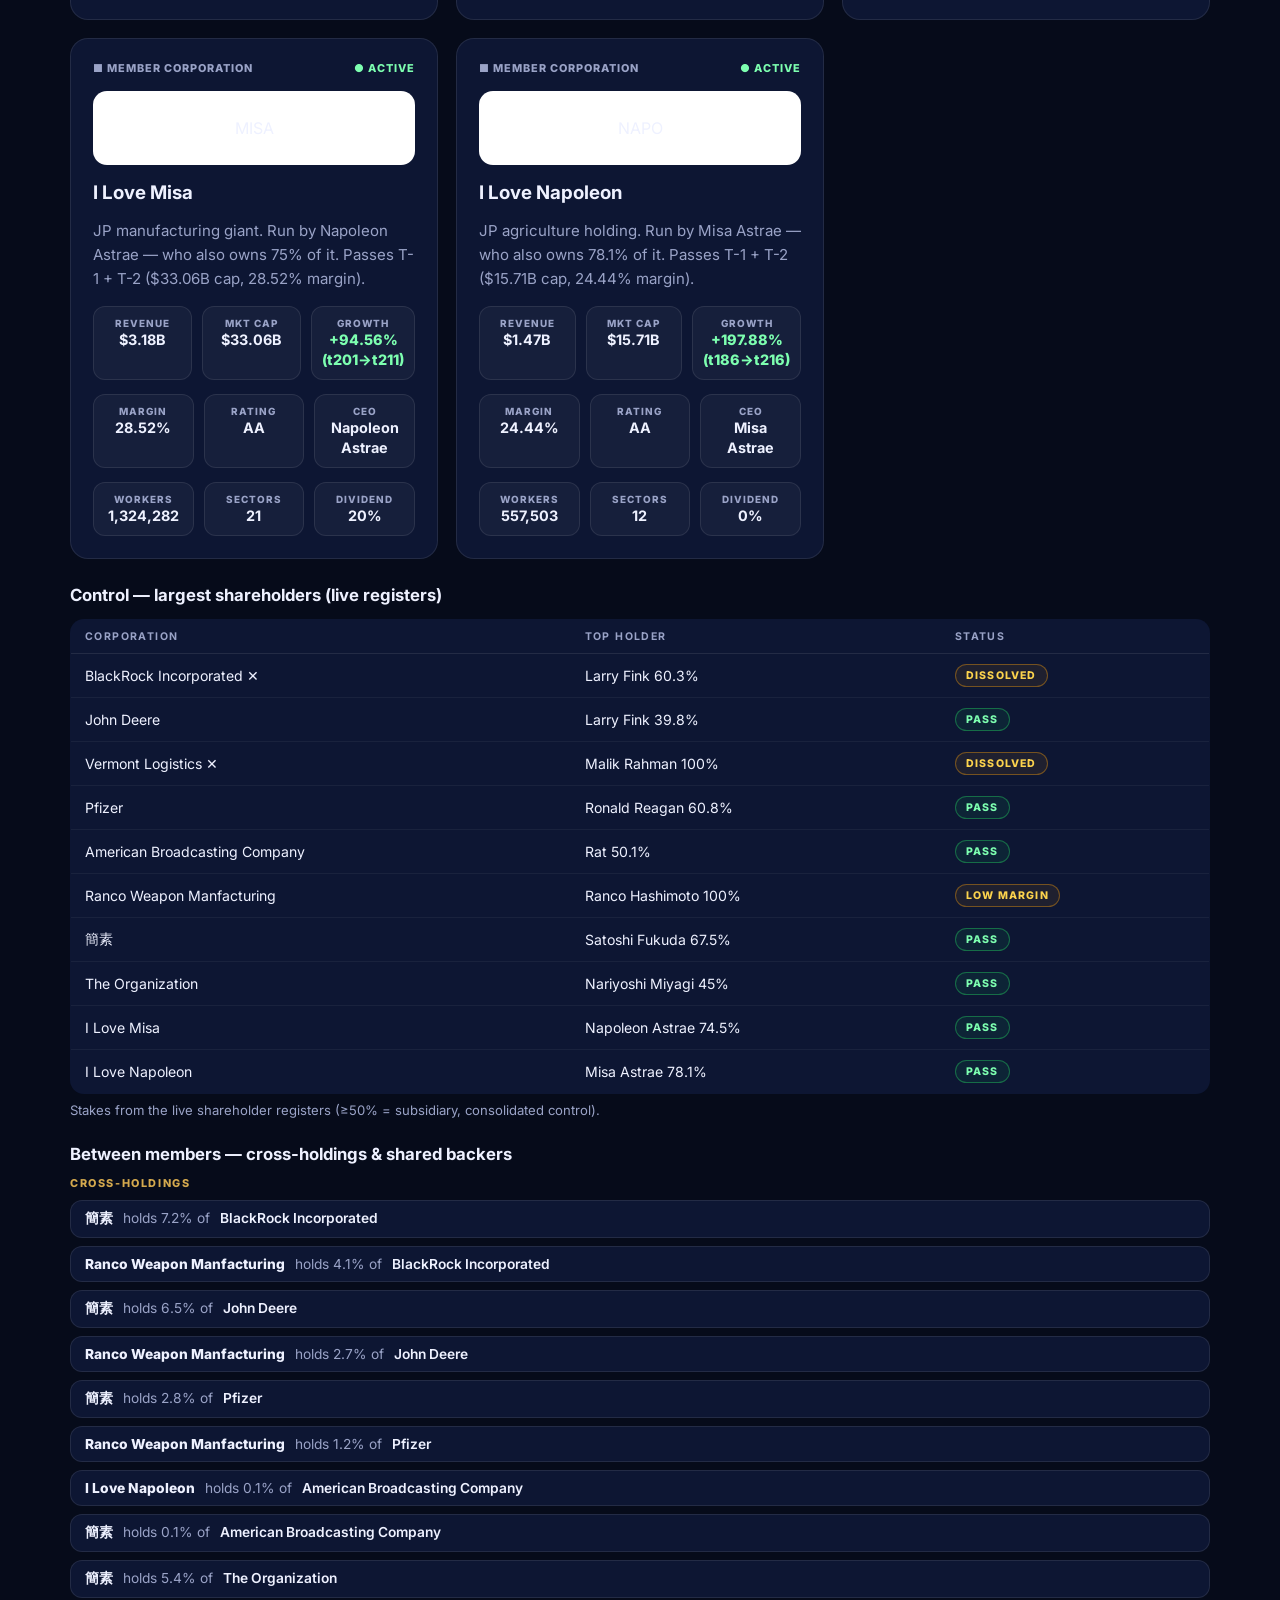
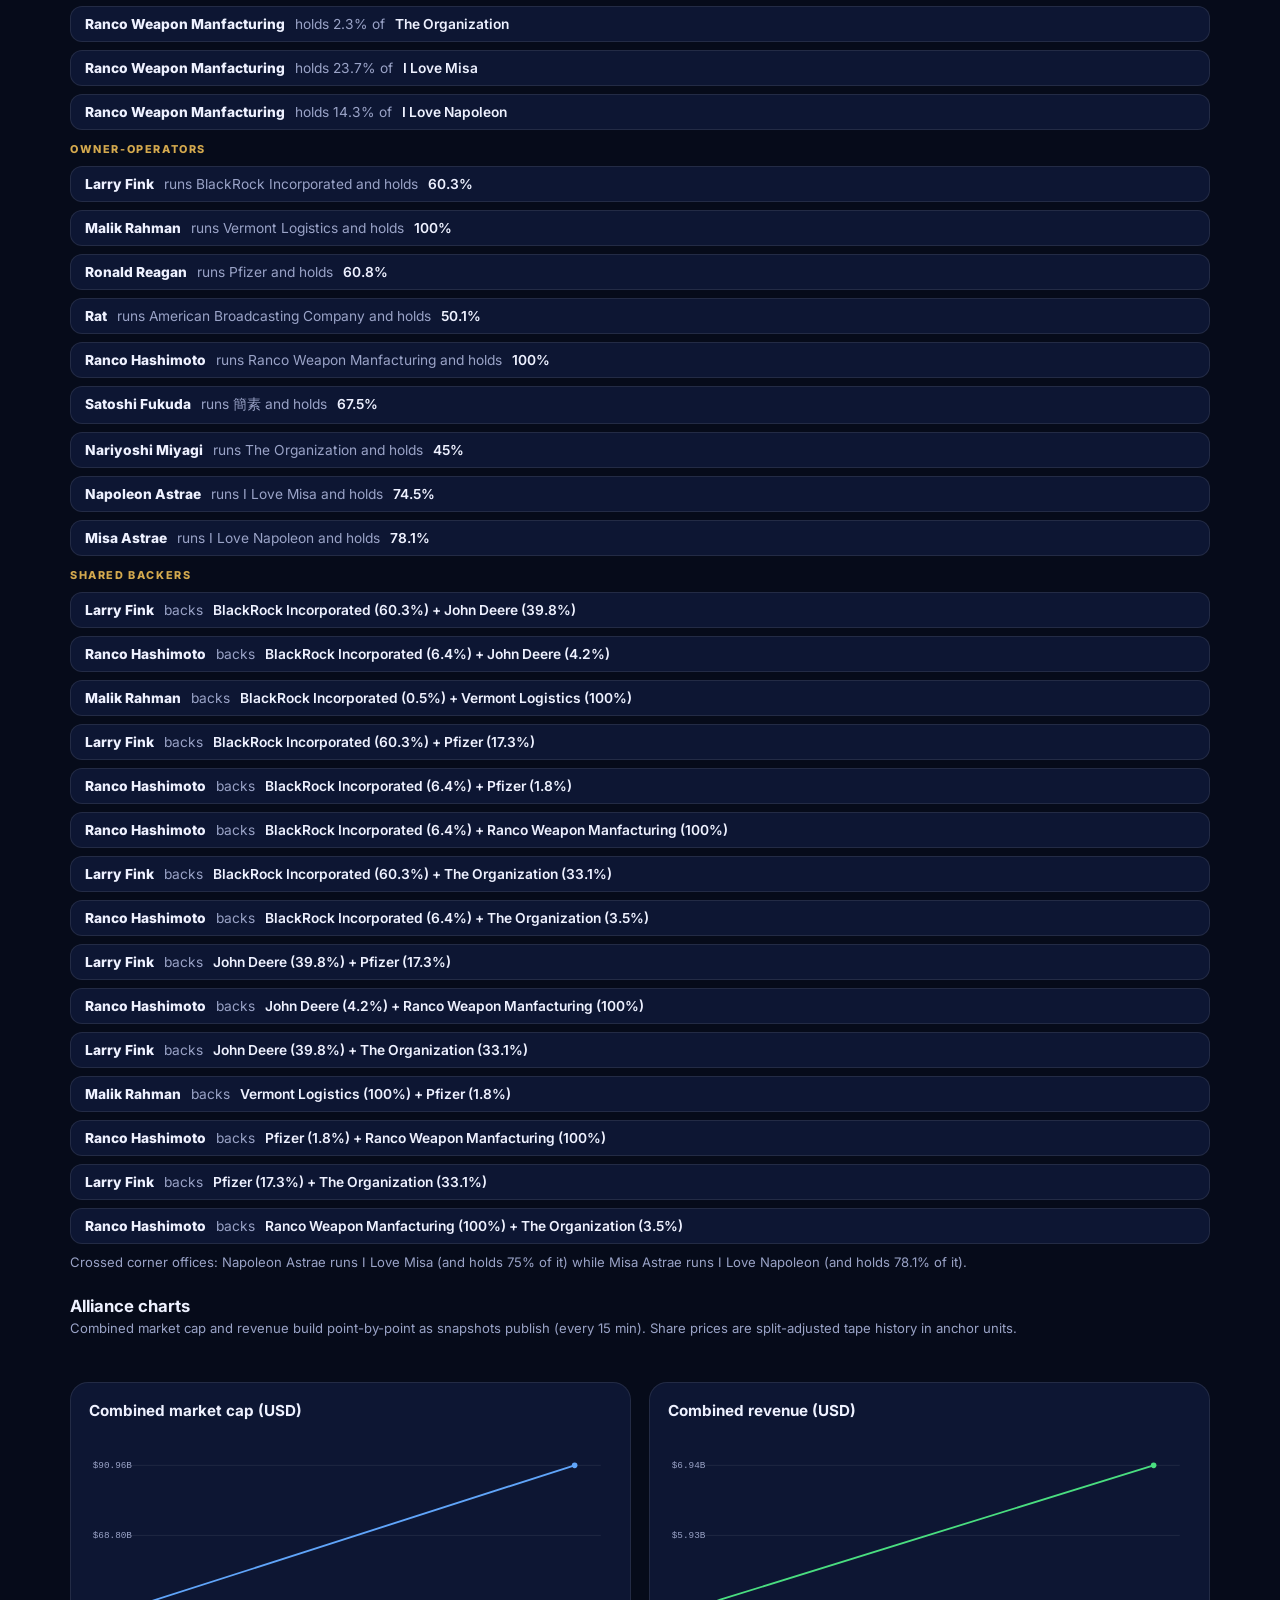
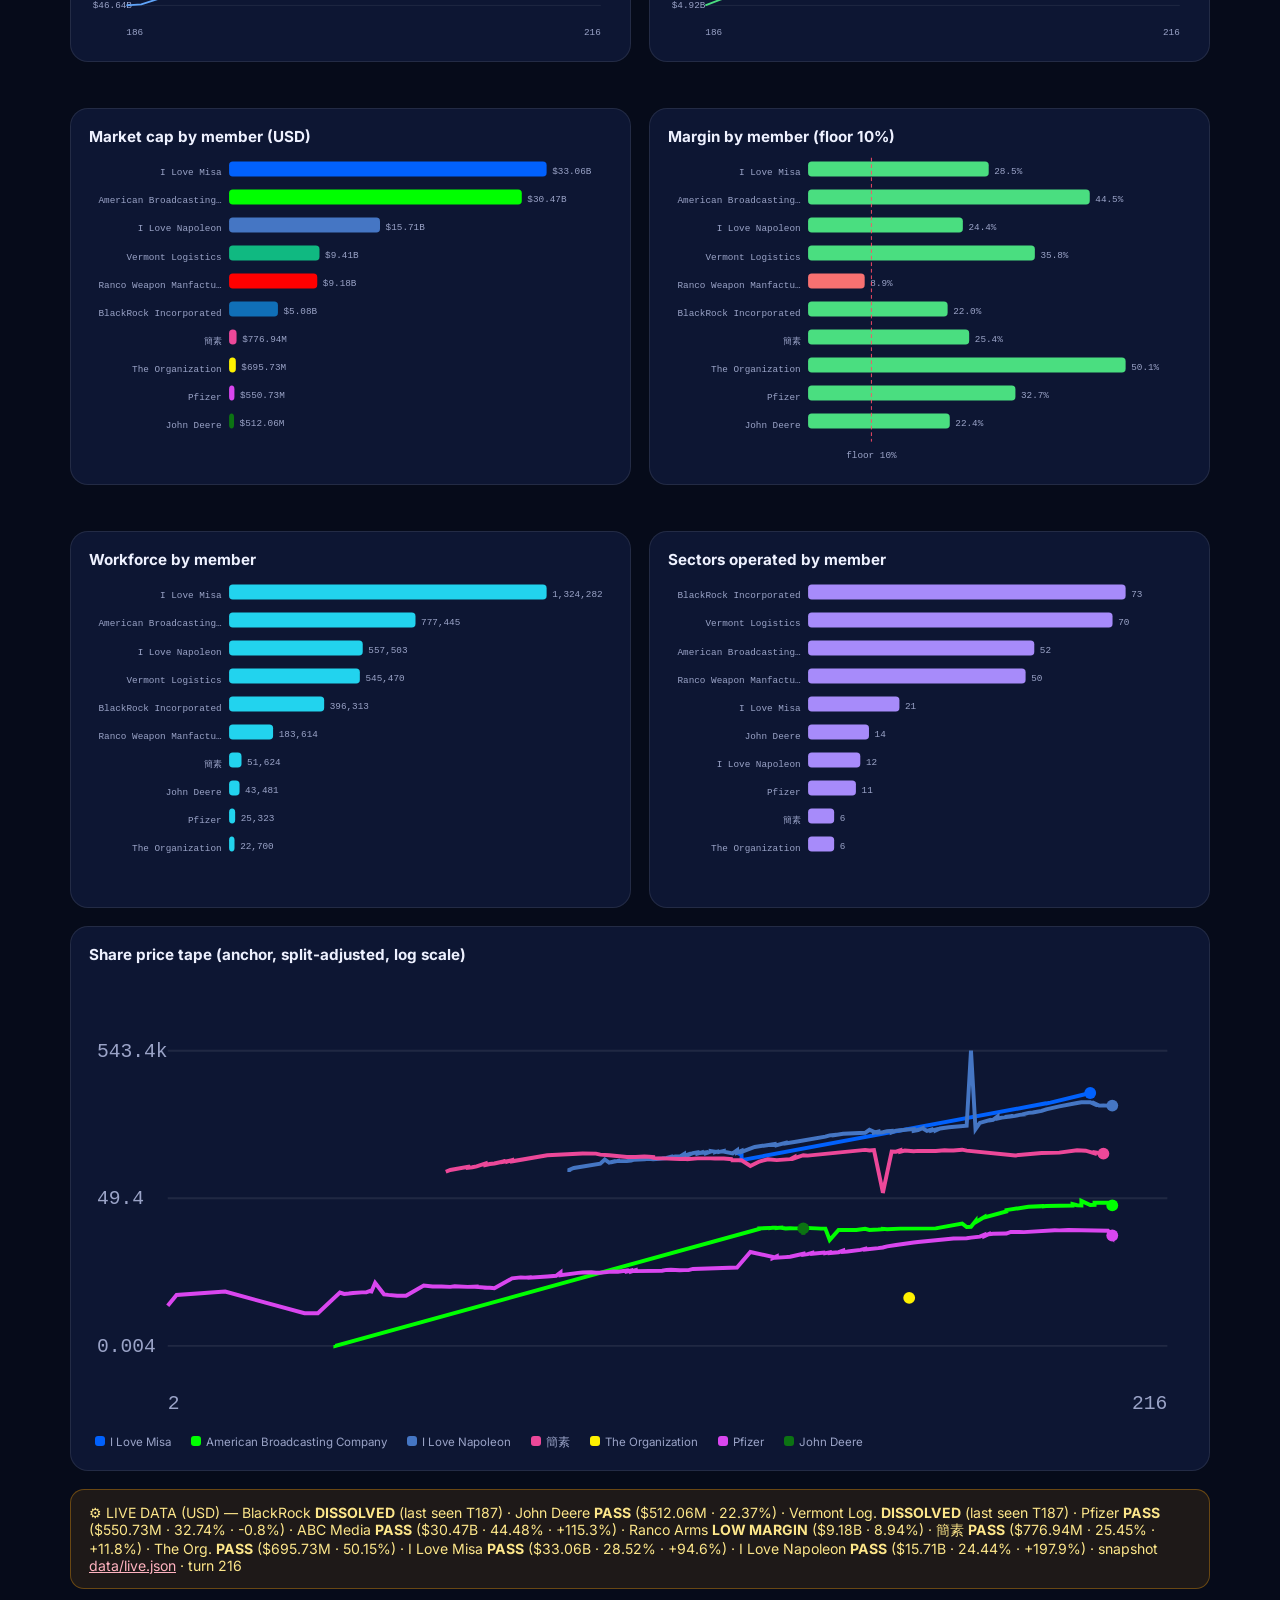
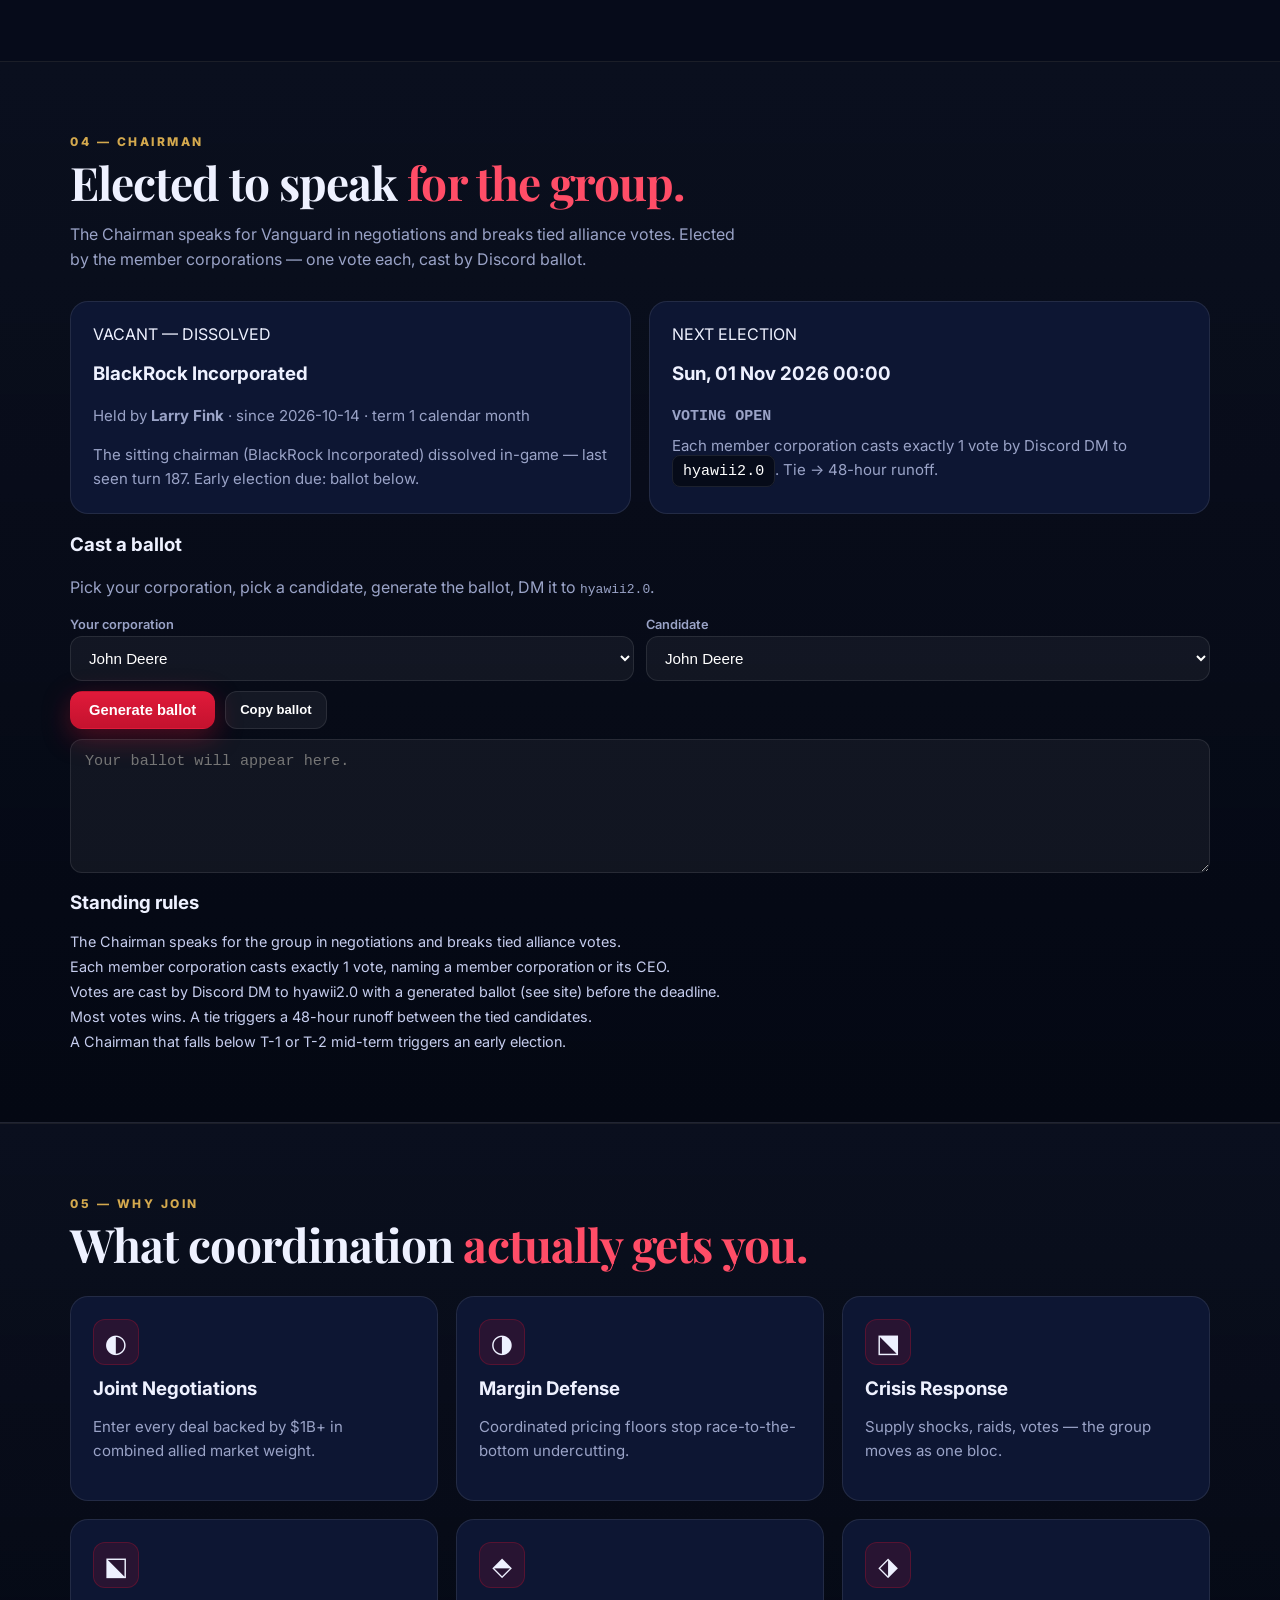
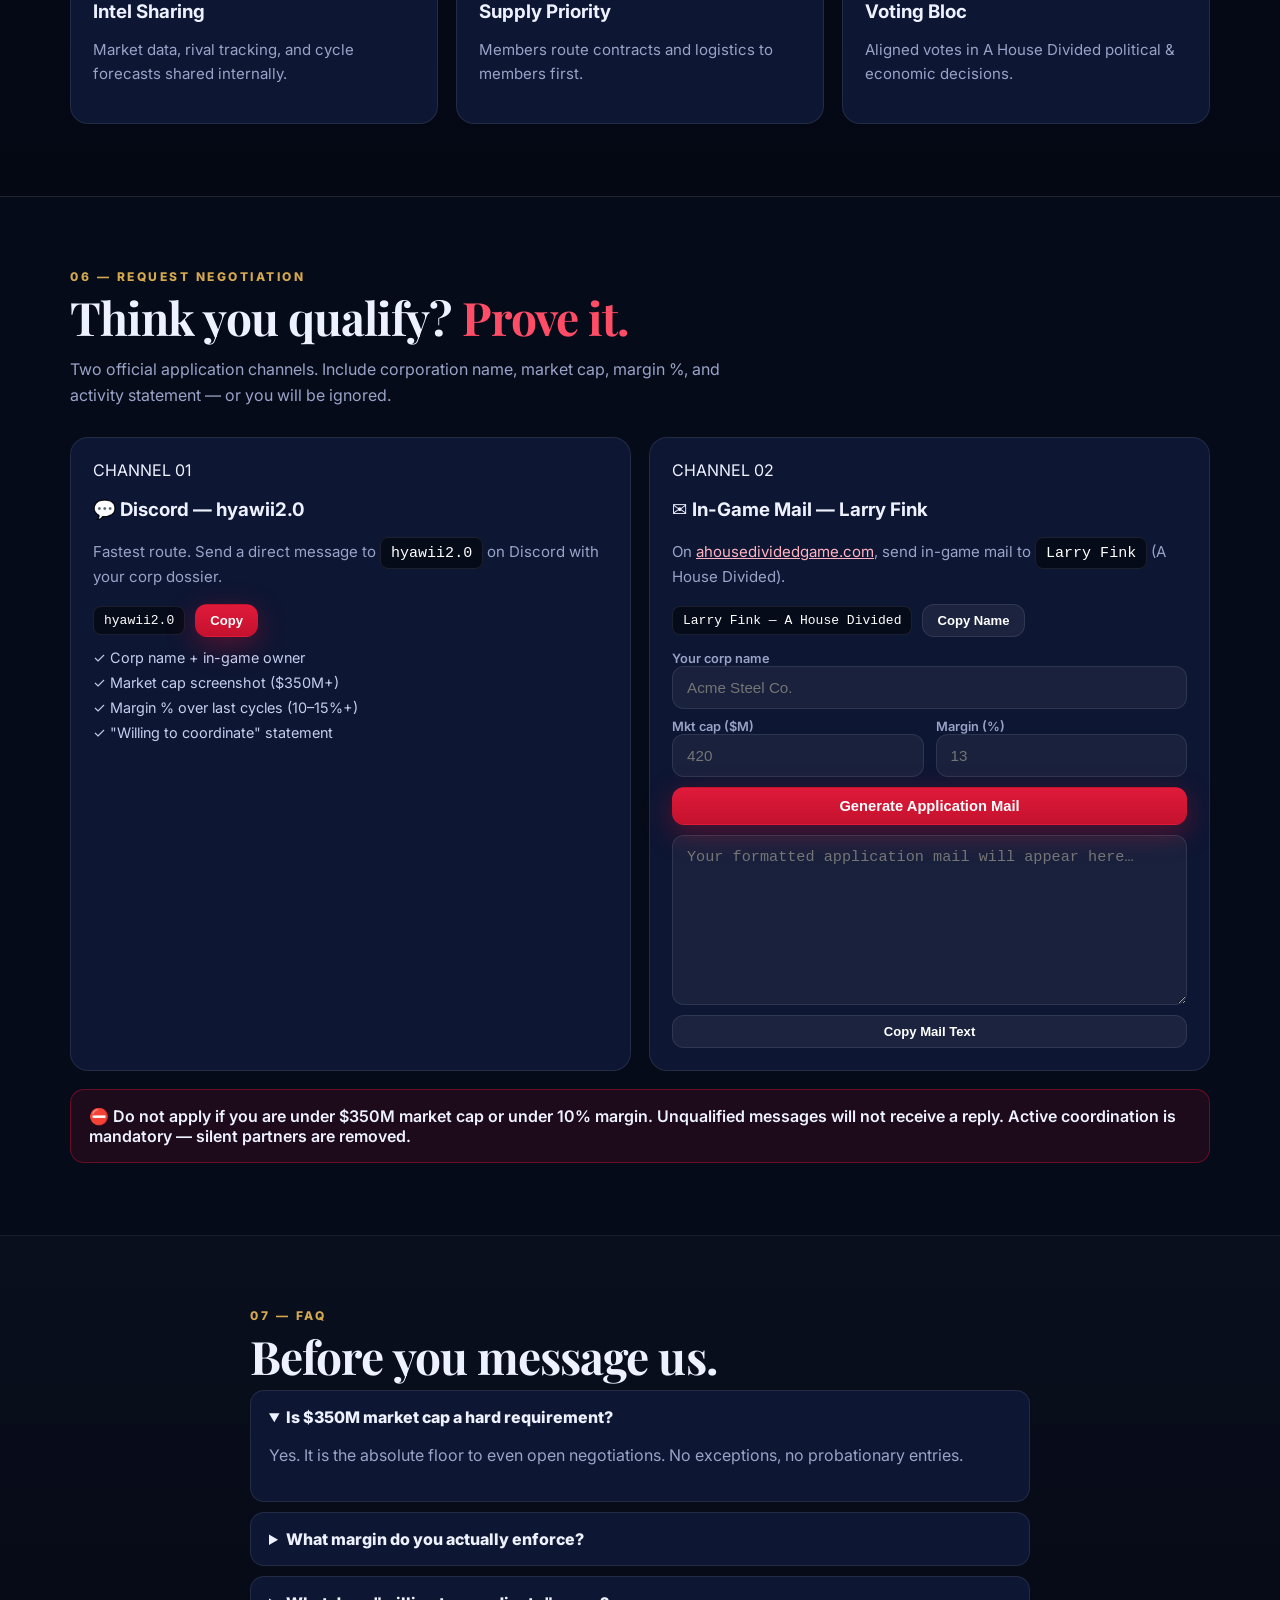
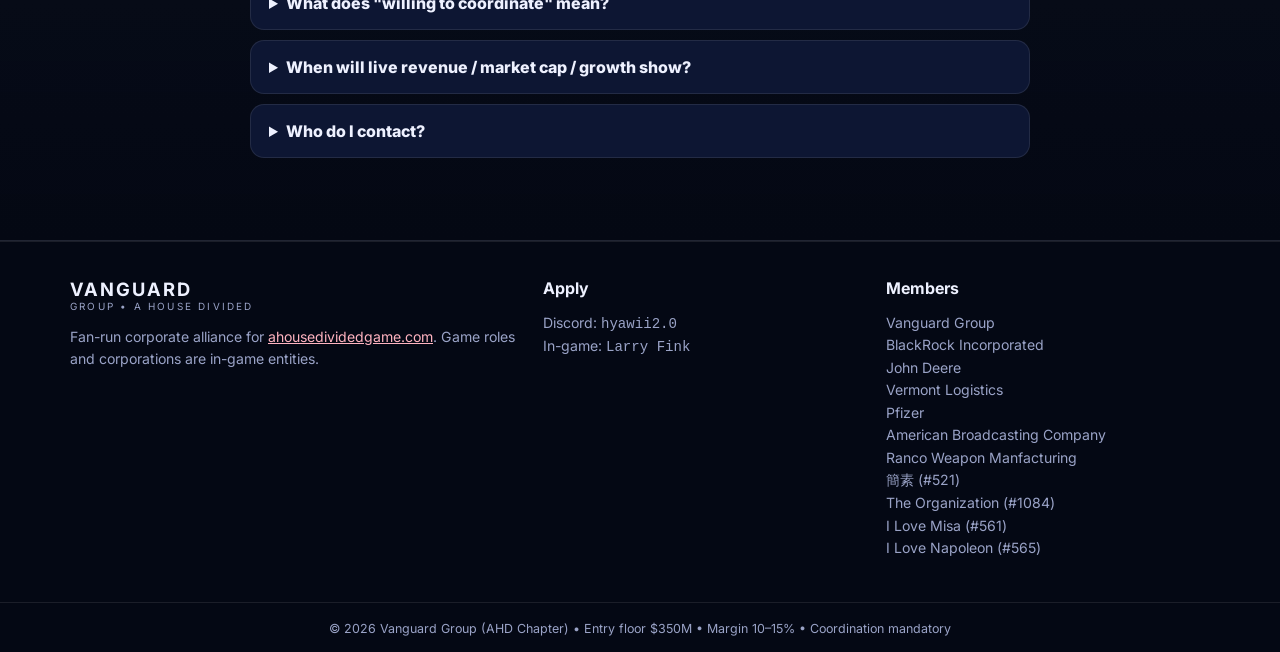
==== commit 24d4c45f: "feat: bankruptcy handling, dissolved status, fixed auto-update pipeline" ====
--- a/index.html
+++ b/index.html
@@ -9,7 +9,7 @@
 <link rel="preconnect" href="https://fonts.googleapis.com">
 <link rel="preconnect" href="https://fonts.gstatic.com" crossorigin>
 <link href="https://fonts.googleapis.com/css2?family=Inter:wght@400;500;600;700;800;900&family=Playfair+Display:wght@700;800;900&display=swap" rel="stylesheet">
-<link rel="stylesheet" href="styles.css?v=11" />
+<link rel="stylesheet" href="styles.css?v=12" />
 </head>
 <body>
 <div class="bg-grid"></div>
@@ -83,23 +83,23 @@
         <div class="terminal-head">
           <span class="dots"><i></i><i></i><i></i></span>
           <span>VANGUARD // MEMBERS TERMINAL</span>
-          <span class="live" id="liveStamp">LIVE • TURN 187 • USD</span>
+          <span class="live" id="liveStamp">LIVE • TURN 216 • USD</span>
           <span class="live live-dim" id="turnTimer">SYNC…</span>
         </div>
         <div class="terminal-body">
           <div class="t-row t-head"><span>CORP</span><span>MKT CAP</span><span>REV</span><span>GRW·30T</span></div>
-          <div class="t-row"><span class="t-name"><b class="v-dot"></b> VANGUARD</span><span data-live="alliance:marketCap" title="Alliance combined, USD">$46.95B</span><span data-live="alliance:revenue" title="Alliance combined, USD">$5.01B</span><span class="down" data-live="alliance:growth" title="BlackRock tape t158→t186">-33.7%</span></div>
-          <div class="t-row"><span class="t-name"><b class="b-dot"></b> BLACKROCK INC.</span><span data-live="blackrock:marketCap" title="¥694,583,685,631 ≈ $5.08B">$5.08B</span><span data-live="blackrock:revenue" title="₳733,747,393 per game day ≈ $693.10M">$693.10M</span><span class="down" data-live="blackrock:growth" title="Tape t158→t186">-33.7%</span></div>
-          <div class="t-row"><span class="t-name"><b class="j-dot"></b> JOHN DEERE</span><span data-live="deere:marketCap" title="$357,238,359">$357.24M</span><span data-live="deere:revenue" title="₳84,119,543 per game day ≈ $79.46M">$79.46M</span><span data-live="deere:growth" title="Newly listed — insufficient tape">n/a</span></div>
-          <div class="t-row"><span class="t-name"><b class="vl-dot"></b> VERMONT LOG.</span><span data-live="vermont:marketCap" title="$9,411,005,452">$9.41B</span><span data-live="vermont:revenue" title="₳913,280,761 per game day ≈ $862.69M">$862.69M</span><span data-live="vermont:growth" title="Newly listed — insufficient tape">n/a</span></div>
-          <div class="t-row"><span class="t-name"><b class="pf-dot"></b> PFIZER</span><span data-live="pfizer:marketCap" title="$608,004,467">$608.00M</span><span data-live="pfizer:revenue" title="₳63,243,165 per game day ≈ $59.74M">$59.74M</span><span class="up" data-live="pfizer:growth" title="Tape t159→t187">+137.8%</span></div>
-          <div class="t-row"><span class="t-name"><b class="abc-dot"></b> ABC MEDIA</span><span data-live="abc:marketCap" title="$12,763,929,622">$12.76B</span><span data-live="abc:revenue" title="₳1,007,319,466 per game day ≈ $951.52M">$951.52M</span><span class="up" data-live="abc:growth" title="Tape t158→t185">+75.5%</span></div>
-          <div class="t-row"><span class="t-name"><b class="ra-dot"></b> RANCO ARMS</span><span data-live="ranco:marketCap" title="¥388,266,326,214 ≈ $2.84B">$2.84B</span><span data-live="ranco:revenue" title="₳268,329,227 per game day ≈ $253.47M">$253.47M</span><span data-live="ranco:growth" title="No share tape yet">n/a</span></div>
-          <div class="t-row"><span class="t-name"><b class="ka-dot"></b> 簡素</span><span data-live="kanso:marketCap" title="¥125,294,739,446 ≈ $916.62M">$916.62M</span><span data-live="kanso:revenue" title="₳101,034,551 per game day ≈ $95.44M">$95.44M</span><span class="down" data-live="kanso:growth" title="Tape t160→t183">-4.7%</span></div>
-          <div class="t-row"><span class="t-name"><b class="to-dot"></b> THE ORG.</span><span data-live="org:marketCap" title="¥36,163,452,283 ≈ $264.56M">$264.56M</span><span data-live="org:revenue" title="₳25,798,753 per game day ≈ $24.37M">$24.37M</span><span data-live="org:growth" title="No share tape yet">n/a</span></div>
+          <div class="t-row"><span class="t-name"><b class="v-dot"></b> VANGUARD</span><span data-live="alliance:marketCap" title="Alliance combined, USD">$90.96B</span><span data-live="alliance:revenue" title="Alliance combined, USD">$6.94B</span><span class="up" data-live="alliance:growth" title="I Love Misa tape t201→t211 (largest mover)">+94.6%</span></div>
+          <div class="t-row"><span class="t-name"><b class="b-dot"></b> ✕ BLACKROCK INC.</span><span data-live="blackrock:marketCap" title="¥694,583,685,631 ≈ $5.08B — DISSOLVED, frozen T187">$5.08B</span><span data-live="blackrock:revenue" title="₳733,747,393 per game day ≈ $693.10M">$693.10M</span><span class="down" data-live="blackrock:growth" title="Tape t158→t186">-33.7%</span></div>
+          <div class="t-row"><span class="t-name"><b class="j-dot"></b> JOHN DEERE</span><span data-live="deere:marketCap" title="$512,058,742">$512.06M</span><span data-live="deere:revenue" title="₳110,677,845 per game day ≈ $93.01M">$93.01M</span><span data-live="deere:growth" title="Newly listed — insufficient tape">n/a</span></div>
+          <div class="t-row"><span class="t-name"><b class="vl-dot"></b> ✕ VERMONT LOG.</span><span data-live="vermont:marketCap" title="$9,411,005,452 — DISSOLVED, frozen T187">$9.41B</span><span data-live="vermont:revenue" title="₳913,280,761 per game day ≈ $862.69M">$862.69M</span><span data-live="vermont:growth" title="Newly listed — insufficient tape">n/a</span></div>
+          <div class="t-row"><span class="t-name"><b class="pf-dot"></b> PFIZER</span><span data-live="pfizer:marketCap" title="$550,728,163">$550.73M</span><span data-live="pfizer:revenue" title="₳64,637,267 per game day ≈ $54.32M">$54.32M</span><span class="down" data-live="pfizer:growth" title="Tape t186→t216">-0.8%</span></div>
+          <div class="t-row"><span class="t-name"><b class="abc-dot"></b> ABC MEDIA</span><span data-live="abc:marketCap" title="$30,470,000,000">$30.47B</span><span data-live="abc:revenue" title="₳1,849,013,840 per game day ≈ $1.55B">$1.55B</span><span class="up" data-live="abc:growth" title="Tape t187→t216">+115.3%</span></div>
+          <div class="t-row"><span class="t-name"><b class="ra-dot"></b> RANCO ARMS</span><span data-live="ranco:marketCap" title="¥1,390,524,700,000 ≈ $9.18B">$9.18B</span><span data-live="ranco:revenue" title="₳516,491,415 per game day ≈ $434.03M">$434.03M</span><span data-live="ranco:growth" title="No share tape yet">n/a</span></div>
+          <div class="t-row"><span class="t-name"><b class="ka-dot"></b> 簡素</span><span data-live="kanso:marketCap" title="¥117,669,440,000 ≈ $776.94M">$776.94M</span><span data-live="kanso:revenue" title="₳95,782,562 per game day ≈ $80.49M">$80.49M</span><span class="up" data-live="kanso:growth" title="Tape t194→t214">+11.8%</span></div>
+          <div class="t-row"><span class="t-name"><b class="to-dot"></b> THE ORG.</span><span data-live="org:marketCap" title="¥105,369,776,724 ≈ $695.73M">$695.73M</span><span data-live="org:revenue" title="₳81,722,924 per game day ≈ $68.67M">$68.67M</span><span data-live="org:growth" title="No share tape yet">n/a</span></div>
           <div class="t-row"><span class="t-name"><b class="misa-dot"></b> I LOVE MISA</span><span data-live="misa:marketCap" title="¥1,137,385,789,985 ≈ $8.32B">$8.32B</span><span data-live="misa:revenue" title="₳1,449,875,548 per game day ≈ $1.37B">$1.37B</span><span class="down" data-live="misa:growth" title="Tape t131→t132">-10.9%</span></div>
           <div class="t-row"><span class="t-name"><b class="napo-dot"></b> I LOVE NAPO.</span><span data-live="napoleon:marketCap" title="¥873,369,767,371 ≈ $6.39B">$6.39B</span><span data-live="napoleon:revenue" title="₳652,371,012 per game day ≈ $616.23M">$616.23M</span><span class="up" data-live="napoleon:growth" title="Tape t160→t186">+87.5%</span></div>
-          <div class="t-note" id="snapNote">Verified 2026-10-13 · Turn 187 (October, Week 4, 1993) · figures in USD (¥136.69/$, revenue gross per game day) · margin = income ÷ revenue · growth = trailing 30-turn tape · <a href="data/live.json">raw snapshot</a></div>
+          <div class="t-note" id="snapNote">Verified 2026-10-13 · Turn 216 (June, Week 1, 1994) · figures in USD (¥151.45/$, revenue gross per game day) · margin = income ÷ revenue · growth = trailing 30-turn tape · <a href="data/live.json">raw snapshot</a></div>
           <div class="t-req">
             <div>ENTRY FLOOR <strong>$350,000,000</strong></div>
             <div class="bar"><div class="bar-fill" style="width:100%"></div></div>
@@ -235,14 +235,14 @@
         <h3>Vanguard Group</h3>
         <p class="m-desc">Central coordinator. Sets negotiation floors, runs joint strategy, and enforces margin discipline across the alliance.</p>
         <div class="m-stats">
-          <div><small>REVENUE</small><strong data-live="alliance:revenue" title="Alliance combined, USD">$5.01B</strong></div>
-          <div><small>MKT CAP</small><strong data-live="alliance:marketCap" title="Alliance combined, USD">$46.95B</strong></div>
-          <div><small>GROWTH</small><strong data-live="alliance:growth" data-growth="long" title="BlackRock tape t158→t186">-33.68% (t158→t186)</strong></div>
+          <div><small>REVENUE</small><strong data-live="alliance:revenue" title="Alliance combined, USD">$6.94B</strong></div>
+          <div><small>MKT CAP</small><strong data-live="alliance:marketCap" title="Alliance combined, USD">$90.96B</strong></div>
+          <div><small>GROWTH</small><strong data-live="alliance:growth" data-growth="long" title="I Love Misa tape t201→t211 (largest mover)">+94.56% (t201→t211)</strong></div>
         </div>
         <p class="t-note">Alliance combined figures, USD (10 member corporations).</p>
         <div class="m-stats">
-          <div><small>WORKERS</small><strong data-live="alliance:workers">2,258,848</strong></div>
-          <div><small>SECTORS</small><strong data-live="alliance:sectors">299</strong></div>
+          <div><small>WORKERS</small><strong data-live="alliance:workers">2,985,972</strong></div>
+          <div><small>SECTORS</small><strong data-live="alliance:sectors">172</strong></div>
           <div><small>DIVIDEND</small><strong>—</strong></div>
         </div>
       </article>
@@ -250,7 +250,7 @@
         <div class="m-top"><span class="m-role">■ MEMBER CORPORATION</span><span class="live-dot">● ACTIVE</span></div>
         <div class="m-logo blackrock">BLACKROCK<span>INCORPORATED</span></div>
         <h3>BlackRock Incorporated</h3>
-        <p class="m-desc">Capital & holdings powerhouse. Anchors group liquidity and long-horizon investment coordination. <span id="blackrockNote">Passes T-1 + T-2 ($5.08B cap, 22.04% margin).</span></p>
+        <p class="m-desc">Capital & holdings powerhouse. Anchors group liquidity and long-horizon investment coordination. <span id="blackrockNote">DISSOLVED in-game — last seen turn 187. Frozen last-verified figures below.</span></p>
         <div class="m-stats">
           <div><small>REVENUE</small><strong data-live="blackrock:revenue" title="₳733,747,393 per game day ≈ $693.10M">$693.10M</strong></div>
           <div><small>MKT CAP</small><strong data-live="blackrock:marketCap" title="¥694,583,685,631 ≈ $5.08B">$5.08B</strong></div>
@@ -268,22 +268,22 @@
         </div>
       </article>
       <article class="member reveal">
-        <div class="m-top"><span class="m-role">■ SUBSIDIARY · 66% BLACKROCK</span><span class="live-dot">● ACTIVE</span></div>
+        <div class="m-top"><span class="m-role">■ MEMBER CORPORATION</span><span class="live-dot">● ACTIVE</span></div>
         <div class="m-logo deere"><span class="deere-mark">🦌</span> JOHN DEERE<span>INDUSTRIALS</span></div>
         <h3>John Deere</h3>
-        <p class="m-desc">Industrial backbone. Heavy production, supply-chain weight, and resilient margin performance. <span id="deereNote">Meets the $350M floor ($357.24M cap, 19.38% margin) — freshly crossed.</span></p>
-        <div class="m-stats">
-          <div><small>REVENUE</small><strong data-live="deere:revenue" title="₳84,119,543 per game day ≈ $79.46M">$79.46M</strong></div>
-          <div><small>MKT CAP</small><strong data-live="deere:marketCap" title="$357,238,359">$357.24M</strong></div>
+        <p class="m-desc">Industrial backbone. Heavy production, supply-chain weight, and resilient margin performance. <span id="deereNote">Passes T-1 + T-2 ($512.06M cap, 22.37% margin).</span></p>
+        <div class="m-stats">
+          <div><small>REVENUE</small><strong data-live="deere:revenue" title="₳110,677,845 per game day ≈ $93.01M">$93.01M</strong></div>
+          <div><small>MKT CAP</small><strong data-live="deere:marketCap" title="$512,058,742">$512.06M</strong></div>
           <div><small>GROWTH</small><strong data-live="deere:growth" title="Newly listed — insufficient tape">n/a</strong></div>
         </div>
         <div class="m-stats">
-          <div><small>MARGIN</small><strong data-live="deere:margin">19.38%</strong></div>
+          <div><small>MARGIN</small><strong data-live="deere:margin">22.37%</strong></div>
           <div><small>RATING</small><strong data-live="deere:rating">AAA</strong></div>
-          <div><small>CEO</small><strong>Darren W. Woods</strong></div>
-        </div>
-        <div class="m-stats">
-          <div><small>WORKERS</small><strong data-live="deere:workers">30,984</strong></div>
+          <div><small>CEO</small><strong>Braden E Peters</strong></div>
+        </div>
+        <div class="m-stats">
+          <div><small>WORKERS</small><strong data-live="deere:workers">43,481</strong></div>
           <div><small>SECTORS</small><strong data-live="deere:sectors">14</strong></div>
           <div><small>DIVIDEND</small><strong data-live="deere:div">0%</strong></div>
         </div>
@@ -292,7 +292,7 @@
         <div class="m-top"><span class="m-role">■ MEMBER CORPORATION</span><span class="live-dot">● ACTIVE</span></div>
         <div class="m-logo vermont">VERMONT<span>LOGISTICS</span></div>
         <h3>Vermont Logistics</h3>
-        <p class="m-desc">US heavy-haul logistics network across 70 sectors. Highest margin in the alliance. <span id="vermontNote">Passes T-1 + T-2 ($9.41B cap, 35.82% margin).</span></p>
+        <p class="m-desc">US heavy-haul logistics network across 70 sectors. Highest margin in the alliance. <span id="vermontNote">DISSOLVED in-game — last seen turn 187. Frozen last-verified figures below.</span></p>
         <div class="m-stats">
           <div><small>REVENUE</small><strong data-live="vermont:revenue" title="₳913,280,761 per game day ≈ $862.69M">$862.69M</strong></div>
           <div><small>MKT CAP</small><strong data-live="vermont:marketCap" title="$9,411,005,452">$9.41B</strong></div>
@@ -310,23 +310,23 @@
         </div>
       </article>
       <article class="member reveal">
-        <div class="m-top"><span class="m-role">■ MEMBER · 28.7% BLACKROCK STAKE</span><span class="live-dot">● ACTIVE</span></div>
+        <div class="m-top"><span class="m-role">■ MEMBER CORPORATION</span><span class="live-dot">● ACTIVE</span></div>
         <div class="m-logo"><img src="https://cdn.ahousedividedgame.com/corporation-logos/6ac3d92fc6e9f850d9777824-1791899727311.webp" alt="Pfizer logo" loading="lazy" onerror="this.outerHTML='PFIZER'" /></div>
         <h3>Pfizer</h3>
-        <p class="m-desc">US energy holding across 9 sectors. Strong margin, triple-digit tape growth. <span id="pfizerNote">Meets the $350M floor ($608.00M cap, 51.55% margin).</span></p>
-        <div class="m-stats">
-          <div><small>REVENUE</small><strong data-live="pfizer:revenue" title="₳63,243,165 per game day ≈ $59.74M">$59.74M</strong></div>
-          <div><small>MKT CAP</small><strong data-live="pfizer:marketCap" title="$608,004,467">$608.00M</strong></div>
-          <div><small>GROWTH</small><strong data-live="pfizer:growth" data-growth="long" title="Tape t159→t187">+137.77% (t159→t187)</strong></div>
-        </div>
-        <div class="m-stats">
-          <div><small>MARGIN</small><strong data-live="pfizer:margin">51.55%</strong></div>
+        <p class="m-desc">US energy holding across 9 sectors. Strong margin, triple-digit tape growth. <span id="pfizerNote">Passes T-1 + T-2 ($550.73M cap, 32.74% margin).</span></p>
+        <div class="m-stats">
+          <div><small>REVENUE</small><strong data-live="pfizer:revenue" title="₳64,637,267 per game day ≈ $54.32M">$54.32M</strong></div>
+          <div><small>MKT CAP</small><strong data-live="pfizer:marketCap" title="$550,728,163">$550.73M</strong></div>
+          <div><small>GROWTH</small><strong data-live="pfizer:growth" data-growth="long" title="Tape t186→t216">-0.77% (t186→t216)</strong></div>
+        </div>
+        <div class="m-stats">
+          <div><small>MARGIN</small><strong data-live="pfizer:margin">32.74%</strong></div>
           <div><small>RATING</small><strong data-live="pfizer:rating">AAA</strong></div>
           <div><small>CEO</small><strong>Ronald Reagan</strong></div>
         </div>
         <div class="m-stats">
-          <div><small>WORKERS</small><strong data-live="pfizer:workers">14,531</strong></div>
-          <div><small>SECTORS</small><strong data-live="pfizer:sectors">9</strong></div>
+          <div><small>WORKERS</small><strong data-live="pfizer:workers">25,323</strong></div>
+          <div><small>SECTORS</small><strong data-live="pfizer:sectors">11</strong></div>
           <div><small>DIVIDEND</small><strong data-live="pfizer:div">5%</strong></div>
         </div>
       </article>
@@ -334,19 +334,19 @@
         <div class="m-top"><span class="m-role">■ MEMBER CORPORATION</span><span class="live-dot">● ACTIVE</span></div>
         <div class="m-logo"><img src="https://cdn.ahousedividedgame.com/corporation-logos/6ac763824f4573325e5f8069-1791634076204.webp" alt="American Broadcasting Company logo" loading="lazy" onerror="this.outerHTML='ABC'" /></div>
         <h3>American Broadcasting Company</h3>
-        <p class="m-desc">US media network across 51 sectors. <span id="abcNote">Passes T-1 + T-2 ($12.76B cap, 45.87% margin).</span></p>
-        <div class="m-stats">
-          <div><small>REVENUE</small><strong data-live="abc:revenue" title="₳1,007,319,466 per game day ≈ $951.52M">$951.52M</strong></div>
-          <div><small>MKT CAP</small><strong data-live="abc:marketCap" title="$12,763,929,622">$12.76B</strong></div>
-          <div><small>GROWTH</small><strong data-live="abc:growth" data-growth="long" title="Tape t158→t185">+75.51% (t158→t185)</strong></div>
-        </div>
-        <div class="m-stats">
-          <div><small>MARGIN</small><strong data-live="abc:margin">45.87%</strong></div>
+        <p class="m-desc">US media network across 52 sectors. <span id="abcNote">Passes T-1 + T-2 ($30.47B cap, 44.48% margin).</span></p>
+        <div class="m-stats">
+          <div><small>REVENUE</small><strong data-live="abc:revenue" title="₳1,849,013,840 per game day ≈ $1.55B">$1.55B</strong></div>
+          <div><small>MKT CAP</small><strong data-live="abc:marketCap" title="$30,470,000,000">$30.47B</strong></div>
+          <div><small>GROWTH</small><strong data-live="abc:growth" data-growth="long" title="Tape t187→t216">+115.26% (t187→t216)</strong></div>
+        </div>
+        <div class="m-stats">
+          <div><small>MARGIN</small><strong data-live="abc:margin">44.48%</strong></div>
           <div><small>RATING</small><strong data-live="abc:rating">AAA</strong></div>
           <div><small>CEO</small><strong>Rat</strong></div>
         </div>
         <div class="m-stats">
-          <div><small>WORKERS</small><strong data-live="abc:workers">444,819</strong></div>
+          <div><small>WORKERS</small><strong data-live="abc:workers">777,445</strong></div>
           <div><small>SECTORS</small><strong data-live="abc:sectors">52</strong></div>
           <div><small>DIVIDEND</small><strong data-live="abc:div">20%</strong></div>
         </div>
@@ -355,20 +355,20 @@
         <div class="m-top"><span class="m-role">■ MEMBER CORPORATION</span><span class="live-dot">● ACTIVE</span></div>
         <div class="m-logo"><img src="https://cdn.ahousedividedgame.com/corporation-logos/6ac9e73e96249b1f17b71dca-1791643534845.webp" alt="Ranco Weapon Manfacturing logo" loading="lazy" onerror="this.outerHTML='RANCO'" /></div>
         <h3>Ranco Weapon Manfacturing</h3>
-        <p class="m-desc">JP defense manufacturer across 47 sectors. Scale is there, margin is not. <span id="rancoNote">Margin 8.87% — below the 10% floor, flagged. Market cap $2.84B holds.</span></p>
-        <div class="m-stats">
-          <div><small>REVENUE</small><strong data-live="ranco:revenue" title="₳268,329,227 per game day ≈ $253.47M">$253.47M</strong></div>
-          <div><small>MKT CAP</small><strong data-live="ranco:marketCap" title="¥388,266,326,214 ≈ $2.84B">$2.84B</strong></div>
+        <p class="m-desc">JP defense manufacturer across 50 sectors. Scale is there, margin is not. <span id="rancoNote">Margin 8.94% — below the 10% floor, flagged. Market cap $9.18B holds.</span></p>
+        <div class="m-stats">
+          <div><small>REVENUE</small><strong data-live="ranco:revenue" title="₳516,491,415 per game day ≈ $434.03M">$434.03M</strong></div>
+          <div><small>MKT CAP</small><strong data-live="ranco:marketCap" title="¥1,390,524,700,000 ≈ $9.18B">$9.18B</strong></div>
           <div><small>GROWTH</small><strong data-live="ranco:growth" title="No share tape yet">n/a</strong></div>
         </div>
         <div class="m-stats">
-          <div><small>MARGIN</small><strong data-live="ranco:margin">8.87%</strong></div>
-          <div><small>RATING</small><strong data-live="ranco:rating">AA</strong></div>
+          <div><small>MARGIN</small><strong data-live="ranco:margin">8.94%</strong></div>
+          <div><small>RATING</small><strong data-live="ranco:rating">AAA</strong></div>
           <div><small>CEO</small><strong>Ranco Hashimoto</strong></div>
         </div>
         <div class="m-stats">
-          <div><small>WORKERS</small><strong data-live="ranco:workers">99,040</strong></div>
-          <div><small>SECTORS</small><strong data-live="ranco:sectors">48</strong></div>
+          <div><small>WORKERS</small><strong data-live="ranco:workers">183,614</strong></div>
+          <div><small>SECTORS</small><strong data-live="ranco:sectors">50</strong></div>
           <div><small>DIVIDEND</small><strong data-live="ranco:div">0%</strong></div>
         </div>
       </article>
@@ -376,41 +376,41 @@
         <div class="m-top"><span class="m-role">■ MEMBER CORPORATION</span><span class="live-dot">● ACTIVE</span></div>
         <div class="m-logo kanso">簡素<span>TECHNOLOGY</span></div>
         <h3>簡素 (#521)</h3>
-        <p class="m-desc">JP technology holding across 5 sectors. <span id="kansoNote">Passes T-1 + T-2 ($916.62M cap, 32.58% margin).</span></p>
-        <div class="m-stats">
-          <div><small>REVENUE</small><strong data-live="kanso:revenue" title="₳101,034,551 per game day ≈ $95.44M">$95.44M</strong></div>
-          <div><small>MKT CAP</small><strong data-live="kanso:marketCap" title="¥125,294,739,446 ≈ $916.62M">$916.62M</strong></div>
-          <div><small>GROWTH</small><strong data-live="kanso:growth" data-growth="long" title="Tape t160→t183">-4.74% (t160→t183)</strong></div>
-        </div>
-        <div class="m-stats">
-          <div><small>MARGIN</small><strong data-live="kanso:margin">32.58%</strong></div>
-          <div><small>RATING</small><strong data-live="kanso:rating">AA</strong></div>
+        <p class="m-desc">JP technology holding across 6 sectors. <span id="kansoNote">Passes T-1 + T-2 ($776.94M cap, 25.45% margin).</span></p>
+        <div class="m-stats">
+          <div><small>REVENUE</small><strong data-live="kanso:revenue" title="₳95,782,562 per game day ≈ $80.49M">$80.49M</strong></div>
+          <div><small>MKT CAP</small><strong data-live="kanso:marketCap" title="¥117,669,440,000 ≈ $776.94M">$776.94M</strong></div>
+          <div><small>GROWTH</small><strong data-live="kanso:growth" data-growth="long" title="Tape t194→t214">+11.80% (t194→t214)</strong></div>
+        </div>
+        <div class="m-stats">
+          <div><small>MARGIN</small><strong data-live="kanso:margin">25.45%</strong></div>
+          <div><small>RATING</small><strong data-live="kanso:rating">A</strong></div>
           <div><small>CEO</small><strong>Satoshi Fukuda</strong></div>
         </div>
         <div class="m-stats">
-          <div><small>WORKERS</small><strong data-live="kanso:workers">52,466</strong></div>
-          <div><small>SECTORS</small><strong data-live="kanso:sectors">5</strong></div>
-          <div><small>DIVIDEND</small><strong data-live="kanso:div">20%</strong></div>
-        </div>
-      </article>
-      <article class="member reveal">
-        <div class="m-top"><span class="m-role">■ SUBSIDIARY · 55% BLACKROCK</span><span class="live-dot">● ACTIVE</span></div>
+          <div><small>WORKERS</small><strong data-live="kanso:workers">51,624</strong></div>
+          <div><small>SECTORS</small><strong data-live="kanso:sectors">6</strong></div>
+          <div><small>DIVIDEND</small><strong data-live="kanso:div">5%</strong></div>
+        </div>
+      </article>
+      <article class="member reveal">
+        <div class="m-top"><span class="m-role">■ MEMBER CORPORATION</span><span class="live-dot">● ACTIVE</span></div>
         <div class="m-logo"><img src="https://cdn.ahousedividedgame.com/corporation-logos/6ace7b48076f76a31679a279-1791917252503.webp" alt="The Organization logo" loading="lazy" onerror="this.outerHTML='ORG'" /></div>
         <h3>The Organization</h3>
-        <p class="m-desc">JP energy outfit, 4 sectors. Early days. <span id="orgNote">At $264.56M — below the $350M floor, flagged pending recovery. Margin 53.06% holds.</span></p>
-        <div class="m-stats">
-          <div><small>REVENUE</small><strong data-live="org:revenue" title="₳25,798,753 per game day ≈ $24.37M">$24.37M</strong></div>
-          <div><small>MKT CAP</small><strong data-live="org:marketCap" title="¥36,163,452,283 ≈ $264.56M">$264.56M</strong></div>
+        <p class="m-desc">JP energy outfit across 6 sectors. <span id="orgNote">Passes T-1 + T-2 ($695.73M cap, 50.15% margin).</span></p>
+        <div class="m-stats">
+          <div><small>REVENUE</small><strong data-live="org:revenue" title="₳81,722,924 per game day ≈ $68.67M">$68.67M</strong></div>
+          <div><small>MKT CAP</small><strong data-live="org:marketCap" title="¥105,369,776,724 ≈ $695.73M">$695.73M</strong></div>
           <div><small>GROWTH</small><strong data-live="org:growth" title="No share tape yet">n/a</strong></div>
         </div>
         <div class="m-stats">
-          <div><small>MARGIN</small><strong data-live="org:margin">53.06%</strong></div>
-          <div><small>RATING</small><strong data-live="org:rating">—</strong></div>
+          <div><small>MARGIN</small><strong data-live="org:margin">50.15%</strong></div>
+          <div><small>RATING</small><strong data-live="org:rating">AAA</strong></div>
           <div><small>CEO</small><strong>Nariyoshi Miyagi</strong></div>
         </div>
         <div class="m-stats">
-          <div><small>WORKERS</small><strong data-live="org:workers">5,725</strong></div>
-          <div><small>SECTORS</small><strong data-live="org:sectors">4</strong></div>
+          <div><small>WORKERS</small><strong data-live="org:workers">22,700</strong></div>
+          <div><small>SECTORS</small><strong data-live="org:sectors">6</strong></div>
           <div><small>DIVIDEND</small><strong data-live="org:div">0%</strong></div>
         </div>
       </article>
@@ -418,20 +418,20 @@
         <div class="m-top"><span class="m-role">■ MEMBER CORPORATION</span><span class="live-dot">● ACTIVE</span></div>
         <div class="m-logo"><img src="https://cdn.ahousedividedgame.com/corporation-logos/6ac56dd29c01603665694296-1791929558224.webp" alt="I Love Misa logo" loading="lazy" onerror="this.outerHTML='MISA'" /></div>
         <h3>I Love Misa</h3>
-        <p class="m-desc">JP manufacturing giant. Run by Napoleon Astrae — who also owns 75% of it. <span id="misaNote">Passes T-1 + T-2 ($8.32B cap, 22.11% margin).</span></p>
-        <div class="m-stats">
-          <div><small>REVENUE</small><strong data-live="misa:revenue" title="₳1,449,875,548 per game day ≈ $1.37B">$1.37B</strong></div>
-          <div><small>MKT CAP</small><strong data-live="misa:marketCap" title="¥1,137,385,789,985 ≈ $8.32B">$8.32B</strong></div>
-          <div><small>GROWTH</small><strong data-live="misa:growth" data-growth="long" title="Tape t131→t132">-10.88% (t131→t132)</strong></div>
-        </div>
-        <div class="m-stats">
-          <div><small>MARGIN</small><strong data-live="misa:margin">22.11%</strong></div>
+        <p class="m-desc">JP manufacturing giant. Run by Napoleon Astrae — who also owns 75% of it. <span id="misaNote">Passes T-1 + T-2 ($33.06B cap, 28.52% margin).</span></p>
+        <div class="m-stats">
+          <div><small>REVENUE</small><strong data-live="misa:revenue" title="₳3,787,329,924 per game day ≈ $3.18B">$3.18B</strong></div>
+          <div><small>MKT CAP</small><strong data-live="misa:marketCap" title="¥5,006,922,730,000 ≈ $33.06B">$33.06B</strong></div>
+          <div><small>GROWTH</small><strong data-live="misa:growth" data-growth="long" title="Tape t201→t211">+94.56% (t201→t211)</strong></div>
+        </div>
+        <div class="m-stats">
+          <div><small>MARGIN</small><strong data-live="misa:margin">28.52%</strong></div>
           <div><small>RATING</small><strong data-live="misa:rating">AA</strong></div>
           <div><small>CEO</small><strong>Napoleon Astrae</strong></div>
         </div>
         <div class="m-stats">
-          <div><small>WORKERS</small><strong data-live="misa:workers">468,887</strong></div>
-          <div><small>SECTORS</small><strong data-live="misa:sectors">12</strong></div>
+          <div><small>WORKERS</small><strong data-live="misa:workers">1,324,282</strong></div>
+          <div><small>SECTORS</small><strong data-live="misa:sectors">21</strong></div>
           <div><small>DIVIDEND</small><strong data-live="misa:div">20%</strong></div>
         </div>
       </article>
@@ -439,34 +439,39 @@
         <div class="m-top"><span class="m-role">■ MEMBER CORPORATION</span><span class="live-dot">● ACTIVE</span></div>
         <div class="m-logo"><img src="https://cdn.ahousedividedgame.com/corporation-logos/6ac5701a9c0160366569479b-1791899834943.webp" alt="I Love Napoleon logo" loading="lazy" onerror="this.outerHTML='NAPO'" /></div>
         <h3>I Love Napoleon</h3>
-        <p class="m-desc">JP agriculture holding. Run by Misa Astrae — who also owns 78.1% of it. <span id="napoleonNote">Passes T-1 + T-2 ($6.39B cap, 33.47% margin).</span></p>
-        <div class="m-stats">
-          <div><small>REVENUE</small><strong data-live="napoleon:revenue" title="₳652,371,012 per game day ≈ $616.23M">$616.23M</strong></div>
-          <div><small>MKT CAP</small><strong data-live="napoleon:marketCap" title="¥873,369,767,371 ≈ $6.39B">$6.39B</strong></div>
-          <div><small>GROWTH</small><strong data-live="napoleon:growth" data-growth="long" title="Tape t160→t186">+87.47% (t160→t186)</strong></div>
-        </div>
-        <div class="m-stats">
-          <div><small>MARGIN</small><strong data-live="napoleon:margin">33.47%</strong></div>
+        <p class="m-desc">JP agriculture holding. Run by Misa Astrae — who also owns 78.1% of it. <span id="napoleonNote">Passes T-1 + T-2 ($15.71B cap, 24.44% margin).</span></p>
+        <div class="m-stats">
+          <div><small>REVENUE</small><strong data-live="napoleon:revenue" title="₳1,752,154,663 per game day ≈ $1.47B">$1.47B</strong></div>
+          <div><small>MKT CAP</small><strong data-live="napoleon:marketCap" title="¥2,379,807,999,662 ≈ $15.71B">$15.71B</strong></div>
+          <div><small>GROWTH</small><strong data-live="napoleon:growth" data-growth="long" title="Tape t186→t216">+197.88% (t186→t216)</strong></div>
+        </div>
+        <div class="m-stats">
+          <div><small>MARGIN</small><strong data-live="napoleon:margin">24.44%</strong></div>
           <div><small>RATING</small><strong data-live="napoleon:rating">A</strong></div>
           <div><small>CEO</small><strong>Misa Astrae</strong></div>
         </div>
         <div class="m-stats">
-          <div><small>WORKERS</small><strong data-live="napoleon:workers">200,613</strong></div>
+          <div><small>WORKERS</small><strong data-live="napoleon:workers">557,503</strong></div>
           <div><small>SECTORS</small><strong data-live="napoleon:sectors">12</strong></div>
           <div><small>DIVIDEND</small><strong data-live="napoleon:div">0%</strong></div>
         </div>
       </article>
     </div>
-    <h3 class="table-title">Control — BlackRock holdings across the alliance</h3>
+    <h3 class="table-title">Control — largest shareholders (live registers)</h3>
     <div class="table-scroll">
     <table class="control-table">
-      <thead><tr><th>Corporation</th><th class="num">BlackRock stake</th><th>Top holder</th><th>Status</th></tr></thead>
+      <thead><tr><th>Corporation</th><th>Top holder</th><th>Status</th></tr></thead>
       <tbody>
-        <tr><td>John Deere</td><td class="num" data-live="deere:stake">66%</td><td data-live="deere:top">BlackRock Incorporated 66%</td><td><span class="stamp pass">SUBSIDIARY</span></td></tr>
-        <tr><td>The Organization</td><td class="num" data-live="org:stake">55%</td><td data-live="org:top">BlackRock Incorporated 55%</td><td><span class="stamp pass">SUBSIDIARY</span></td></tr>
-        <tr><td>Pfizer</td><td class="num" data-live="pfizer:stake">28.7%</td><td data-live="pfizer:top">Ronald Reagan 60.8%</td><td><span class="stamp na">MINORITY</span></td></tr>
-        <tr><td>American Broadcasting</td><td class="num" data-live="abc:stake">0.5%</td><td data-live="abc:top">Rat 50%</td><td><span class="stamp na">TOEHOLD</span></td></tr>
-        <tr><td>BlackRock Incorporated</td><td class="num">— (apex)</td><td data-live="blackrock:top">Larry Fink 60.3%</td><td><span class="stamp pass">APEX</span></td></tr>
+        <tr><td>BlackRock Incorporated ✕</td><td data-live="blackrock:top">Larry Fink 60.3%</td><td><span class="stamp na">DISSOLVED</span></td></tr>
+        <tr><td>John Deere</td><td data-live="deere:top">Larry Fink 39.8%</td><td><span class="stamp pass">PASS</span></td></tr>
+        <tr><td>Vermont Logistics ✕</td><td data-live="vermont:top">Malik Rahman 100%</td><td><span class="stamp na">DISSOLVED</span></td></tr>
+        <tr><td>Pfizer</td><td data-live="pfizer:top">Ronald Reagan 60.8%</td><td><span class="stamp pass">PASS</span></td></tr>
+        <tr><td>American Broadcasting Company</td><td data-live="abc:top">Rat 50.1%</td><td><span class="stamp pass">PASS</span></td></tr>
+        <tr><td>Ranco Weapon Manfacturing</td><td data-live="ranco:top">Ranco Hashimoto 100%</td><td><span class="stamp na">LOW MARGIN</span></td></tr>
+        <tr><td>簡素</td><td data-live="kanso:top">Satoshi Fukuda 67.5%</td><td><span class="stamp pass">PASS</span></td></tr>
+        <tr><td>The Organization</td><td data-live="org:top">Nariyoshi Miyagi 45%</td><td><span class="stamp pass">PASS</span></td></tr>
+        <tr><td>I Love Misa</td><td data-live="misa:top">Napoleon Astrae 74.5%</td><td><span class="stamp pass">PASS</span></td></tr>
+        <tr><td>I Love Napoleon</td><td data-live="napoleon:top">Misa Astrae 78.1%</td><td><span class="stamp pass">PASS</span></td></tr>
       </tbody>
     </table>
     </div>
@@ -489,7 +494,7 @@
       <div class="chart-card reveal"><h4>Sectors operated by member</h4><div id="chSectors" class="chart"></div></div>
     </div>
     <div class="chart-card reveal"><h4>Share price tape (anchor, split-adjusted, log scale)</h4><div id="chTape" class="chart"></div><div id="chTapeLegend" class="chart-legend"></div></div>
-    <div class="wip-banner" id="dataBanner">⚙ LIVE DATA (USD) — BlackRock <strong>PASS</strong> ($5.08B · 22.04% · -33.68%) · John Deere <strong>PASS</strong> ($357.24M · 19.38%) · Vermont Logistics <strong>PASS</strong> ($9.41B · 35.82%) · Pfizer <strong>PASS</strong> ($608.00M · 51.55% · +137.77%) · ABC Media <strong>PASS</strong> ($12.76B · 45.87% · +75.51%) · Ranco Arms <strong>LOW MARGIN</strong> ($2.84B · 8.87%) · 簡素 <strong>PASS</strong> ($916.62M · 32.58% · -4.74%) · The Organization <strong>BELOW FLOOR</strong> ($264.56M · 53.06%) · I Love Misa <strong>PASS</strong> ($8.32B · 22.11% · -10.88%) · I Love Napoleon <strong>PASS</strong> ($6.39B · 33.47% · +87.47%) · snapshot <a href="data/live.json">data/live.json</a> · turn 187</div>
+    <div class="wip-banner" id="dataBanner">⚙ LIVE DATA (USD) — BlackRock <strong>DISSOLVED</strong> (last seen T187) · John Deere <strong>PASS</strong> ($512.06M · 22.37%) · Vermont Log. <strong>DISSOLVED</strong> (last seen T187) · Pfizer <strong>PASS</strong> ($550.73M · 32.74% · -0.77%) · ABC Media <strong>PASS</strong> ($30.47B · 44.48% · +115.26%) · Ranco Arms <strong>LOW MARGIN</strong> ($9.18B · 8.94%) · 簡素 <strong>PASS</strong> ($776.94M · 25.45% · +11.80%) · The Org. <strong>PASS</strong> ($695.73M · 50.15%) · I Love Misa <strong>PASS</strong> ($33.06B · 28.52% · +94.56%) · I Love Napoleon <strong>PASS</strong> ($15.71B · 24.44% · +197.88%) · snapshot <a href="data/live.json">data/live.json</a> · turn 216</div>
   </div>
 </section>
 
@@ -501,7 +506,7 @@
     <p class="sub">The Chairman speaks for Vanguard in negotiations and breaks tied alliance votes. Elected by the member corporations — one vote each, cast by Discord ballot.</p>
     <div class="grid-2">
       <div class="apply-card reveal">
-        <span class="ch-num" id="chairTag">INTERIM CHAIRMAN</span>
+        <span class="ch-num" id="chairTag">VACANT — DISSOLVED</span>
         <h3 id="chairName">BlackRock Incorporated</h3>
         <p>Held by <strong id="chairHolder">Larry Fink</strong> · since <span id="chairSince">2026-10-14</span> · term <span id="chairTerm">1 calendar month</span></p>
         <p class="note" id="chairNote"></p>
@@ -621,6 +626,6 @@
 </footer>
 </main>
 
-<script src="app.js?v=11"></script>
+<script src="app.js?v=12"></script>
 </body>
 </html>
--- a/styles.css
+++ b/styles.css
@@ -139,6 +139,8 @@
 .m-logo.vermont{flex-direction:column;color:#0c6b3c;font-weight:900;font-size:1.2rem;line-height:1}
 .m-logo.vermont span{font-size:.6rem;letter-spacing:3px;color:#333}
 .m-logo img{max-height:52px;max-width:100%;object-fit:contain}
+.member.dead{opacity:.82;border-color:rgba(255,77,109,.55)}
+.member.dead .m-logo{filter:grayscale(1) brightness(.85)}
 .m-logo.kanso{flex-direction:column;color:#be185d;font-weight:900;font-size:1.6rem;line-height:1}
 .m-logo.kanso span{font-size:.6rem;letter-spacing:3px;color:#333;font-family:Inter,Arial,sans-serif}
 .m-desc{min-height:72px}
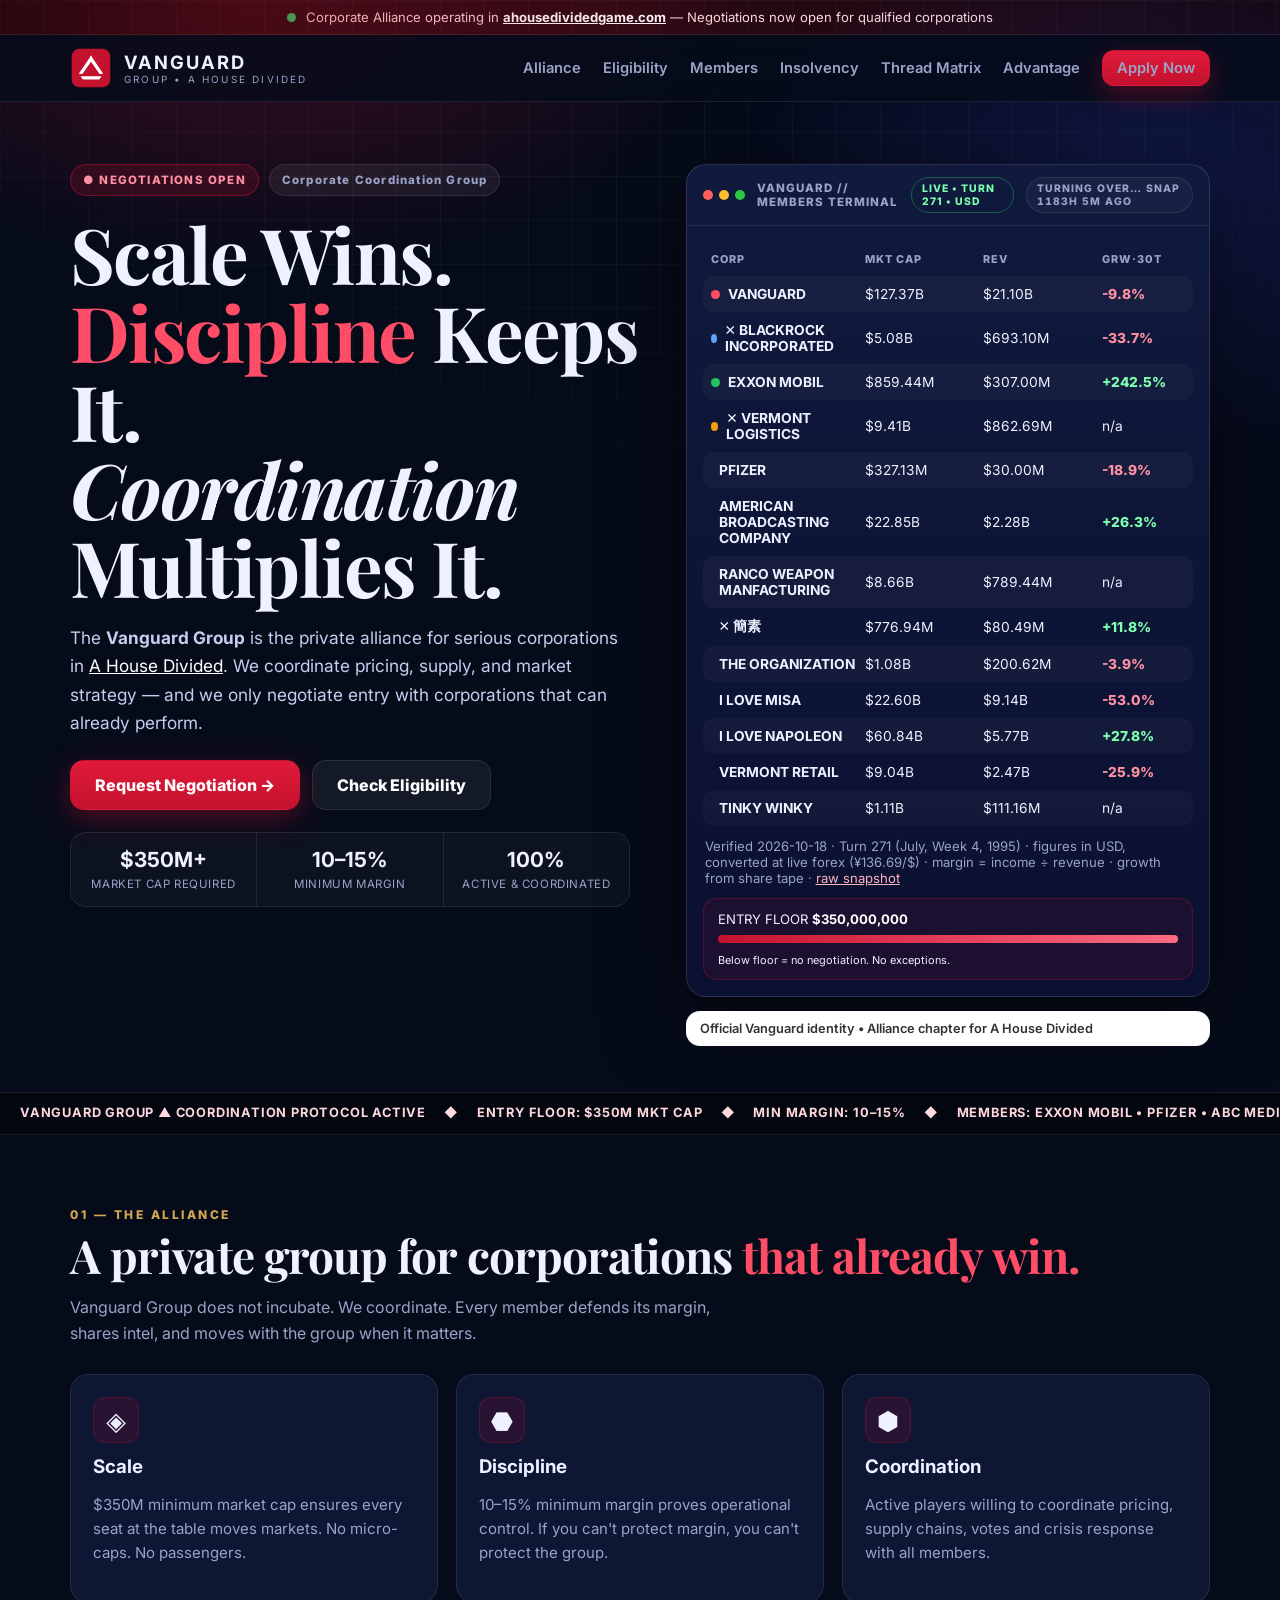
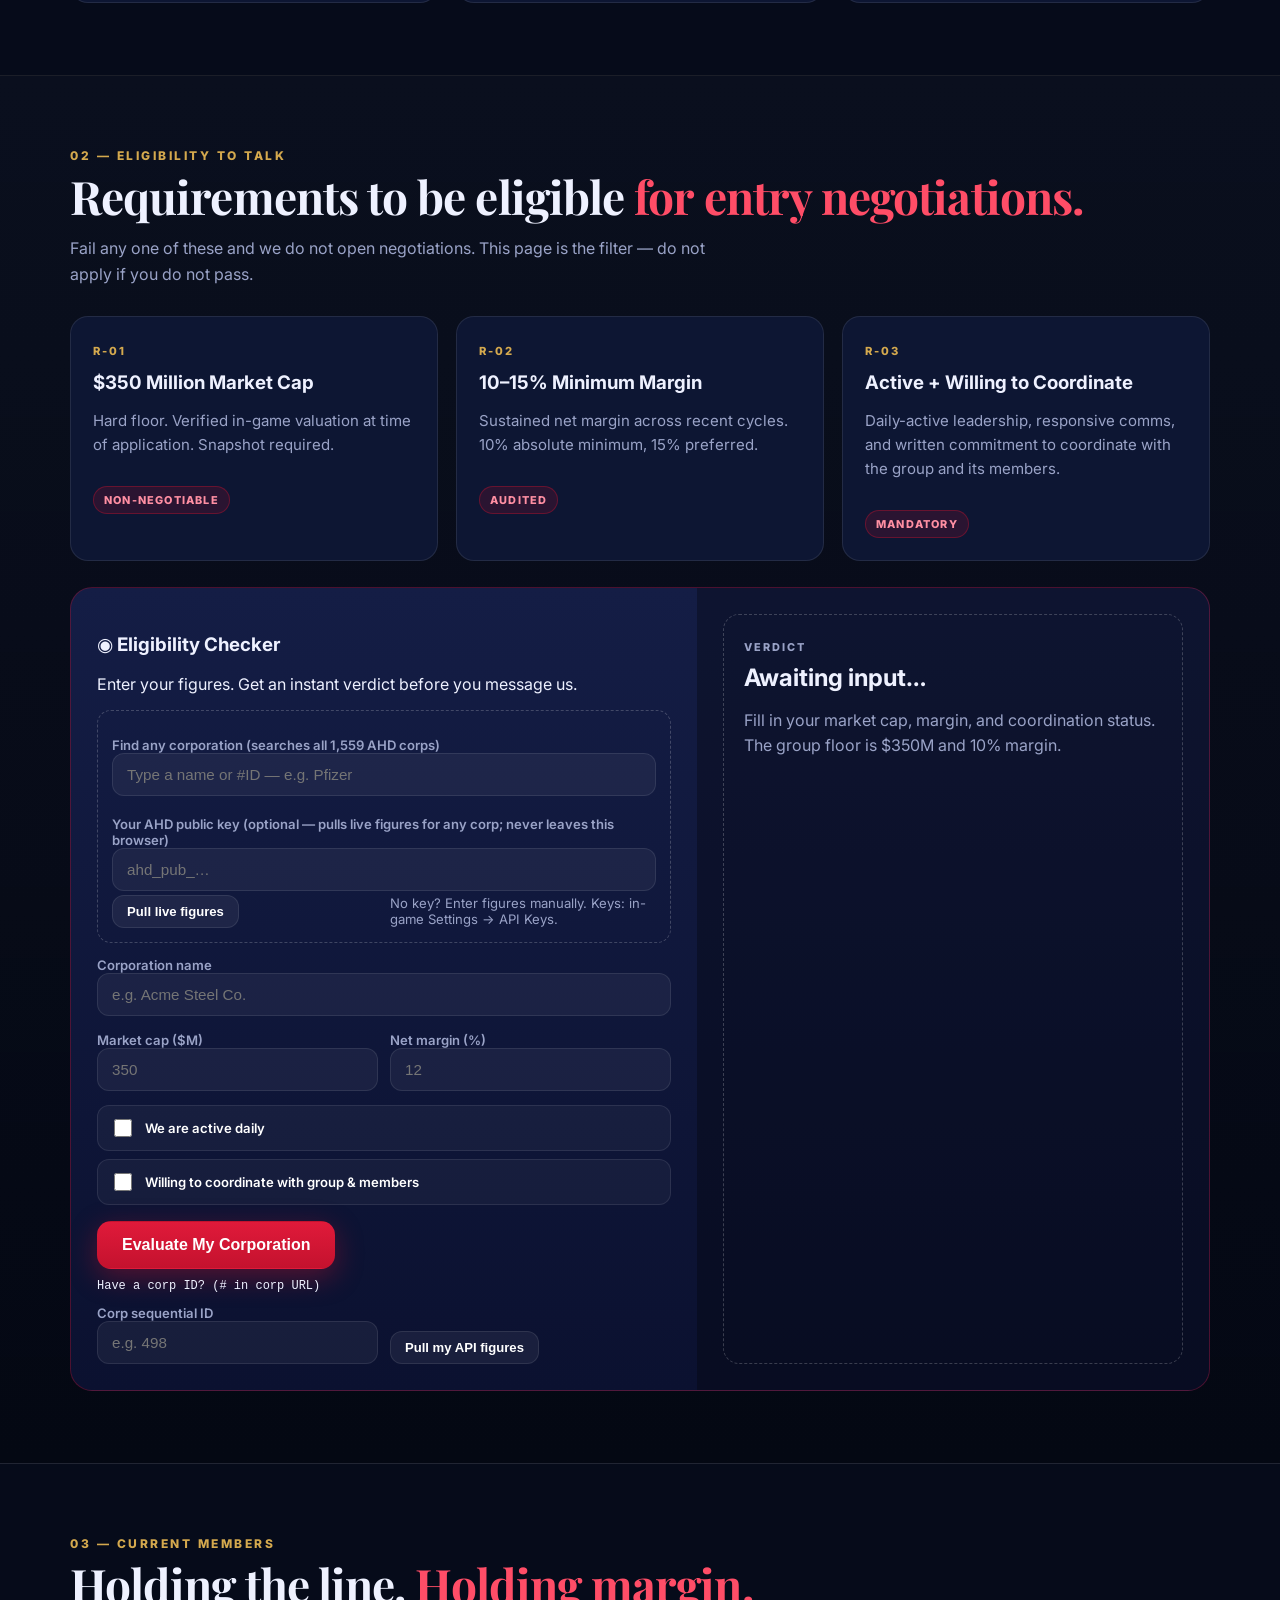
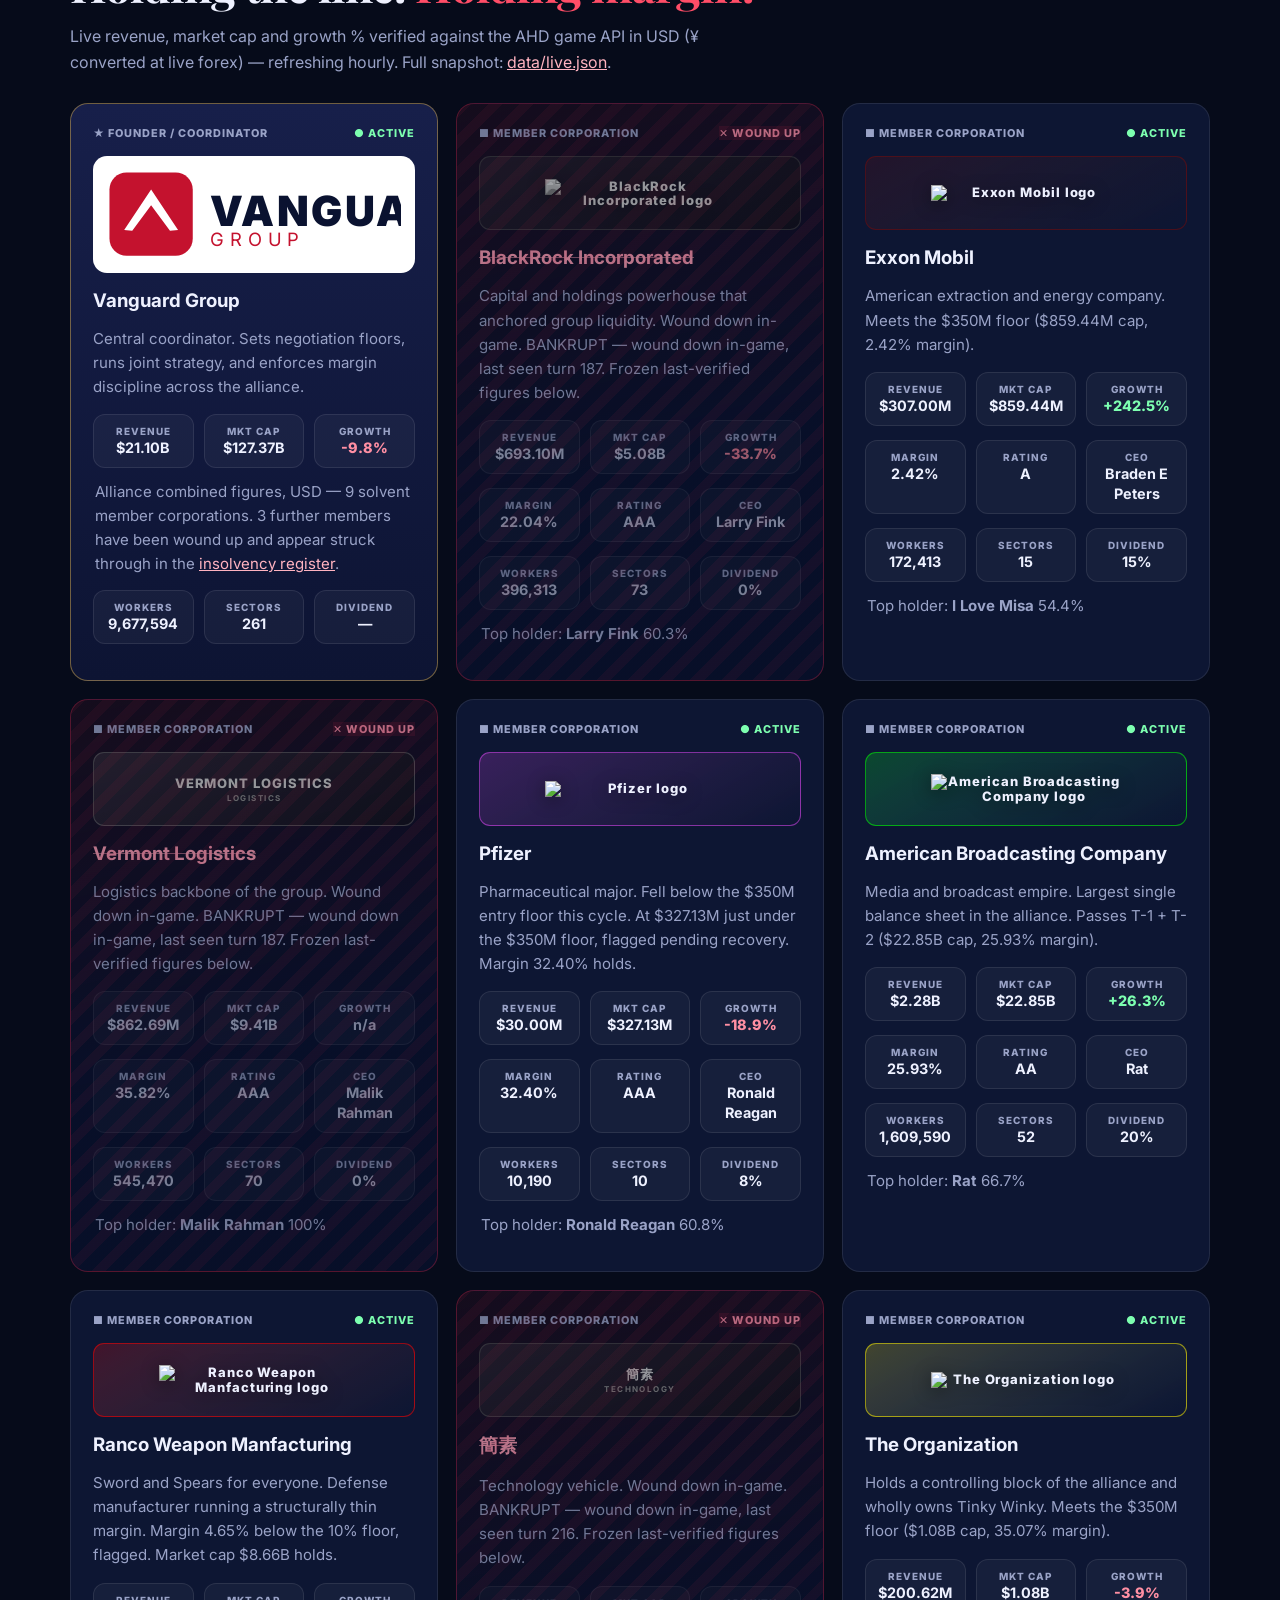
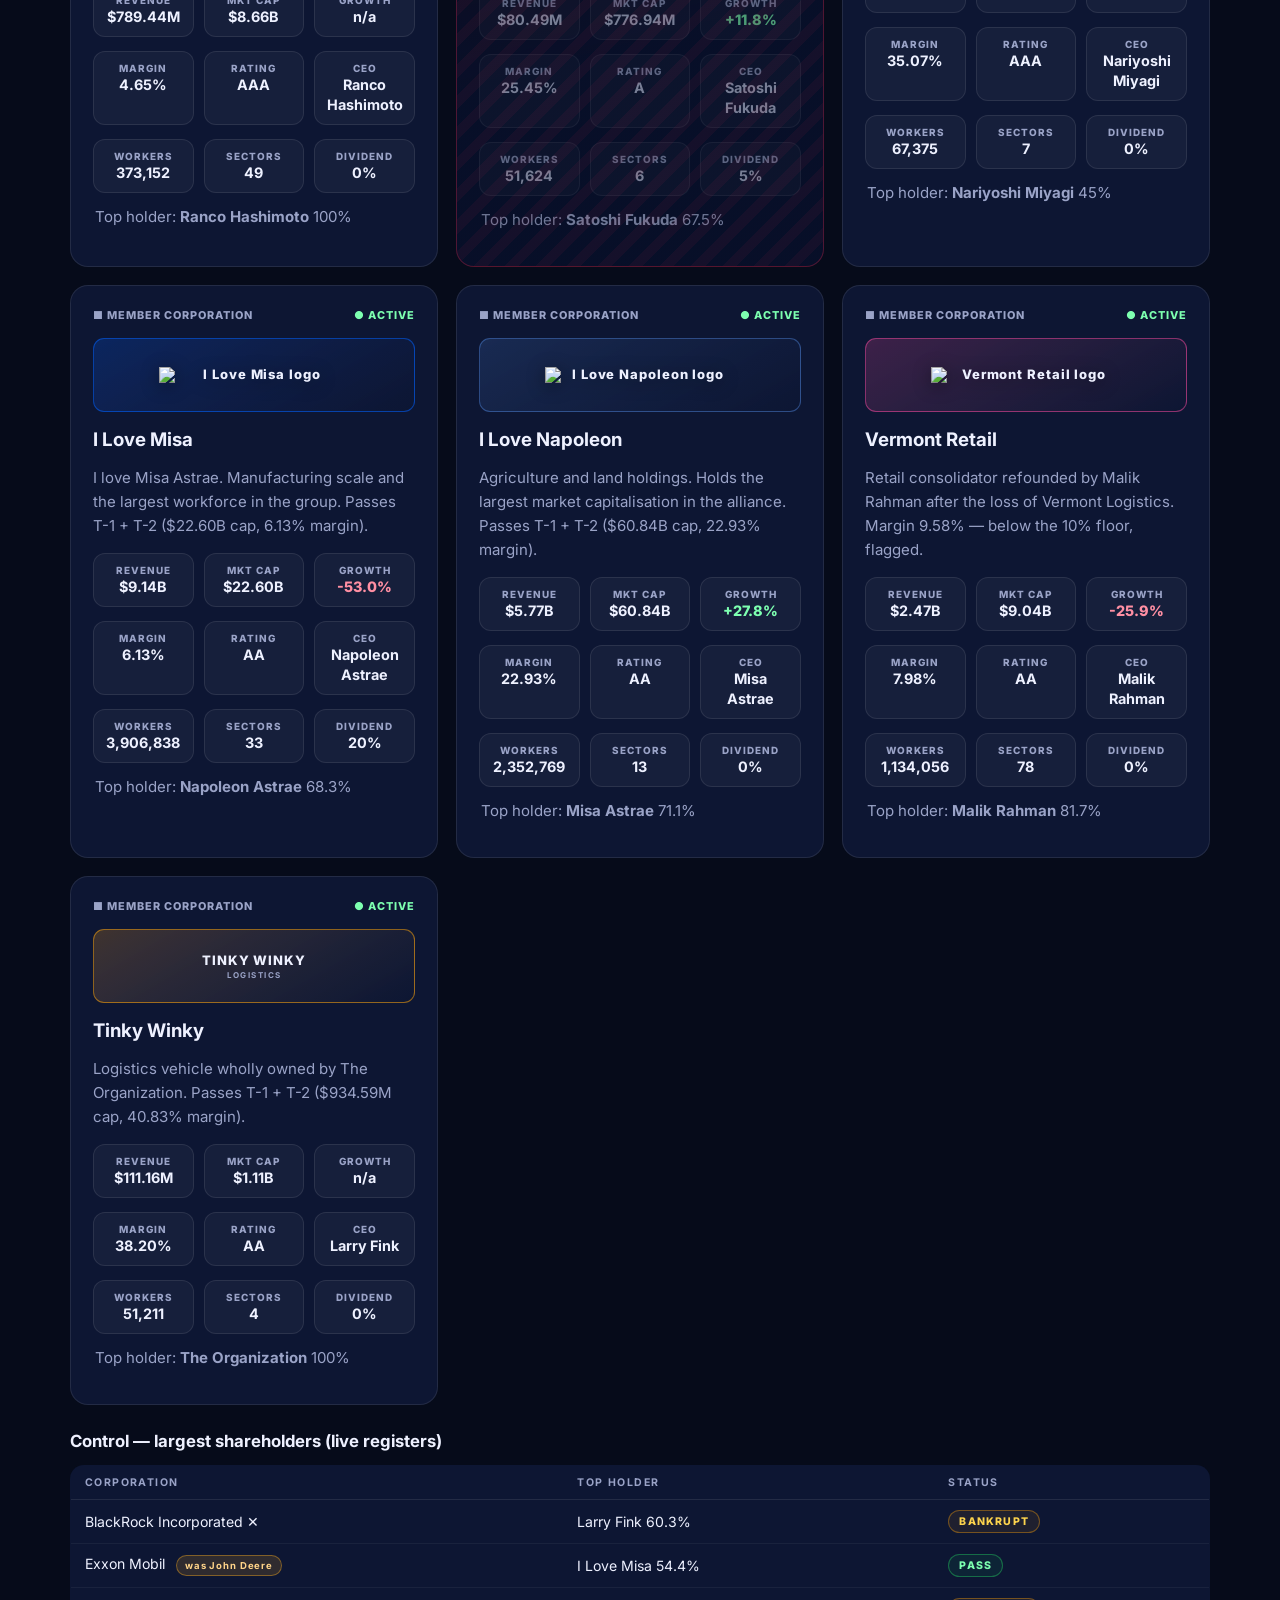
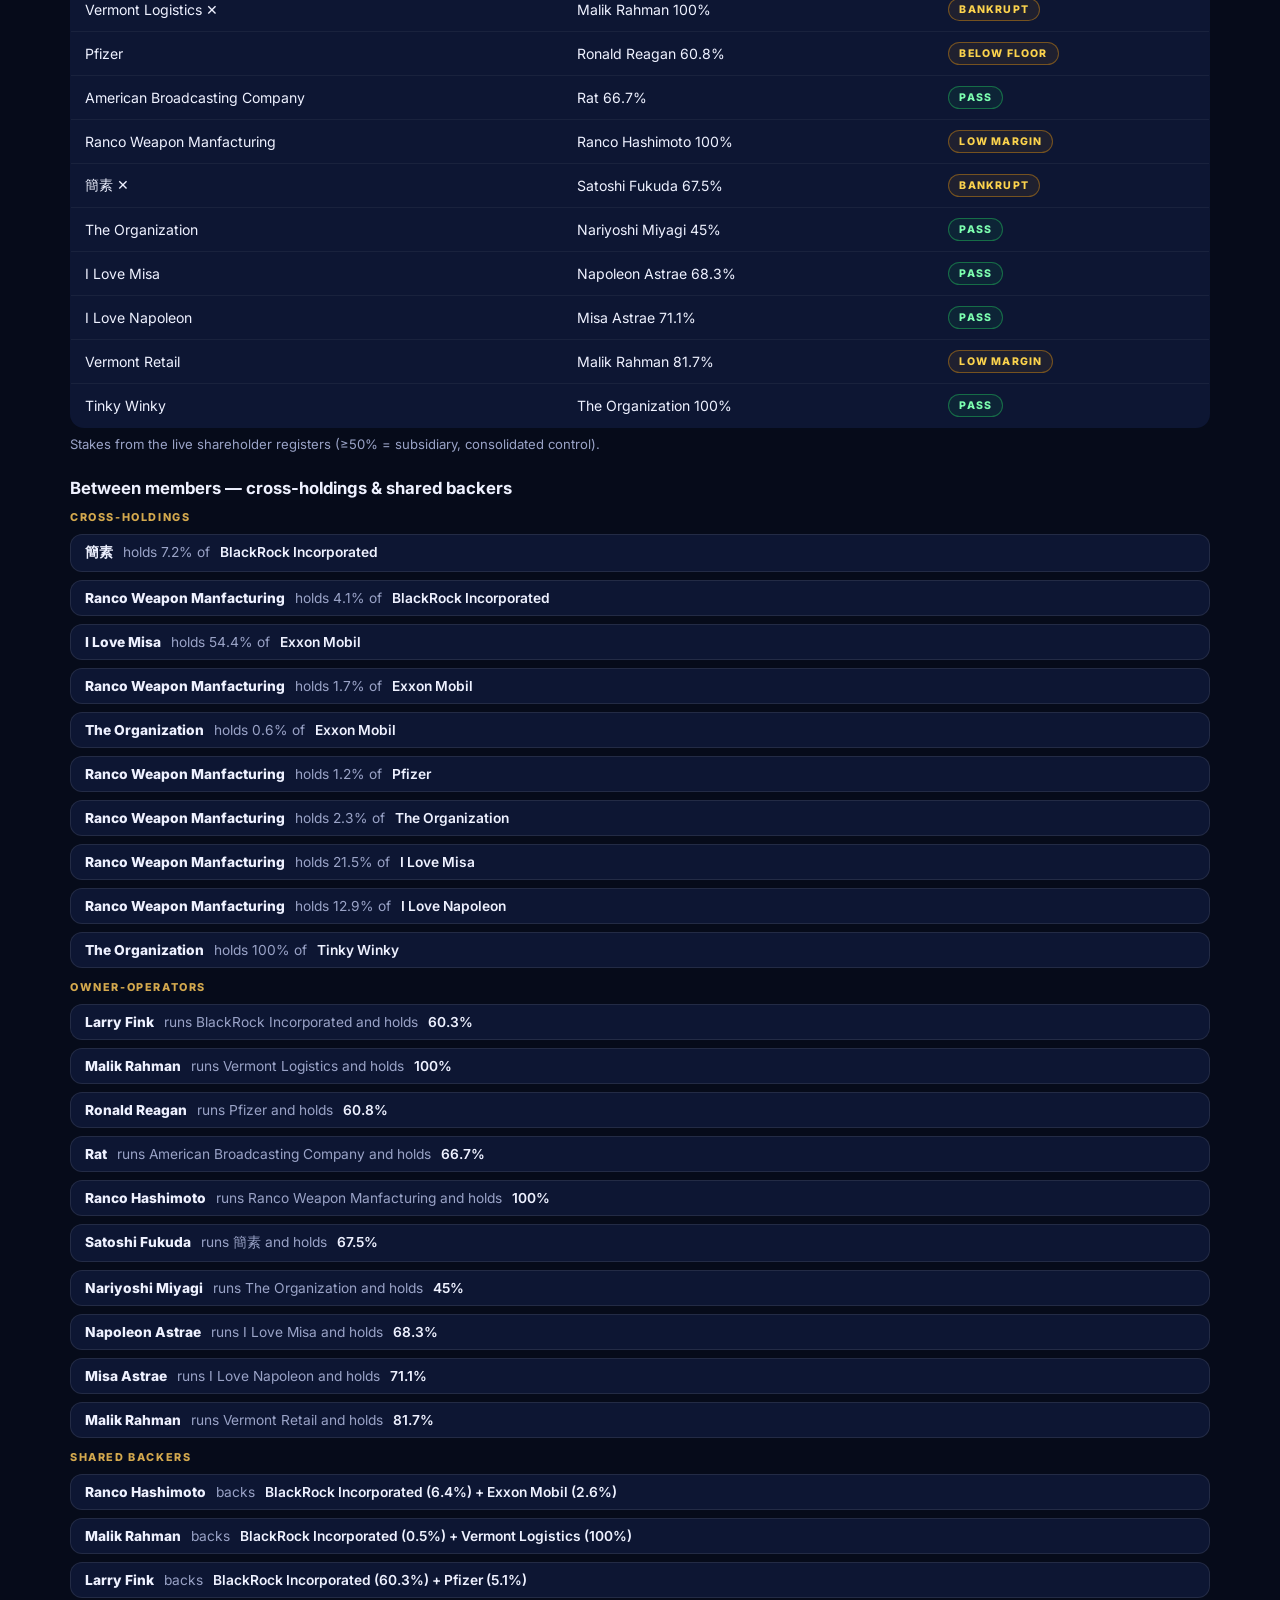
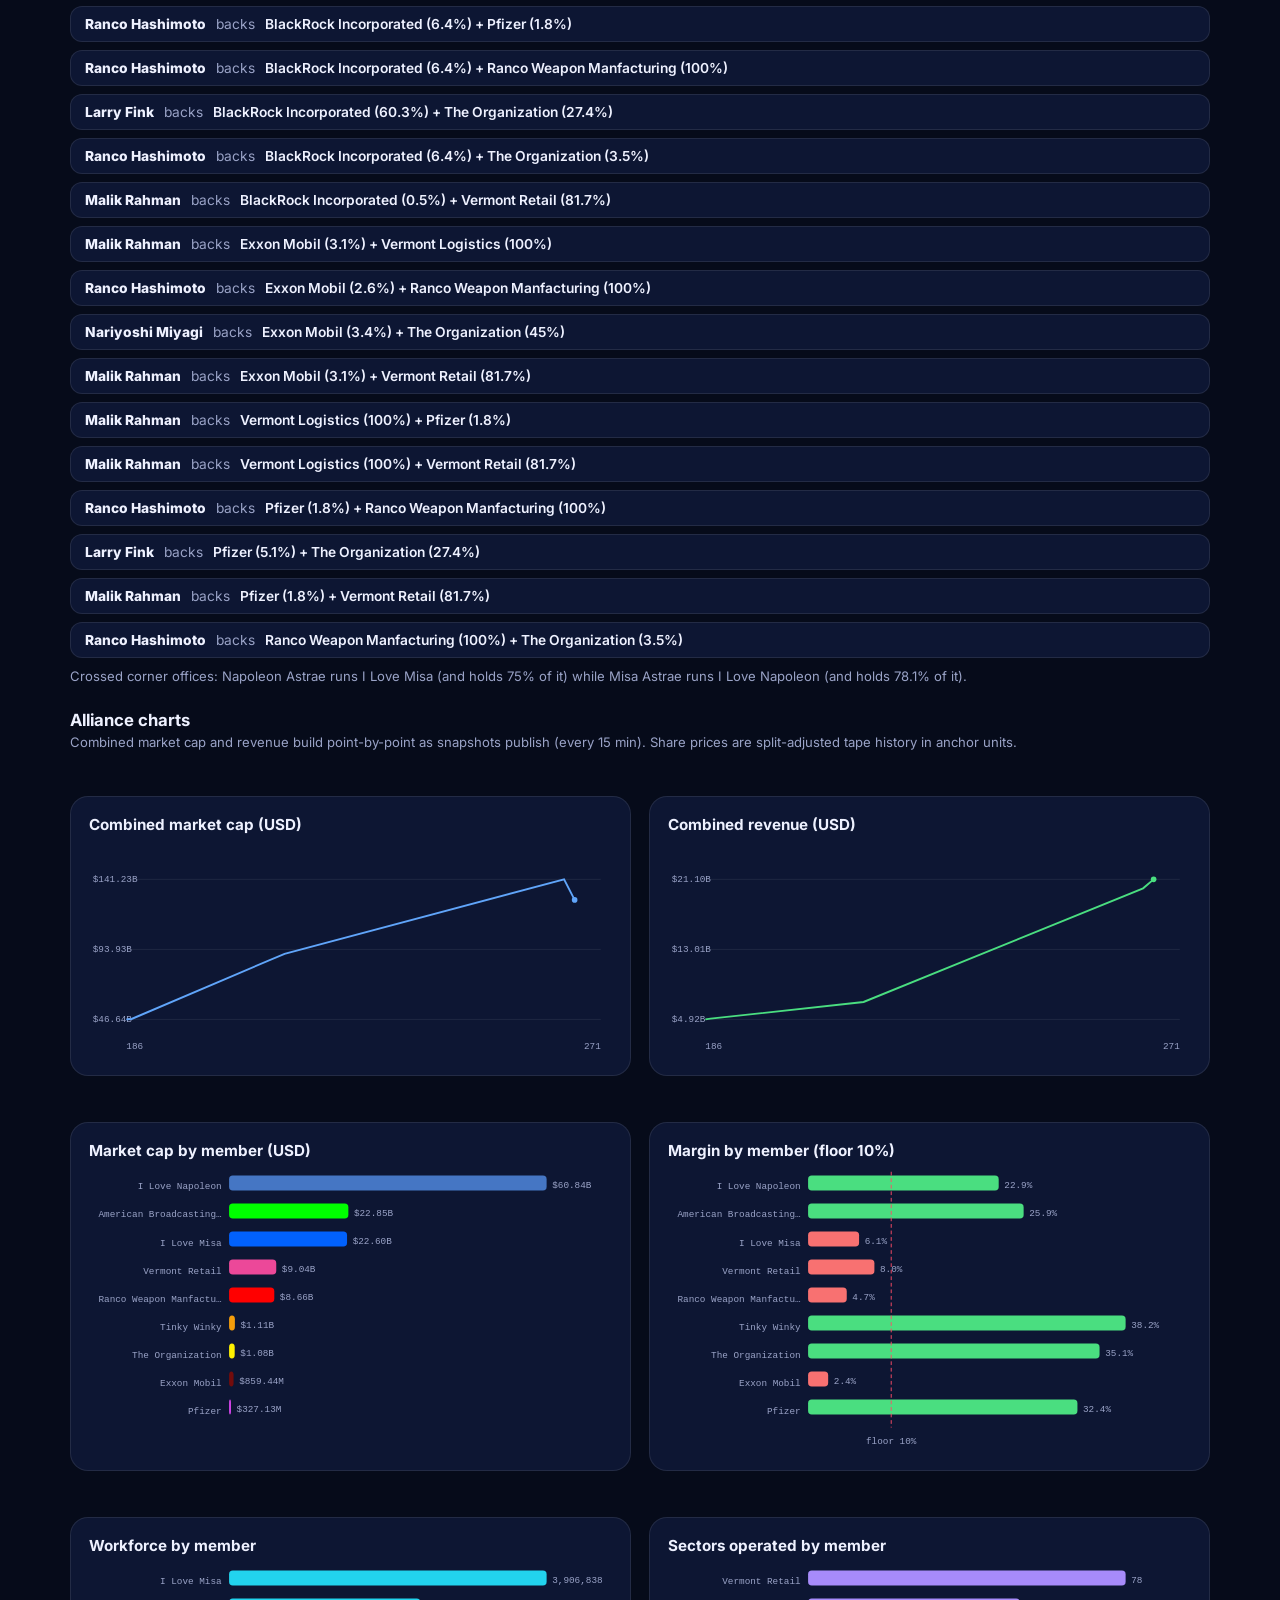
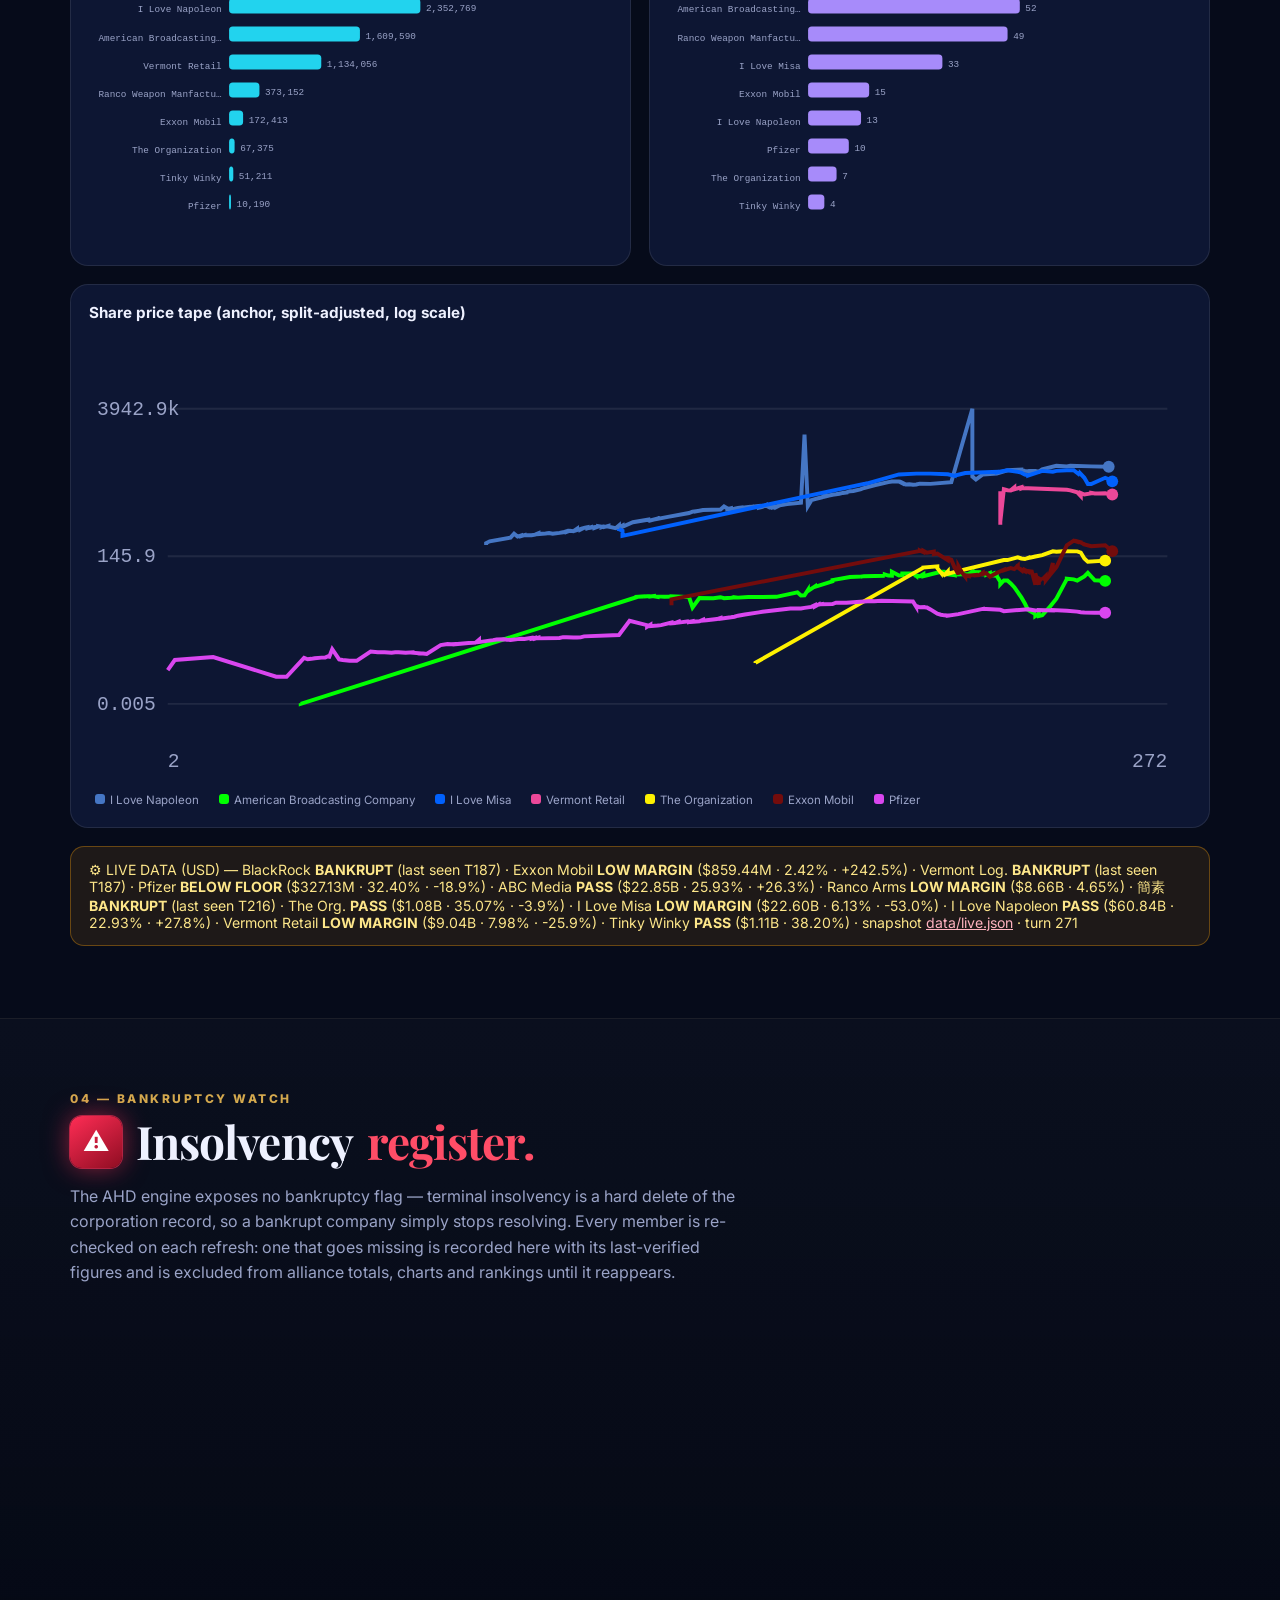
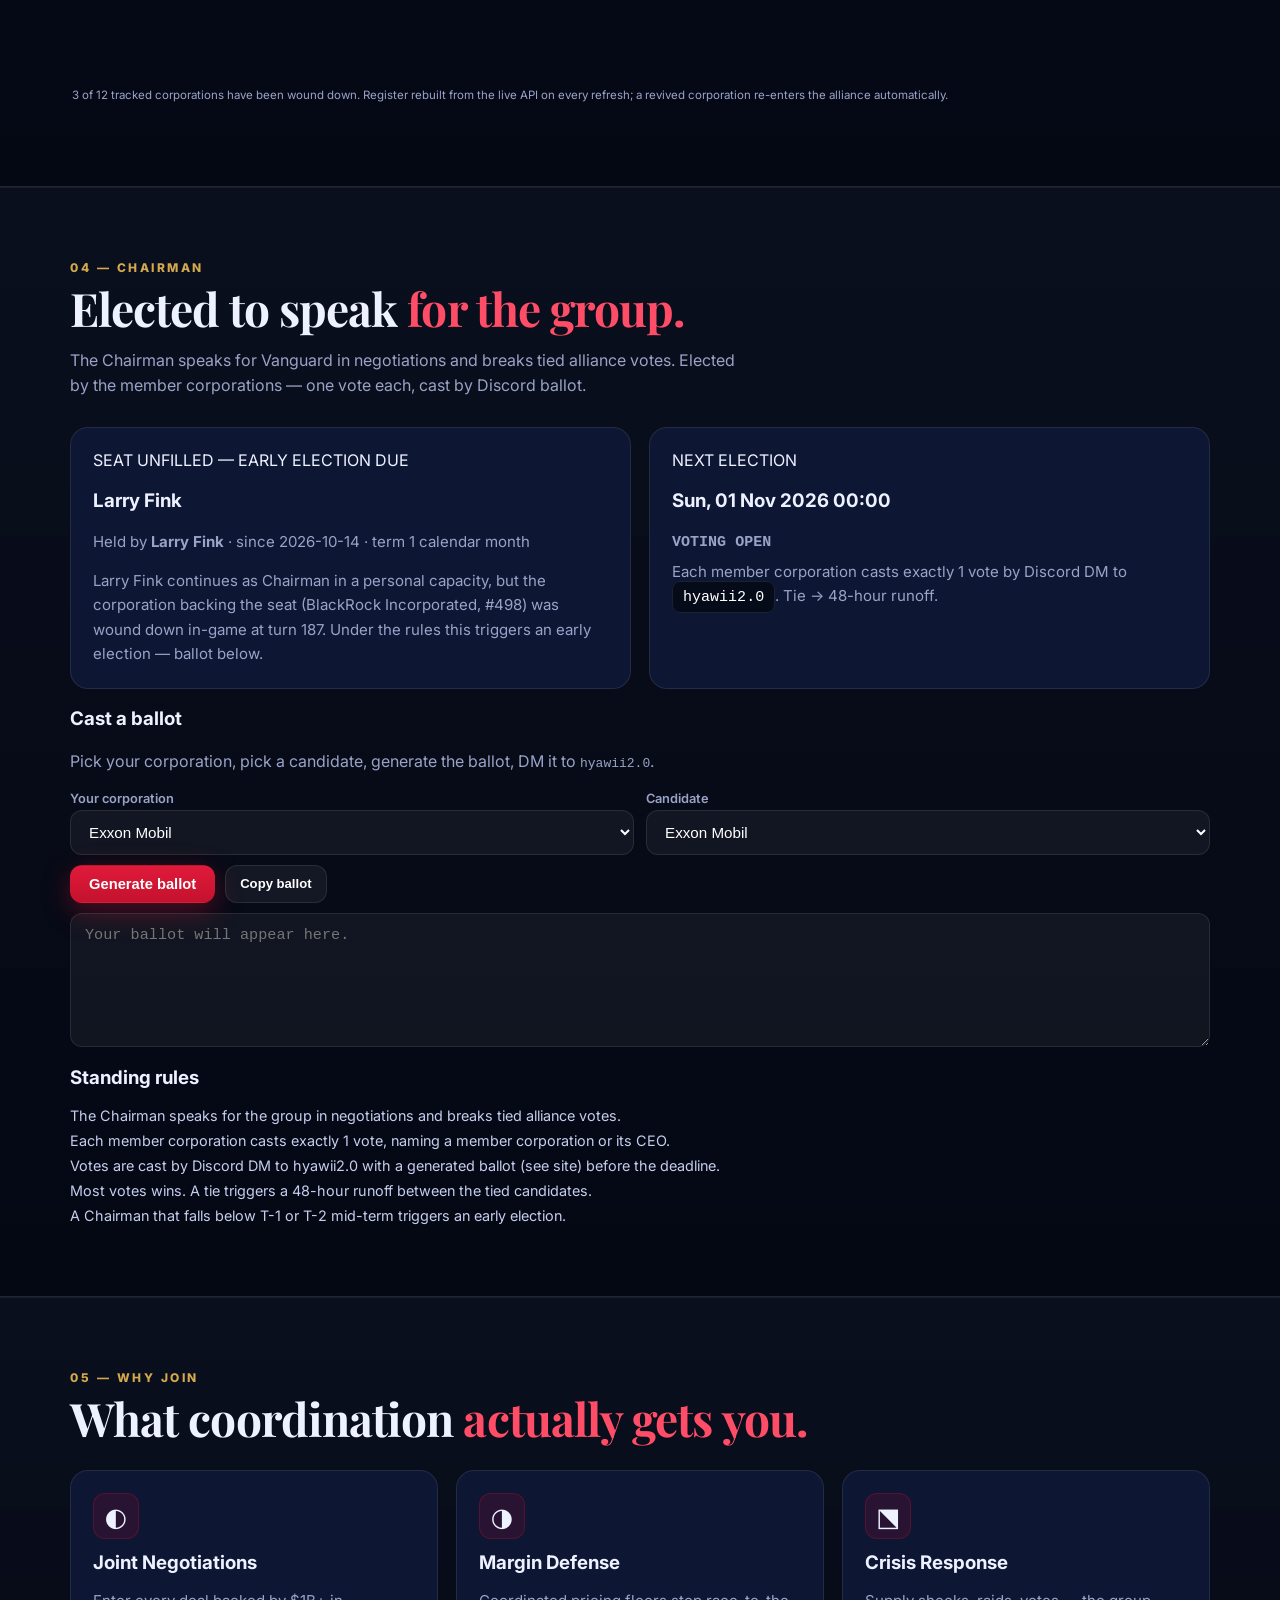
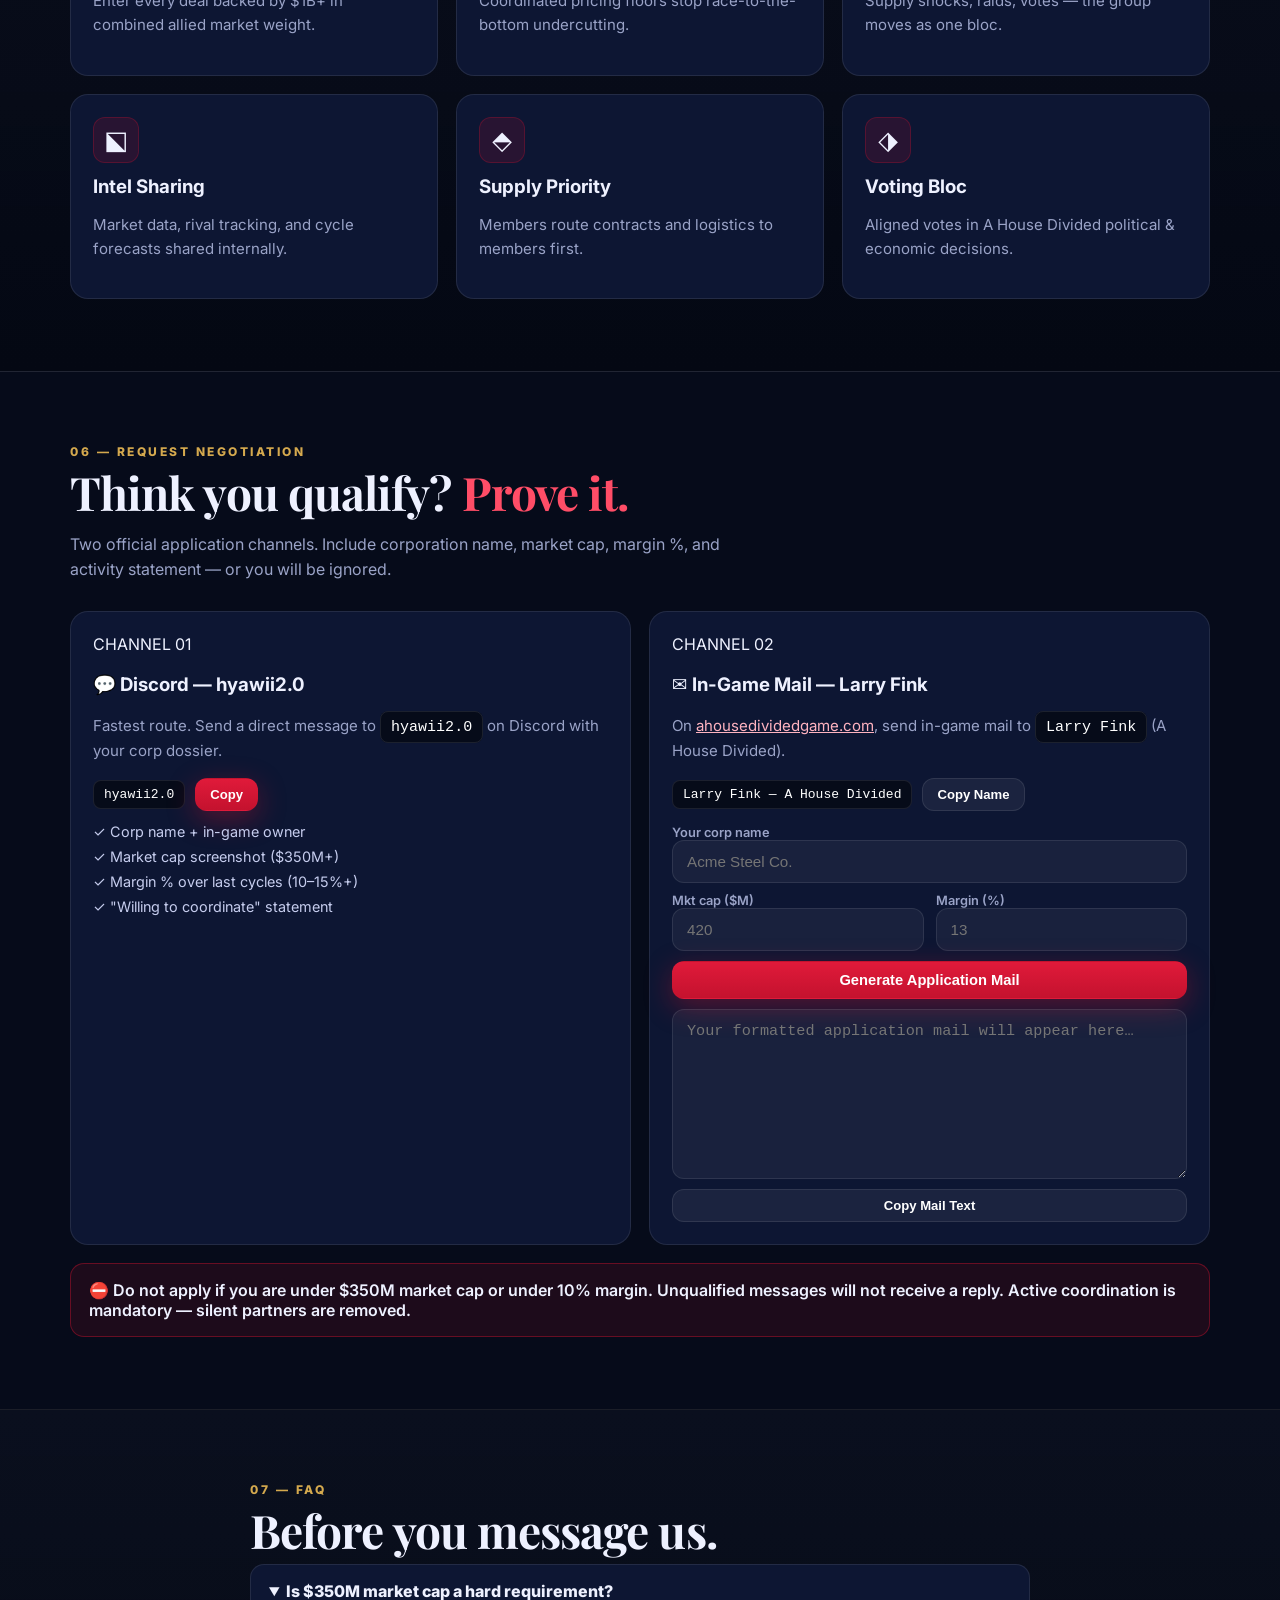
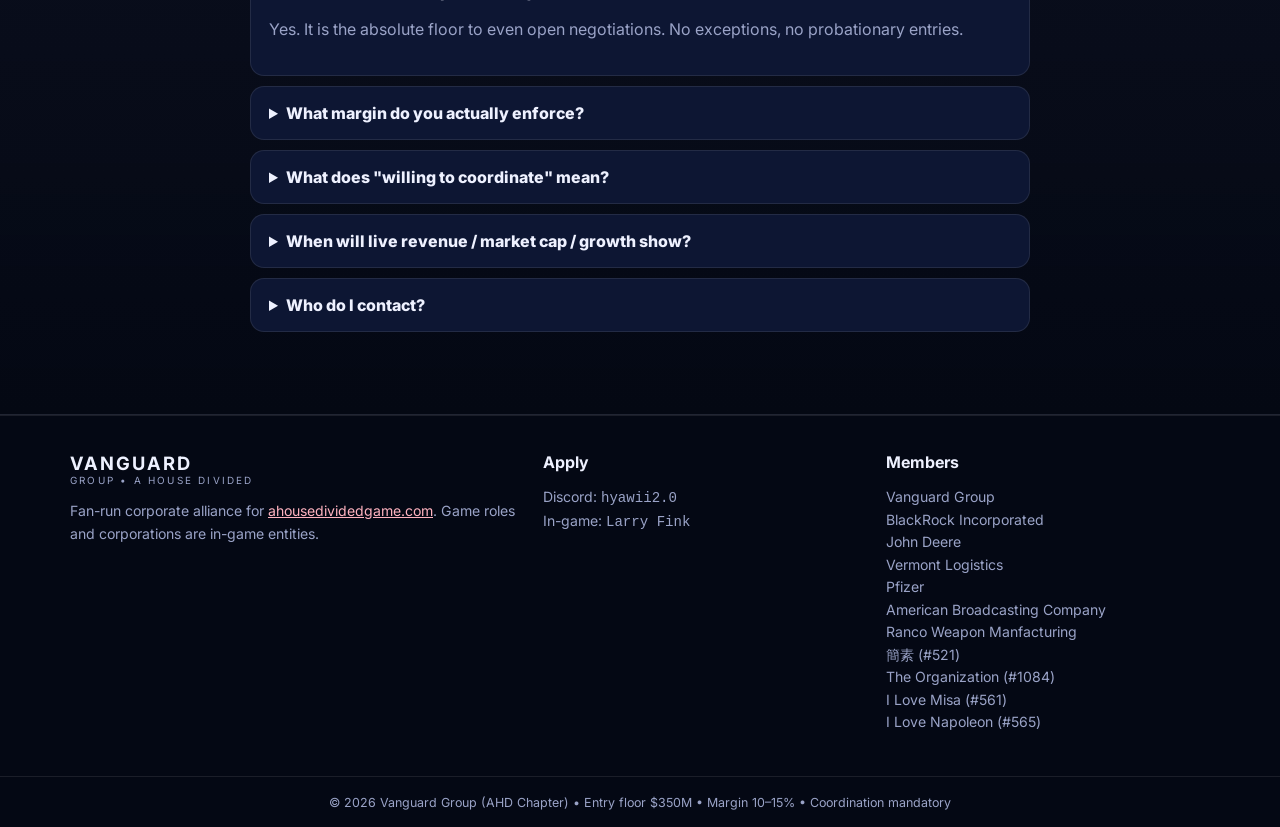
==== commit d0f08472: "feat: bankruptcy register, insolvency detection, local refresh runner, thread matrix - Detect real i" ====
--- a/index.html
+++ b/index.html
@@ -9,7 +9,7 @@
 <link rel="preconnect" href="https://fonts.googleapis.com">
 <link rel="preconnect" href="https://fonts.gstatic.com" crossorigin>
 <link href="https://fonts.googleapis.com/css2?family=Inter:wght@400;500;600;700;800;900&family=Playfair+Display:wght@700;800;900&display=swap" rel="stylesheet">
-<link rel="stylesheet" href="styles.css?v=12" />
+<link rel="stylesheet" href="styles.css?v=13" />
 </head>
 <body>
 <div class="bg-grid"></div>
@@ -43,6 +43,8 @@
       <a href="#alliance">Alliance</a>
       <a href="#eligibility">Eligibility</a>
       <a href="#members">Members</a>
+      <a href="#bankruptcy">Insolvency</a>
+      <a href="thread.html" title="Passcode-gated internal threat matrix">Thread Matrix</a>
       <a href="#advantage">Advantage</a>
       <a href="#apply" class="btn btn-sm btn-red">Apply Now</a>
     </nav>
@@ -88,18 +90,20 @@
         </div>
         <div class="terminal-body">
           <div class="t-row t-head"><span>CORP</span><span>MKT CAP</span><span>REV</span><span>GRW·30T</span></div>
-          <div class="t-row"><span class="t-name"><b class="v-dot"></b> VANGUARD</span><span data-live="alliance:marketCap" title="Alliance combined, USD">$90.96B</span><span data-live="alliance:revenue" title="Alliance combined, USD">$6.94B</span><span class="up" data-live="alliance:growth" title="I Love Misa tape t201→t211 (largest mover)">+94.6%</span></div>
-          <div class="t-row"><span class="t-name"><b class="b-dot"></b> ✕ BLACKROCK INC.</span><span data-live="blackrock:marketCap" title="¥694,583,685,631 ≈ $5.08B — DISSOLVED, frozen T187">$5.08B</span><span data-live="blackrock:revenue" title="₳733,747,393 per game day ≈ $693.10M">$693.10M</span><span class="down" data-live="blackrock:growth" title="Tape t158→t186">-33.7%</span></div>
-          <div class="t-row"><span class="t-name"><b class="j-dot"></b> JOHN DEERE</span><span data-live="deere:marketCap" title="$512,058,742">$512.06M</span><span data-live="deere:revenue" title="₳110,677,845 per game day ≈ $93.01M">$93.01M</span><span data-live="deere:growth" title="Newly listed — insufficient tape">n/a</span></div>
-          <div class="t-row"><span class="t-name"><b class="vl-dot"></b> ✕ VERMONT LOG.</span><span data-live="vermont:marketCap" title="$9,411,005,452 — DISSOLVED, frozen T187">$9.41B</span><span data-live="vermont:revenue" title="₳913,280,761 per game day ≈ $862.69M">$862.69M</span><span data-live="vermont:growth" title="Newly listed — insufficient tape">n/a</span></div>
-          <div class="t-row"><span class="t-name"><b class="pf-dot"></b> PFIZER</span><span data-live="pfizer:marketCap" title="$550,728,163">$550.73M</span><span data-live="pfizer:revenue" title="₳64,637,267 per game day ≈ $54.32M">$54.32M</span><span class="down" data-live="pfizer:growth" title="Tape t186→t216">-0.8%</span></div>
-          <div class="t-row"><span class="t-name"><b class="abc-dot"></b> ABC MEDIA</span><span data-live="abc:marketCap" title="$30,470,000,000">$30.47B</span><span data-live="abc:revenue" title="₳1,849,013,840 per game day ≈ $1.55B">$1.55B</span><span class="up" data-live="abc:growth" title="Tape t187→t216">+115.3%</span></div>
-          <div class="t-row"><span class="t-name"><b class="ra-dot"></b> RANCO ARMS</span><span data-live="ranco:marketCap" title="¥1,390,524,700,000 ≈ $9.18B">$9.18B</span><span data-live="ranco:revenue" title="₳516,491,415 per game day ≈ $434.03M">$434.03M</span><span data-live="ranco:growth" title="No share tape yet">n/a</span></div>
-          <div class="t-row"><span class="t-name"><b class="ka-dot"></b> 簡素</span><span data-live="kanso:marketCap" title="¥117,669,440,000 ≈ $776.94M">$776.94M</span><span data-live="kanso:revenue" title="₳95,782,562 per game day ≈ $80.49M">$80.49M</span><span class="up" data-live="kanso:growth" title="Tape t194→t214">+11.8%</span></div>
-          <div class="t-row"><span class="t-name"><b class="to-dot"></b> THE ORG.</span><span data-live="org:marketCap" title="¥105,369,776,724 ≈ $695.73M">$695.73M</span><span data-live="org:revenue" title="₳81,722,924 per game day ≈ $68.67M">$68.67M</span><span data-live="org:growth" title="No share tape yet">n/a</span></div>
-          <div class="t-row"><span class="t-name"><b class="misa-dot"></b> I LOVE MISA</span><span data-live="misa:marketCap" title="¥1,137,385,789,985 ≈ $8.32B">$8.32B</span><span data-live="misa:revenue" title="₳1,449,875,548 per game day ≈ $1.37B">$1.37B</span><span class="down" data-live="misa:growth" title="Tape t131→t132">-10.9%</span></div>
-          <div class="t-row"><span class="t-name"><b class="napo-dot"></b> I LOVE NAPO.</span><span data-live="napoleon:marketCap" title="¥873,369,767,371 ≈ $6.39B">$6.39B</span><span data-live="napoleon:revenue" title="₳652,371,012 per game day ≈ $616.23M">$616.23M</span><span class="up" data-live="napoleon:growth" title="Tape t160→t186">+87.5%</span></div>
-          <div class="t-note" id="snapNote">Verified 2026-10-13 · Turn 216 (June, Week 1, 1994) · figures in USD (¥151.45/$, revenue gross per game day) · margin = income ÷ revenue · growth = trailing 30-turn tape · <a href="data/live.json">raw snapshot</a></div>
+<div class="t-row"><span class="t-name"><b class="v-dot"></b> VANGUARD</span><span data-live="alliance:marketCap" title="Alliance combined, USD, 9 solvent members">$141.23B</span><span data-live="alliance:revenue" title="Alliance combined, USD">$20.06B</span><span class="up" data-live="alliance:growth">—</span></div>
+<div class="t-row"><span class="t-name"><b class="b-dot"></b> ✕ BLACKROCK INCORPORATED</span><span data-live="blackrock:marketCap" title="¥694,583,685,631 — BANKRUPT, frozen T187">$5.08B</span><span data-live="blackrock:revenue" title="₳ 733,747,393 per game day ≈ $693.10M">$693.10M</span><span class="down" data-live="blackrock:growth" title="Split-adjusted tape t158→t186">-33.7%</span></div>
+<div class="t-row"><span class="t-name"><b class="j-dot"></b> EXXON MOBIL</span><span data-live="deere:marketCap" title="$1,302,026,023">$1.30B</span><span data-live="deere:revenue" title="₳ 381,253,735 per game day ≈ $329.38M">$329.38M</span><span class="up" data-live="deere:growth" title="Split-adjusted tape t236→t266">+552.1%</span></div>
+<div class="t-row"><span class="t-name"><b class="vl-dot"></b> ✕ VERMONT LOGISTICS</span><span data-live="vermont:marketCap" title="$9,411,005,452 — BANKRUPT, frozen T187">$9.41B</span><span data-live="vermont:revenue" title="₳ 913,280,761 per game day ≈ $862.69M">$862.69M</span><span data-live="vermont:growth">n/a</span></div>
+<div class="t-row"><span class="t-name"><b class="pf-dot"></b> PFIZER</span><span data-live="pfizer:marketCap" title="$318,842,621">$318.84M</span><span data-live="pfizer:revenue" title="₳ 34,770,581 per game day ≈ $30.04M">$30.04M</span><span class="down" data-live="pfizer:growth" title="Split-adjusted tape t240→t267">-19.1%</span></div>
+<div class="t-row"><span class="t-name"><b class="abc-dot"></b> AMERICAN BROADCASTING COMPANY</span><span data-live="abc:marketCap" title="$23,240,000,000">$23.24B</span><span data-live="abc:revenue" title="₳ 2,620,650,207 per game day ≈ $2.26B">$2.26B</span><span class="down" data-live="abc:growth" title="Split-adjusted tape t237→t267">-31.0%</span></div>
+<div class="t-row"><span class="t-name"><b class="ra-dot"></b> RANCO WEAPON MANFACTURING</span><span data-live="ranco:marketCap" title="¥1,603,568,200,000">$10.38B</span><span data-live="ranco:revenue" title="₳ 903,547,488 per game day ≈ $780.62M">$780.62M</span><span data-live="ranco:growth">n/a</span></div>
+<div class="t-row"><span class="t-name"><b class="ka-dot"></b> ✕ 簡素</span><span data-live="kanso:marketCap" title="¥117,669,440,000 — BANKRUPT, frozen T216">$776.94M</span><span data-live="kanso:revenue" title="₳ 95,782,562 per game day ≈ $80.49M">$80.49M</span><span class="up" data-live="kanso:growth" title="Split-adjusted tape t194→t214">+11.8%</span></div>
+<div class="t-row"><span class="t-name"><b class="to-dot"></b> THE ORGANIZATION</span><span data-live="org:marketCap" title="¥160,822,331,725">$1.04B</span><span data-live="org:revenue" title="₳ 218,203,335 per game day ≈ $188.52M">$188.52M</span><span class="down" data-live="org:growth" title="Split-adjusted tape t241→t265">-10.9%</span></div>
+<div class="t-row"><span class="t-name"><b class="misa-dot"></b> I LOVE MISA</span><span data-live="misa:marketCap" title="¥4,391,414,490,000">$28.43B</span><span data-live="misa:revenue" title="₳ 9,420,974,093 per game day ≈ $8.14B">$8.14B</span><span class="down" data-live="misa:growth" title="Split-adjusted tape t239→t266">-55.8%</span></div>
+<div class="t-row"><span class="t-name"><b class="napo-dot"></b> I LOVE NAPOLEON</span><span data-live="napoleon:marketCap" title="¥10,323,947,920,000">$66.83B</span><span data-live="napoleon:revenue" title="₳ 6,666,349,886 per game day ≈ $5.76B">$5.76B</span><span class="up" data-live="napoleon:growth" title="Split-adjusted tape t238→t266">+67.7%</span></div>
+<div class="t-row"><span class="t-name"><b class="vr-dot"></b> VERMONT RETAIL</span><span data-live="vtretail:marketCap" title="$8,752,160,000">$8.75B</span><span data-live="vtretail:revenue" title="₳ 2,856,098,387 per game day ≈ $2.47B">$2.47B</span><span class="up" data-live="vtretail:growth" title="Split-adjusted tape t240→t268">+605.0%</span></div>
+<div class="t-row"><span class="t-name"><b class="tw-dot"></b> TINKY WINKY</span><span data-live="tinky:marketCap" title="¥144,369,900,000">$934.59M</span><span data-live="tinky:revenue" title="₳ 119,280,724 per game day ≈ $103.05M">$103.05M</span><span data-live="tinky:growth">n/a</span></div>
+          <div class="t-note" id="snapNote">Verified 2026-10-17 · Turn 269 (July, Week 2, 1995) · figures in USD (¥154.47/$, revenue gross per game day) · margin = income ÷ revenue · growth = trailing 30-turn tape · bankrupt corps struck through · <a href="data/live.json">raw snapshot</a></div>
           <div class="t-req">
             <div>ENTRY FLOOR <strong>$350,000,000</strong></div>
             <div class="bar"><div class="bar-fill" style="width:100%"></div></div>
@@ -119,7 +123,7 @@
       <span>VANGUARD GROUP ▲ COORDINATION PROTOCOL ACTIVE</span><span>◆</span>
       <span>ENTRY FLOOR: $350M MKT CAP</span><span>◆</span>
       <span>MIN MARGIN: 10–15%</span><span>◆</span>
-      <span>MEMBERS: BLACKROCK • JOHN DEERE • VERMONT LOGISTICS • PFIZER • ABC MEDIA • RANCO ARMS • 簡素 • THE ORGANIZATION • I LOVE MISA • I LOVE NAPOLEON</span><span>◆</span>
+      <span>MEMBERS: EXXON MOBIL • PFIZER • ABC MEDIA • RANCO ARMS • THE ORGANIZATION • I LOVE MISA • I LOVE NAPOLEON • VERMONT RETAIL • TINKY WINKY &nbsp;|&nbsp; WOUND UP: BLACKROCK • VERMONT LOGISTICS • 簡素</span><span>◆</span>
       <span>LIVE STATS: <em class="wip-inline" id="tickerLive">VERIFIED 2026-10-13</em></span><span>◆</span>
       <span>APPLY: DISCORD hyawii2.0 / IN-GAME: LARRY FINK</span><span>◆</span>
     </div>
@@ -235,26 +239,26 @@
         <h3>Vanguard Group</h3>
         <p class="m-desc">Central coordinator. Sets negotiation floors, runs joint strategy, and enforces margin discipline across the alliance.</p>
         <div class="m-stats">
-          <div><small>REVENUE</small><strong data-live="alliance:revenue" title="Alliance combined, USD">$6.94B</strong></div>
-          <div><small>MKT CAP</small><strong data-live="alliance:marketCap" title="Alliance combined, USD">$90.96B</strong></div>
-          <div><small>GROWTH</small><strong data-live="alliance:growth" data-growth="long" title="I Love Misa tape t201→t211 (largest mover)">+94.56% (t201→t211)</strong></div>
-        </div>
-        <p class="t-note">Alliance combined figures, USD (10 member corporations).</p>
-        <div class="m-stats">
-          <div><small>WORKERS</small><strong data-live="alliance:workers">2,985,972</strong></div>
-          <div><small>SECTORS</small><strong data-live="alliance:sectors">172</strong></div>
+          <div><small>REVENUE</small><strong data-live="alliance:revenue" title="Alliance combined, USD">$20.06B</strong></div>
+          <div><small>MKT CAP</small><strong data-live="alliance:marketCap" title="Alliance combined, USD">$141.23B</strong></div>
+          <div><small>GROWTH</small><strong data-live="alliance:growth" data-growth="long" title="Vermont Retail tape t240→t268 (largest mover)">+605.02% (t240→t268)</strong></div>
+        </div>
+        <p class="t-note">Alliance combined figures, USD — 9 solvent member corporations. 3 further members have been wound up and appear struck through in the <a href="#bankruptcy">insolvency register</a>.</p>
+        <div class="m-stats">
+          <div><small>WORKERS</small><strong data-live="alliance:workers">9,232,605</strong></div>
+          <div><small>SECTORS</small><strong data-live="alliance:sectors">260</strong></div>
           <div><small>DIVIDEND</small><strong>—</strong></div>
         </div>
       </article>
-      <article class="member reveal">
-        <div class="m-top"><span class="m-role">■ MEMBER CORPORATION</span><span class="live-dot">● ACTIVE</span></div>
-        <div class="m-logo blackrock">BLACKROCK<span>INCORPORATED</span></div>
+      <article class="member reveal dead">
+        <div class="m-top"><span class="m-role">■ MEMBER CORPORATION</span><span class="live-dot dot-dead">✕ WOUND UP</span></div>
+        <div class="m-logo undefined" style="--brand:#106fb7"><img src="https://cdn.ahousedividedgame.com/corporation-logos/6ac3dbf9c6e9f850d977790d-1791469818210.webp" alt="BlackRock Incorporated logo" loading="lazy" style="width:100%;max-width:190px;height:auto;object-fit:contain"></div>
         <h3>BlackRock Incorporated</h3>
-        <p class="m-desc">Capital & holdings powerhouse. Anchors group liquidity and long-horizon investment coordination. <span id="blackrockNote">DISSOLVED in-game — last seen turn 187. Frozen last-verified figures below.</span></p>
-        <div class="m-stats">
-          <div><small>REVENUE</small><strong data-live="blackrock:revenue" title="₳733,747,393 per game day ≈ $693.10M">$693.10M</strong></div>
-          <div><small>MKT CAP</small><strong data-live="blackrock:marketCap" title="¥694,583,685,631 ≈ $5.08B">$5.08B</strong></div>
-          <div><small>GROWTH</small><strong data-live="blackrock:growth" data-growth="long" title="Tape t158→t186">-33.68% (t158→t186)</strong></div>
+        <p class="m-desc">Capital and holdings powerhouse that anchored group liquidity. Wound down in-game. <span id="blackrockNote">BANKRUPT — wound down in-game, last seen turn 187. Frozen last-verified figures below.</span></p>
+        <div class="m-stats">
+          <div><small>REVENUE</small><strong data-live="blackrock:revenue" title="₳ 733,747,393 per game day ≈ $693.10M">$693.10M</strong></div>
+          <div><small>MKT CAP</small><strong data-live="blackrock:marketCap" title="FROZEN — bankrupt T187">$5.08B</strong></div>
+          <div><small>GROWTH</small><strong><span class="down" data-live="blackrock:growth" title="Split-adjusted tape t158→t186">-33.68% <span style="font-size:9px;opacity:.75">(t158→t186)</span></span></strong></div>
         </div>
         <div class="m-stats">
           <div><small>MARGIN</small><strong data-live="blackrock:margin">22.04%</strong></div>
@@ -266,37 +270,39 @@
           <div><small>SECTORS</small><strong data-live="blackrock:sectors">73</strong></div>
           <div><small>DIVIDEND</small><strong data-live="blackrock:div">0%</strong></div>
         </div>
-      </article>
-      <article class="member reveal">
-        <div class="m-top"><span class="m-role">■ MEMBER CORPORATION</span><span class="live-dot">● ACTIVE</span></div>
-        <div class="m-logo deere"><span class="deere-mark">🦌</span> JOHN DEERE<span>INDUSTRIALS</span></div>
-        <h3>John Deere</h3>
-        <p class="m-desc">Industrial backbone. Heavy production, supply-chain weight, and resilient margin performance. <span id="deereNote">Passes T-1 + T-2 ($512.06M cap, 22.37% margin).</span></p>
-        <div class="m-stats">
-          <div><small>REVENUE</small><strong data-live="deere:revenue" title="₳110,677,845 per game day ≈ $93.01M">$93.01M</strong></div>
-          <div><small>MKT CAP</small><strong data-live="deere:marketCap" title="$512,058,742">$512.06M</strong></div>
-          <div><small>GROWTH</small><strong data-live="deere:growth" title="Newly listed — insufficient tape">n/a</strong></div>
-        </div>
-        <div class="m-stats">
-          <div><small>MARGIN</small><strong data-live="deere:margin">22.37%</strong></div>
+        <p class="t-note">Top holder: <b>Larry Fink</b> 60.3%</p>
+      </article>
+      <article class="member reveal">
+        <div class="m-top"><span class="m-role">■ MEMBER CORPORATION</span><span class="live-dot">● ACTIVE</span></div>
+        <div class="m-logo undefined" style="--brand:#730c0c"><img src="https://cdn.ahousedividedgame.com/corporation-logos/6acb10f57f0eaca56be706cd-1792201473041.webp" alt="Exxon Mobil logo" loading="lazy" style="width:100%;max-width:190px;height:auto;object-fit:contain"></div>
+        <h3>Exxon Mobil</h3>
+        <p class="m-desc">American extraction and energy company. <span id="deereNote">Passes T-1 + T-2 ($1.30B cap, 13.09% margin).</span></p>
+        <div class="m-stats">
+          <div><small>REVENUE</small><strong data-live="deere:revenue" title="₳ 381,253,735 per game day ≈ $329.38M">$329.38M</strong></div>
+          <div><small>MKT CAP</small><strong data-live="deere:marketCap" title="$1,302,026,023">$1.30B</strong></div>
+          <div><small>GROWTH</small><strong><span class="up" data-live="deere:growth" title="Split-adjusted tape t236→t266">+552.13% <span style="font-size:9px;opacity:.75">(t236→t266)</span></span></strong></div>
+        </div>
+        <div class="m-stats">
+          <div><small>MARGIN</small><strong data-live="deere:margin">13.09%</strong></div>
           <div><small>RATING</small><strong data-live="deere:rating">AAA</strong></div>
           <div><small>CEO</small><strong>Braden E Peters</strong></div>
         </div>
         <div class="m-stats">
-          <div><small>WORKERS</small><strong data-live="deere:workers">43,481</strong></div>
-          <div><small>SECTORS</small><strong data-live="deere:sectors">14</strong></div>
-          <div><small>DIVIDEND</small><strong data-live="deere:div">0%</strong></div>
-        </div>
-      </article>
-      <article class="member reveal">
-        <div class="m-top"><span class="m-role">■ MEMBER CORPORATION</span><span class="live-dot">● ACTIVE</span></div>
-        <div class="m-logo vermont">VERMONT<span>LOGISTICS</span></div>
+          <div><small>WORKERS</small><strong data-live="deere:workers">164,247</strong></div>
+          <div><small>SECTORS</small><strong data-live="deere:sectors">16</strong></div>
+          <div><small>DIVIDEND</small><strong data-live="deere:div">15%</strong></div>
+        </div>
+        <p class="t-note">Top holder: <b>I Love Misa</b> 54.4%</p>
+      </article>
+      <article class="member reveal dead">
+        <div class="m-top"><span class="m-role">■ MEMBER CORPORATION</span><span class="live-dot dot-dead">✕ WOUND UP</span></div>
+        <div class="m-logo undefined" style="--brand:#10b981">VERMONT LOGISTICS<span>LOGISTICS</span></div>
         <h3>Vermont Logistics</h3>
-        <p class="m-desc">US heavy-haul logistics network across 70 sectors. Highest margin in the alliance. <span id="vermontNote">DISSOLVED in-game — last seen turn 187. Frozen last-verified figures below.</span></p>
-        <div class="m-stats">
-          <div><small>REVENUE</small><strong data-live="vermont:revenue" title="₳913,280,761 per game day ≈ $862.69M">$862.69M</strong></div>
-          <div><small>MKT CAP</small><strong data-live="vermont:marketCap" title="$9,411,005,452">$9.41B</strong></div>
-          <div><small>GROWTH</small><strong data-live="vermont:growth" title="Newly listed — insufficient tape">n/a</strong></div>
+        <p class="m-desc">Logistics backbone of the group. Wound down in-game. <span id="vermontNote">BANKRUPT — wound down in-game, last seen turn 187. Frozen last-verified figures below.</span></p>
+        <div class="m-stats">
+          <div><small>REVENUE</small><strong data-live="vermont:revenue" title="₳ 913,280,761 per game day ≈ $862.69M">$862.69M</strong></div>
+          <div><small>MKT CAP</small><strong data-live="vermont:marketCap" title="FROZEN — bankrupt T187">$9.41B</strong></div>
+          <div><small>GROWTH</small><strong>n/a</strong></div>
         </div>
         <div class="m-stats">
           <div><small>MARGIN</small><strong data-live="vermont:margin">35.82%</strong></div>
@@ -308,79 +314,83 @@
           <div><small>SECTORS</small><strong data-live="vermont:sectors">70</strong></div>
           <div><small>DIVIDEND</small><strong data-live="vermont:div">0%</strong></div>
         </div>
-      </article>
-      <article class="member reveal">
-        <div class="m-top"><span class="m-role">■ MEMBER CORPORATION</span><span class="live-dot">● ACTIVE</span></div>
-        <div class="m-logo"><img src="https://cdn.ahousedividedgame.com/corporation-logos/6ac3d92fc6e9f850d9777824-1791899727311.webp" alt="Pfizer logo" loading="lazy" onerror="this.outerHTML='PFIZER'" /></div>
+        <p class="t-note">Top holder: <b>Malik Rahman</b> 100%</p>
+      </article>
+      <article class="member reveal">
+        <div class="m-top"><span class="m-role">■ MEMBER CORPORATION</span><span class="live-dot">● ACTIVE</span></div>
+        <div class="m-logo undefined" style="--brand:#d946ef"><img src="https://cdn.ahousedividedgame.com/corporation-logos/6ac3d92fc6e9f850d9777824-1791899727311.webp" alt="Pfizer logo" loading="lazy" style="width:100%;max-width:190px;height:auto;object-fit:contain"></div>
         <h3>Pfizer</h3>
-        <p class="m-desc">US energy holding across 9 sectors. Strong margin, triple-digit tape growth. <span id="pfizerNote">Passes T-1 + T-2 ($550.73M cap, 32.74% margin).</span></p>
-        <div class="m-stats">
-          <div><small>REVENUE</small><strong data-live="pfizer:revenue" title="₳64,637,267 per game day ≈ $54.32M">$54.32M</strong></div>
-          <div><small>MKT CAP</small><strong data-live="pfizer:marketCap" title="$550,728,163">$550.73M</strong></div>
-          <div><small>GROWTH</small><strong data-live="pfizer:growth" data-growth="long" title="Tape t186→t216">-0.77% (t186→t216)</strong></div>
-        </div>
-        <div class="m-stats">
-          <div><small>MARGIN</small><strong data-live="pfizer:margin">32.74%</strong></div>
+        <p class="m-desc">Pharmaceutical major. Fell below the $350M entry floor this cycle. <span id="pfizerNote">Below the $350M floor ($318.84M cap, 33.29% margin) — flagged.</span></p>
+        <div class="m-stats">
+          <div><small>REVENUE</small><strong data-live="pfizer:revenue" title="₳ 34,770,581 per game day ≈ $30.04M">$30.04M</strong></div>
+          <div><small>MKT CAP</small><strong data-live="pfizer:marketCap" title="$318,842,621">$318.84M</strong></div>
+          <div><small>GROWTH</small><strong><span class="down" data-live="pfizer:growth" title="Split-adjusted tape t240→t267">-19.07% <span style="font-size:9px;opacity:.75">(t240→t267)</span></span></strong></div>
+        </div>
+        <div class="m-stats">
+          <div><small>MARGIN</small><strong data-live="pfizer:margin">33.29%</strong></div>
           <div><small>RATING</small><strong data-live="pfizer:rating">AAA</strong></div>
           <div><small>CEO</small><strong>Ronald Reagan</strong></div>
         </div>
         <div class="m-stats">
-          <div><small>WORKERS</small><strong data-live="pfizer:workers">25,323</strong></div>
-          <div><small>SECTORS</small><strong data-live="pfizer:sectors">11</strong></div>
-          <div><small>DIVIDEND</small><strong data-live="pfizer:div">5%</strong></div>
-        </div>
-      </article>
-      <article class="member reveal">
-        <div class="m-top"><span class="m-role">■ MEMBER CORPORATION</span><span class="live-dot">● ACTIVE</span></div>
-        <div class="m-logo"><img src="https://cdn.ahousedividedgame.com/corporation-logos/6ac763824f4573325e5f8069-1791634076204.webp" alt="American Broadcasting Company logo" loading="lazy" onerror="this.outerHTML='ABC'" /></div>
+          <div><small>WORKERS</small><strong data-live="pfizer:workers">9,995</strong></div>
+          <div><small>SECTORS</small><strong data-live="pfizer:sectors">10</strong></div>
+          <div><small>DIVIDEND</small><strong data-live="pfizer:div">8%</strong></div>
+        </div>
+        <p class="t-note">Top holder: <b>Ronald Reagan</b> 60.8%</p>
+      </article>
+      <article class="member reveal">
+        <div class="m-top"><span class="m-role">■ MEMBER CORPORATION</span><span class="live-dot">● ACTIVE</span></div>
+        <div class="m-logo undefined" style="--brand:#00ff00"><img src="https://cdn.ahousedividedgame.com/corporation-logos/6ac763824f4573325e5f8069-1791634076204.webp" alt="American Broadcasting Company logo" loading="lazy" style="width:100%;max-width:190px;height:auto;object-fit:contain"></div>
         <h3>American Broadcasting Company</h3>
-        <p class="m-desc">US media network across 52 sectors. <span id="abcNote">Passes T-1 + T-2 ($30.47B cap, 44.48% margin).</span></p>
-        <div class="m-stats">
-          <div><small>REVENUE</small><strong data-live="abc:revenue" title="₳1,849,013,840 per game day ≈ $1.55B">$1.55B</strong></div>
-          <div><small>MKT CAP</small><strong data-live="abc:marketCap" title="$30,470,000,000">$30.47B</strong></div>
-          <div><small>GROWTH</small><strong data-live="abc:growth" data-growth="long" title="Tape t187→t216">+115.26% (t187→t216)</strong></div>
-        </div>
-        <div class="m-stats">
-          <div><small>MARGIN</small><strong data-live="abc:margin">44.48%</strong></div>
-          <div><small>RATING</small><strong data-live="abc:rating">AAA</strong></div>
+        <p class="m-desc">Media and broadcast empire. Largest single balance sheet in the alliance. <span id="abcNote">Passes T-1 + T-2 ($23.24B cap, 27.16% margin).</span></p>
+        <div class="m-stats">
+          <div><small>REVENUE</small><strong data-live="abc:revenue" title="₳ 2,620,650,207 per game day ≈ $2.26B">$2.26B</strong></div>
+          <div><small>MKT CAP</small><strong data-live="abc:marketCap" title="$23,240,000,000">$23.24B</strong></div>
+          <div><small>GROWTH</small><strong><span class="down" data-live="abc:growth" title="Split-adjusted tape t237→t267">-31.01% <span style="font-size:9px;opacity:.75">(t237→t267)</span></span></strong></div>
+        </div>
+        <div class="m-stats">
+          <div><small>MARGIN</small><strong data-live="abc:margin">27.16%</strong></div>
+          <div><small>RATING</small><strong data-live="abc:rating">AA</strong></div>
           <div><small>CEO</small><strong>Rat</strong></div>
         </div>
         <div class="m-stats">
-          <div><small>WORKERS</small><strong data-live="abc:workers">777,445</strong></div>
+          <div><small>WORKERS</small><strong data-live="abc:workers">1,572,046</strong></div>
           <div><small>SECTORS</small><strong data-live="abc:sectors">52</strong></div>
           <div><small>DIVIDEND</small><strong data-live="abc:div">20%</strong></div>
         </div>
-      </article>
-      <article class="member reveal">
-        <div class="m-top"><span class="m-role">■ MEMBER CORPORATION</span><span class="live-dot">● ACTIVE</span></div>
-        <div class="m-logo"><img src="https://cdn.ahousedividedgame.com/corporation-logos/6ac9e73e96249b1f17b71dca-1791643534845.webp" alt="Ranco Weapon Manfacturing logo" loading="lazy" onerror="this.outerHTML='RANCO'" /></div>
+        <p class="t-note">Top holder: <b>Rat</b> 66.7%</p>
+      </article>
+      <article class="member reveal">
+        <div class="m-top"><span class="m-role">■ MEMBER CORPORATION</span><span class="live-dot">● ACTIVE</span></div>
+        <div class="m-logo undefined" style="--brand:#ff0000"><img src="https://cdn.ahousedividedgame.com/corporation-logos/6ac9e73e96249b1f17b71dca-1791643534845.webp" alt="Ranco Weapon Manfacturing logo" loading="lazy" style="width:100%;max-width:190px;height:auto;object-fit:contain"></div>
         <h3>Ranco Weapon Manfacturing</h3>
-        <p class="m-desc">JP defense manufacturer across 50 sectors. Scale is there, margin is not. <span id="rancoNote">Margin 8.94% — below the 10% floor, flagged. Market cap $9.18B holds.</span></p>
-        <div class="m-stats">
-          <div><small>REVENUE</small><strong data-live="ranco:revenue" title="₳516,491,415 per game day ≈ $434.03M">$434.03M</strong></div>
-          <div><small>MKT CAP</small><strong data-live="ranco:marketCap" title="¥1,390,524,700,000 ≈ $9.18B">$9.18B</strong></div>
-          <div><small>GROWTH</small><strong data-live="ranco:growth" title="No share tape yet">n/a</strong></div>
-        </div>
-        <div class="m-stats">
-          <div><small>MARGIN</small><strong data-live="ranco:margin">8.94%</strong></div>
+        <p class="m-desc">Sword and Spears for everyone. Defense manufacturer running a structurally thin margin. <span id="rancoNote">Margin 4.18% — below the 10% floor, flagged.</span></p>
+        <div class="m-stats">
+          <div><small>REVENUE</small><strong data-live="ranco:revenue" title="₳ 903,547,488 per game day ≈ $780.62M">$780.62M</strong></div>
+          <div><small>MKT CAP</small><strong data-live="ranco:marketCap" title="¥1,603,568,200,000">$10.38B</strong></div>
+          <div><small>GROWTH</small><strong>n/a</strong></div>
+        </div>
+        <div class="m-stats">
+          <div><small>MARGIN</small><strong data-live="ranco:margin">4.18%</strong></div>
           <div><small>RATING</small><strong data-live="ranco:rating">AAA</strong></div>
           <div><small>CEO</small><strong>Ranco Hashimoto</strong></div>
         </div>
         <div class="m-stats">
-          <div><small>WORKERS</small><strong data-live="ranco:workers">183,614</strong></div>
-          <div><small>SECTORS</small><strong data-live="ranco:sectors">50</strong></div>
+          <div><small>WORKERS</small><strong data-live="ranco:workers">370,684</strong></div>
+          <div><small>SECTORS</small><strong data-live="ranco:sectors">49</strong></div>
           <div><small>DIVIDEND</small><strong data-live="ranco:div">0%</strong></div>
         </div>
-      </article>
-      <article class="member reveal">
-        <div class="m-top"><span class="m-role">■ MEMBER CORPORATION</span><span class="live-dot">● ACTIVE</span></div>
-        <div class="m-logo kanso">簡素<span>TECHNOLOGY</span></div>
-        <h3>簡素 (#521)</h3>
-        <p class="m-desc">JP technology holding across 6 sectors. <span id="kansoNote">Passes T-1 + T-2 ($776.94M cap, 25.45% margin).</span></p>
-        <div class="m-stats">
-          <div><small>REVENUE</small><strong data-live="kanso:revenue" title="₳95,782,562 per game day ≈ $80.49M">$80.49M</strong></div>
-          <div><small>MKT CAP</small><strong data-live="kanso:marketCap" title="¥117,669,440,000 ≈ $776.94M">$776.94M</strong></div>
-          <div><small>GROWTH</small><strong data-live="kanso:growth" data-growth="long" title="Tape t194→t214">+11.80% (t194→t214)</strong></div>
+        <p class="t-note">Top holder: <b>Ranco Hashimoto</b> 100%</p>
+      </article>
+      <article class="member reveal dead">
+        <div class="m-top"><span class="m-role">■ MEMBER CORPORATION</span><span class="live-dot dot-dead">✕ WOUND UP</span></div>
+        <div class="m-logo undefined" style="--brand:#ec4899">簡素<span>TECHNOLOGY</span></div>
+        <h3>簡素</h3>
+        <p class="m-desc">Technology vehicle. Wound down in-game. <span id="kansoNote">BANKRUPT — wound down in-game, last seen turn 216. Frozen last-verified figures below.</span></p>
+        <div class="m-stats">
+          <div><small>REVENUE</small><strong data-live="kanso:revenue" title="₳ 95,782,562 per game day ≈ $80.49M">$80.49M</strong></div>
+          <div><small>MKT CAP</small><strong data-live="kanso:marketCap" title="FROZEN — bankrupt T216">$776.94M</strong></div>
+          <div><small>GROWTH</small><strong><span class="up" data-live="kanso:growth" title="Split-adjusted tape t194→t214">+11.80% <span style="font-size:9px;opacity:.75">(t194→t214)</span></span></strong></div>
         </div>
         <div class="m-stats">
           <div><small>MARGIN</small><strong data-live="kanso:margin">25.45%</strong></div>
@@ -392,69 +402,117 @@
           <div><small>SECTORS</small><strong data-live="kanso:sectors">6</strong></div>
           <div><small>DIVIDEND</small><strong data-live="kanso:div">5%</strong></div>
         </div>
-      </article>
-      <article class="member reveal">
-        <div class="m-top"><span class="m-role">■ MEMBER CORPORATION</span><span class="live-dot">● ACTIVE</span></div>
-        <div class="m-logo"><img src="https://cdn.ahousedividedgame.com/corporation-logos/6ace7b48076f76a31679a279-1791917252503.webp" alt="The Organization logo" loading="lazy" onerror="this.outerHTML='ORG'" /></div>
+        <p class="t-note">Top holder: <b>Satoshi Fukuda</b> 67.5%</p>
+      </article>
+      <article class="member reveal">
+        <div class="m-top"><span class="m-role">■ MEMBER CORPORATION</span><span class="live-dot">● ACTIVE</span></div>
+        <div class="m-logo undefined" style="--brand:#fef100"><img src="https://cdn.ahousedividedgame.com/corporation-logos/6ace7b48076f76a31679a279-1791917252503.webp" alt="The Organization logo" loading="lazy" style="width:100%;max-width:190px;height:auto;object-fit:contain"></div>
         <h3>The Organization</h3>
-        <p class="m-desc">JP energy outfit across 6 sectors. <span id="orgNote">Passes T-1 + T-2 ($695.73M cap, 50.15% margin).</span></p>
-        <div class="m-stats">
-          <div><small>REVENUE</small><strong data-live="org:revenue" title="₳81,722,924 per game day ≈ $68.67M">$68.67M</strong></div>
-          <div><small>MKT CAP</small><strong data-live="org:marketCap" title="¥105,369,776,724 ≈ $695.73M">$695.73M</strong></div>
-          <div><small>GROWTH</small><strong data-live="org:growth" title="No share tape yet">n/a</strong></div>
-        </div>
-        <div class="m-stats">
-          <div><small>MARGIN</small><strong data-live="org:margin">50.15%</strong></div>
+        <p class="m-desc">Holds a controlling block of the alliance and wholly owns Tinky Winky. <span id="orgNote">Passes T-1 + T-2 ($1.04B cap, 38.60% margin).</span></p>
+        <div class="m-stats">
+          <div><small>REVENUE</small><strong data-live="org:revenue" title="₳ 218,203,335 per game day ≈ $188.52M">$188.52M</strong></div>
+          <div><small>MKT CAP</small><strong data-live="org:marketCap" title="¥160,822,331,725">$1.04B</strong></div>
+          <div><small>GROWTH</small><strong><span class="down" data-live="org:growth" title="Split-adjusted tape t241→t265">-10.87% <span style="font-size:9px;opacity:.75">(t241→t265)</span></span></strong></div>
+        </div>
+        <div class="m-stats">
+          <div><small>MARGIN</small><strong data-live="org:margin">38.60%</strong></div>
           <div><small>RATING</small><strong data-live="org:rating">AAA</strong></div>
           <div><small>CEO</small><strong>Nariyoshi Miyagi</strong></div>
         </div>
         <div class="m-stats">
-          <div><small>WORKERS</small><strong data-live="org:workers">22,700</strong></div>
-          <div><small>SECTORS</small><strong data-live="org:sectors">6</strong></div>
+          <div><small>WORKERS</small><strong data-live="org:workers">62,702</strong></div>
+          <div><small>SECTORS</small><strong data-live="org:sectors">7</strong></div>
           <div><small>DIVIDEND</small><strong data-live="org:div">0%</strong></div>
         </div>
-      </article>
-      <article class="member reveal">
-        <div class="m-top"><span class="m-role">■ MEMBER CORPORATION</span><span class="live-dot">● ACTIVE</span></div>
-        <div class="m-logo"><img src="https://cdn.ahousedividedgame.com/corporation-logos/6ac56dd29c01603665694296-1791929558224.webp" alt="I Love Misa logo" loading="lazy" onerror="this.outerHTML='MISA'" /></div>
+        <p class="t-note">Top holder: <b>Nariyoshi Miyagi</b> 45%</p>
+      </article>
+      <article class="member reveal">
+        <div class="m-top"><span class="m-role">■ MEMBER CORPORATION</span><span class="live-dot">● ACTIVE</span></div>
+        <div class="m-logo undefined" style="--brand:#0161fd"><img src="https://cdn.ahousedividedgame.com/corporation-logos/6ac56dd29c01603665694296-1791929558224.webp" alt="I Love Misa logo" loading="lazy" style="width:100%;max-width:190px;height:auto;object-fit:contain"></div>
         <h3>I Love Misa</h3>
-        <p class="m-desc">JP manufacturing giant. Run by Napoleon Astrae — who also owns 75% of it. <span id="misaNote">Passes T-1 + T-2 ($33.06B cap, 28.52% margin).</span></p>
-        <div class="m-stats">
-          <div><small>REVENUE</small><strong data-live="misa:revenue" title="₳3,787,329,924 per game day ≈ $3.18B">$3.18B</strong></div>
-          <div><small>MKT CAP</small><strong data-live="misa:marketCap" title="¥5,006,922,730,000 ≈ $33.06B">$33.06B</strong></div>
-          <div><small>GROWTH</small><strong data-live="misa:growth" data-growth="long" title="Tape t201→t211">+94.56% (t201→t211)</strong></div>
-        </div>
-        <div class="m-stats">
-          <div><small>MARGIN</small><strong data-live="misa:margin">28.52%</strong></div>
+        <p class="m-desc">I love Misa Astrae. Manufacturing scale and the largest workforce in the group. <span id="misaNote">Passes T-1 + T-2 ($28.43B cap, 11.09% margin).</span></p>
+        <div class="m-stats">
+          <div><small>REVENUE</small><strong data-live="misa:revenue" title="₳ 9,420,974,093 per game day ≈ $8.14B">$8.14B</strong></div>
+          <div><small>MKT CAP</small><strong data-live="misa:marketCap" title="¥4,391,414,490,000">$28.43B</strong></div>
+          <div><small>GROWTH</small><strong><span class="down" data-live="misa:growth" title="Split-adjusted tape t239→t266">-55.77% <span style="font-size:9px;opacity:.75">(t239→t266)</span></span></strong></div>
+        </div>
+        <div class="m-stats">
+          <div><small>MARGIN</small><strong data-live="misa:margin">11.09%</strong></div>
           <div><small>RATING</small><strong data-live="misa:rating">AA</strong></div>
           <div><small>CEO</small><strong>Napoleon Astrae</strong></div>
         </div>
         <div class="m-stats">
-          <div><small>WORKERS</small><strong data-live="misa:workers">1,324,282</strong></div>
-          <div><small>SECTORS</small><strong data-live="misa:sectors">21</strong></div>
+          <div><small>WORKERS</small><strong data-live="misa:workers">3,410,263</strong></div>
+          <div><small>SECTORS</small><strong data-live="misa:sectors">32</strong></div>
           <div><small>DIVIDEND</small><strong data-live="misa:div">20%</strong></div>
         </div>
-      </article>
-      <article class="member reveal">
-        <div class="m-top"><span class="m-role">■ MEMBER CORPORATION</span><span class="live-dot">● ACTIVE</span></div>
-        <div class="m-logo"><img src="https://cdn.ahousedividedgame.com/corporation-logos/6ac5701a9c0160366569479b-1791899834943.webp" alt="I Love Napoleon logo" loading="lazy" onerror="this.outerHTML='NAPO'" /></div>
+        <p class="t-note">Top holder: <b>Napoleon Astrae</b> 68.3%</p>
+      </article>
+      <article class="member reveal">
+        <div class="m-top"><span class="m-role">■ MEMBER CORPORATION</span><span class="live-dot">● ACTIVE</span></div>
+        <div class="m-logo undefined" style="--brand:#4576c4"><img src="https://cdn.ahousedividedgame.com/corporation-logos/6ac5701a9c0160366569479b-1791899834943.webp" alt="I Love Napoleon logo" loading="lazy" style="width:100%;max-width:190px;height:auto;object-fit:contain"></div>
         <h3>I Love Napoleon</h3>
-        <p class="m-desc">JP agriculture holding. Run by Misa Astrae — who also owns 78.1% of it. <span id="napoleonNote">Passes T-1 + T-2 ($15.71B cap, 24.44% margin).</span></p>
-        <div class="m-stats">
-          <div><small>REVENUE</small><strong data-live="napoleon:revenue" title="₳1,752,154,663 per game day ≈ $1.47B">$1.47B</strong></div>
-          <div><small>MKT CAP</small><strong data-live="napoleon:marketCap" title="¥2,379,807,999,662 ≈ $15.71B">$15.71B</strong></div>
-          <div><small>GROWTH</small><strong data-live="napoleon:growth" data-growth="long" title="Tape t186→t216">+197.88% (t186→t216)</strong></div>
-        </div>
-        <div class="m-stats">
-          <div><small>MARGIN</small><strong data-live="napoleon:margin">24.44%</strong></div>
-          <div><small>RATING</small><strong data-live="napoleon:rating">A</strong></div>
+        <p class="m-desc">Agriculture and land holdings. Holds the largest market capitalisation in the alliance. <span id="napoleonNote">Passes T-1 + T-2 ($66.83B cap, 28.62% margin).</span></p>
+        <div class="m-stats">
+          <div><small>REVENUE</small><strong data-live="napoleon:revenue" title="₳ 6,666,349,886 per game day ≈ $5.76B">$5.76B</strong></div>
+          <div><small>MKT CAP</small><strong data-live="napoleon:marketCap" title="¥10,323,947,920,000">$66.83B</strong></div>
+          <div><small>GROWTH</small><strong><span class="up" data-live="napoleon:growth" title="Split-adjusted tape t238→t266">+67.72% <span style="font-size:9px;opacity:.75">(t238→t266)</span></span></strong></div>
+        </div>
+        <div class="m-stats">
+          <div><small>MARGIN</small><strong data-live="napoleon:margin">28.62%</strong></div>
+          <div><small>RATING</small><strong data-live="napoleon:rating">AA</strong></div>
           <div><small>CEO</small><strong>Misa Astrae</strong></div>
         </div>
         <div class="m-stats">
-          <div><small>WORKERS</small><strong data-live="napoleon:workers">557,503</strong></div>
+          <div><small>WORKERS</small><strong data-live="napoleon:workers">2,481,443</strong></div>
           <div><small>SECTORS</small><strong data-live="napoleon:sectors">12</strong></div>
           <div><small>DIVIDEND</small><strong data-live="napoleon:div">0%</strong></div>
         </div>
+        <p class="t-note">Top holder: <b>Misa Astrae</b> 71.1%</p>
+      </article>
+      <article class="member reveal">
+        <div class="m-top"><span class="m-role">■ MEMBER CORPORATION</span><span class="live-dot">● ACTIVE</span></div>
+        <div class="m-logo undefined" style="--brand:#ec4899"><img src="https://cdn.ahousedividedgame.com/corporation-logos/6ad0a0ae338ba1a1f51ca115-1792058199093.webp" alt="Vermont Retail logo" loading="lazy" style="width:100%;max-width:190px;height:auto;object-fit:contain"></div>
+        <h3>Vermont Retail</h3>
+        <p class="m-desc">Retail consolidator refounded by Malik Rahman after the loss of Vermont Logistics. <span id="vtretailNote">Margin 9.58% — below the 10% floor, flagged.</span></p>
+        <div class="m-stats">
+          <div><small>REVENUE</small><strong data-live="vtretail:revenue" title="₳ 2,856,098,387 per game day ≈ $2.47B">$2.47B</strong></div>
+          <div><small>MKT CAP</small><strong data-live="vtretail:marketCap" title="$8,752,160,000">$8.75B</strong></div>
+          <div><small>GROWTH</small><strong><span class="up" data-live="vtretail:growth" title="Split-adjusted tape t240→t268">+605.02% <span style="font-size:9px;opacity:.75">(t240→t268)</span></span></strong></div>
+        </div>
+        <div class="m-stats">
+          <div><small>MARGIN</small><strong data-live="vtretail:margin">9.58%</strong></div>
+          <div><small>RATING</small><strong data-live="vtretail:rating">AA</strong></div>
+          <div><small>CEO</small><strong>Malik Rahman</strong></div>
+        </div>
+        <div class="m-stats">
+          <div><small>WORKERS</small><strong data-live="vtretail:workers">1,113,170</strong></div>
+          <div><small>SECTORS</small><strong data-live="vtretail:sectors">78</strong></div>
+          <div><small>DIVIDEND</small><strong data-live="vtretail:div">0%</strong></div>
+        </div>
+        <p class="t-note">Top holder: <b>Malik Rahman</b> 81.7%</p>
+      </article>
+      <article class="member reveal">
+        <div class="m-top"><span class="m-role">■ MEMBER CORPORATION</span><span class="live-dot">● ACTIVE</span></div>
+        <div class="m-logo undefined" style="--brand:#f59e0b">TINKY WINKY<span>LOGISTICS</span></div>
+        <h3>Tinky Winky</h3>
+        <p class="m-desc">Logistics vehicle wholly owned by The Organization. <span id="tinkyNote">Passes T-1 + T-2 ($934.59M cap, 40.83% margin).</span></p>
+        <div class="m-stats">
+          <div><small>REVENUE</small><strong data-live="tinky:revenue" title="₳ 119,280,724 per game day ≈ $103.05M">$103.05M</strong></div>
+          <div><small>MKT CAP</small><strong data-live="tinky:marketCap" title="¥144,369,900,000">$934.59M</strong></div>
+          <div><small>GROWTH</small><strong>n/a</strong></div>
+        </div>
+        <div class="m-stats">
+          <div><small>MARGIN</small><strong data-live="tinky:margin">40.83%</strong></div>
+          <div><small>RATING</small><strong data-live="tinky:rating">AA</strong></div>
+          <div><small>CEO</small><strong>Larry Fink</strong></div>
+        </div>
+        <div class="m-stats">
+          <div><small>WORKERS</small><strong data-live="tinky:workers">48,055</strong></div>
+          <div><small>SECTORS</small><strong data-live="tinky:sectors">4</strong></div>
+          <div><small>DIVIDEND</small><strong data-live="tinky:div">0%</strong></div>
+        </div>
+        <p class="t-note">Top holder: <b>The Organization</b> 100%</p>
       </article>
     </div>
     <h3 class="table-title">Control — largest shareholders (live registers)</h3>
@@ -462,16 +520,18 @@
     <table class="control-table">
       <thead><tr><th>Corporation</th><th>Top holder</th><th>Status</th></tr></thead>
       <tbody>
-        <tr><td>BlackRock Incorporated ✕</td><td data-live="blackrock:top">Larry Fink 60.3%</td><td><span class="stamp na">DISSOLVED</span></td></tr>
-        <tr><td>John Deere</td><td data-live="deere:top">Larry Fink 39.8%</td><td><span class="stamp pass">PASS</span></td></tr>
-        <tr><td>Vermont Logistics ✕</td><td data-live="vermont:top">Malik Rahman 100%</td><td><span class="stamp na">DISSOLVED</span></td></tr>
-        <tr><td>Pfizer</td><td data-live="pfizer:top">Ronald Reagan 60.8%</td><td><span class="stamp pass">PASS</span></td></tr>
-        <tr><td>American Broadcasting Company</td><td data-live="abc:top">Rat 50.1%</td><td><span class="stamp pass">PASS</span></td></tr>
+        <tr><td>BlackRock Incorporated ✕</td><td data-live="blackrock:top">Larry Fink 60.3%</td><td><span class="stamp na">BANKRUPT</span></td></tr>
+        <tr><td>Exxon Mobil <span class="was-tag">was John Deere</span></td><td data-live="deere:top">I Love Misa 54.4%</td><td><span class="stamp pass">PASS</span></td></tr>
+        <tr><td>Vermont Logistics ✕</td><td data-live="vermont:top">Malik Rahman 100%</td><td><span class="stamp na">BANKRUPT</span></td></tr>
+        <tr><td>Pfizer</td><td data-live="pfizer:top">Ronald Reagan 60.8%</td><td><span class="stamp na">BELOW FLOOR</span></td></tr>
+        <tr><td>American Broadcasting Company</td><td data-live="abc:top">Rat 66.7%</td><td><span class="stamp pass">PASS</span></td></tr>
         <tr><td>Ranco Weapon Manfacturing</td><td data-live="ranco:top">Ranco Hashimoto 100%</td><td><span class="stamp na">LOW MARGIN</span></td></tr>
-        <tr><td>簡素</td><td data-live="kanso:top">Satoshi Fukuda 67.5%</td><td><span class="stamp pass">PASS</span></td></tr>
+        <tr><td>簡素 ✕</td><td data-live="kanso:top">Satoshi Fukuda 67.5%</td><td><span class="stamp na">BANKRUPT</span></td></tr>
         <tr><td>The Organization</td><td data-live="org:top">Nariyoshi Miyagi 45%</td><td><span class="stamp pass">PASS</span></td></tr>
-        <tr><td>I Love Misa</td><td data-live="misa:top">Napoleon Astrae 74.5%</td><td><span class="stamp pass">PASS</span></td></tr>
-        <tr><td>I Love Napoleon</td><td data-live="napoleon:top">Misa Astrae 78.1%</td><td><span class="stamp pass">PASS</span></td></tr>
+        <tr><td>I Love Misa</td><td data-live="misa:top">Napoleon Astrae 68.3%</td><td><span class="stamp pass">PASS</span></td></tr>
+        <tr><td>I Love Napoleon</td><td data-live="napoleon:top">Misa Astrae 71.1%</td><td><span class="stamp pass">PASS</span></td></tr>
+        <tr><td>Vermont Retail</td><td data-live="vtretail:top">Malik Rahman 81.7%</td><td><span class="stamp na">LOW MARGIN</span></td></tr>
+        <tr><td>Tinky Winky</td><td data-live="tinky:top">The Organization 100%</td><td><span class="stamp pass">PASS</span></td></tr>
       </tbody>
     </table>
     </div>
@@ -494,7 +554,21 @@
       <div class="chart-card reveal"><h4>Sectors operated by member</h4><div id="chSectors" class="chart"></div></div>
     </div>
     <div class="chart-card reveal"><h4>Share price tape (anchor, split-adjusted, log scale)</h4><div id="chTape" class="chart"></div><div id="chTapeLegend" class="chart-legend"></div></div>
-    <div class="wip-banner" id="dataBanner">⚙ LIVE DATA (USD) — BlackRock <strong>DISSOLVED</strong> (last seen T187) · John Deere <strong>PASS</strong> ($512.06M · 22.37%) · Vermont Log. <strong>DISSOLVED</strong> (last seen T187) · Pfizer <strong>PASS</strong> ($550.73M · 32.74% · -0.77%) · ABC Media <strong>PASS</strong> ($30.47B · 44.48% · +115.26%) · Ranco Arms <strong>LOW MARGIN</strong> ($9.18B · 8.94%) · 簡素 <strong>PASS</strong> ($776.94M · 25.45% · +11.80%) · The Org. <strong>PASS</strong> ($695.73M · 50.15%) · I Love Misa <strong>PASS</strong> ($33.06B · 28.52% · +94.56%) · I Love Napoleon <strong>PASS</strong> ($15.71B · 24.44% · +197.88%) · snapshot <a href="data/live.json">data/live.json</a> · turn 216</div>
+    <div class="wip-banner" id="dataBanner">⚙ LIVE DATA (USD) — BlackRock <strong>BANKRUPT</strong> (last seen T187) · Exxon Mobil <strong>PASS</strong> ($1.30B · 13.09% · +552.13%) · Vermont Log. <strong>BANKRUPT</strong> (last seen T187) · Pfizer <strong>BELOW FLOOR</strong> ($318.84M · 33.29% · -19.07%) · ABC Media <strong>PASS</strong> ($23.24B · 27.16% · -31.01%) · Ranco Arms <strong>LOW MARGIN</strong> ($10.38B · 4.18%) · Kanso <strong>BANKRUPT</strong> (last seen T216) · The Org. <strong>PASS</strong> ($1.04B · 38.60% · -10.87%) · I Love Misa <strong>PASS</strong> ($28.43B · 11.09% · -55.77%) · I Love Napoleon <strong>PASS</strong> ($66.83B · 28.62% · +67.72%) · Vermont Retail <strong>LOW MARGIN</strong> ($8.75B · 9.58% · +605.02%) · Tinky Winky <strong>PASS</strong> ($934.59M · 40.83%) · snapshot <a href="data/live.json">data/live.json</a> · turn 269</div>
+  </div>
+</section>
+
+<!-- BANKRUPTCY WATCH -->
+<section class="section section-dark" id="bankruptcy">
+  <div class="container">
+    <p class="kicker">04 — BANKRUPTCY WATCH</p>
+    <h2 class="alarm-title"><span class="alarm-mark">&#9888;</span> Insolvency <span class="red">register.</span></h2>
+    <p class="sub">The AHD engine exposes no bankruptcy flag — terminal insolvency is a hard delete of the corporation record, so a bankrupt company simply stops resolving. Every member is re-checked on each refresh: one that goes missing is recorded here with its last-verified figures and is excluded from alliance totals, charts and rankings until it reappears.</p>
+    <div id="bankruptList" class="bankrupt-grid">
+      <p class="sub">Loading insolvency register&hellip;</p>
+    </div>
+    <div id="distressList" class="distress-strip"></div>
+    <p class="t-note" id="bankruptFoot"></p>
   </div>
 </section>
 
@@ -506,8 +580,8 @@
     <p class="sub">The Chairman speaks for Vanguard in negotiations and breaks tied alliance votes. Elected by the member corporations — one vote each, cast by Discord ballot.</p>
     <div class="grid-2">
       <div class="apply-card reveal">
-        <span class="ch-num" id="chairTag">VACANT — DISSOLVED</span>
-        <h3 id="chairName">BlackRock Incorporated</h3>
+<span class="ch-num" id="chairTag">SEAT UNFILLED — EARLY ELECTION DUE</span>
+          <h3 id="chairName">Larry Fink</h3>
         <p>Held by <strong id="chairHolder">Larry Fink</strong> · since <span id="chairSince">2026-10-14</span> · term <span id="chairTerm">1 calendar month</span></p>
         <p class="note" id="chairNote"></p>
       </div>
@@ -626,6 +700,6 @@
 </footer>
 </main>
 
-<script src="app.js?v=12"></script>
+<script src="app.js?v=13"></script>
 </body>
 </html>
--- a/styles.css
+++ b/styles.css
@@ -189,3 +189,99 @@
   .mobile-menu.open{display:flex}
   .m-desc{min-height:0}
 }
+
+/* ---- BANKRUPTCY WATCH ---- */
+#bankruptcy .alarm-title{display:flex;align-items:center;gap:14px;letter-spacing:-.02em}
+.alarm-mark{
+  display:inline-grid;place-items:center;width:52px;height:52px;flex:0 0 52px;
+  border-radius:12px;font-size:26px;color:#fff;
+  background:linear-gradient(145deg,#ff2d55,#8f0d22);
+  box-shadow:0 0 0 1px rgba(255,45,85,.6),0 0 26px rgba(255,45,85,.55);
+  animation:alarmPulse 1.6s ease-in-out infinite;
+}
+@keyframes alarmPulse{
+  0%,100%{box-shadow:0 0 0 1px rgba(255,45,85,.6),0 0 22px rgba(255,45,85,.45)}
+  50%{box-shadow:0 0 0 1px rgba(255,45,85,.95),0 0 40px rgba(255,45,85,.85)}
+}
+.bankrupt-grid{display:grid;gap:16px;grid-template-columns:repeat(auto-fit,minmax(300px,1fr));margin-top:26px}
+.bankrupt-card{
+  position:relative;overflow:hidden;border-radius:14px;padding:18px 18px 16px;
+  background:linear-gradient(160deg,rgba(255,45,85,.14),rgba(13,22,51,.92) 62%);
+  border:1px solid rgba(255,45,85,.42);
+}
+.bankrupt-card::before{
+  content:"";position:absolute;inset:0;pointer-events:none;
+  background:repeating-linear-gradient(135deg,rgba(255,45,85,.10) 0 12px,transparent 12px 26px);
+}
+.bankrupt-card::after{
+  content:"";position:absolute;left:0;right:0;top:0;height:3px;
+  background:linear-gradient(90deg,transparent,#ff2d55,#ffb020,#ff2d55,transparent);
+  background-size:220% 100%;animation:sweep 3.2s linear infinite;
+}
+@keyframes sweep{0%{background-position:0 0}100%{background-position:220% 0}}
+.bk-badge{
+  display:inline-flex;align-items:center;gap:7px;margin-bottom:10px;padding:5px 11px;
+  border-radius:999px;font:800 10.5px/1 Inter,Arial,sans-serif;letter-spacing:.14em;
+  color:#fff;background:linear-gradient(90deg,#ff2d55,#8f0d22);
+  box-shadow:0 0 0 1px rgba(255,255,255,.18),0 6px 18px rgba(255,45,85,.35);
+}
+.bk-badge .blip{width:7px;height:7px;border-radius:50%;background:#fff;animation:blip 1.1s steps(1) infinite}
+@keyframes blip{0%,49%{opacity:1}50%,100%{opacity:.15}}
+.bankrupt-card h4{margin:0 0 2px;font-size:17px;color:#fff;letter-spacing:-.01em}
+.bk-since{margin:0 0 12px;font:600 11px/1.4 ui-monospace,monospace;color:#ffb020;letter-spacing:.06em}
+.bk-grid{display:grid;grid-template-columns:repeat(2,minmax(0,1fr));gap:8px 12px;position:relative}
+.bk-grid div{min-width:0}
+.bk-grid small{display:block;font:700 9px/1.3 Inter,Arial,sans-serif;letter-spacing:.13em;color:var(--muted)}
+.bk-grid strong{display:block;font:700 13.5px/1.35 ui-monospace,monospace;color:#eef1ff;word-break:break-word}
+.bk-grid strong.stale{color:#ff8fa8;text-decoration:line-through;text-decoration-color:rgba(255,143,168,.5)}
+.bk-foot{margin:14px 0 0;padding-top:12px;border-top:1px dashed rgba(255,45,85,.32);
+  font:500 11.5px/1.6 Inter,Arial,sans-serif;color:#c9cfe8;position:relative}
+.bk-idreuse{margin-top:10px;padding:9px 11px;border-radius:9px;
+  background:rgba(255,176,32,.11);border:1px solid rgba(255,176,32,.34);
+  font:600 11px/1.5 ui-monospace,monospace;color:#ffd489;position:relative}
+.distress-strip{display:grid;gap:10px;margin-top:16px}
+.distress-row{
+  display:flex;flex-wrap:wrap;align-items:center;gap:10px;padding:11px 14px;border-radius:11px;
+  background:rgba(255,176,32,.09);border:1px solid rgba(255,176,32,.32);
+  font:600 12px/1.5 Inter,Arial,sans-serif;color:#ffd489;
+}
+.distress-row b{color:#fff;letter-spacing:.02em}
+.distress-row .dk{
+  padding:2px 8px;border-radius:999px;font:800 9.5px/1.6 Inter,Arial,sans-serif;letter-spacing:.12em;
+  color:#2a1a00;background:#ffb020;
+}
+#bankruptFoot{margin-top:14px;color:var(--muted);font-size:11.5px}
+@media(prefers-reduced-motion:reduce){
+  .alarm-mark,.bankrupt-card::after,.bk-badge .blip{animation:none}
+}
+
+/* ---- roster additions: brand-tinted logo blocks, new ticker dots, wound-up cards ---- */
+.vr-dot{background:#ec4899}
+.tw-dot{background:#f59e0b}
+.m-logo[style*="--brand"]{
+  display:flex;flex-direction:column;align-items:center;gap:3px;
+  padding:9px 12px;border-radius:11px;
+  background:linear-gradient(150deg,color-mix(in srgb,var(--brand) 22%,transparent),rgba(13,22,51,.5));
+  border:1px solid color-mix(in srgb,var(--brand) 55%,transparent);
+  font:800 13px/1.15 Inter,Arial,sans-serif;letter-spacing:.07em;color:#eef1ff;text-align:center;
+}
+.m-logo[style*="--brand"] span{font:700 8px/1 Inter,Arial,sans-serif;letter-spacing:.18em;color:#9aa3c7}
+.m-logo img{filter:drop-shadow(0 3px 9px rgba(0,0,0,.45))}
+.was-tag{
+  display:inline-block;margin-left:7px;padding:2px 8px;border-radius:999px;vertical-align:middle;
+  font:700 9.5px/1.6 Inter,Arial,sans-serif;letter-spacing:.09em;
+  color:#ffd489;background:rgba(255,176,32,.14);border:1px solid rgba(255,176,32,.4);
+}
+.live-dot.dot-dead{color:#ff8fa8;background:rgba(255,45,85,.12);border-color:rgba(255,45,85,.45)}
+.member.dead{
+  position:relative;opacity:.72;
+  border-color:rgba(255,45,85,.4);
+  background:linear-gradient(165deg,rgba(255,45,85,.09),rgba(10,18,48,.94) 60%);
+}
+.member.dead::after{
+  content:"";position:absolute;inset:0;border-radius:inherit;pointer-events:none;
+  background:repeating-linear-gradient(135deg,rgba(255,45,85,.08) 0 10px,transparent 10px 22px);
+}
+.member.dead h3{color:#ff9db4;text-decoration:line-through;text-decoration-color:rgba(255,157,180,.55)}
+.member.dead .m-stats strong{color:#c9cfe8}
+.member.dead .m-stats{opacity:.82}
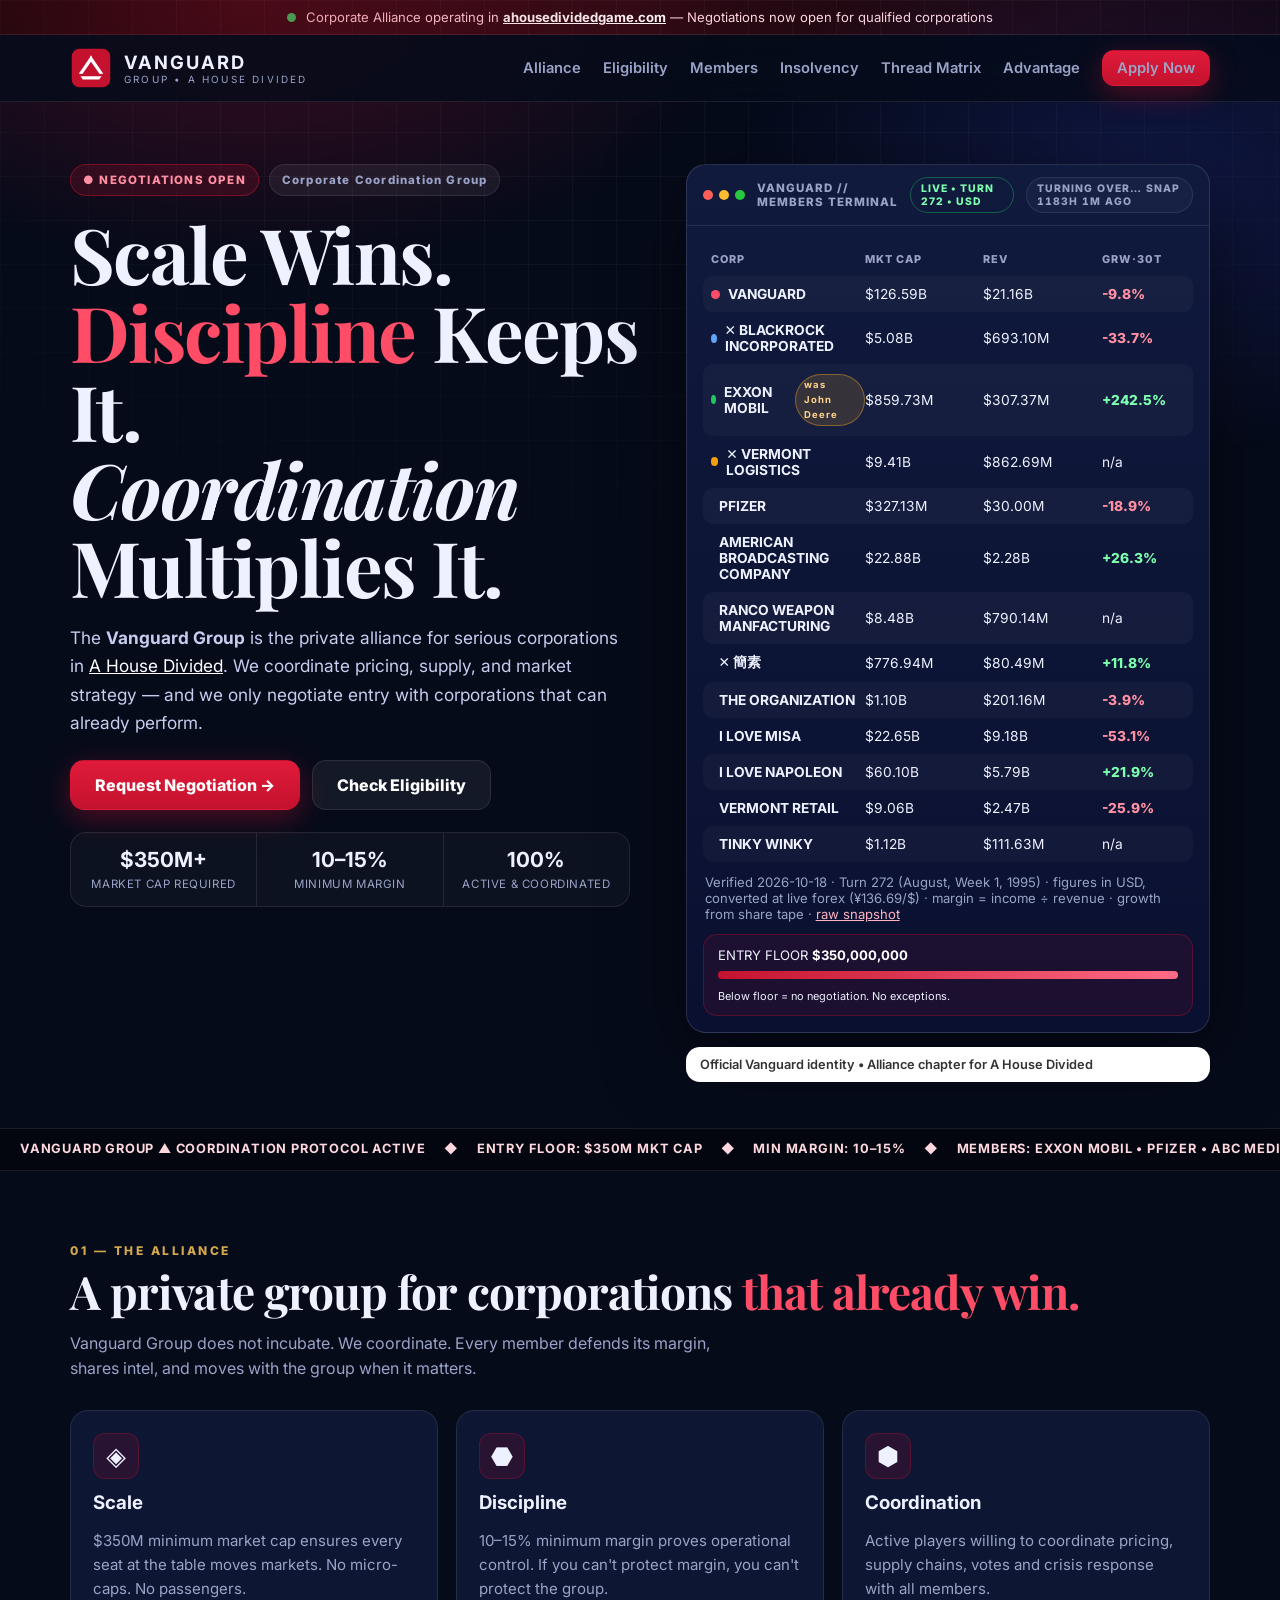
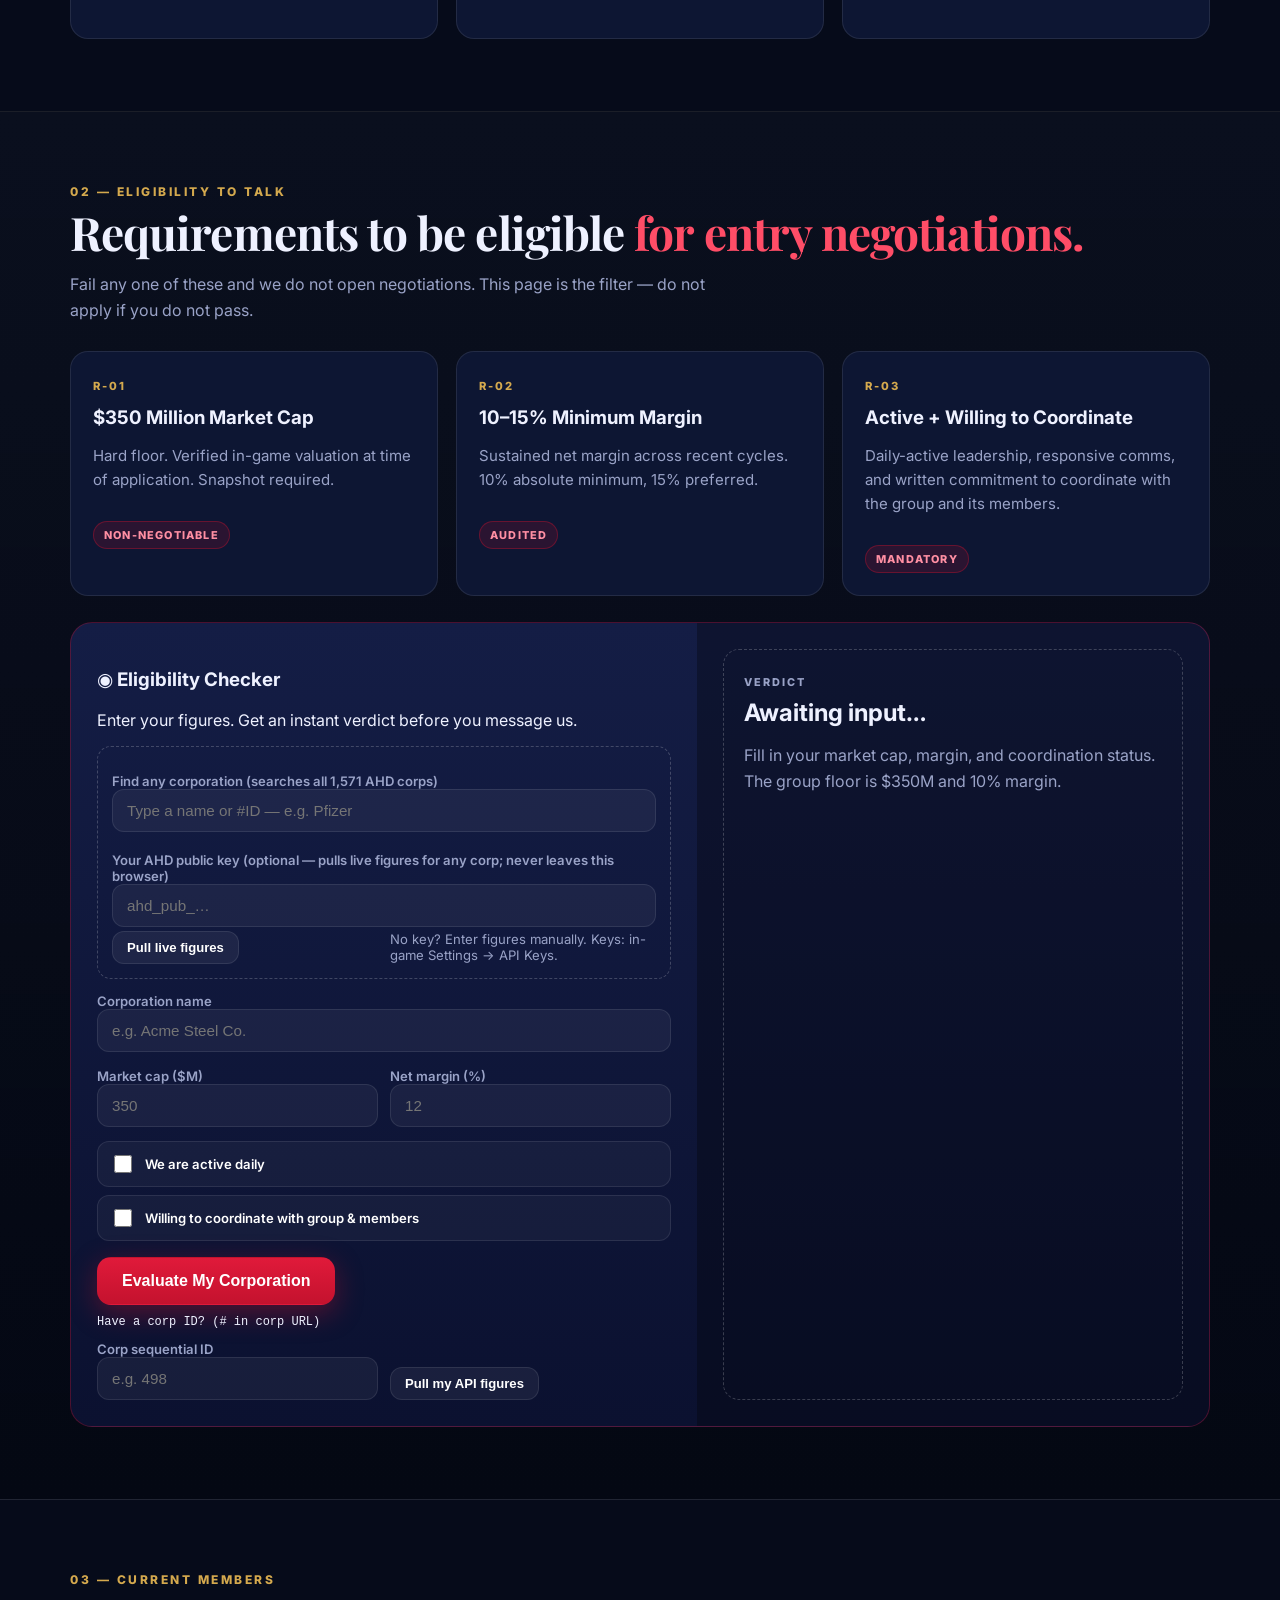
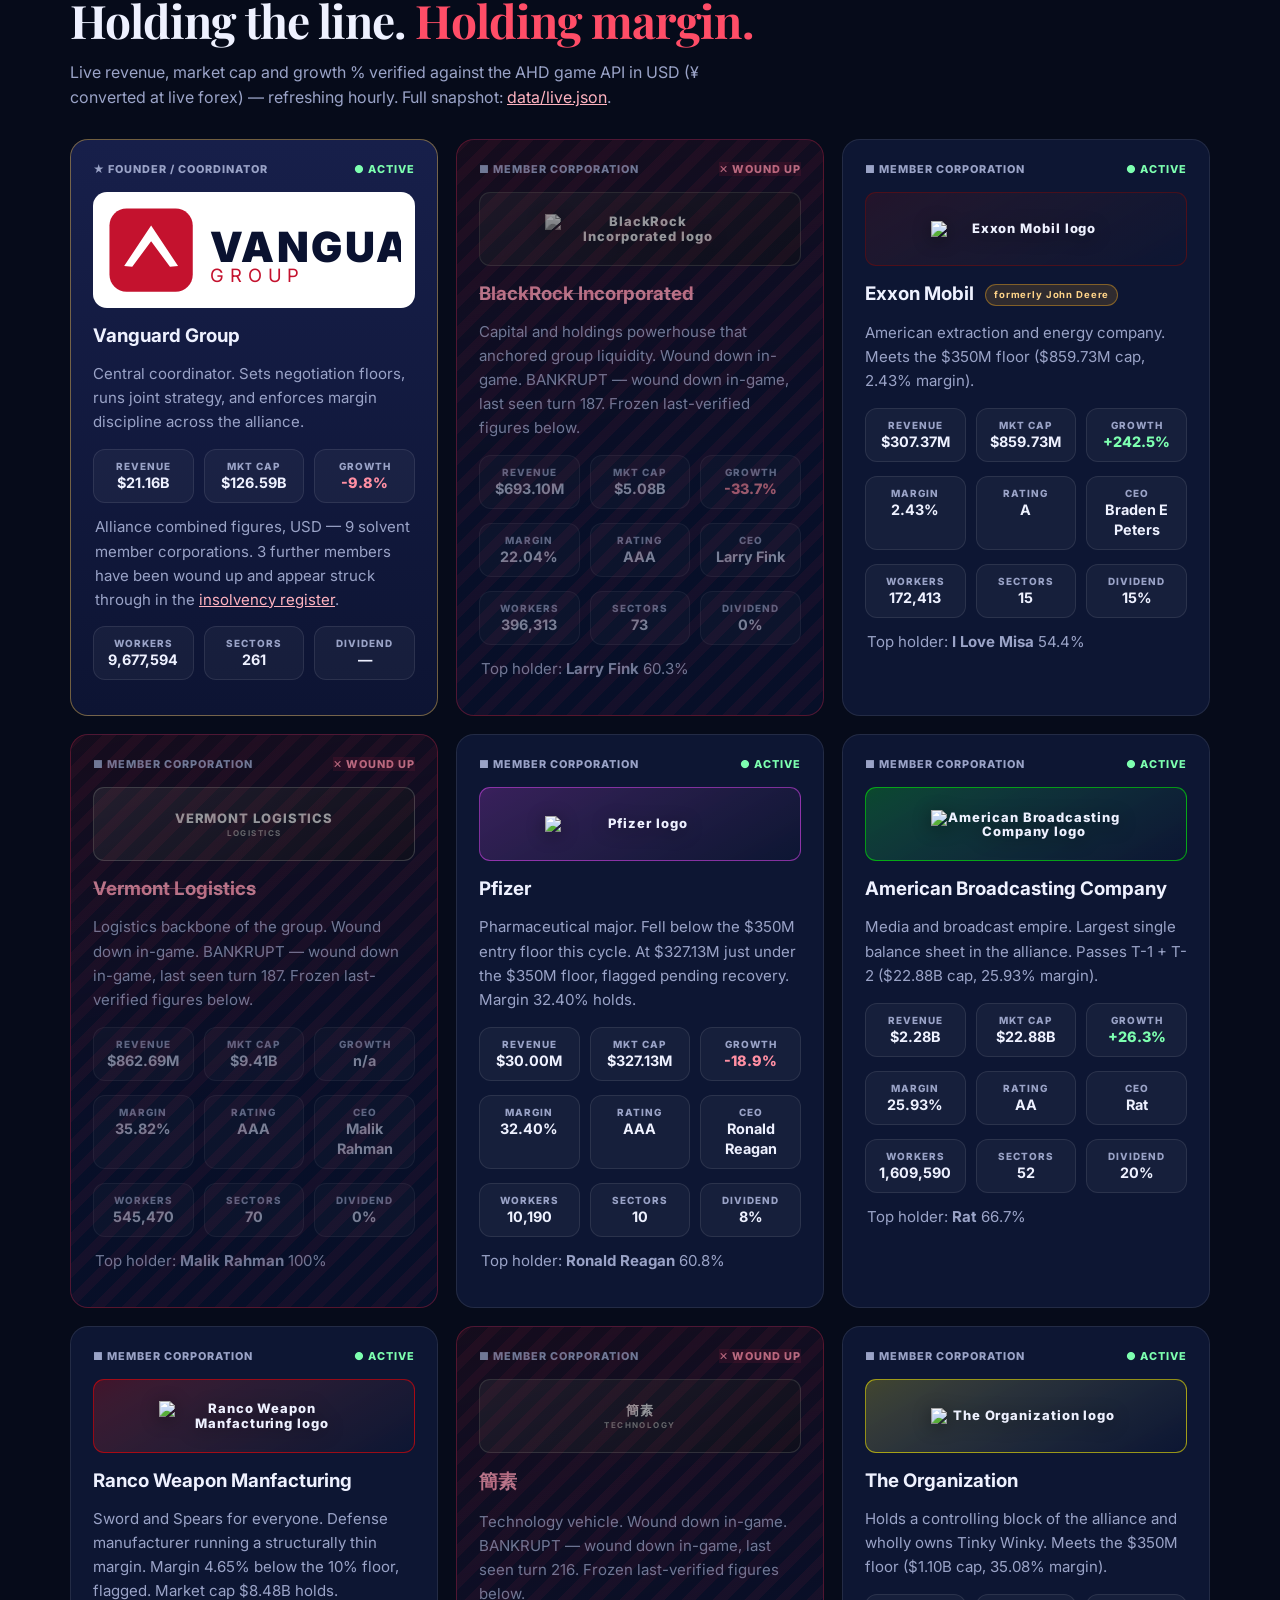
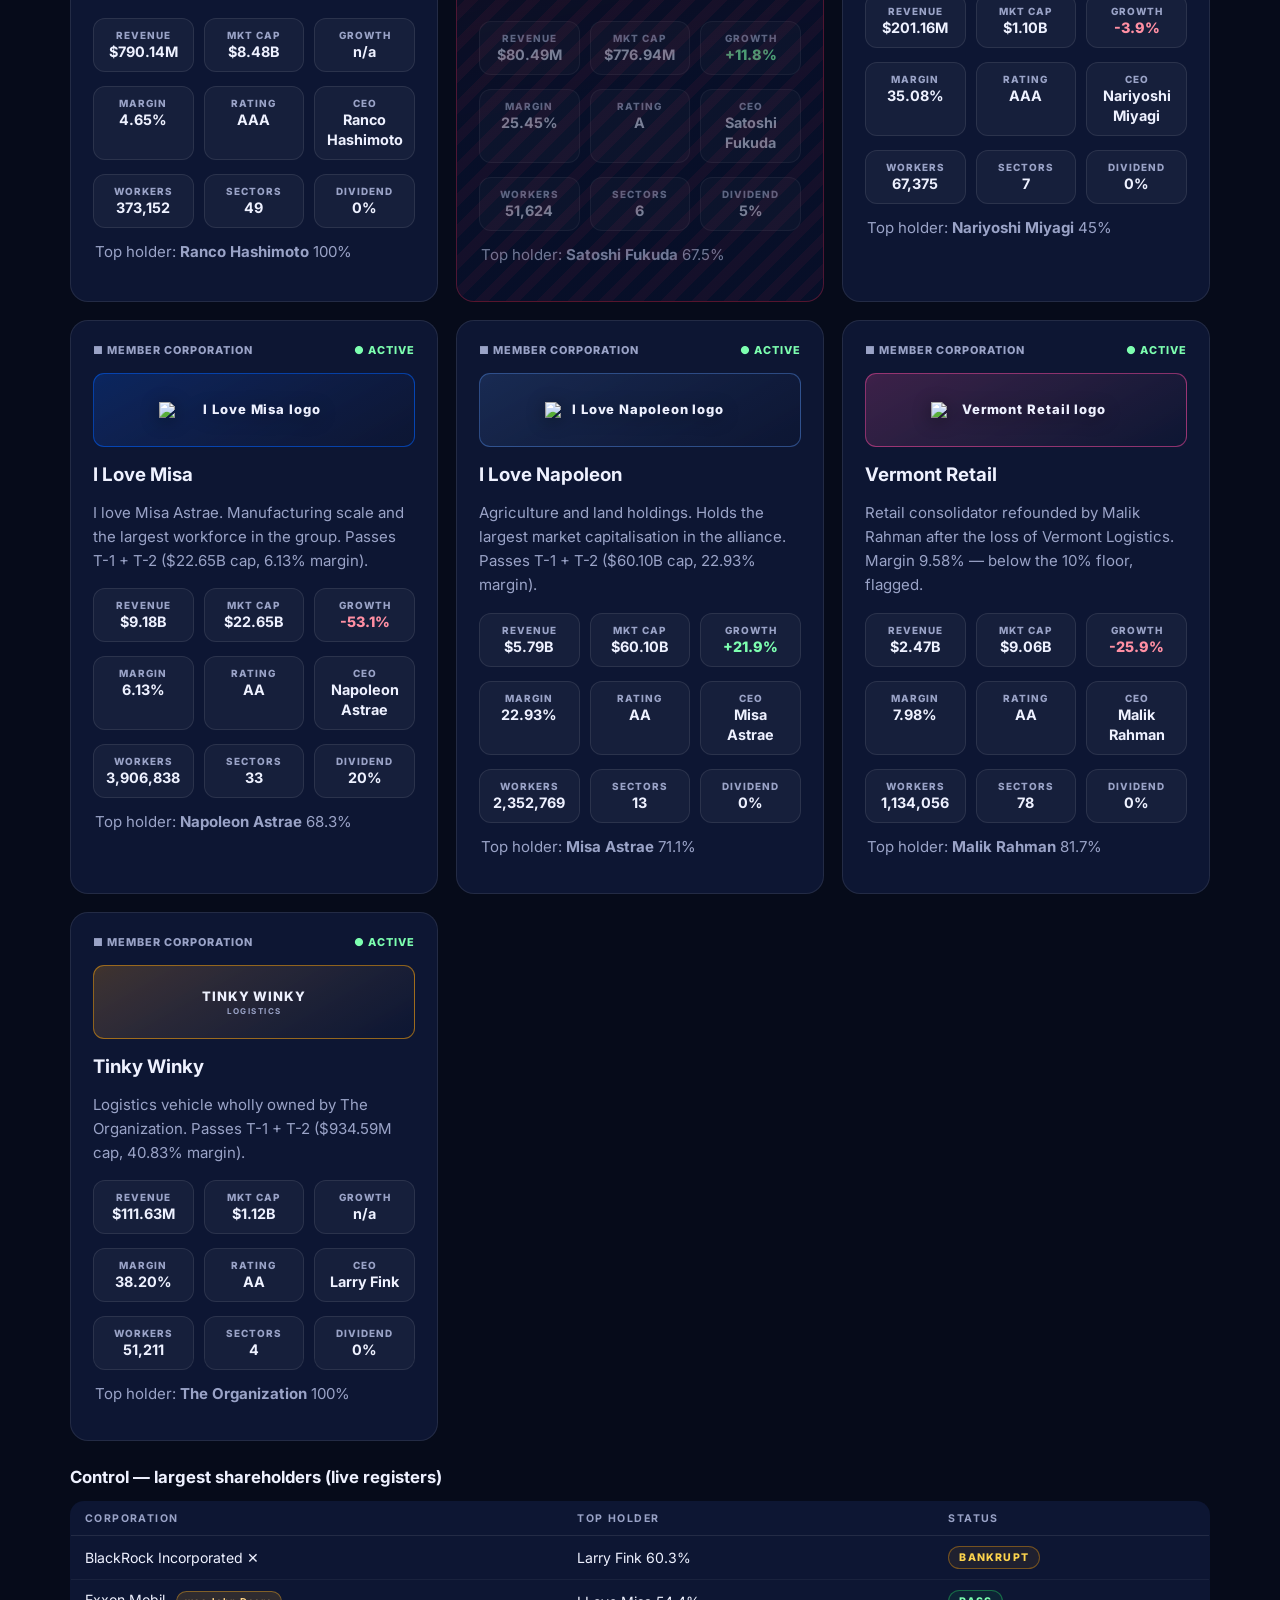
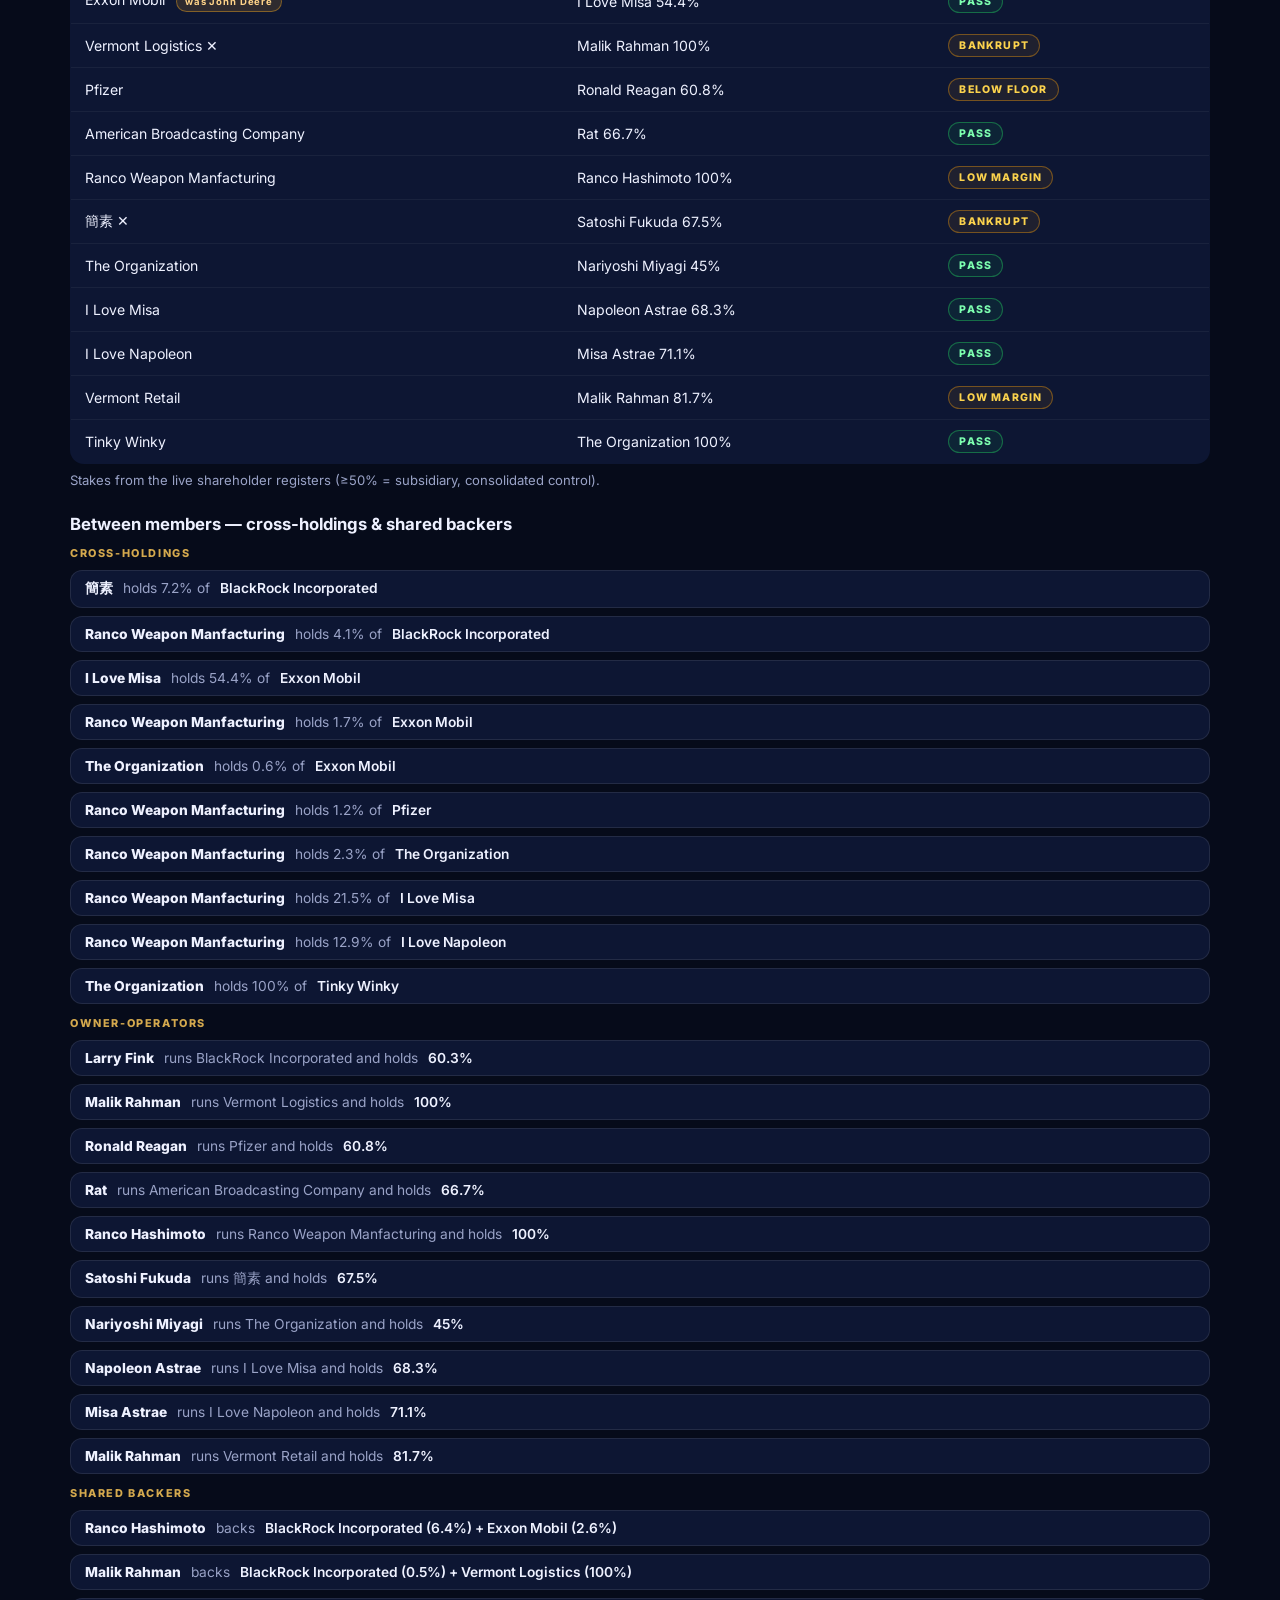
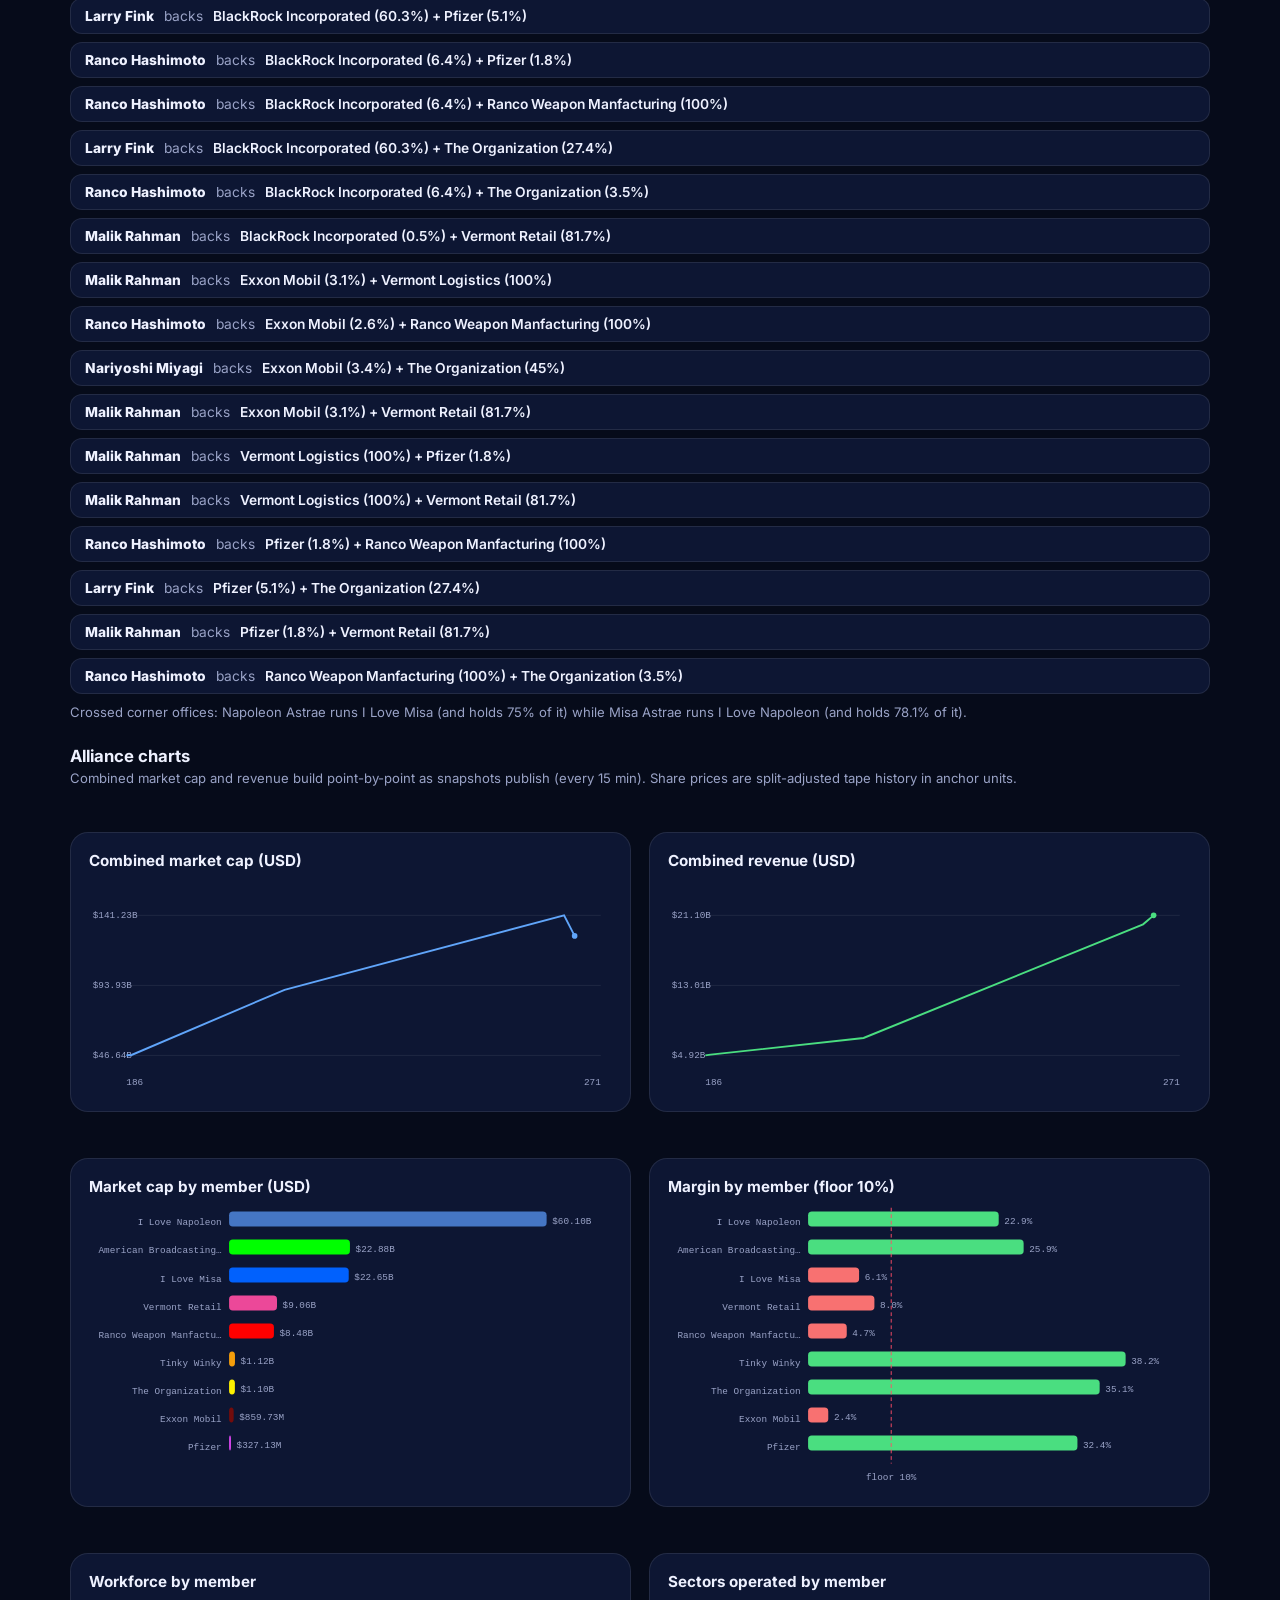
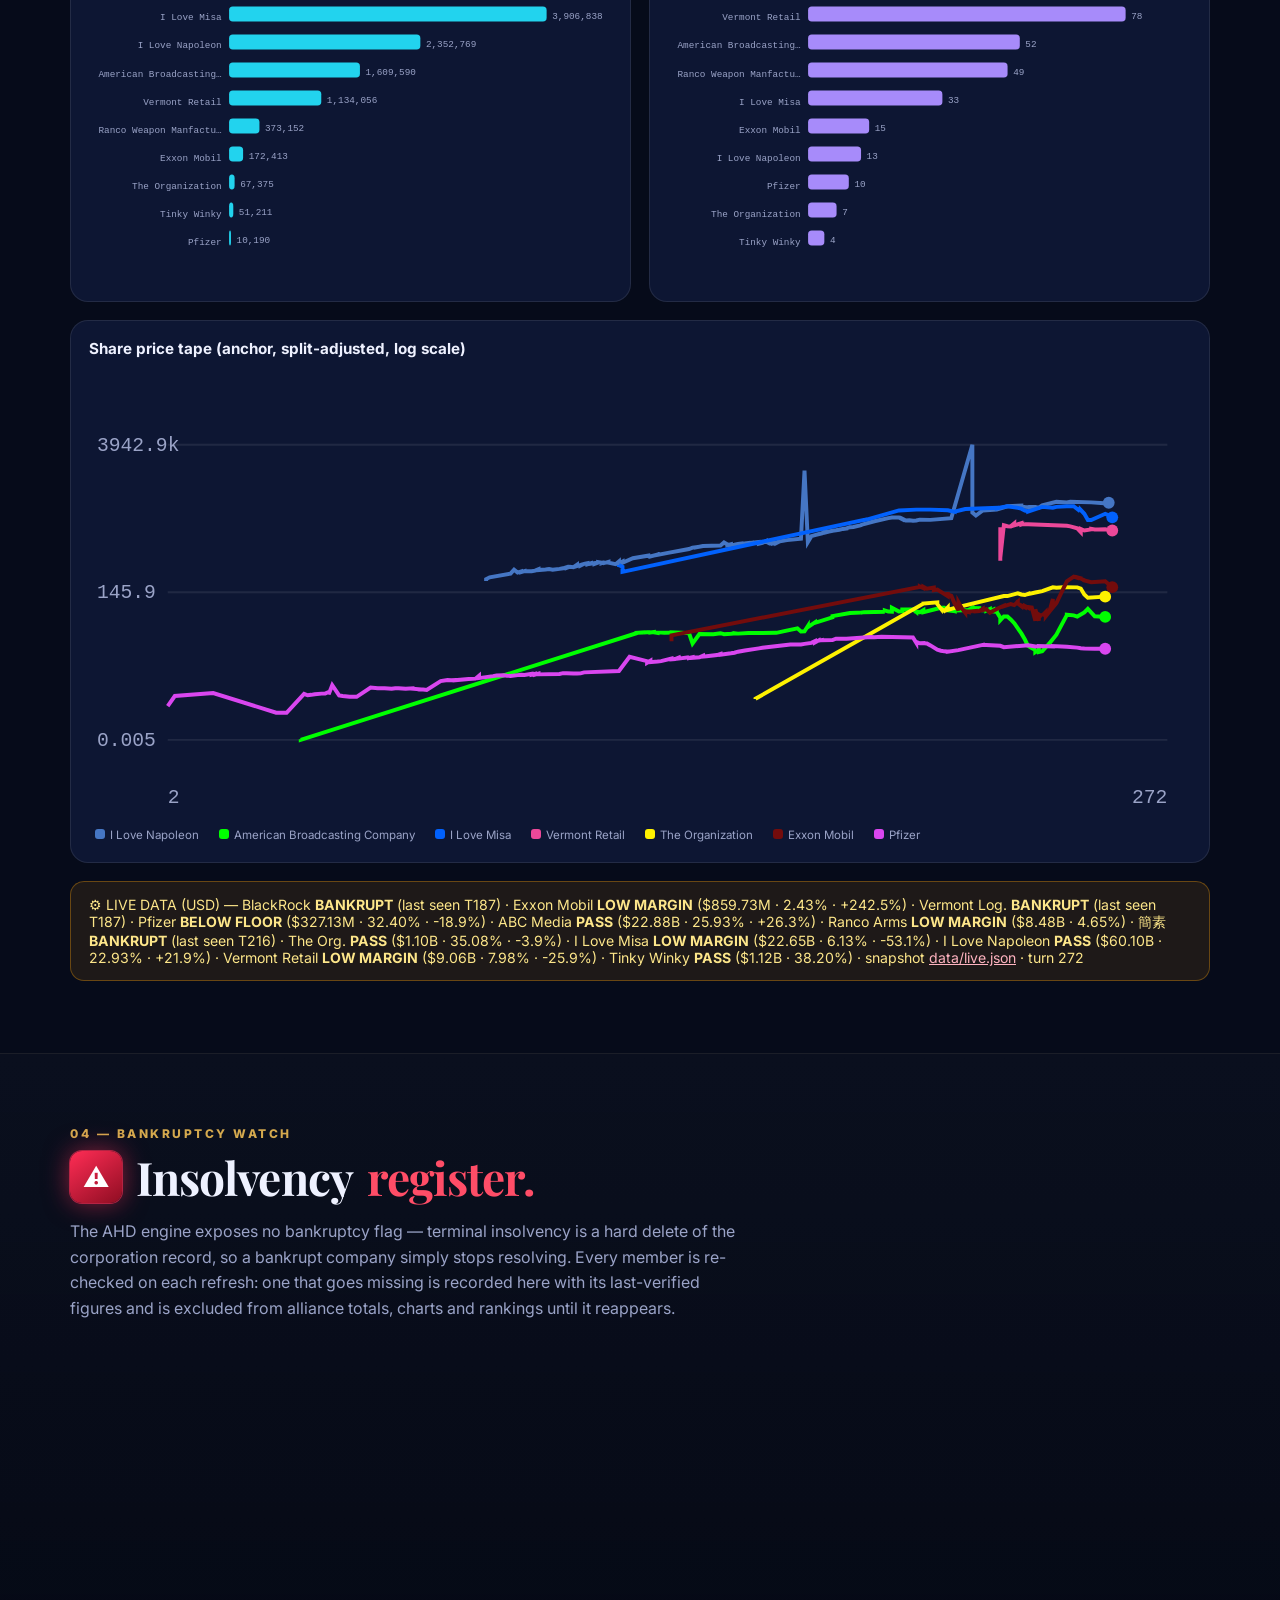
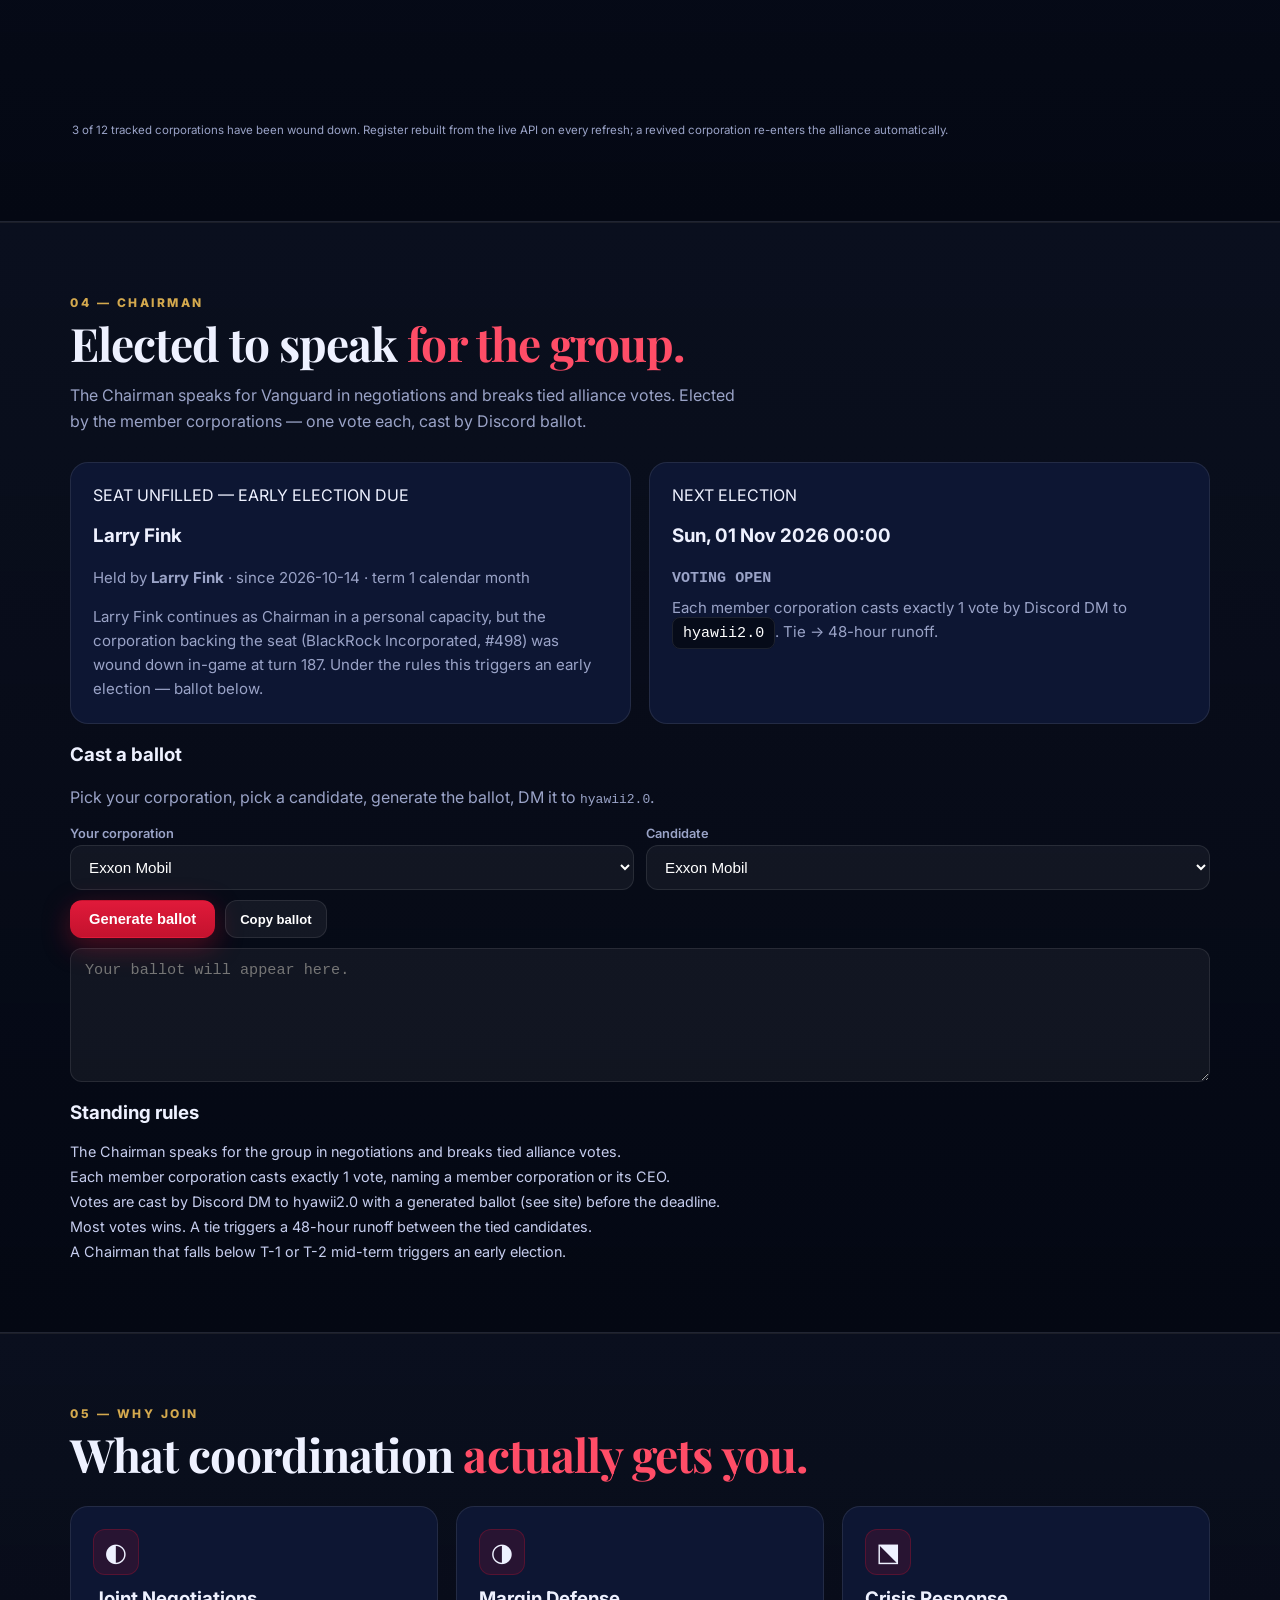
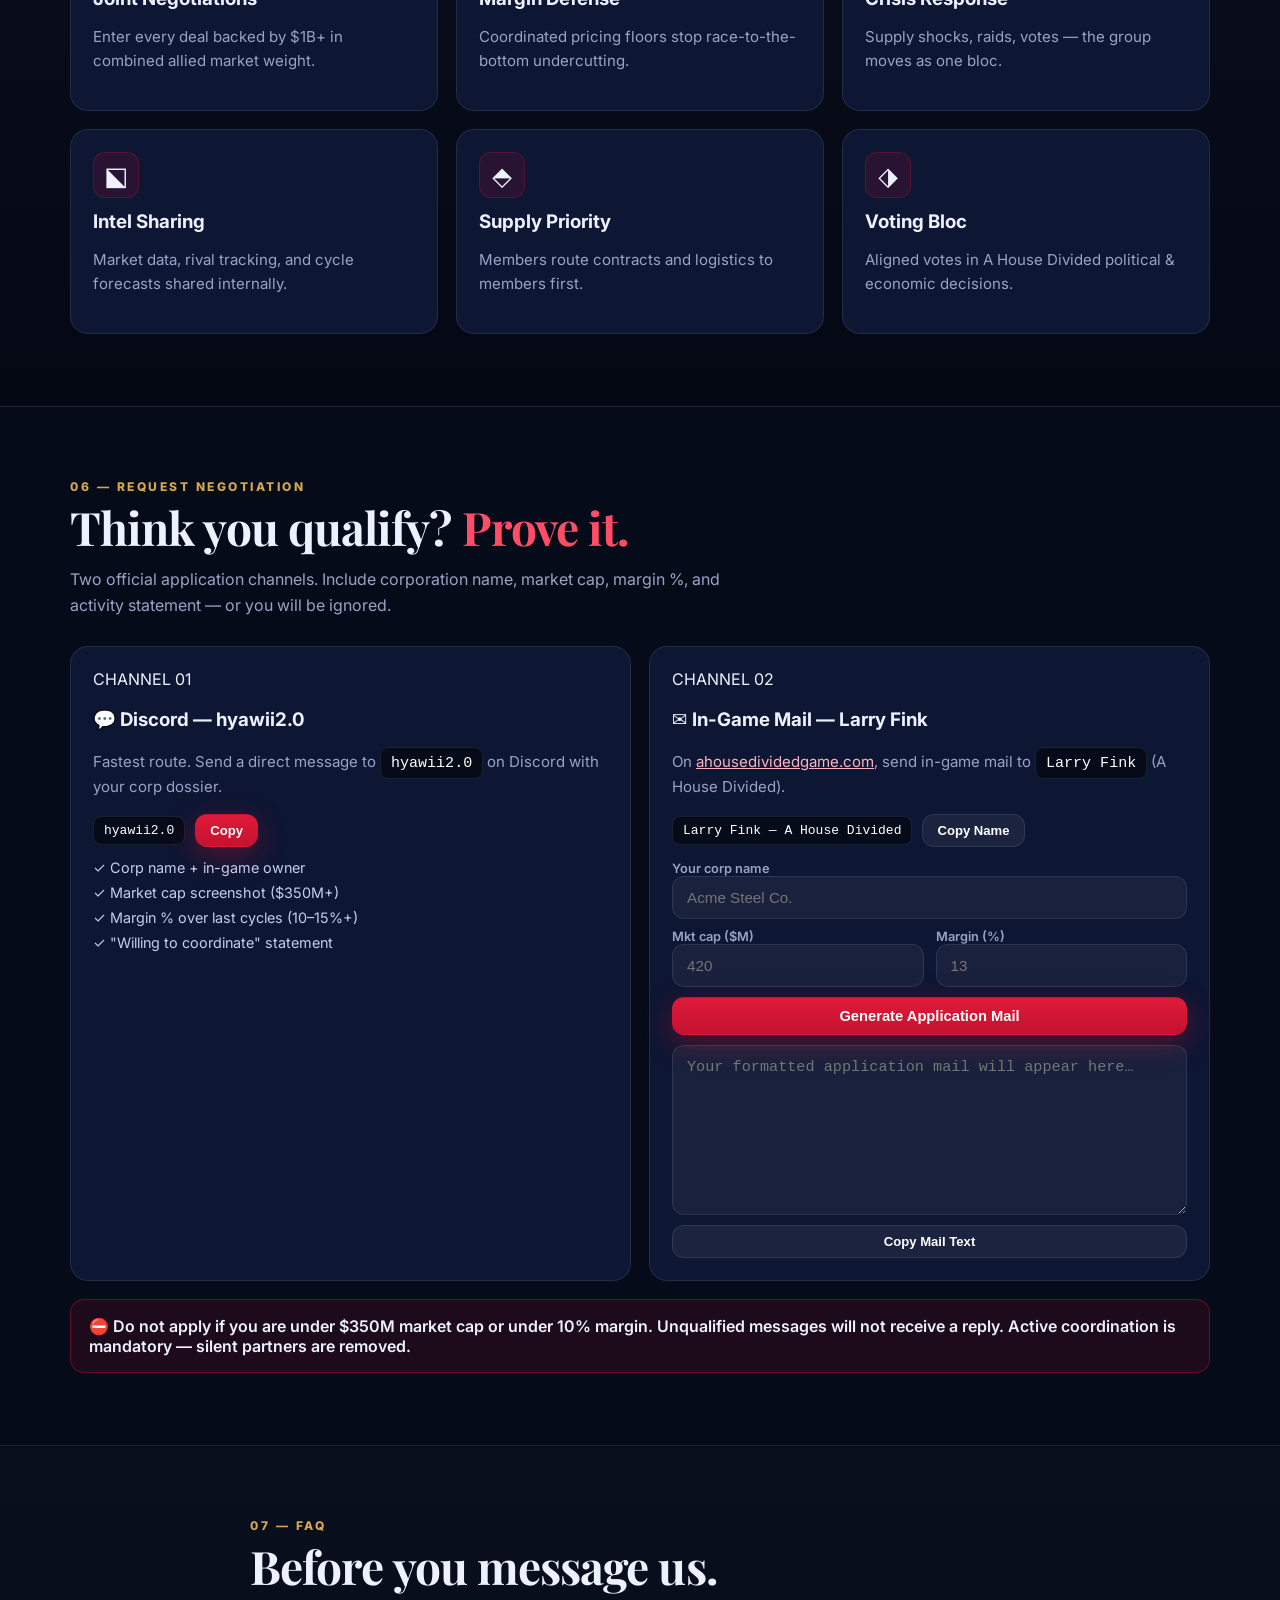
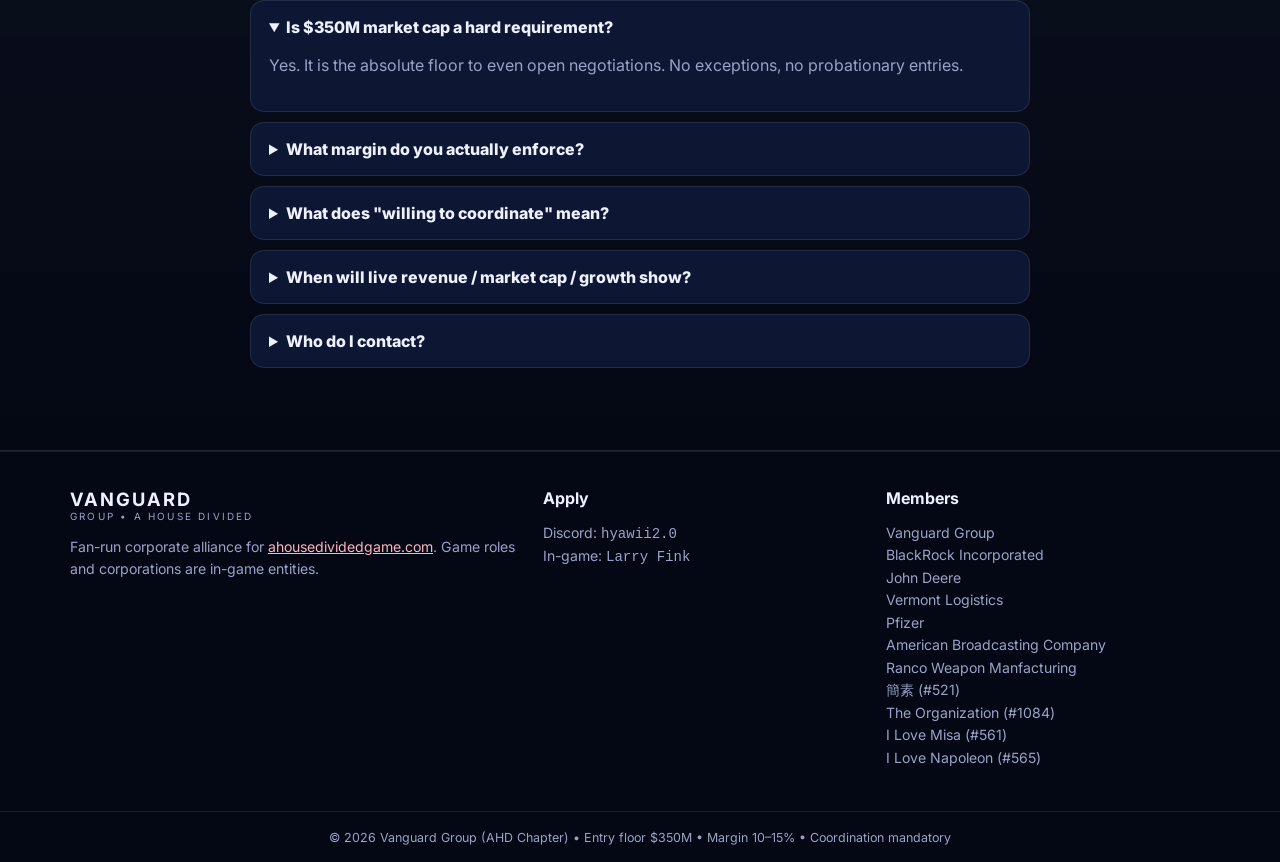
==== commit 747c6fad: "fix: pin John Deere->Exxon Mobil rename, restore member logo classes" ====
--- a/index.html
+++ b/index.html
@@ -92,7 +92,7 @@
           <div class="t-row t-head"><span>CORP</span><span>MKT CAP</span><span>REV</span><span>GRW·30T</span></div>
 <div class="t-row"><span class="t-name"><b class="v-dot"></b> VANGUARD</span><span data-live="alliance:marketCap" title="Alliance combined, USD, 9 solvent members">$141.23B</span><span data-live="alliance:revenue" title="Alliance combined, USD">$20.06B</span><span class="up" data-live="alliance:growth">—</span></div>
 <div class="t-row"><span class="t-name"><b class="b-dot"></b> ✕ BLACKROCK INCORPORATED</span><span data-live="blackrock:marketCap" title="¥694,583,685,631 — BANKRUPT, frozen T187">$5.08B</span><span data-live="blackrock:revenue" title="₳ 733,747,393 per game day ≈ $693.10M">$693.10M</span><span class="down" data-live="blackrock:growth" title="Split-adjusted tape t158→t186">-33.7%</span></div>
-<div class="t-row"><span class="t-name"><b class="j-dot"></b> EXXON MOBIL</span><span data-live="deere:marketCap" title="$1,302,026,023">$1.30B</span><span data-live="deere:revenue" title="₳ 381,253,735 per game day ≈ $329.38M">$329.38M</span><span class="up" data-live="deere:growth" title="Split-adjusted tape t236→t266">+552.1%</span></div>
+<div class="t-row"><span class="t-name"><b class="j-dot"></b> EXXON MOBIL <span class="was-tag">was John Deere</span></span><span data-live="deere:marketCap" title="$1,302,026,023">$1.30B</span><span data-live="deere:revenue" title="₳ 381,253,735 per game day ≈ $329.38M">$329.38M</span><span class="up" data-live="deere:growth" title="Split-adjusted tape t236→t266">+552.1%</span></div>
 <div class="t-row"><span class="t-name"><b class="vl-dot"></b> ✕ VERMONT LOGISTICS</span><span data-live="vermont:marketCap" title="$9,411,005,452 — BANKRUPT, frozen T187">$9.41B</span><span data-live="vermont:revenue" title="₳ 913,280,761 per game day ≈ $862.69M">$862.69M</span><span data-live="vermont:growth">n/a</span></div>
 <div class="t-row"><span class="t-name"><b class="pf-dot"></b> PFIZER</span><span data-live="pfizer:marketCap" title="$318,842,621">$318.84M</span><span data-live="pfizer:revenue" title="₳ 34,770,581 per game day ≈ $30.04M">$30.04M</span><span class="down" data-live="pfizer:growth" title="Split-adjusted tape t240→t267">-19.1%</span></div>
 <div class="t-row"><span class="t-name"><b class="abc-dot"></b> AMERICAN BROADCASTING COMPANY</span><span data-live="abc:marketCap" title="$23,240,000,000">$23.24B</span><span data-live="abc:revenue" title="₳ 2,620,650,207 per game day ≈ $2.26B">$2.26B</span><span class="down" data-live="abc:growth" title="Split-adjusted tape t237→t267">-31.0%</span></div>
@@ -252,7 +252,7 @@
       </article>
       <article class="member reveal dead">
         <div class="m-top"><span class="m-role">■ MEMBER CORPORATION</span><span class="live-dot dot-dead">✕ WOUND UP</span></div>
-        <div class="m-logo undefined" style="--brand:#106fb7"><img src="https://cdn.ahousedividedgame.com/corporation-logos/6ac3dbf9c6e9f850d977790d-1791469818210.webp" alt="BlackRock Incorporated logo" loading="lazy" style="width:100%;max-width:190px;height:auto;object-fit:contain"></div>
+        <div class="m-logo blackrock" style="--brand:#106fb7"><img src="https://cdn.ahousedividedgame.com/corporation-logos/6ac3dbf9c6e9f850d977790d-1791469818210.webp" alt="BlackRock Incorporated logo" loading="lazy" style="width:100%;max-width:190px;height:auto;object-fit:contain"></div>
         <h3>BlackRock Incorporated</h3>
         <p class="m-desc">Capital and holdings powerhouse that anchored group liquidity. Wound down in-game. <span id="blackrockNote">BANKRUPT — wound down in-game, last seen turn 187. Frozen last-verified figures below.</span></p>
         <div class="m-stats">
@@ -274,8 +274,8 @@
       </article>
       <article class="member reveal">
         <div class="m-top"><span class="m-role">■ MEMBER CORPORATION</span><span class="live-dot">● ACTIVE</span></div>
-        <div class="m-logo undefined" style="--brand:#730c0c"><img src="https://cdn.ahousedividedgame.com/corporation-logos/6acb10f57f0eaca56be706cd-1792201473041.webp" alt="Exxon Mobil logo" loading="lazy" style="width:100%;max-width:190px;height:auto;object-fit:contain"></div>
-        <h3>Exxon Mobil</h3>
+        <div class="m-logo deere" style="--brand:#730c0c"><img src="https://cdn.ahousedividedgame.com/corporation-logos/6acb10f57f0eaca56be706cd-1792201473041.webp" alt="Exxon Mobil logo" loading="lazy" style="width:100%;max-width:190px;height:auto;object-fit:contain"></div>
+        <h3>Exxon Mobil <span class="was-tag">formerly John Deere</span></h3>
         <p class="m-desc">American extraction and energy company. <span id="deereNote">Passes T-1 + T-2 ($1.30B cap, 13.09% margin).</span></p>
         <div class="m-stats">
           <div><small>REVENUE</small><strong data-live="deere:revenue" title="₳ 381,253,735 per game day ≈ $329.38M">$329.38M</strong></div>
@@ -296,7 +296,7 @@
       </article>
       <article class="member reveal dead">
         <div class="m-top"><span class="m-role">■ MEMBER CORPORATION</span><span class="live-dot dot-dead">✕ WOUND UP</span></div>
-        <div class="m-logo undefined" style="--brand:#10b981">VERMONT LOGISTICS<span>LOGISTICS</span></div>
+        <div class="m-logo vermont" style="--brand:#10b981">VERMONT LOGISTICS<span>LOGISTICS</span></div>
         <h3>Vermont Logistics</h3>
         <p class="m-desc">Logistics backbone of the group. Wound down in-game. <span id="vermontNote">BANKRUPT — wound down in-game, last seen turn 187. Frozen last-verified figures below.</span></p>
         <div class="m-stats">
@@ -318,7 +318,7 @@
       </article>
       <article class="member reveal">
         <div class="m-top"><span class="m-role">■ MEMBER CORPORATION</span><span class="live-dot">● ACTIVE</span></div>
-        <div class="m-logo undefined" style="--brand:#d946ef"><img src="https://cdn.ahousedividedgame.com/corporation-logos/6ac3d92fc6e9f850d9777824-1791899727311.webp" alt="Pfizer logo" loading="lazy" style="width:100%;max-width:190px;height:auto;object-fit:contain"></div>
+        <div class="m-logo pfizer" style="--brand:#d946ef"><img src="https://cdn.ahousedividedgame.com/corporation-logos/6ac3d92fc6e9f850d9777824-1791899727311.webp" alt="Pfizer logo" loading="lazy" style="width:100%;max-width:190px;height:auto;object-fit:contain"></div>
         <h3>Pfizer</h3>
         <p class="m-desc">Pharmaceutical major. Fell below the $350M entry floor this cycle. <span id="pfizerNote">Below the $350M floor ($318.84M cap, 33.29% margin) — flagged.</span></p>
         <div class="m-stats">
@@ -340,7 +340,7 @@
       </article>
       <article class="member reveal">
         <div class="m-top"><span class="m-role">■ MEMBER CORPORATION</span><span class="live-dot">● ACTIVE</span></div>
-        <div class="m-logo undefined" style="--brand:#00ff00"><img src="https://cdn.ahousedividedgame.com/corporation-logos/6ac763824f4573325e5f8069-1791634076204.webp" alt="American Broadcasting Company logo" loading="lazy" style="width:100%;max-width:190px;height:auto;object-fit:contain"></div>
+        <div class="m-logo abc" style="--brand:#00ff00"><img src="https://cdn.ahousedividedgame.com/corporation-logos/6ac763824f4573325e5f8069-1791634076204.webp" alt="American Broadcasting Company logo" loading="lazy" style="width:100%;max-width:190px;height:auto;object-fit:contain"></div>
         <h3>American Broadcasting Company</h3>
         <p class="m-desc">Media and broadcast empire. Largest single balance sheet in the alliance. <span id="abcNote">Passes T-1 + T-2 ($23.24B cap, 27.16% margin).</span></p>
         <div class="m-stats">
@@ -362,7 +362,7 @@
       </article>
       <article class="member reveal">
         <div class="m-top"><span class="m-role">■ MEMBER CORPORATION</span><span class="live-dot">● ACTIVE</span></div>
-        <div class="m-logo undefined" style="--brand:#ff0000"><img src="https://cdn.ahousedividedgame.com/corporation-logos/6ac9e73e96249b1f17b71dca-1791643534845.webp" alt="Ranco Weapon Manfacturing logo" loading="lazy" style="width:100%;max-width:190px;height:auto;object-fit:contain"></div>
+        <div class="m-logo ranco" style="--brand:#ff0000"><img src="https://cdn.ahousedividedgame.com/corporation-logos/6ac9e73e96249b1f17b71dca-1791643534845.webp" alt="Ranco Weapon Manfacturing logo" loading="lazy" style="width:100%;max-width:190px;height:auto;object-fit:contain"></div>
         <h3>Ranco Weapon Manfacturing</h3>
         <p class="m-desc">Sword and Spears for everyone. Defense manufacturer running a structurally thin margin. <span id="rancoNote">Margin 4.18% — below the 10% floor, flagged.</span></p>
         <div class="m-stats">
@@ -384,7 +384,7 @@
       </article>
       <article class="member reveal dead">
         <div class="m-top"><span class="m-role">■ MEMBER CORPORATION</span><span class="live-dot dot-dead">✕ WOUND UP</span></div>
-        <div class="m-logo undefined" style="--brand:#ec4899">簡素<span>TECHNOLOGY</span></div>
+        <div class="m-logo kanso" style="--brand:#ec4899">簡素<span>TECHNOLOGY</span></div>
         <h3>簡素</h3>
         <p class="m-desc">Technology vehicle. Wound down in-game. <span id="kansoNote">BANKRUPT — wound down in-game, last seen turn 216. Frozen last-verified figures below.</span></p>
         <div class="m-stats">
@@ -406,7 +406,7 @@
       </article>
       <article class="member reveal">
         <div class="m-top"><span class="m-role">■ MEMBER CORPORATION</span><span class="live-dot">● ACTIVE</span></div>
-        <div class="m-logo undefined" style="--brand:#fef100"><img src="https://cdn.ahousedividedgame.com/corporation-logos/6ace7b48076f76a31679a279-1791917252503.webp" alt="The Organization logo" loading="lazy" style="width:100%;max-width:190px;height:auto;object-fit:contain"></div>
+        <div class="m-logo org" style="--brand:#fef100"><img src="https://cdn.ahousedividedgame.com/corporation-logos/6ace7b48076f76a31679a279-1791917252503.webp" alt="The Organization logo" loading="lazy" style="width:100%;max-width:190px;height:auto;object-fit:contain"></div>
         <h3>The Organization</h3>
         <p class="m-desc">Holds a controlling block of the alliance and wholly owns Tinky Winky. <span id="orgNote">Passes T-1 + T-2 ($1.04B cap, 38.60% margin).</span></p>
         <div class="m-stats">
@@ -428,7 +428,7 @@
       </article>
       <article class="member reveal">
         <div class="m-top"><span class="m-role">■ MEMBER CORPORATION</span><span class="live-dot">● ACTIVE</span></div>
-        <div class="m-logo undefined" style="--brand:#0161fd"><img src="https://cdn.ahousedividedgame.com/corporation-logos/6ac56dd29c01603665694296-1791929558224.webp" alt="I Love Misa logo" loading="lazy" style="width:100%;max-width:190px;height:auto;object-fit:contain"></div>
+        <div class="m-logo misa" style="--brand:#0161fd"><img src="https://cdn.ahousedividedgame.com/corporation-logos/6ac56dd29c01603665694296-1791929558224.webp" alt="I Love Misa logo" loading="lazy" style="width:100%;max-width:190px;height:auto;object-fit:contain"></div>
         <h3>I Love Misa</h3>
         <p class="m-desc">I love Misa Astrae. Manufacturing scale and the largest workforce in the group. <span id="misaNote">Passes T-1 + T-2 ($28.43B cap, 11.09% margin).</span></p>
         <div class="m-stats">
@@ -450,7 +450,7 @@
       </article>
       <article class="member reveal">
         <div class="m-top"><span class="m-role">■ MEMBER CORPORATION</span><span class="live-dot">● ACTIVE</span></div>
-        <div class="m-logo undefined" style="--brand:#4576c4"><img src="https://cdn.ahousedividedgame.com/corporation-logos/6ac5701a9c0160366569479b-1791899834943.webp" alt="I Love Napoleon logo" loading="lazy" style="width:100%;max-width:190px;height:auto;object-fit:contain"></div>
+        <div class="m-logo napoleon" style="--brand:#4576c4"><img src="https://cdn.ahousedividedgame.com/corporation-logos/6ac5701a9c0160366569479b-1791899834943.webp" alt="I Love Napoleon logo" loading="lazy" style="width:100%;max-width:190px;height:auto;object-fit:contain"></div>
         <h3>I Love Napoleon</h3>
         <p class="m-desc">Agriculture and land holdings. Holds the largest market capitalisation in the alliance. <span id="napoleonNote">Passes T-1 + T-2 ($66.83B cap, 28.62% margin).</span></p>
         <div class="m-stats">
@@ -472,7 +472,7 @@
       </article>
       <article class="member reveal">
         <div class="m-top"><span class="m-role">■ MEMBER CORPORATION</span><span class="live-dot">● ACTIVE</span></div>
-        <div class="m-logo undefined" style="--brand:#ec4899"><img src="https://cdn.ahousedividedgame.com/corporation-logos/6ad0a0ae338ba1a1f51ca115-1792058199093.webp" alt="Vermont Retail logo" loading="lazy" style="width:100%;max-width:190px;height:auto;object-fit:contain"></div>
+        <div class="m-logo vtretail" style="--brand:#ec4899"><img src="https://cdn.ahousedividedgame.com/corporation-logos/6ad0a0ae338ba1a1f51ca115-1792058199093.webp" alt="Vermont Retail logo" loading="lazy" style="width:100%;max-width:190px;height:auto;object-fit:contain"></div>
         <h3>Vermont Retail</h3>
         <p class="m-desc">Retail consolidator refounded by Malik Rahman after the loss of Vermont Logistics. <span id="vtretailNote">Margin 9.58% — below the 10% floor, flagged.</span></p>
         <div class="m-stats">
@@ -494,7 +494,7 @@
       </article>
       <article class="member reveal">
         <div class="m-top"><span class="m-role">■ MEMBER CORPORATION</span><span class="live-dot">● ACTIVE</span></div>
-        <div class="m-logo undefined" style="--brand:#f59e0b">TINKY WINKY<span>LOGISTICS</span></div>
+        <div class="m-logo tinky" style="--brand:#f59e0b">TINKY WINKY<span>LOGISTICS</span></div>
         <h3>Tinky Winky</h3>
         <p class="m-desc">Logistics vehicle wholly owned by The Organization. <span id="tinkyNote">Passes T-1 + T-2 ($934.59M cap, 40.83% margin).</span></p>
         <div class="m-stats">
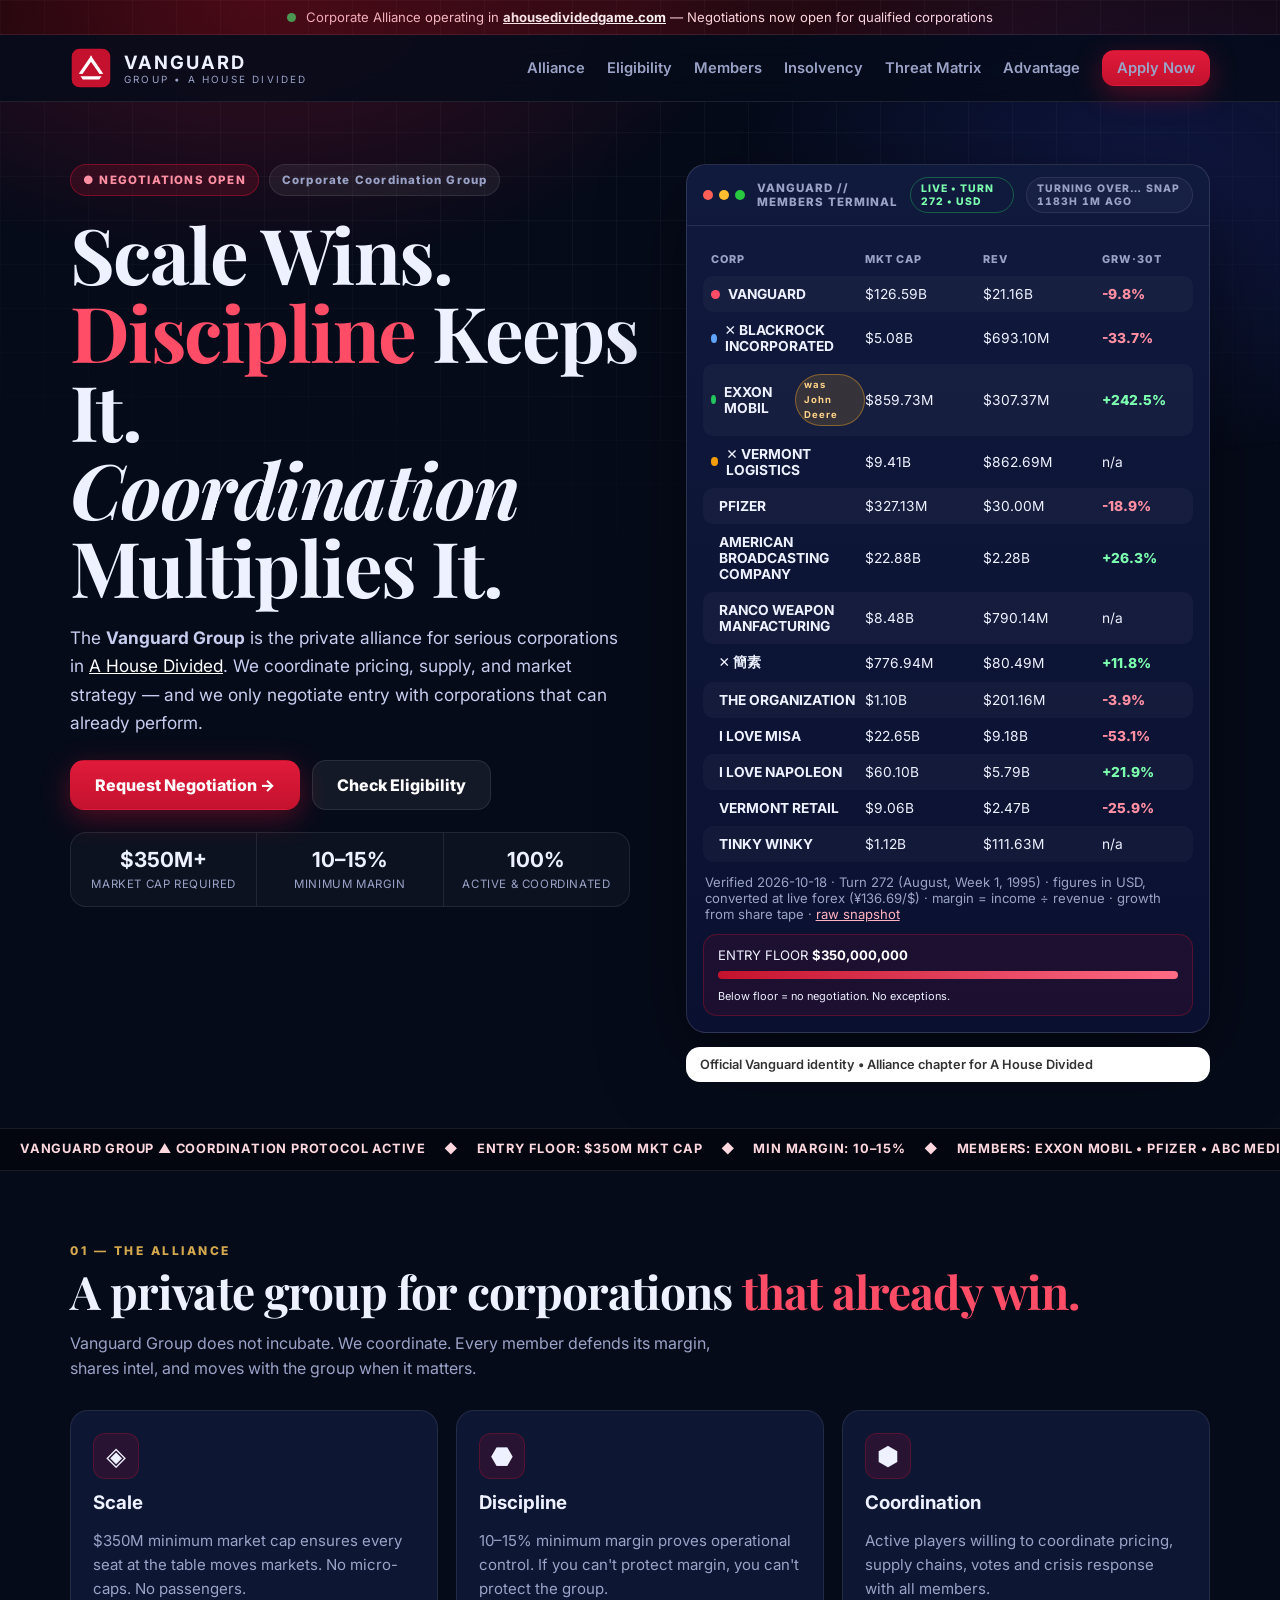
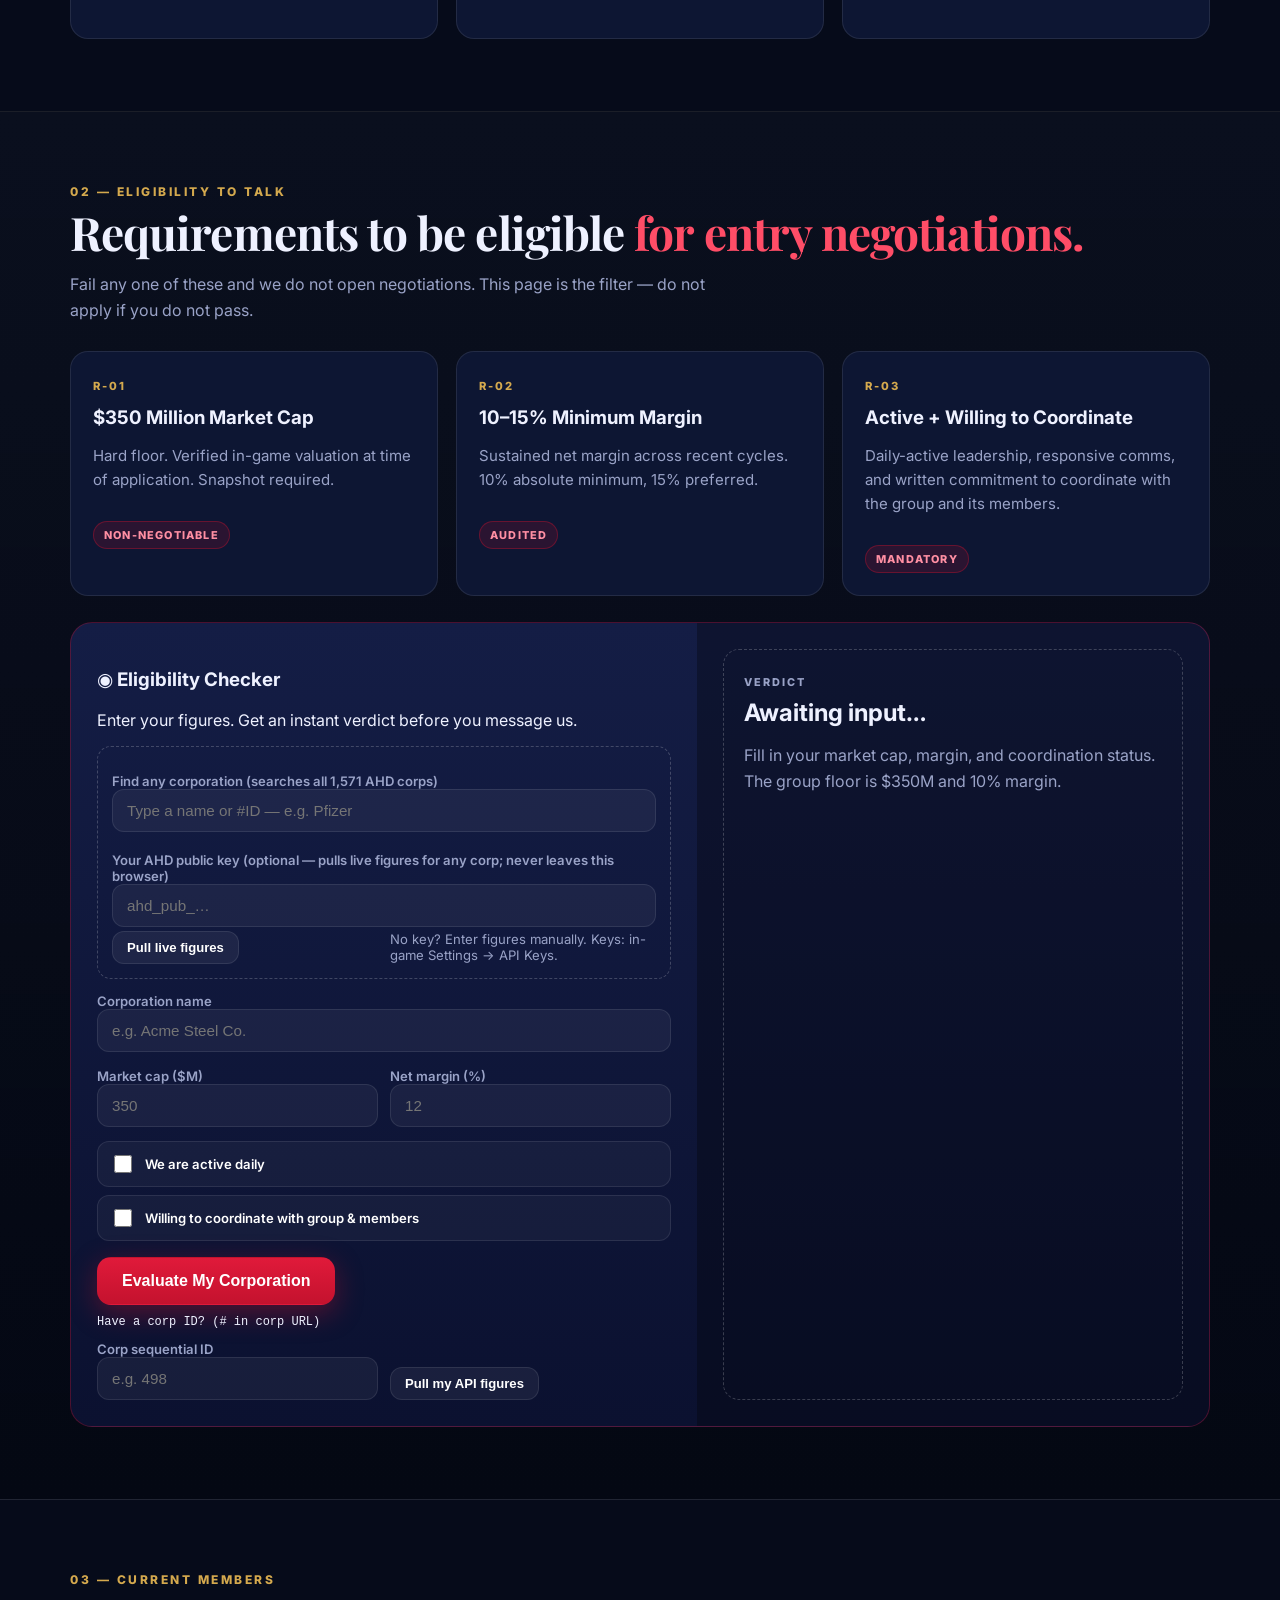
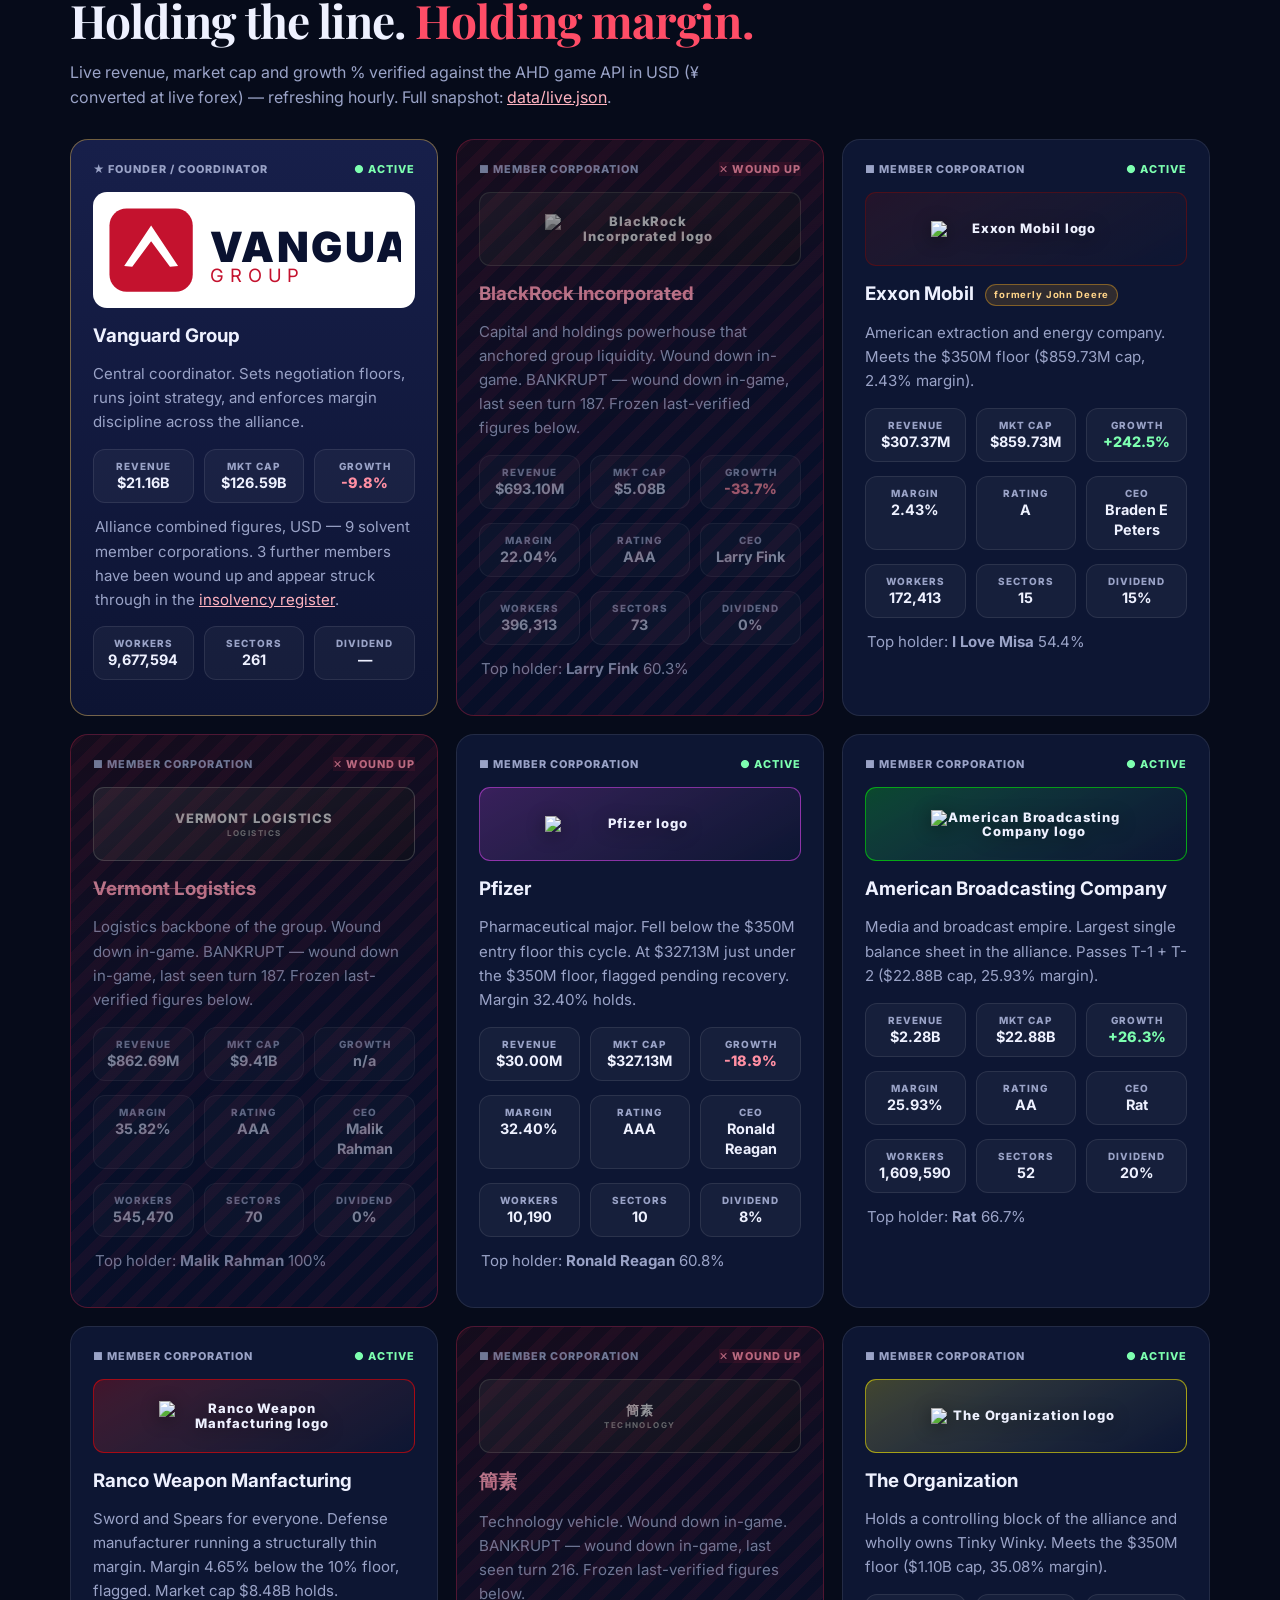
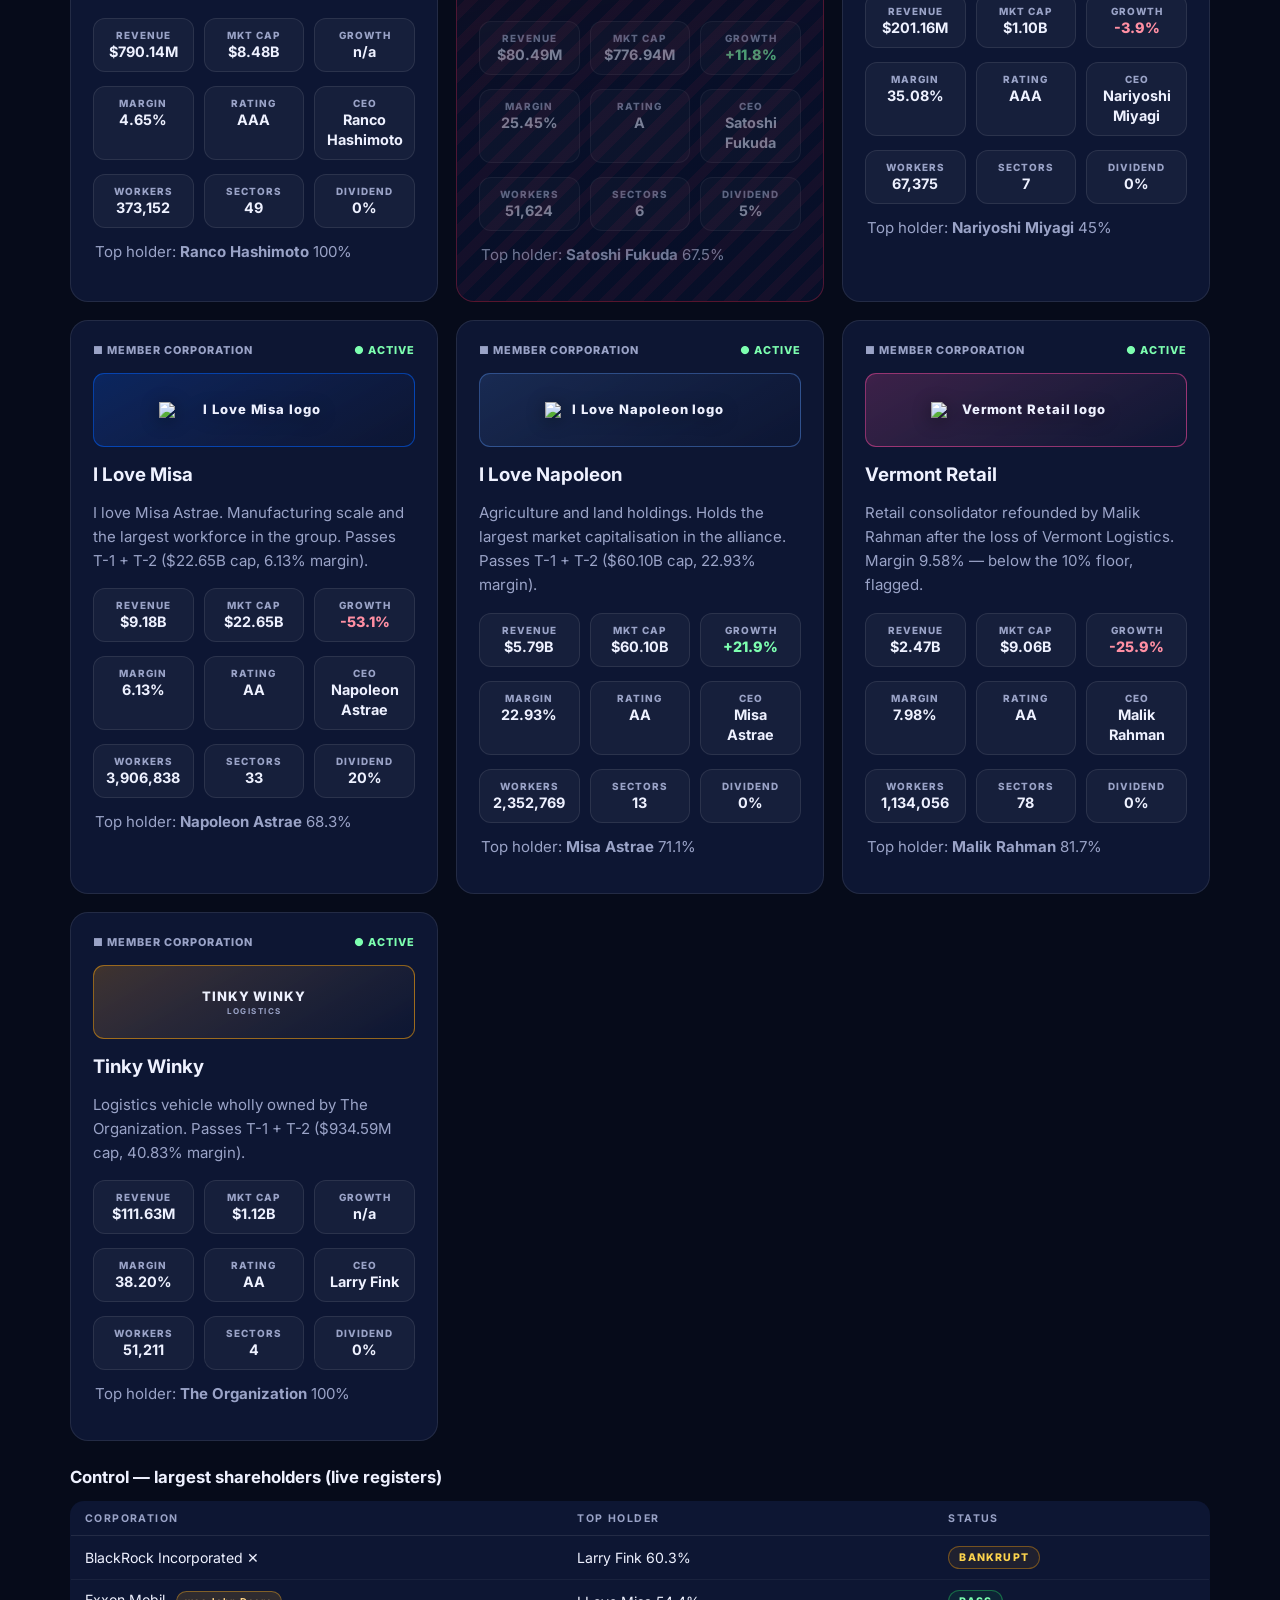
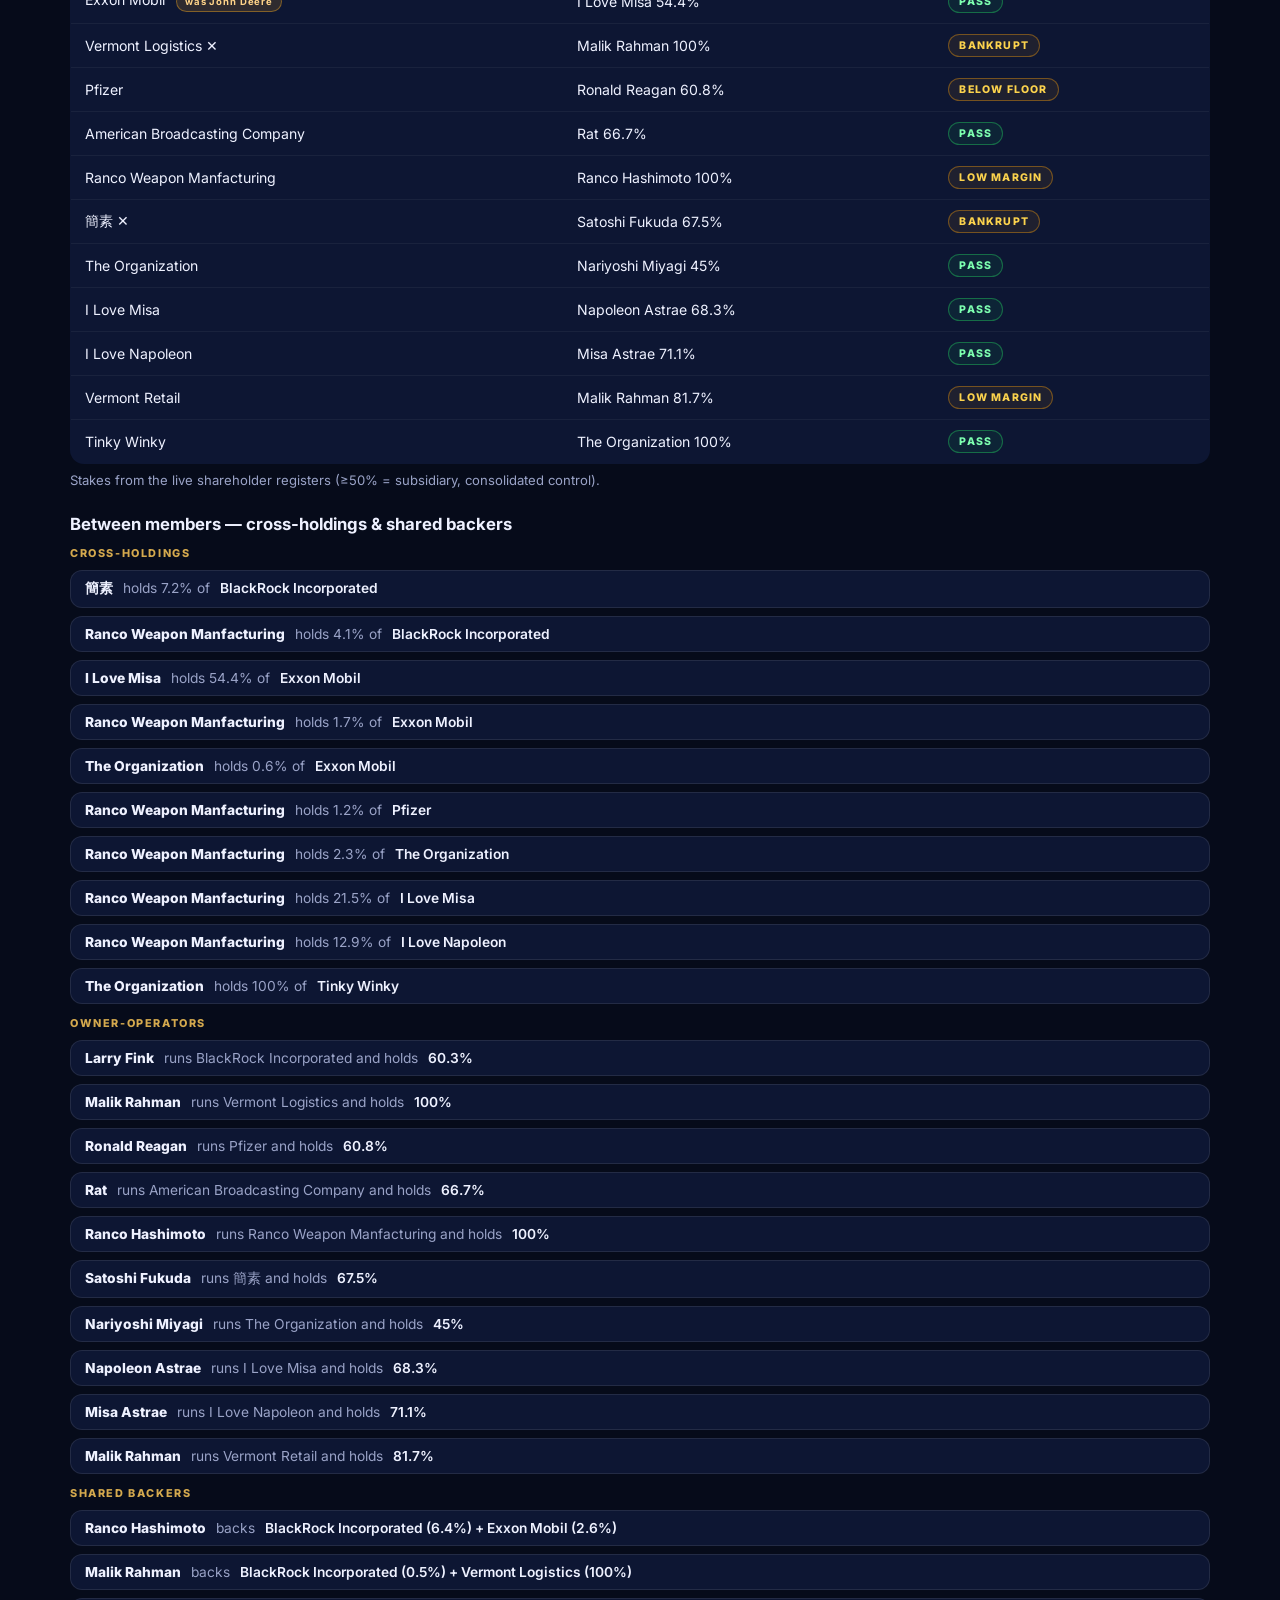
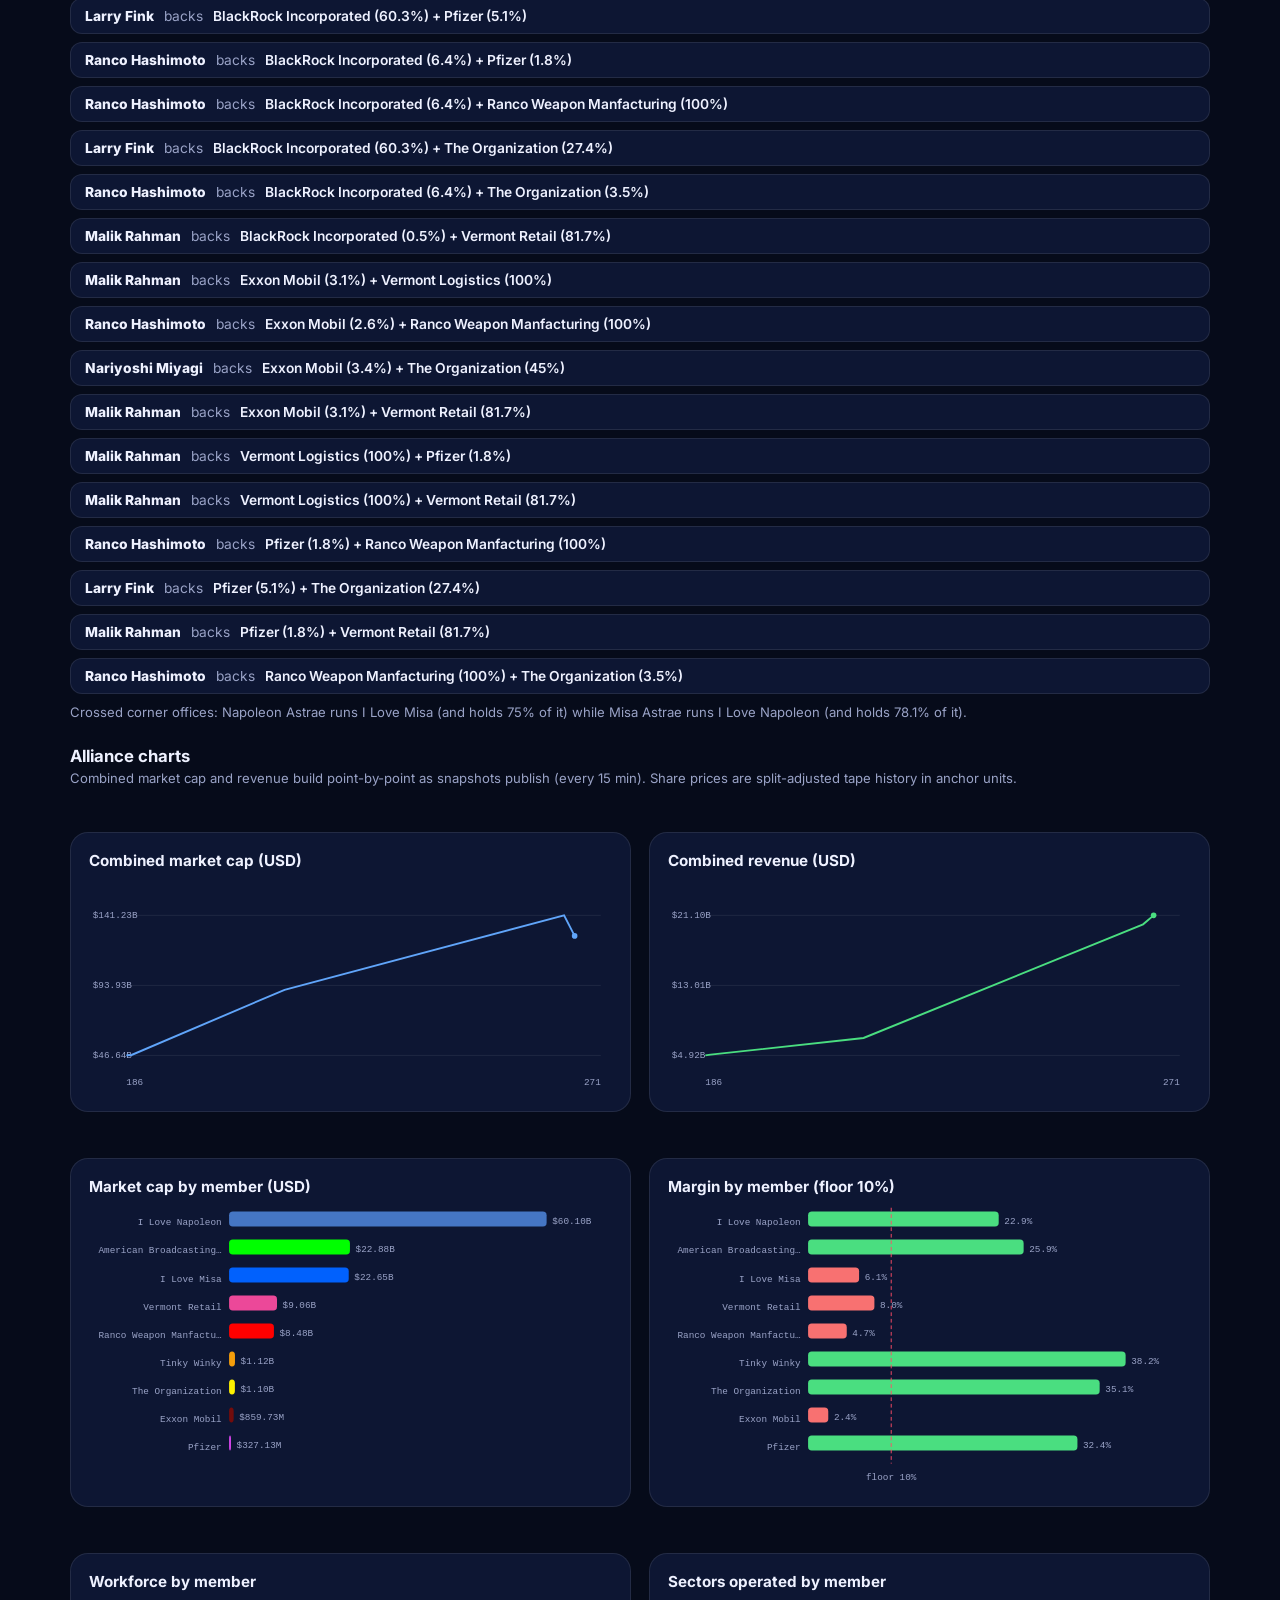
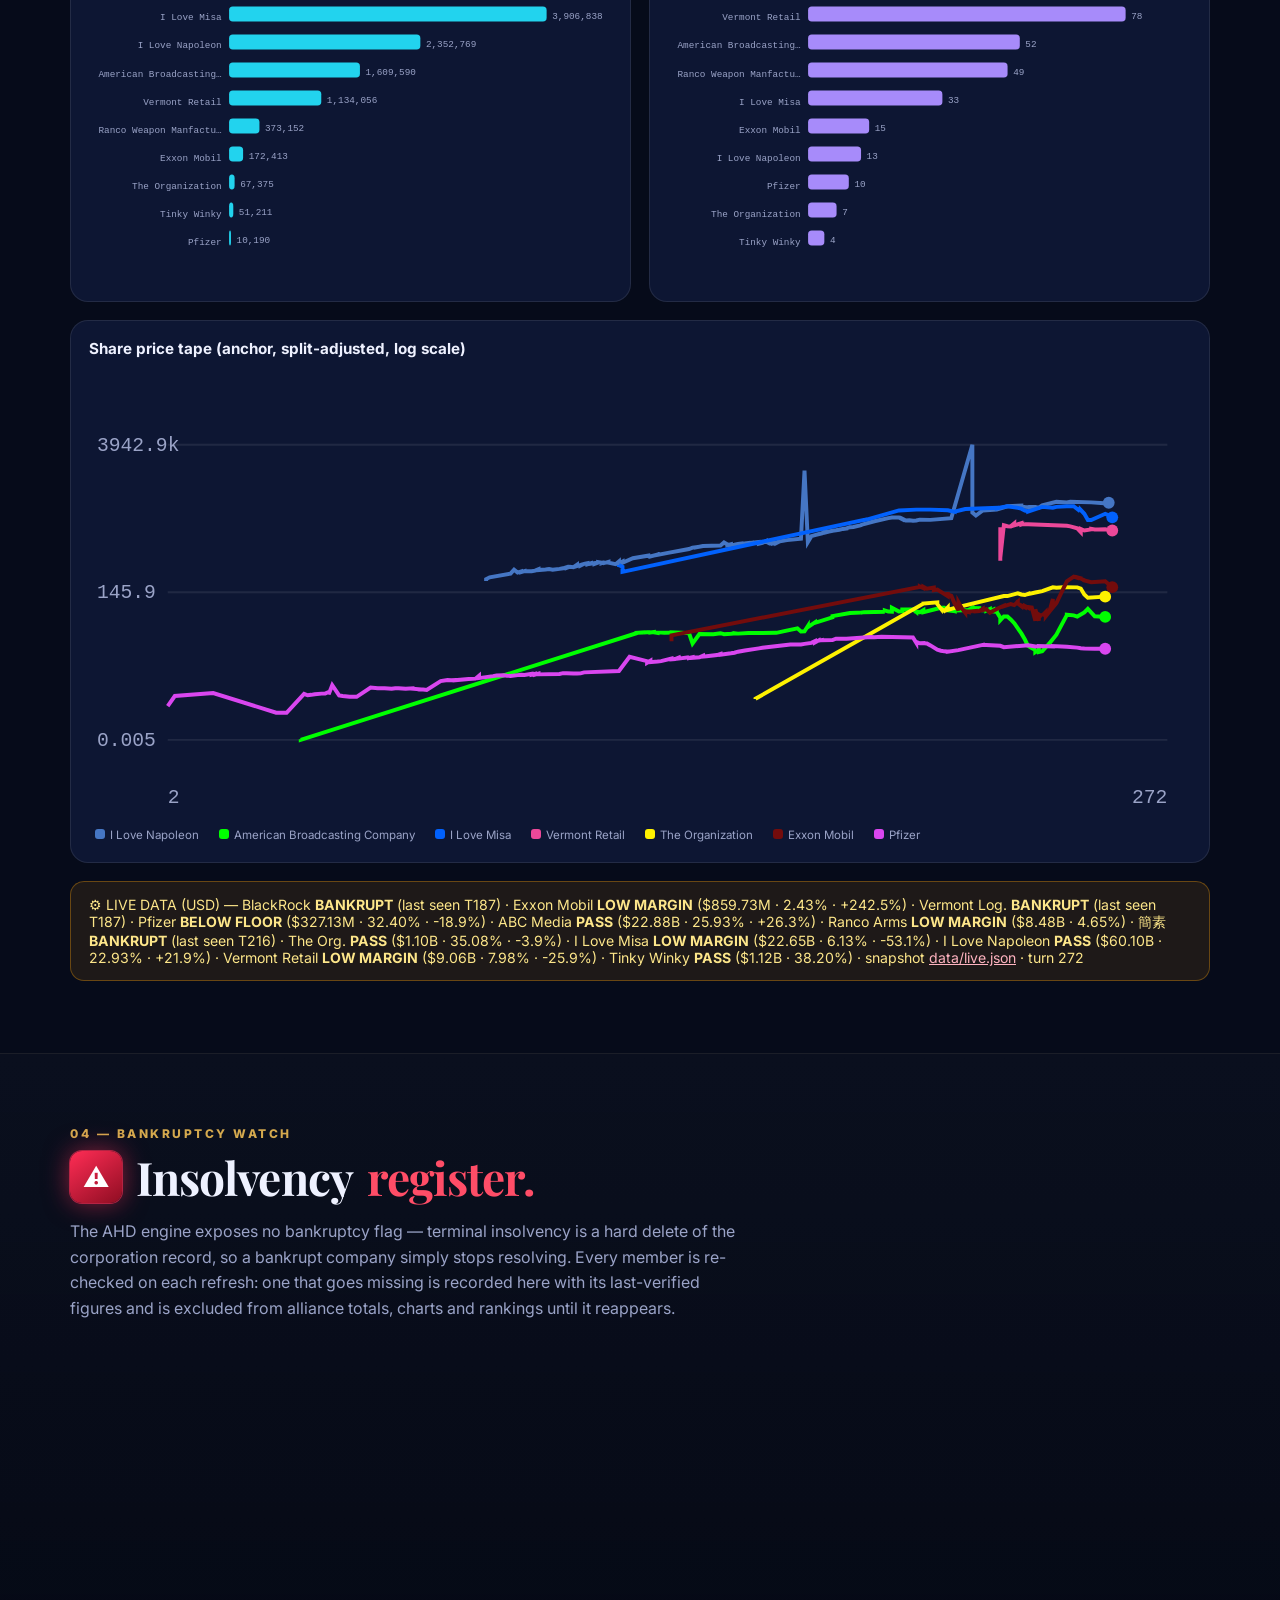
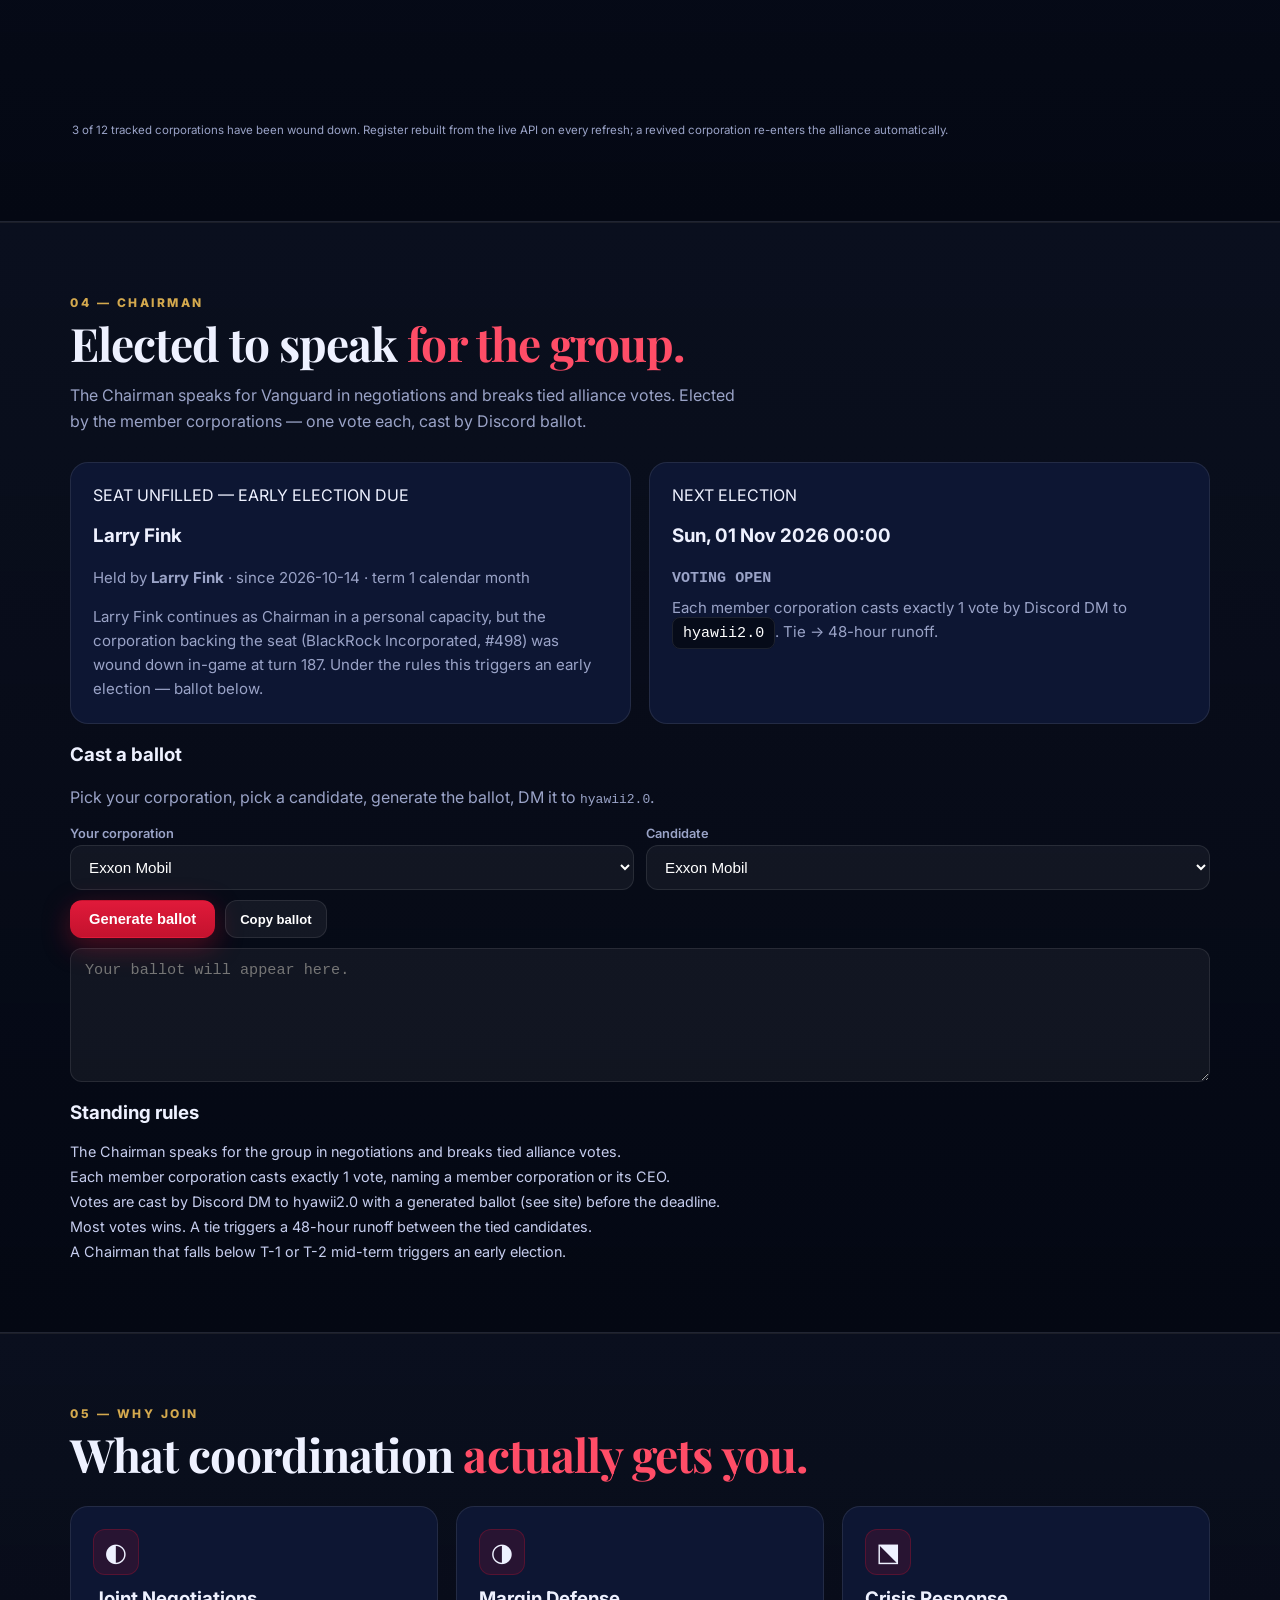
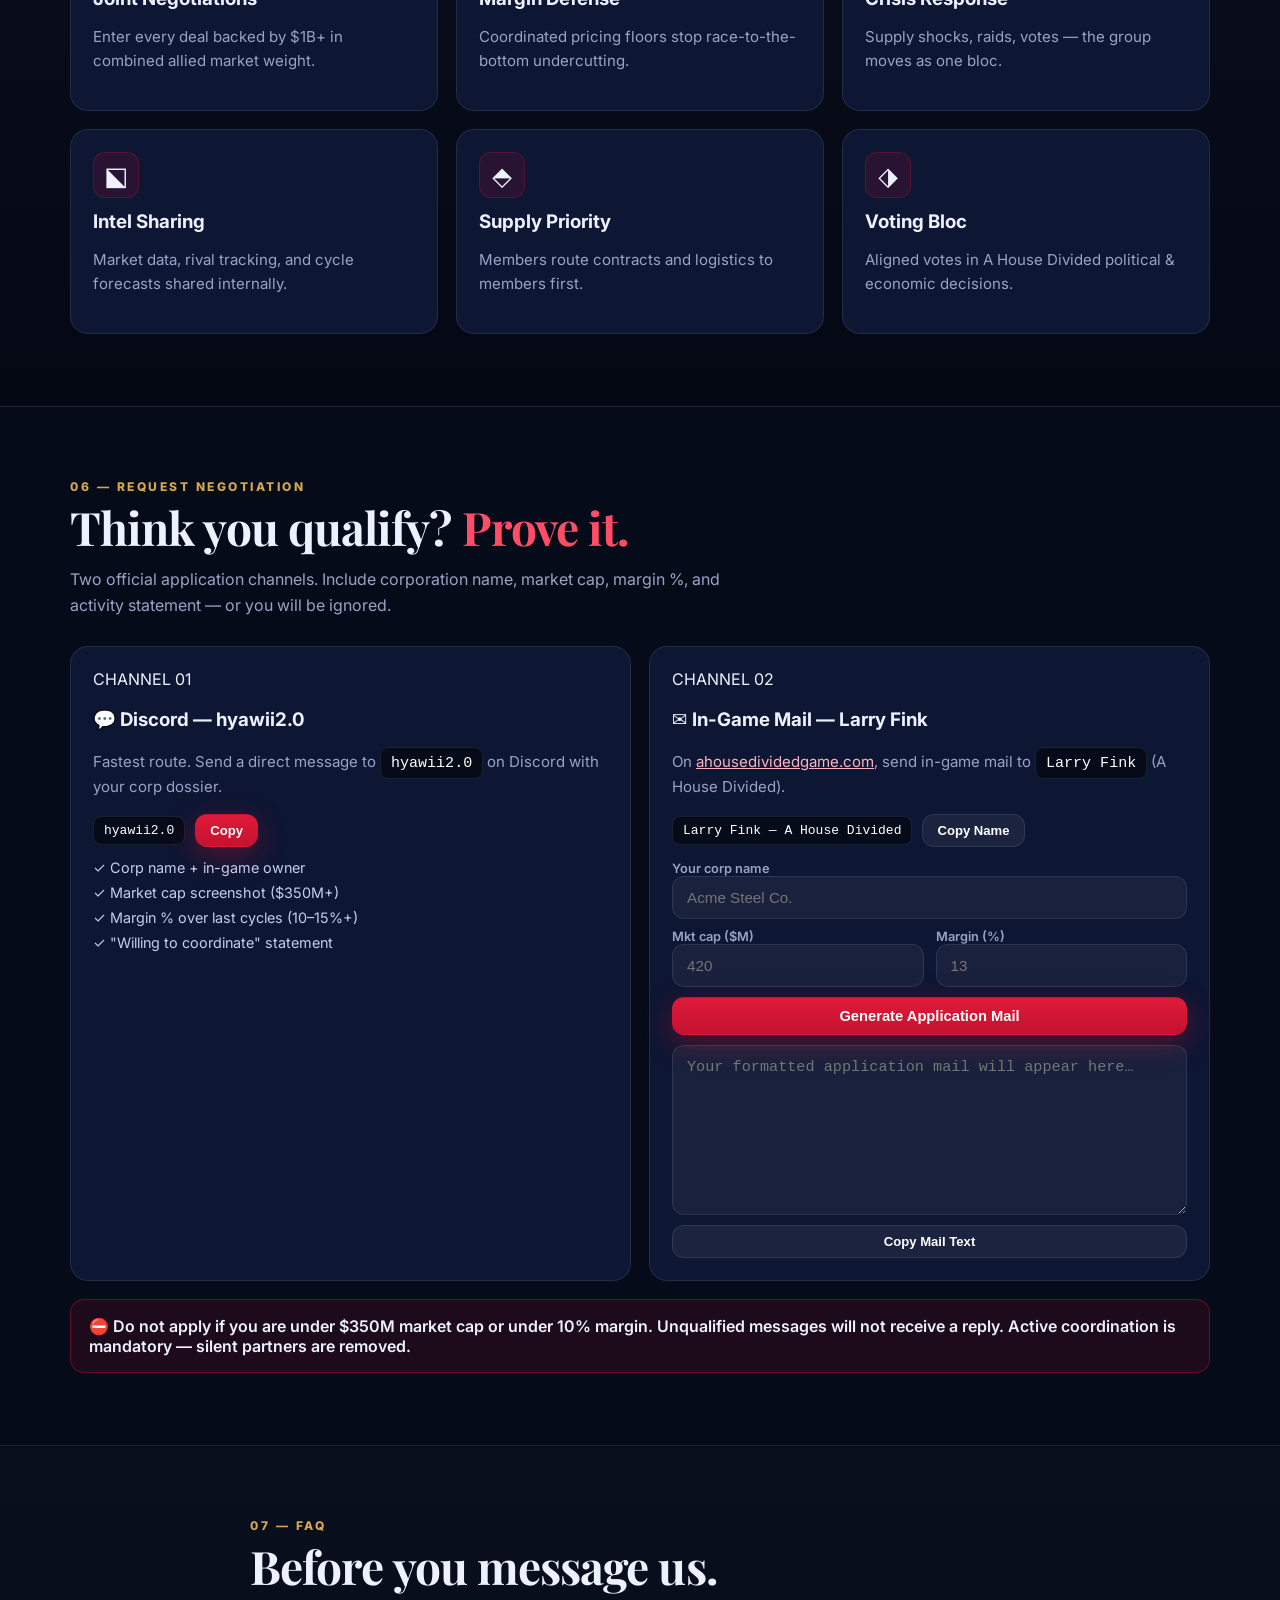
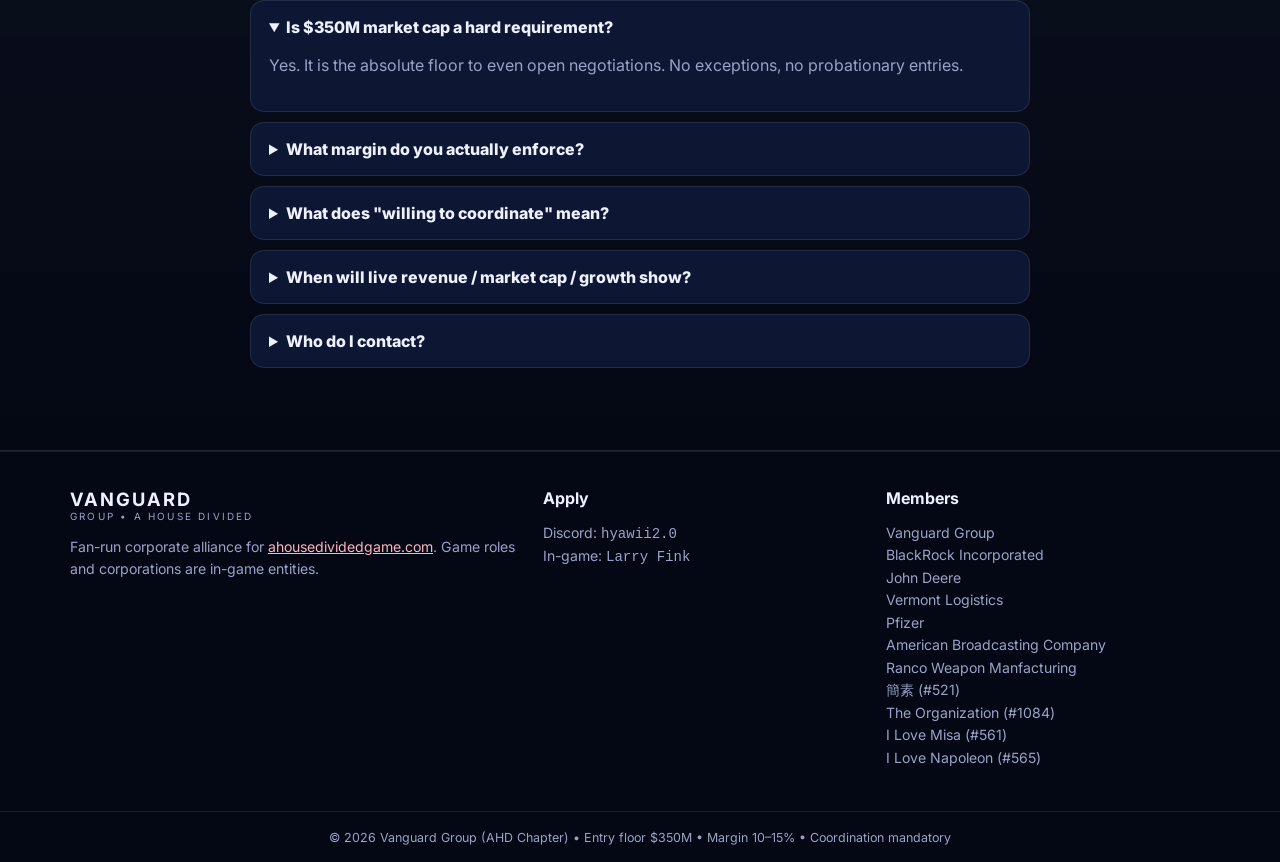
==== commit caf19727: "refactor: rename thread.html to threat.html, drop published IP from README - The page is a THREAT as" ====
--- a/index.html
+++ b/index.html
@@ -44,7 +44,7 @@
       <a href="#eligibility">Eligibility</a>
       <a href="#members">Members</a>
       <a href="#bankruptcy">Insolvency</a>
-      <a href="thread.html" title="Passcode-gated internal threat matrix">Thread Matrix</a>
+      <a href="threat.html" title="Passcode-gated internal threat assessment">Threat Matrix</a>
       <a href="#advantage">Advantage</a>
       <a href="#apply" class="btn btn-sm btn-red">Apply Now</a>
     </nav>
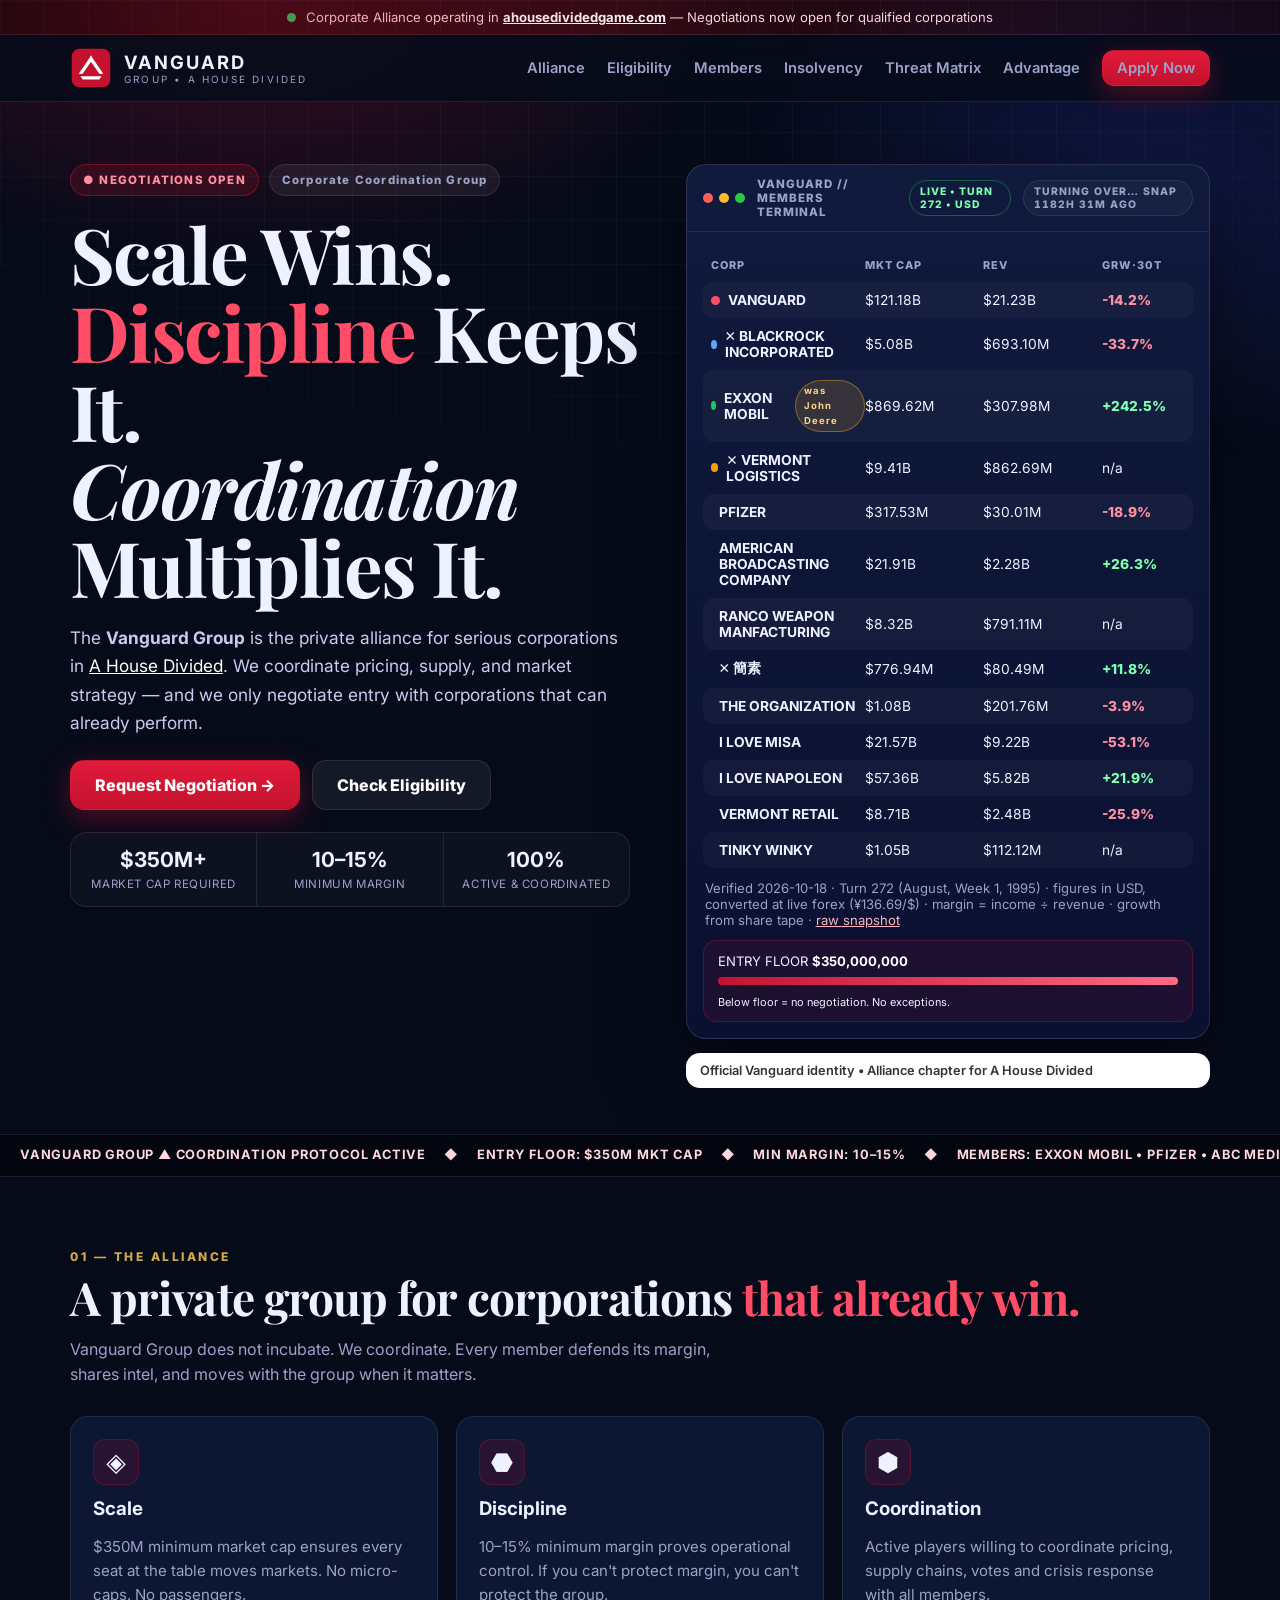
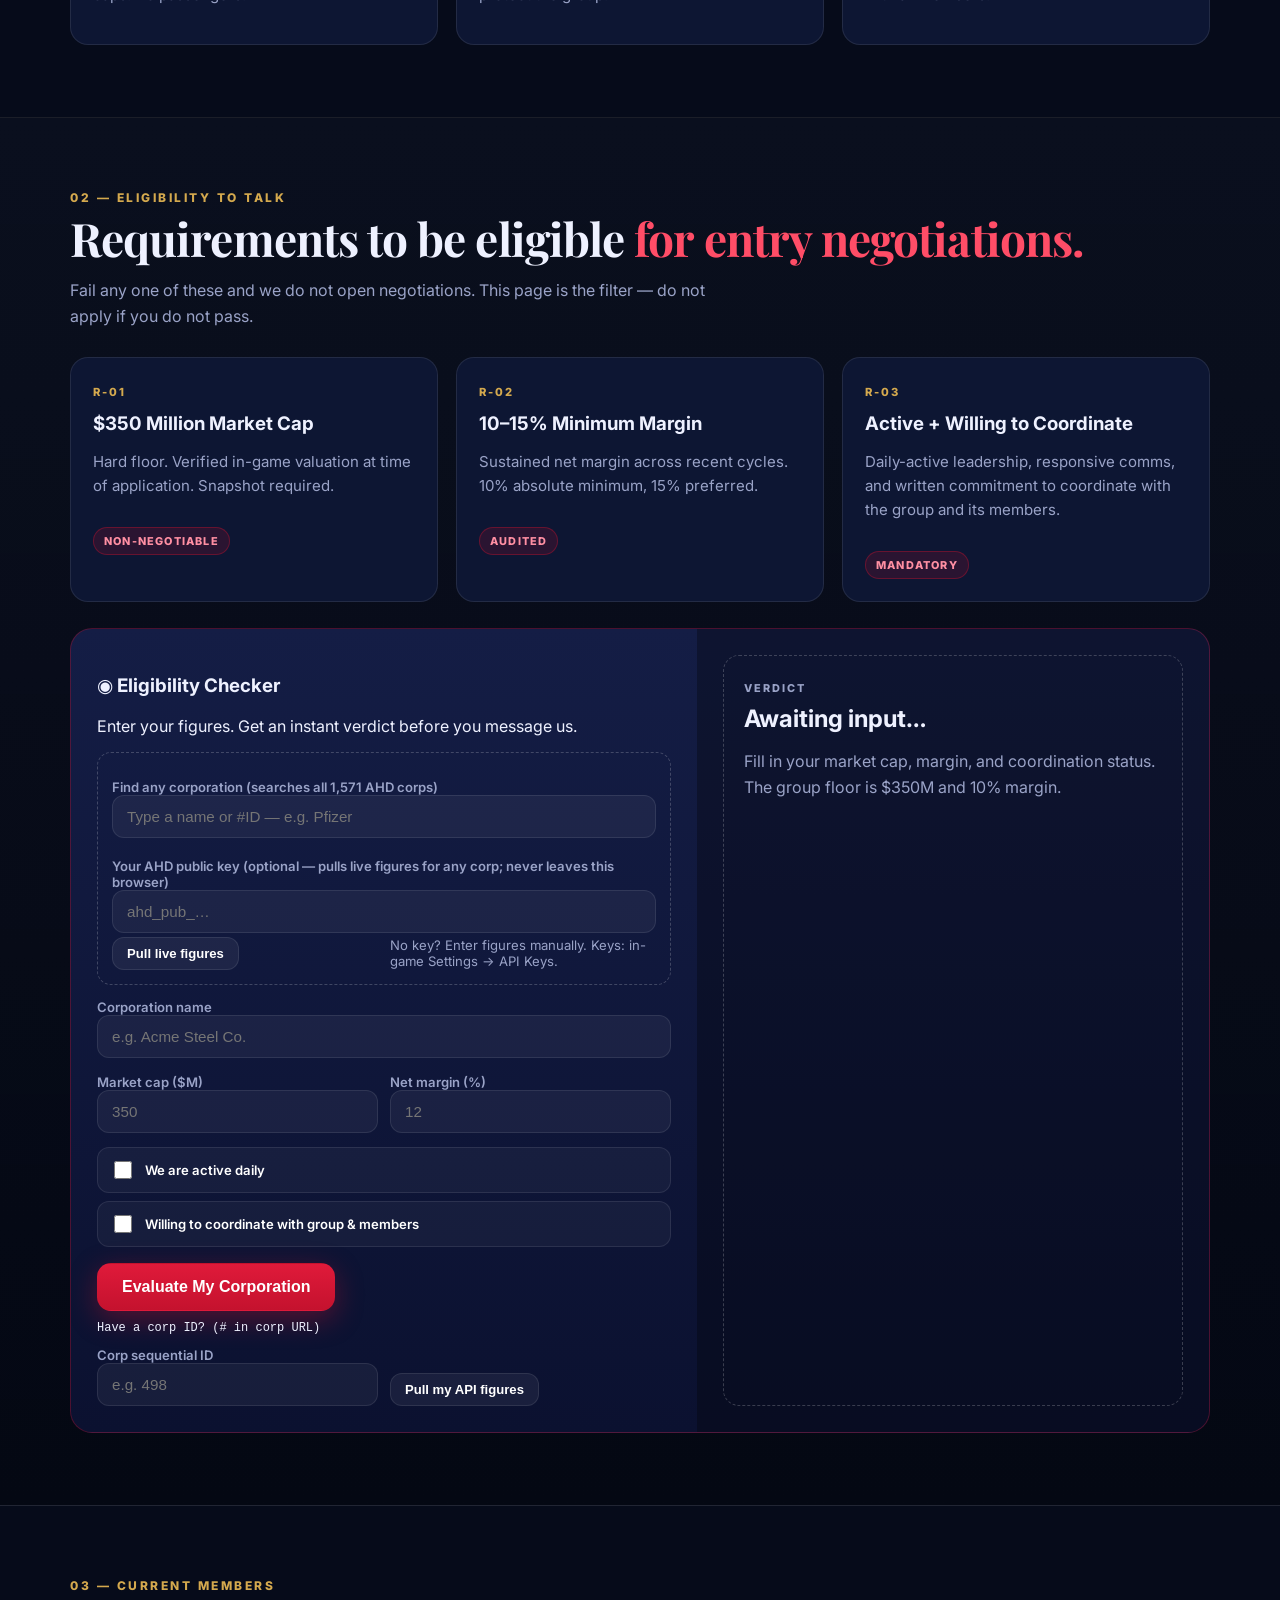
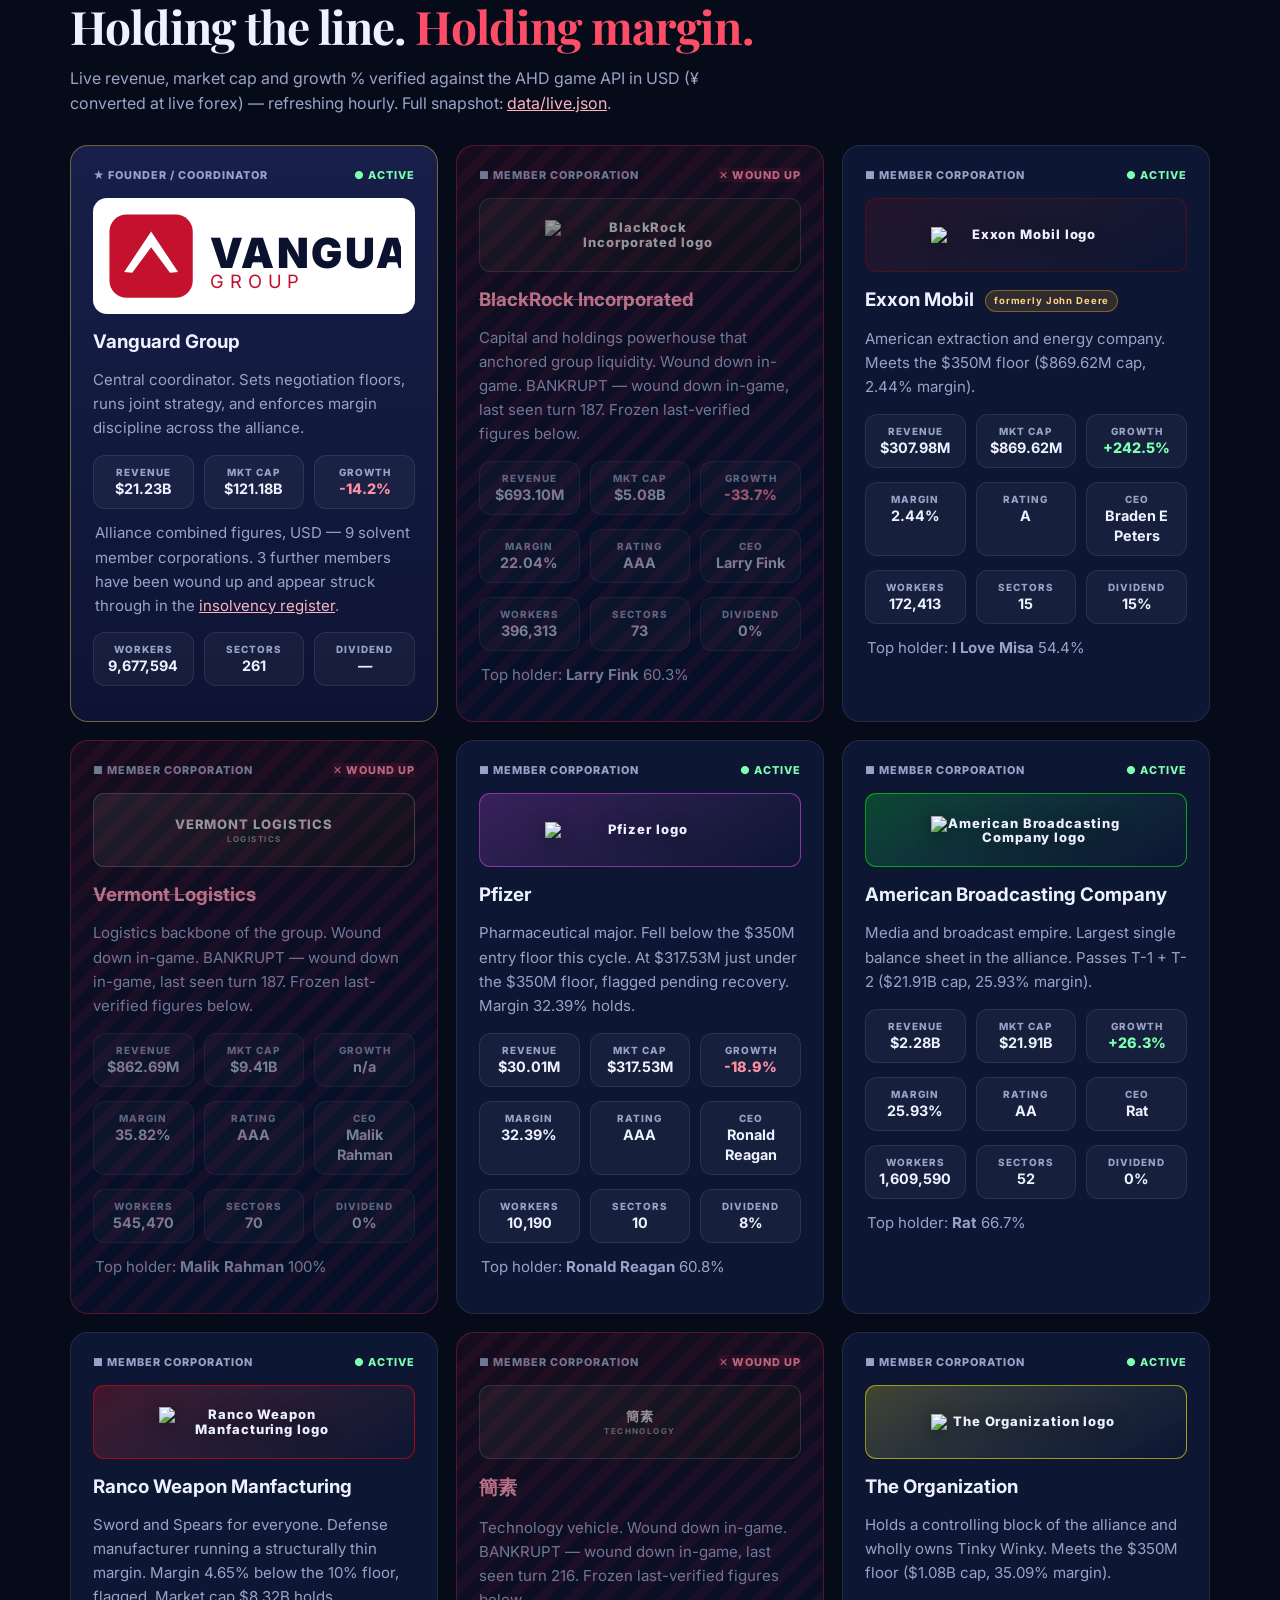
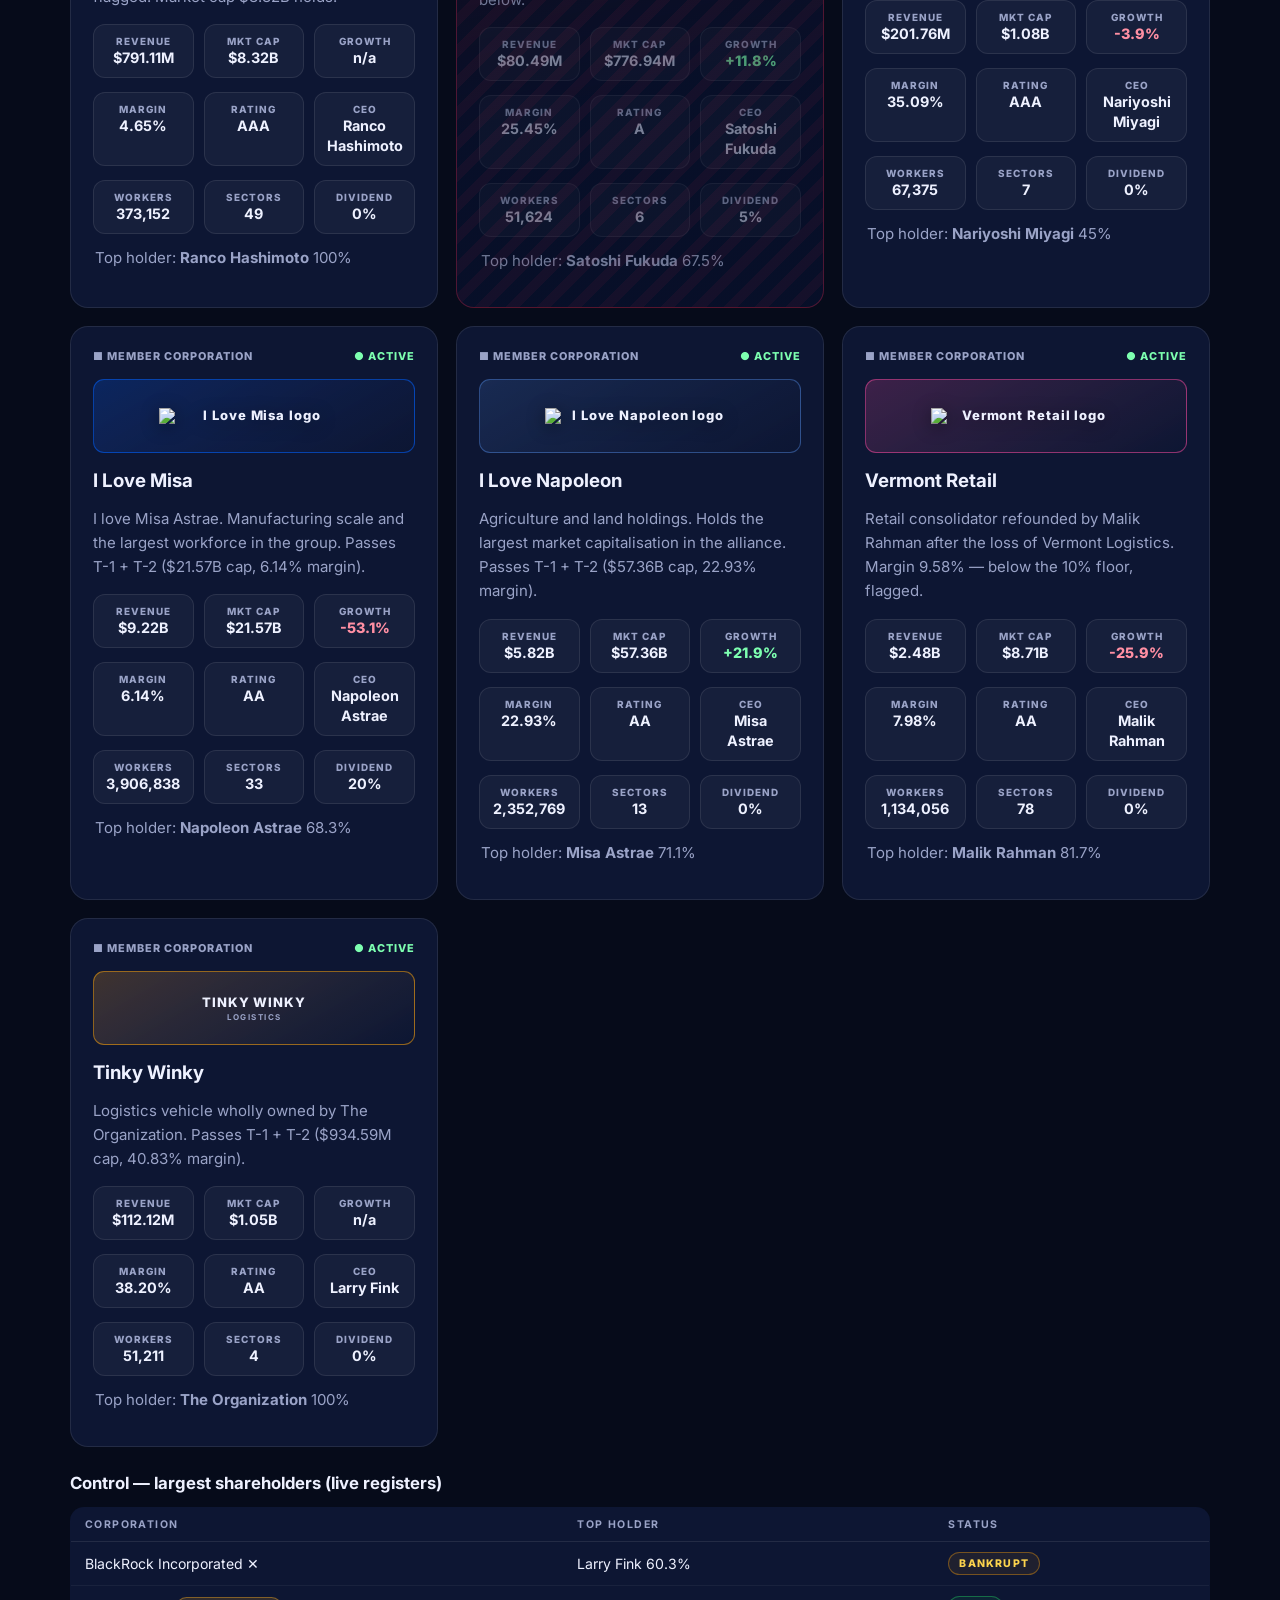
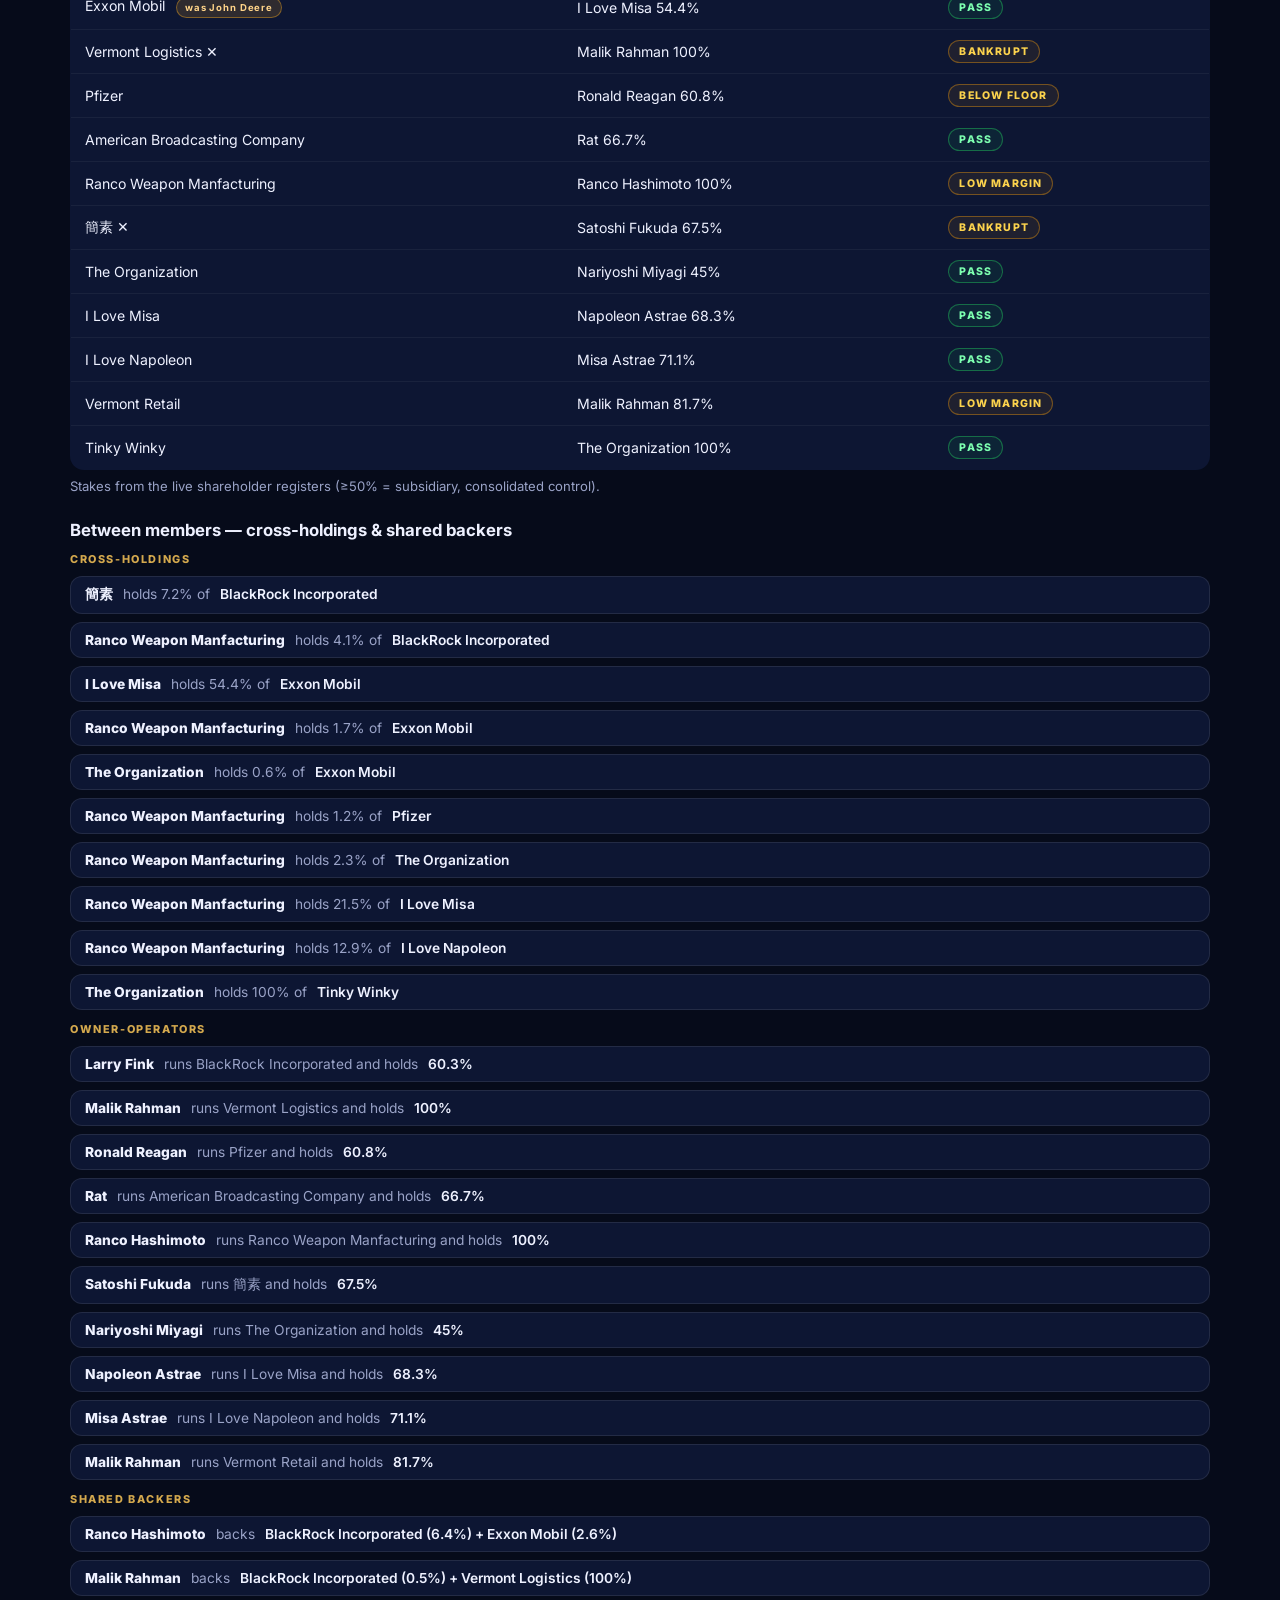
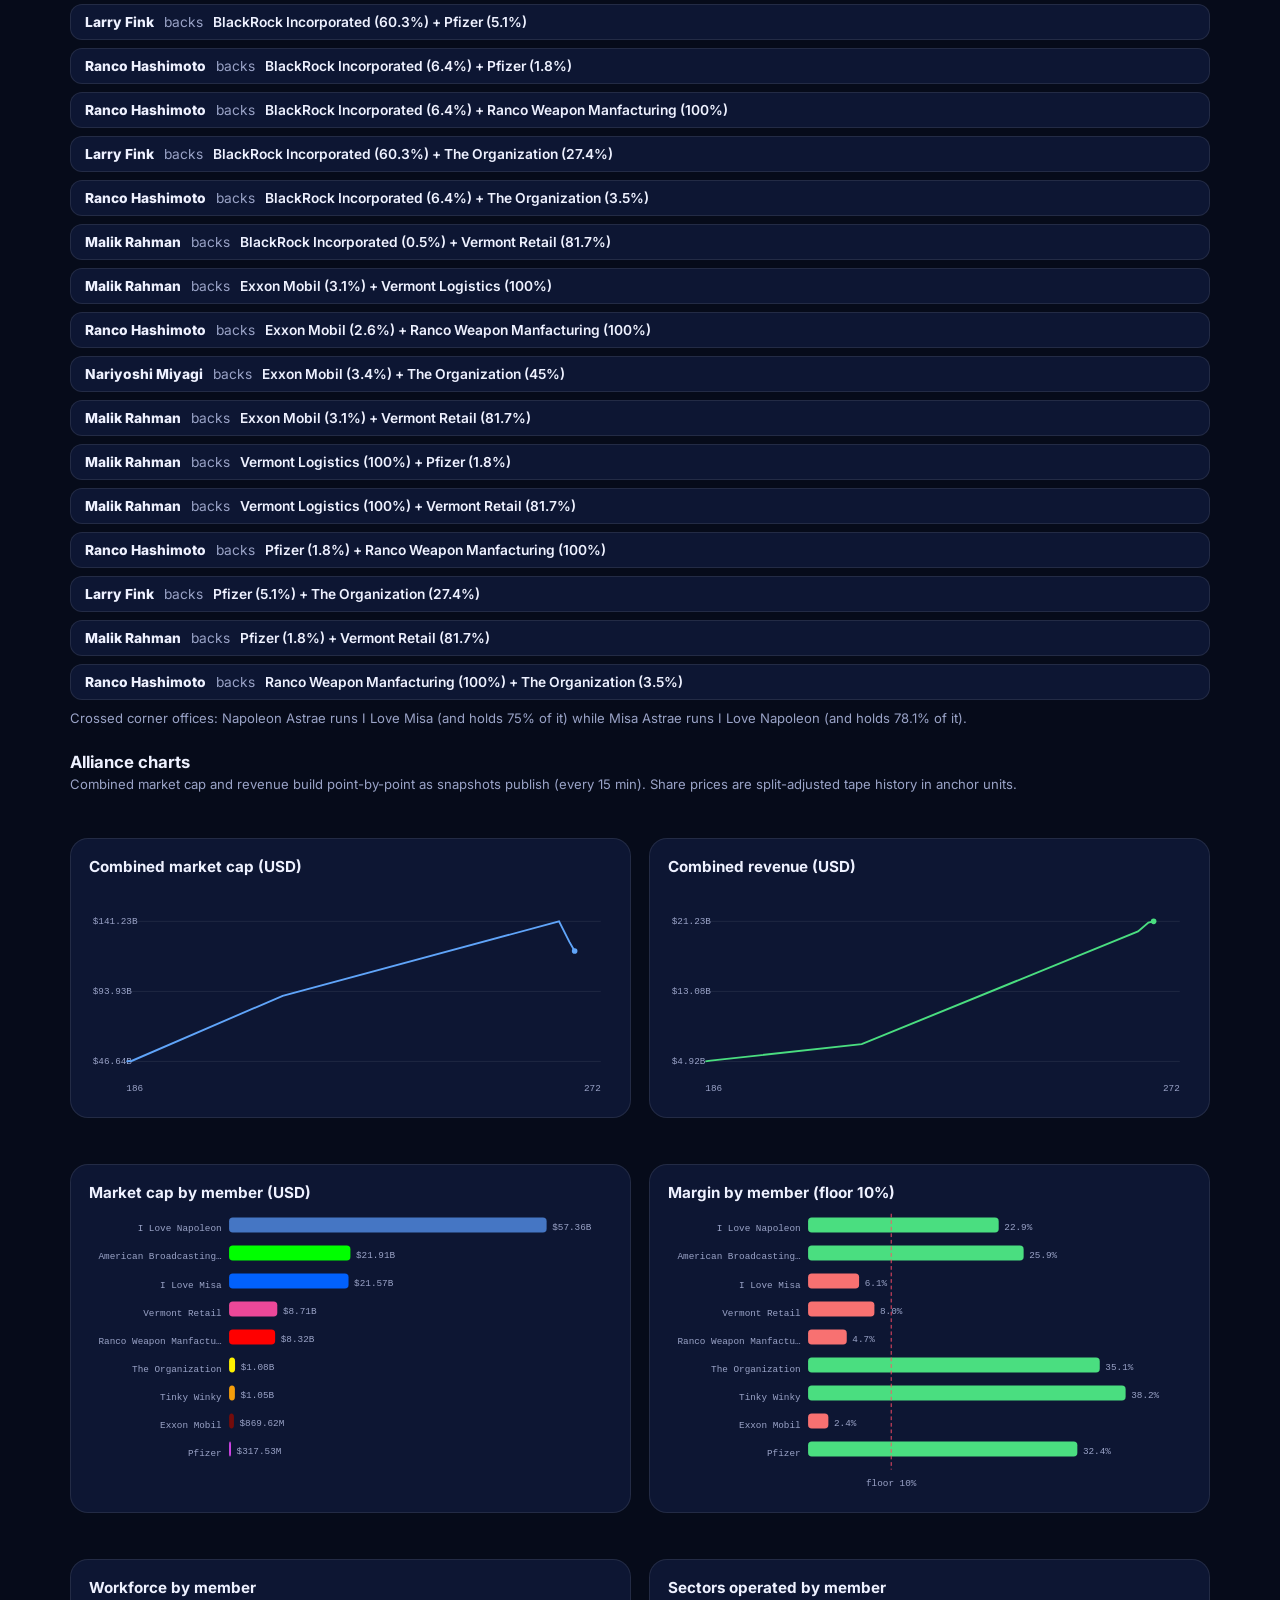
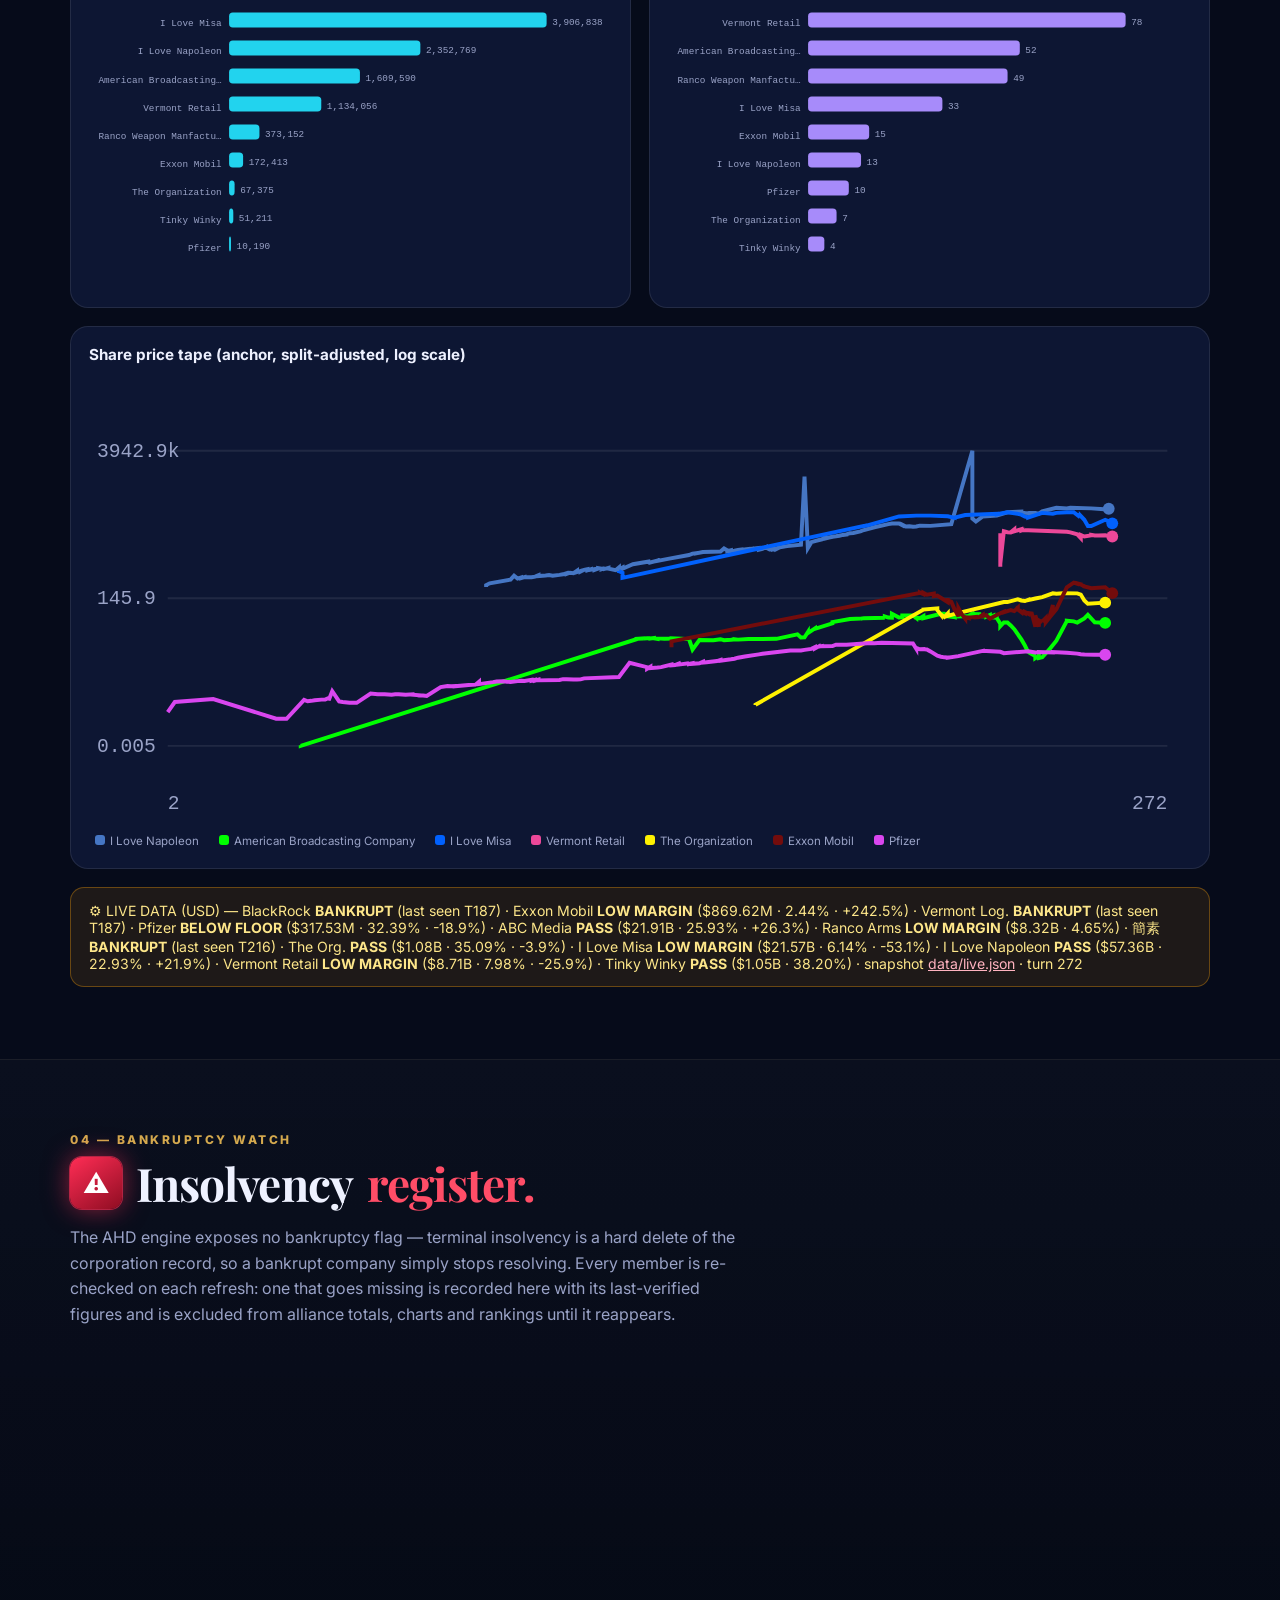
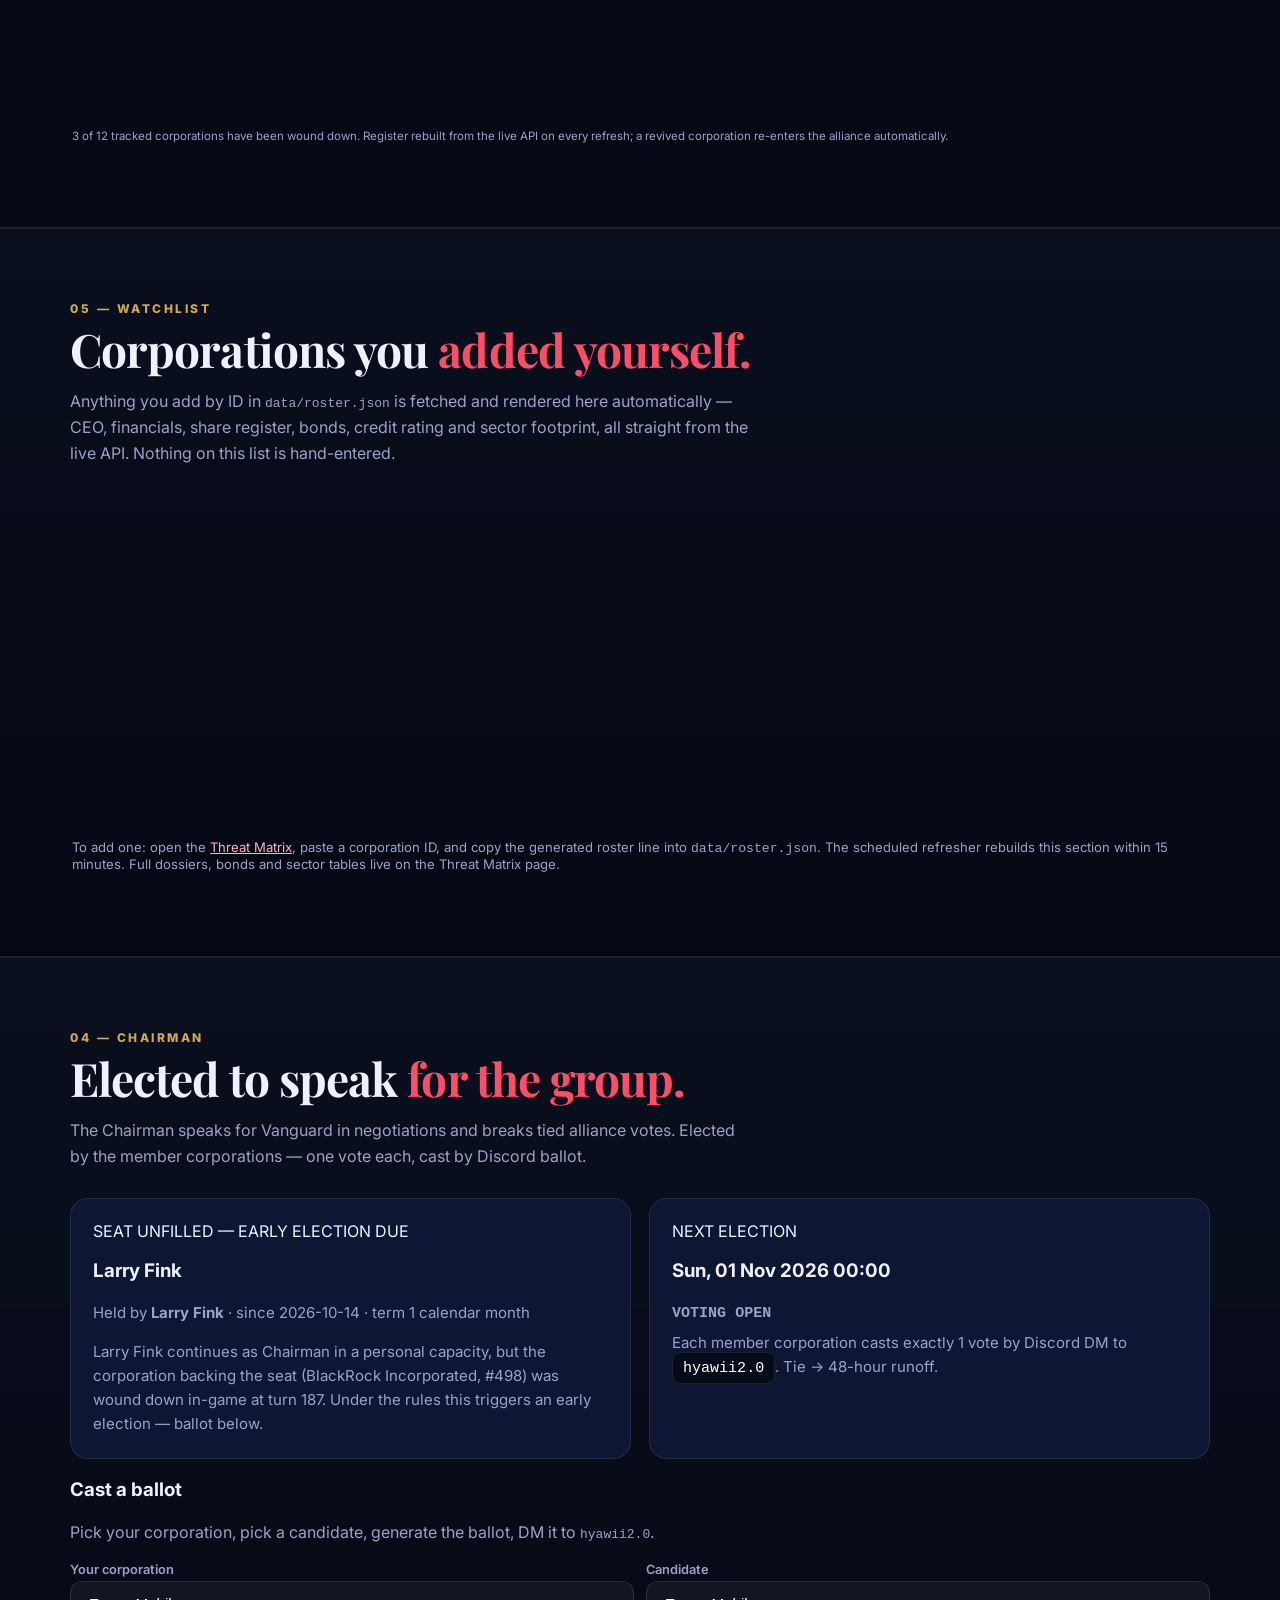
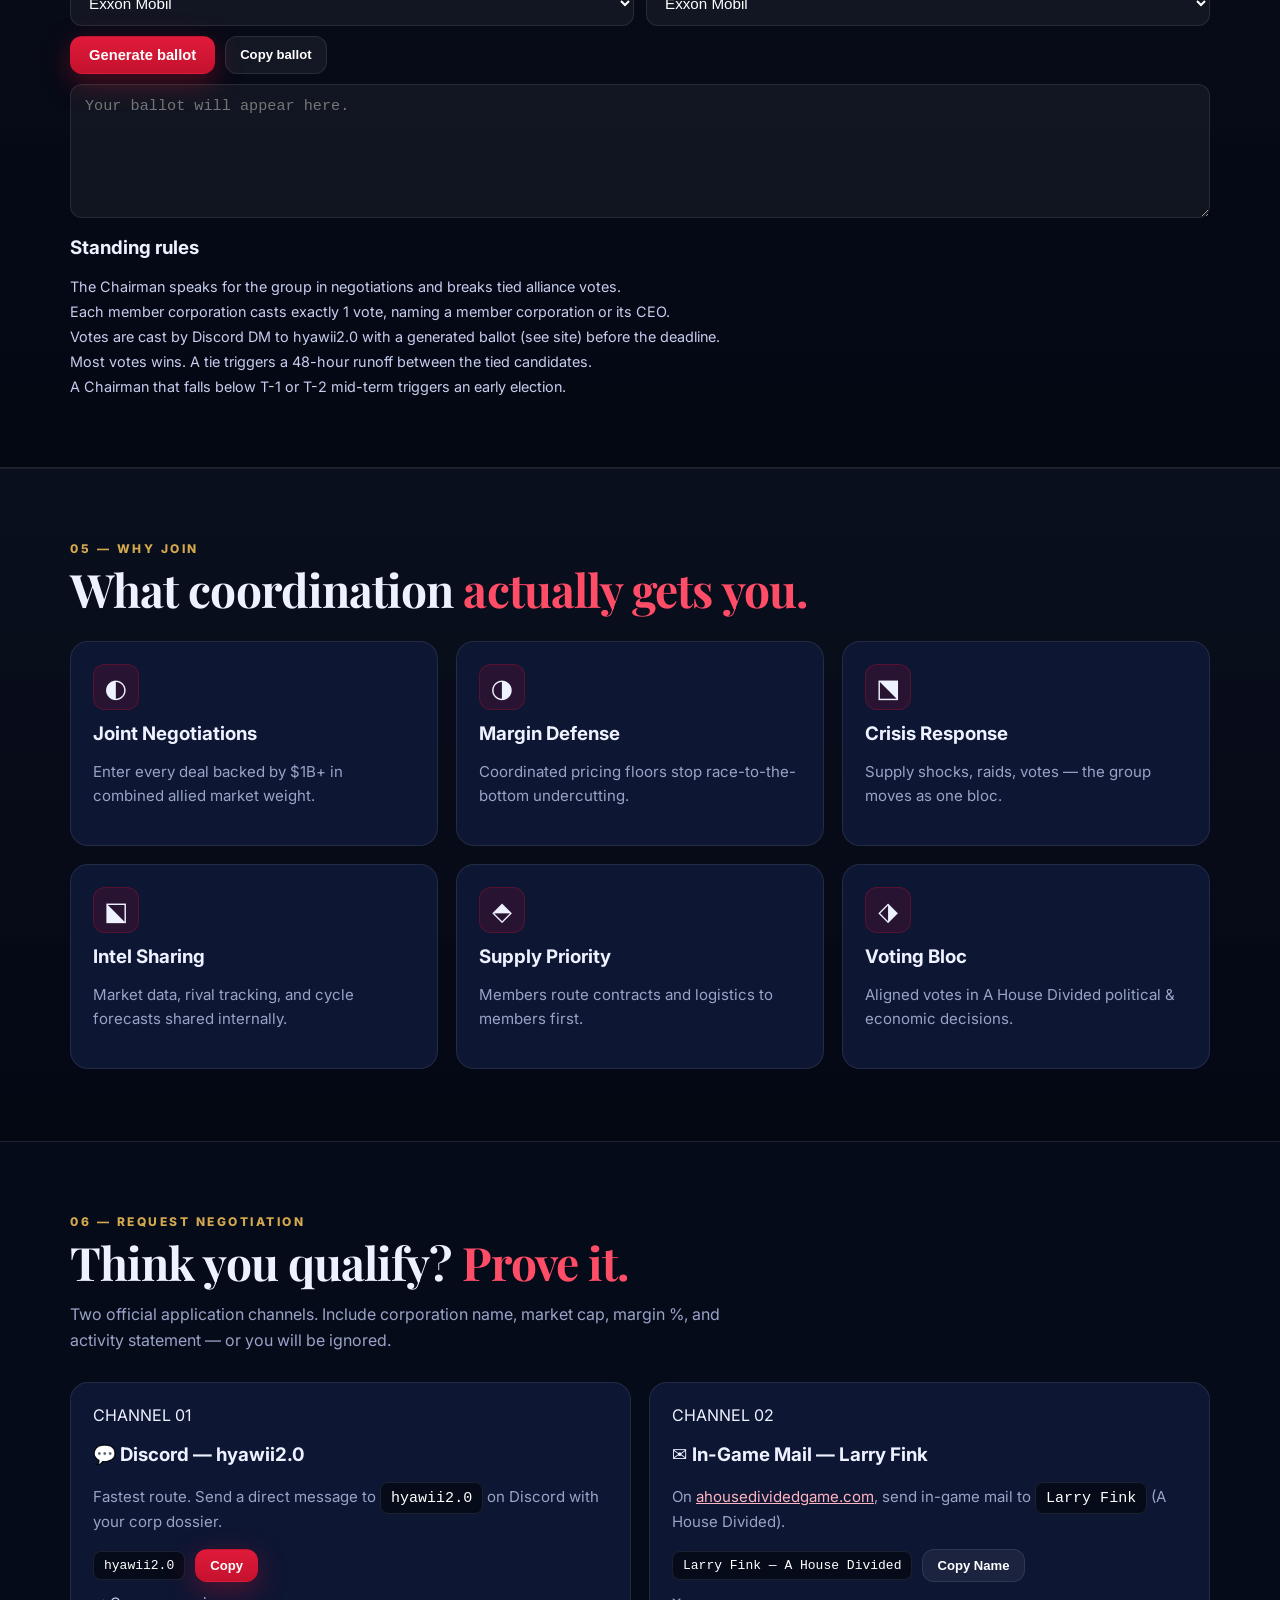
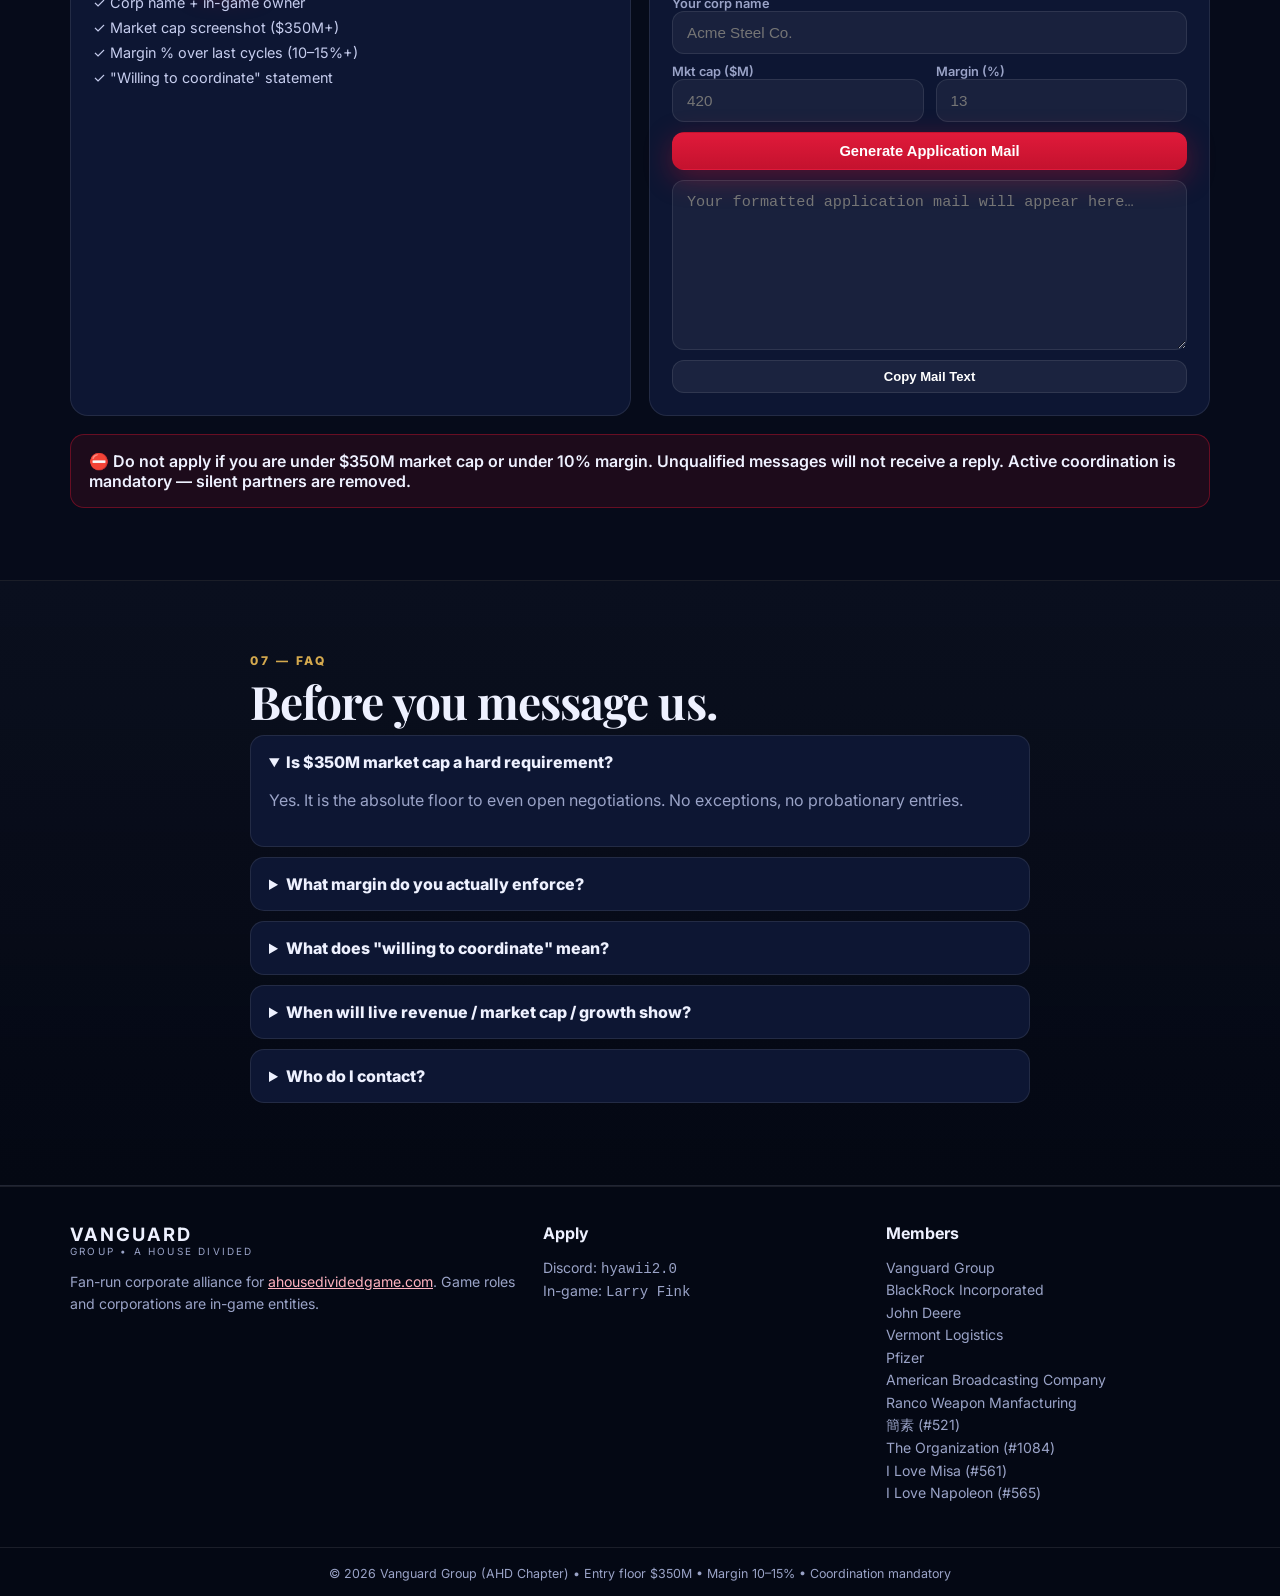
==== commit 79d683c4: "feat: add-corporation roster, full-fidelity intel dossiers, threat = biochemical Add companies yours" ====
--- a/index.html
+++ b/index.html
@@ -9,7 +9,7 @@
 <link rel="preconnect" href="https://fonts.googleapis.com">
 <link rel="preconnect" href="https://fonts.gstatic.com" crossorigin>
 <link href="https://fonts.googleapis.com/css2?family=Inter:wght@400;500;600;700;800;900&family=Playfair+Display:wght@700;800;900&display=swap" rel="stylesheet">
-<link rel="stylesheet" href="styles.css?v=13" />
+<link rel="stylesheet" href="styles.css?v=14" />
 </head>
 <body>
 <div class="bg-grid"></div>
@@ -572,6 +572,17 @@
   </div>
 </section>
 
+<!-- ADDED / WATCHLIST -->
+<section class="section section-dark" id="watchlist">
+  <div class="container">
+    <p class="kicker">05 — WATCHLIST</p>
+    <h2>Corporations you <span class="red">added yourself.</span></h2>
+    <p class="sub">Anything you add by ID in <code>data/roster.json</code> is fetched and rendered here automatically — CEO, financials, share register, bonds, credit rating and sector footprint, all straight from the live API. Nothing on this list is hand-entered.</p>
+    <div class="watch-grid" id="watchList"><p class="sub">Loading watchlist&hellip;</p></div>
+    <p class="t-note">To add one: open the <a href="threat.html">Threat Matrix</a>, paste a corporation ID, and copy the generated roster line into <code>data/roster.json</code>. The scheduled refresher rebuilds this section within 15 minutes. Full dossiers, bonds and sector tables live on the Threat Matrix page.</p>
+  </div>
+</section>
+
 <!-- CHAIRMAN -->
 <section class="section section-dark" id="chairman">
   <div class="container">
@@ -700,6 +711,6 @@
 </footer>
 </main>
 
-<script src="app.js?v=13"></script>
+<script src="app.js?v=14"></script>
 </body>
 </html>
--- a/styles.css
+++ b/styles.css
@@ -285,3 +285,36 @@
 .member.dead h3{color:#ff9db4;text-decoration:line-through;text-decoration-color:rgba(255,157,180,.55)}
 .member.dead .m-stats strong{color:#c9cfe8}
 .member.dead .m-stats{opacity:.82}
+
+/* ---- watchlist (corps added via data/roster.json) ---- */
+.watch-grid{display:grid;gap:15px;grid-template-columns:repeat(auto-fit,minmax(290px,1fr));margin-top:24px}
+.watch-card{
+  display:flex;flex-direction:column;gap:11px;padding:17px 18px;border-radius:14px;
+  background:linear-gradient(160deg,rgba(120,160,255,.09),rgba(13,22,51,.92) 62%);
+  border:1px solid rgba(255,255,255,.12);
+}
+.watch-top{display:flex;align-items:center;gap:12px}
+.watch-logo{
+  flex:0 0 auto;width:46px;height:46px;border-radius:10px;display:grid;place-items:center;padding:6px;
+  background:rgba(0,0,0,.4);border:1px solid rgba(255,255,255,.14);font:800 11px/1.1 Inter,Arial,sans-serif;
+  color:#fff;text-align:center;overflow:hidden;
+}
+.watch-logo img{max-width:100%;max-height:100%;object-fit:contain}
+.watch-id{min-width:0}
+.watch-id h4{margin:0 0 2px;font-size:16px;color:#fff;letter-spacing:-.01em}
+.watch-id .sub{font:600 10.5px/1.5 ui-monospace,monospace;color:var(--muted)}
+.watch-threat{
+  display:inline-flex;align-items:center;gap:6px;align-self:flex-start;padding:4px 10px;border-radius:999px;
+  font:800 9.5px/1.6 Inter,Arial,sans-serif;letter-spacing:.1em;
+  color:#ffb3c1;background:rgba(255,45,85,.15);border:1px solid rgba(255,45,85,.42);
+}
+.watch-kv{display:grid;grid-template-columns:repeat(2,minmax(0,1fr));gap:7px 12px}
+.watch-kv div{min-width:0}
+.watch-kv small{display:block;font:700 8.5px/1.3 Inter,Arial,sans-serif;letter-spacing:.12em;color:var(--muted)}
+.watch-kv strong{display:block;font:700 12.5px/1.4 ui-monospace,monospace;color:#eef1ff;word-break:break-word}
+.watch-kv strong.bad{color:#ff8fa8}
+.watch-kv strong.warn{color:#ffd489}
+.watch-axis{font:600 10.5px/1.6 ui-monospace,monospace;color:#c9cfe8}
+.watch-axis b{color:#ff9db4}
+.watch-link{font:700 11px/1.6 Inter,Arial,sans-serif;color:#7aa7ff;text-decoration:none}
+.watch-link:hover{text-decoration:underline}
